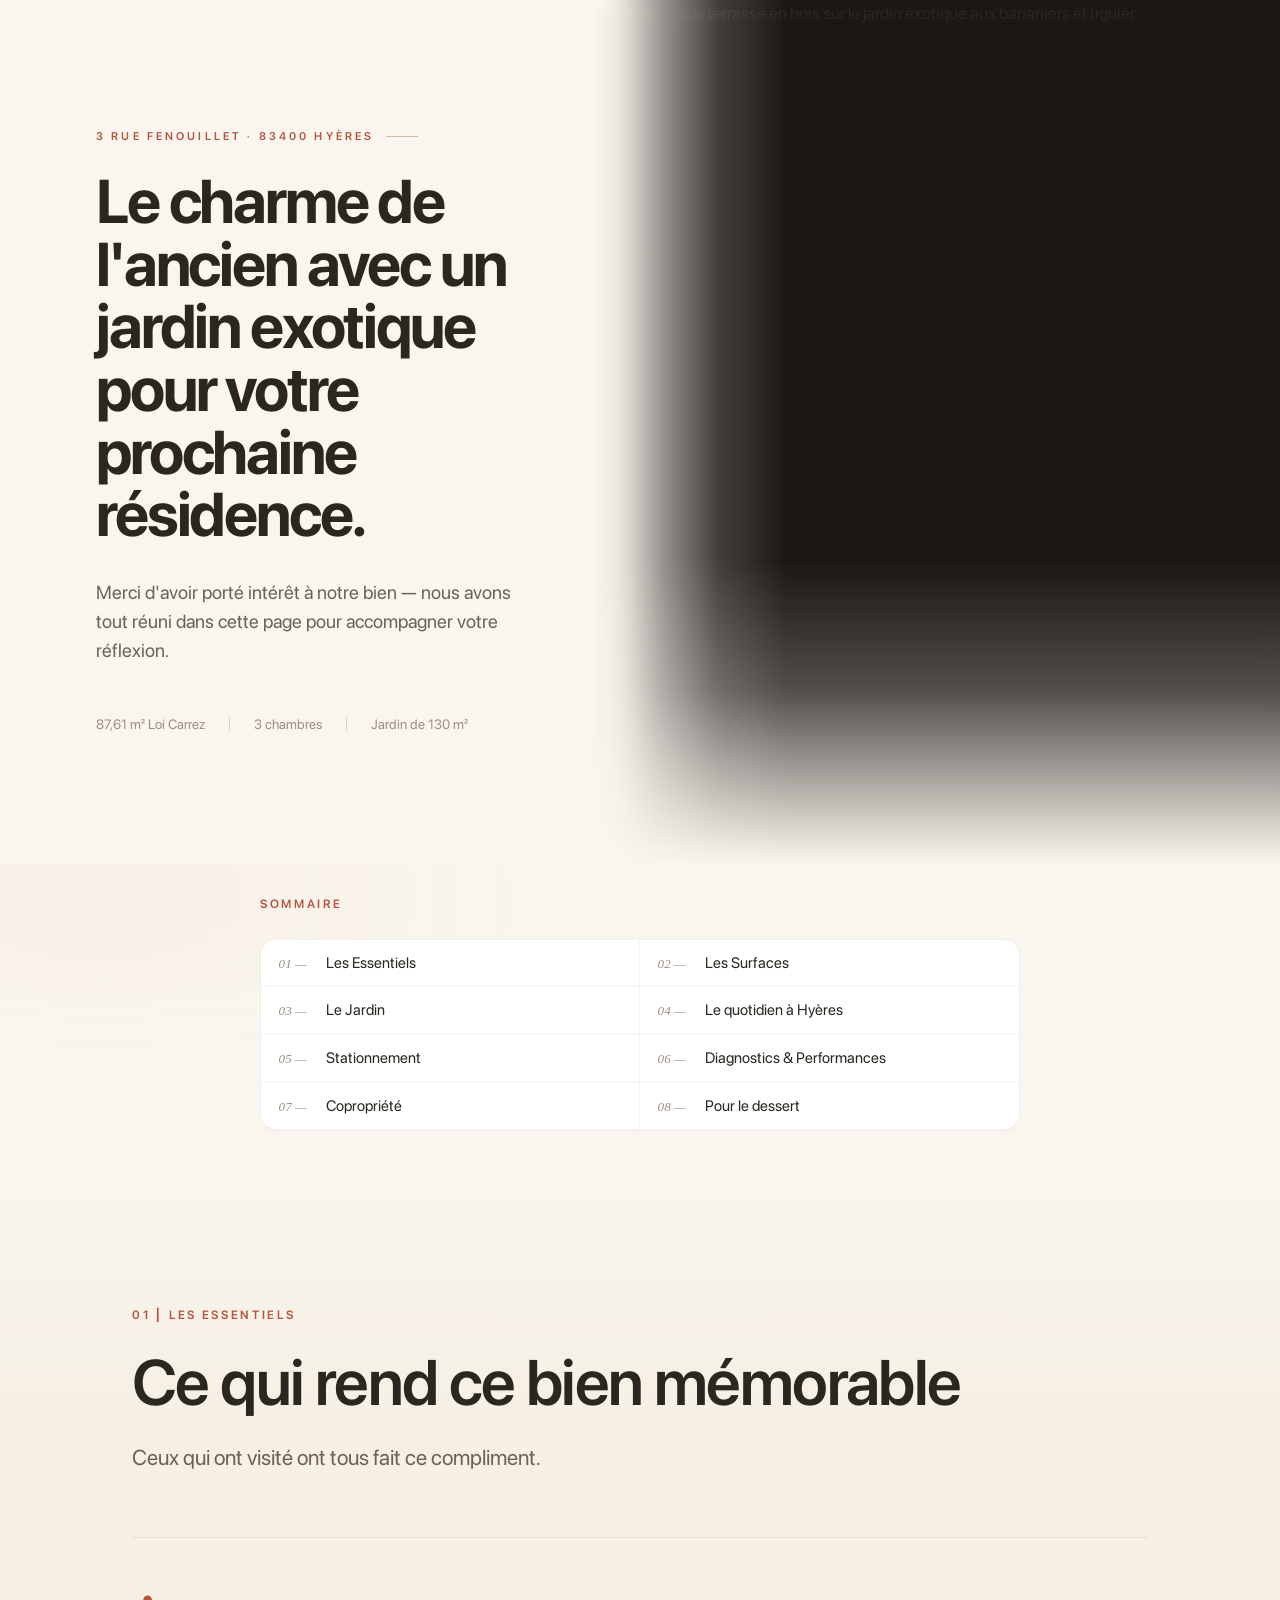
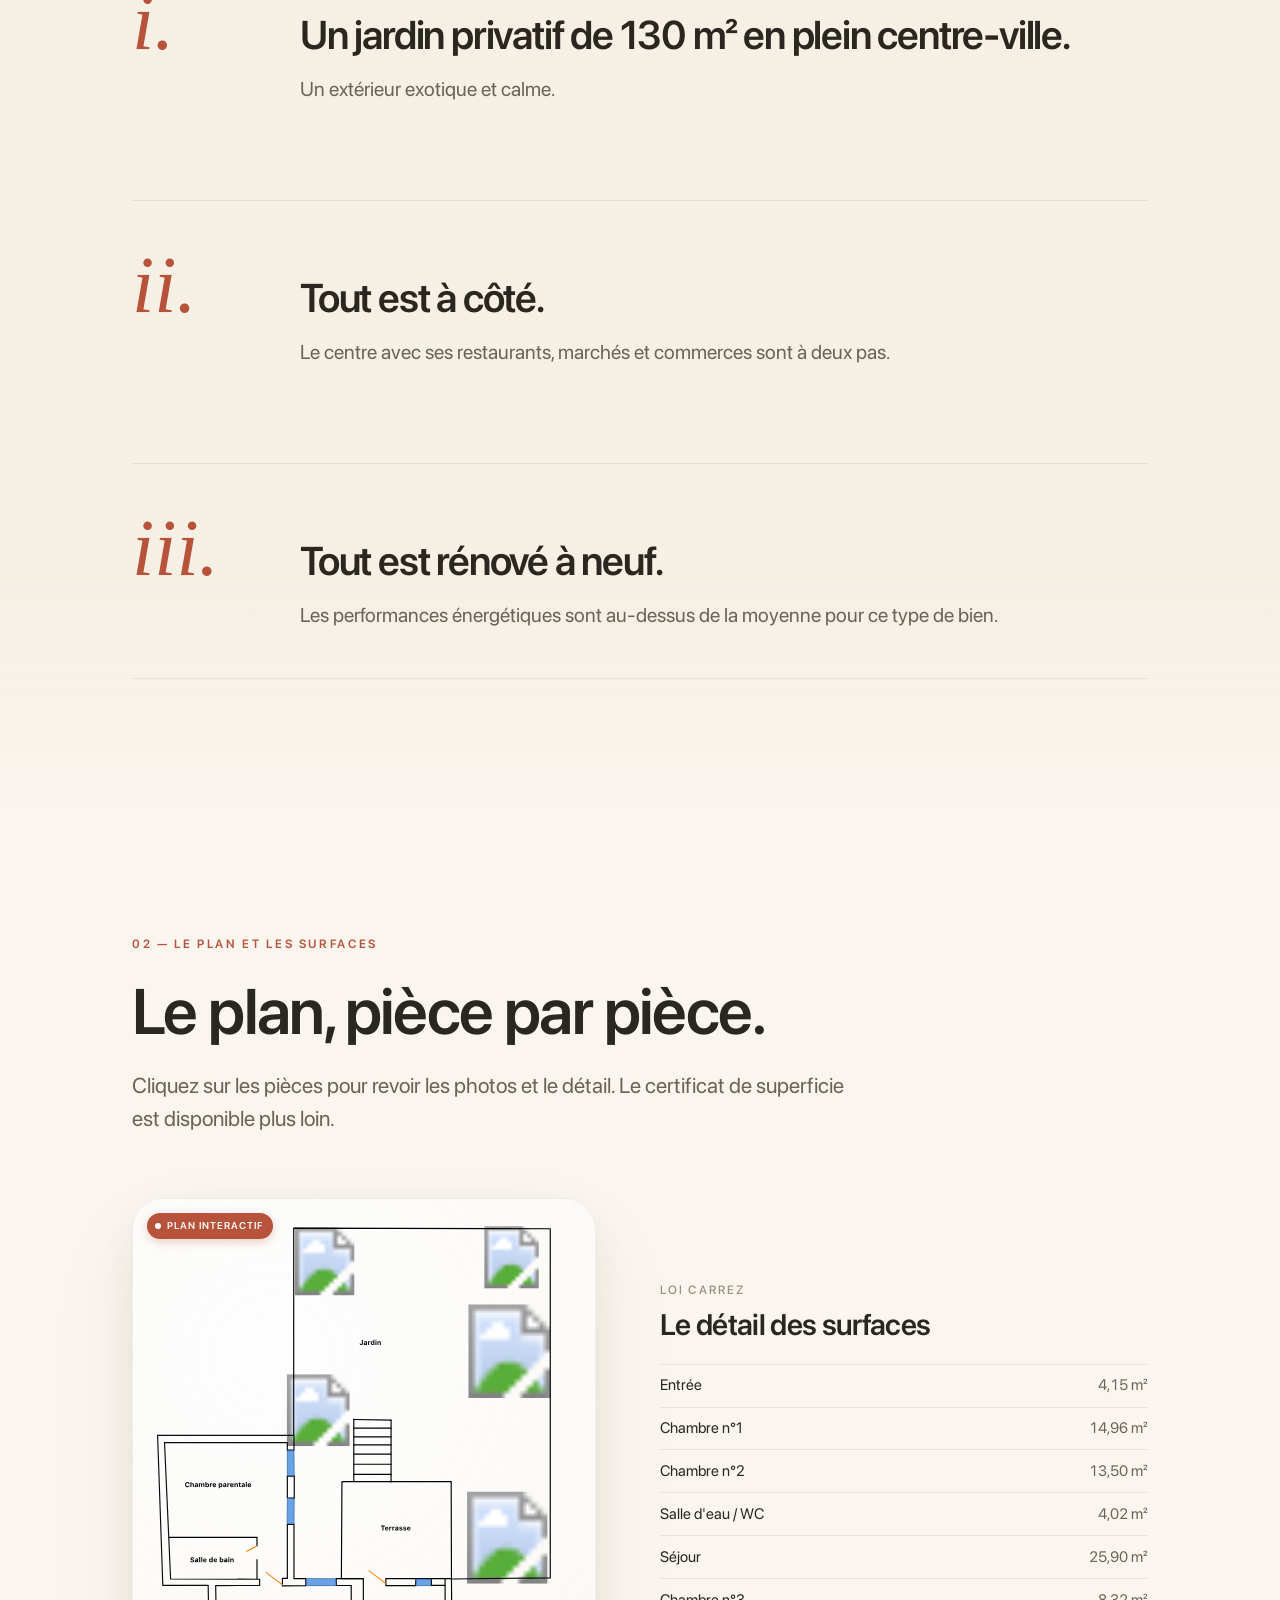
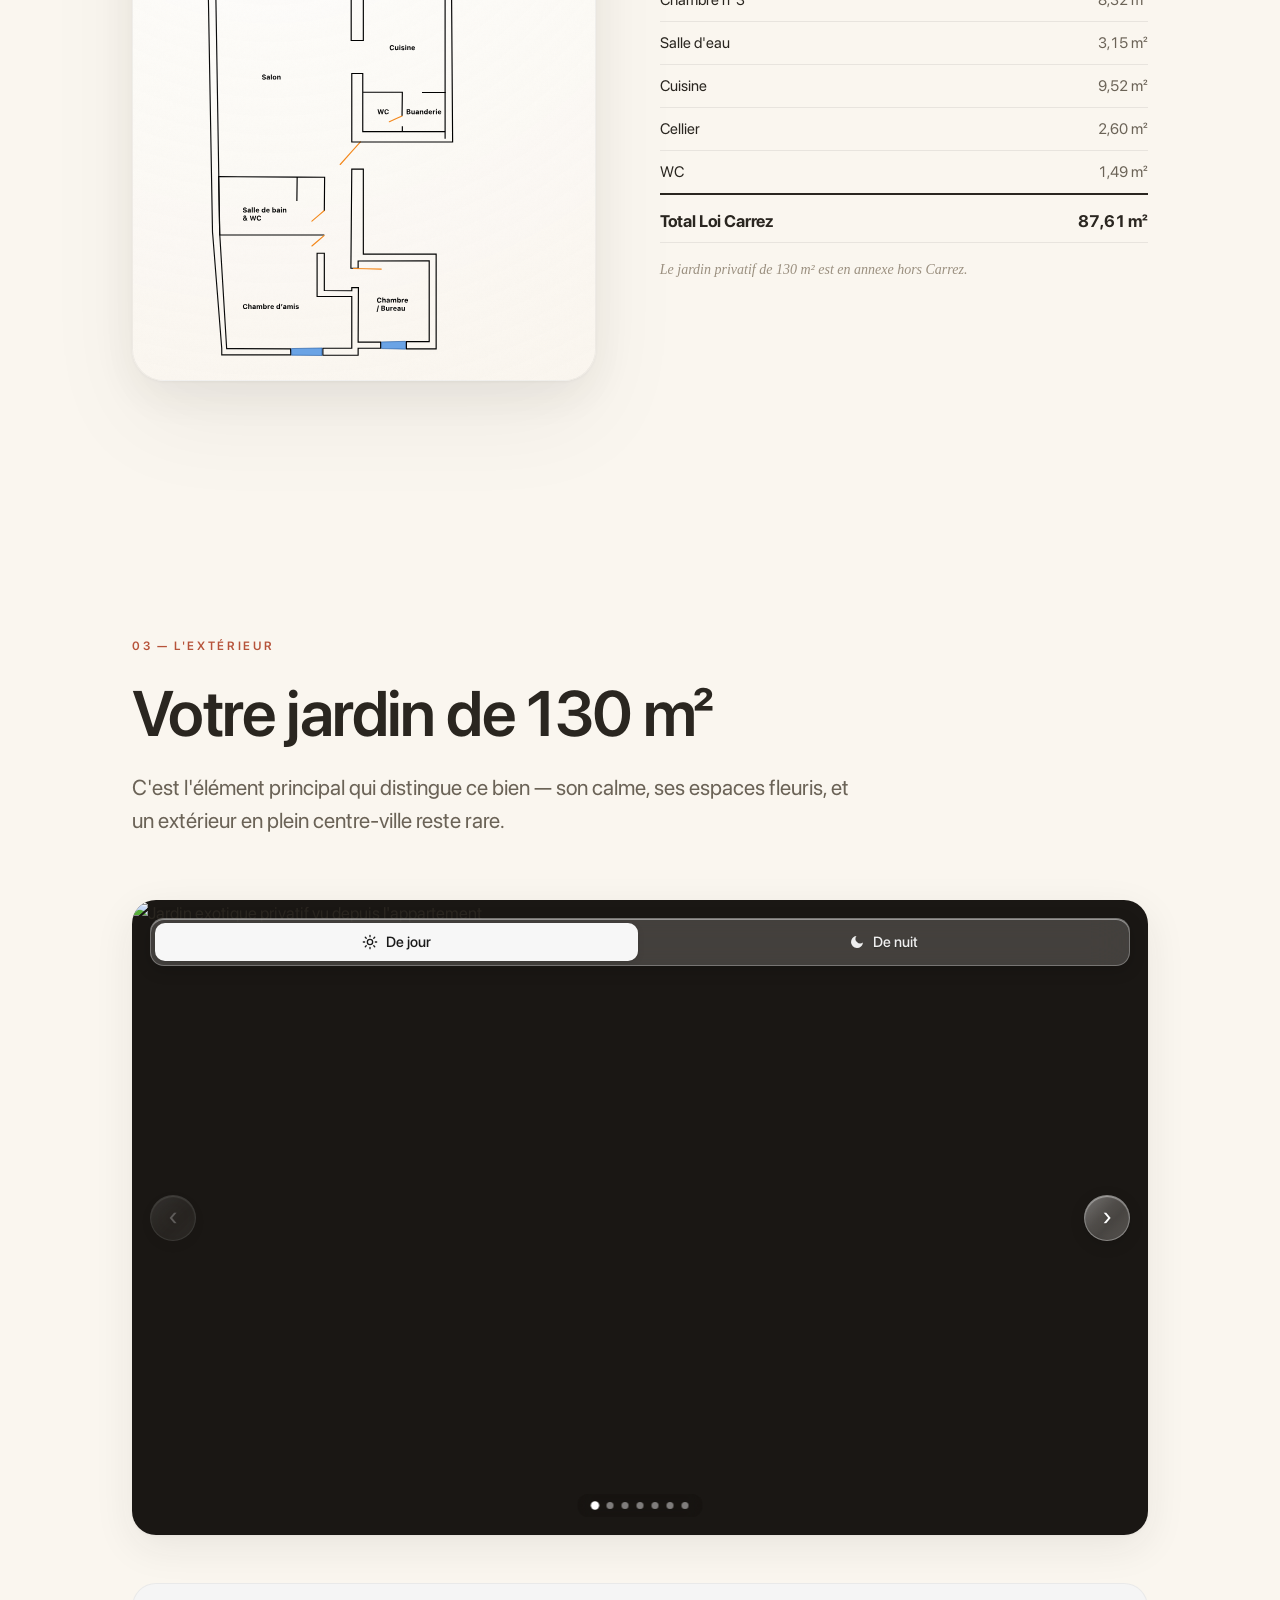
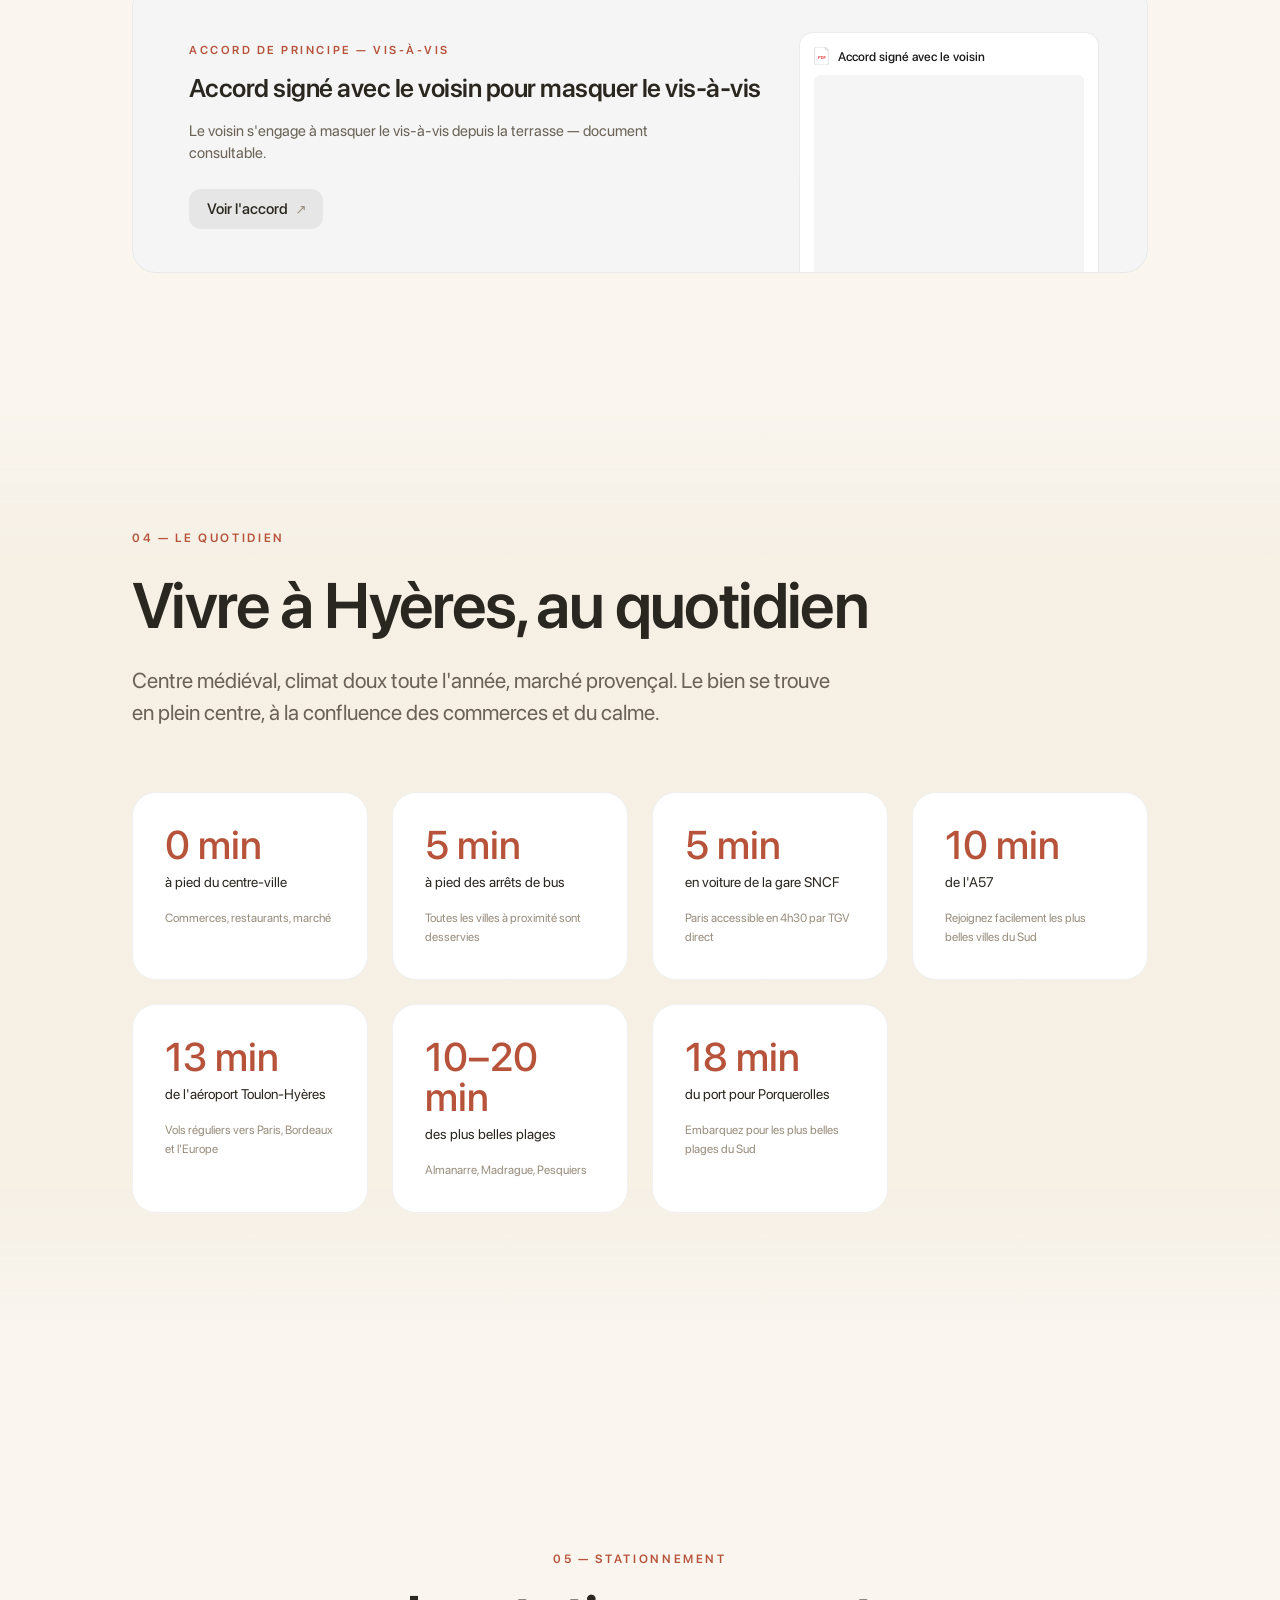
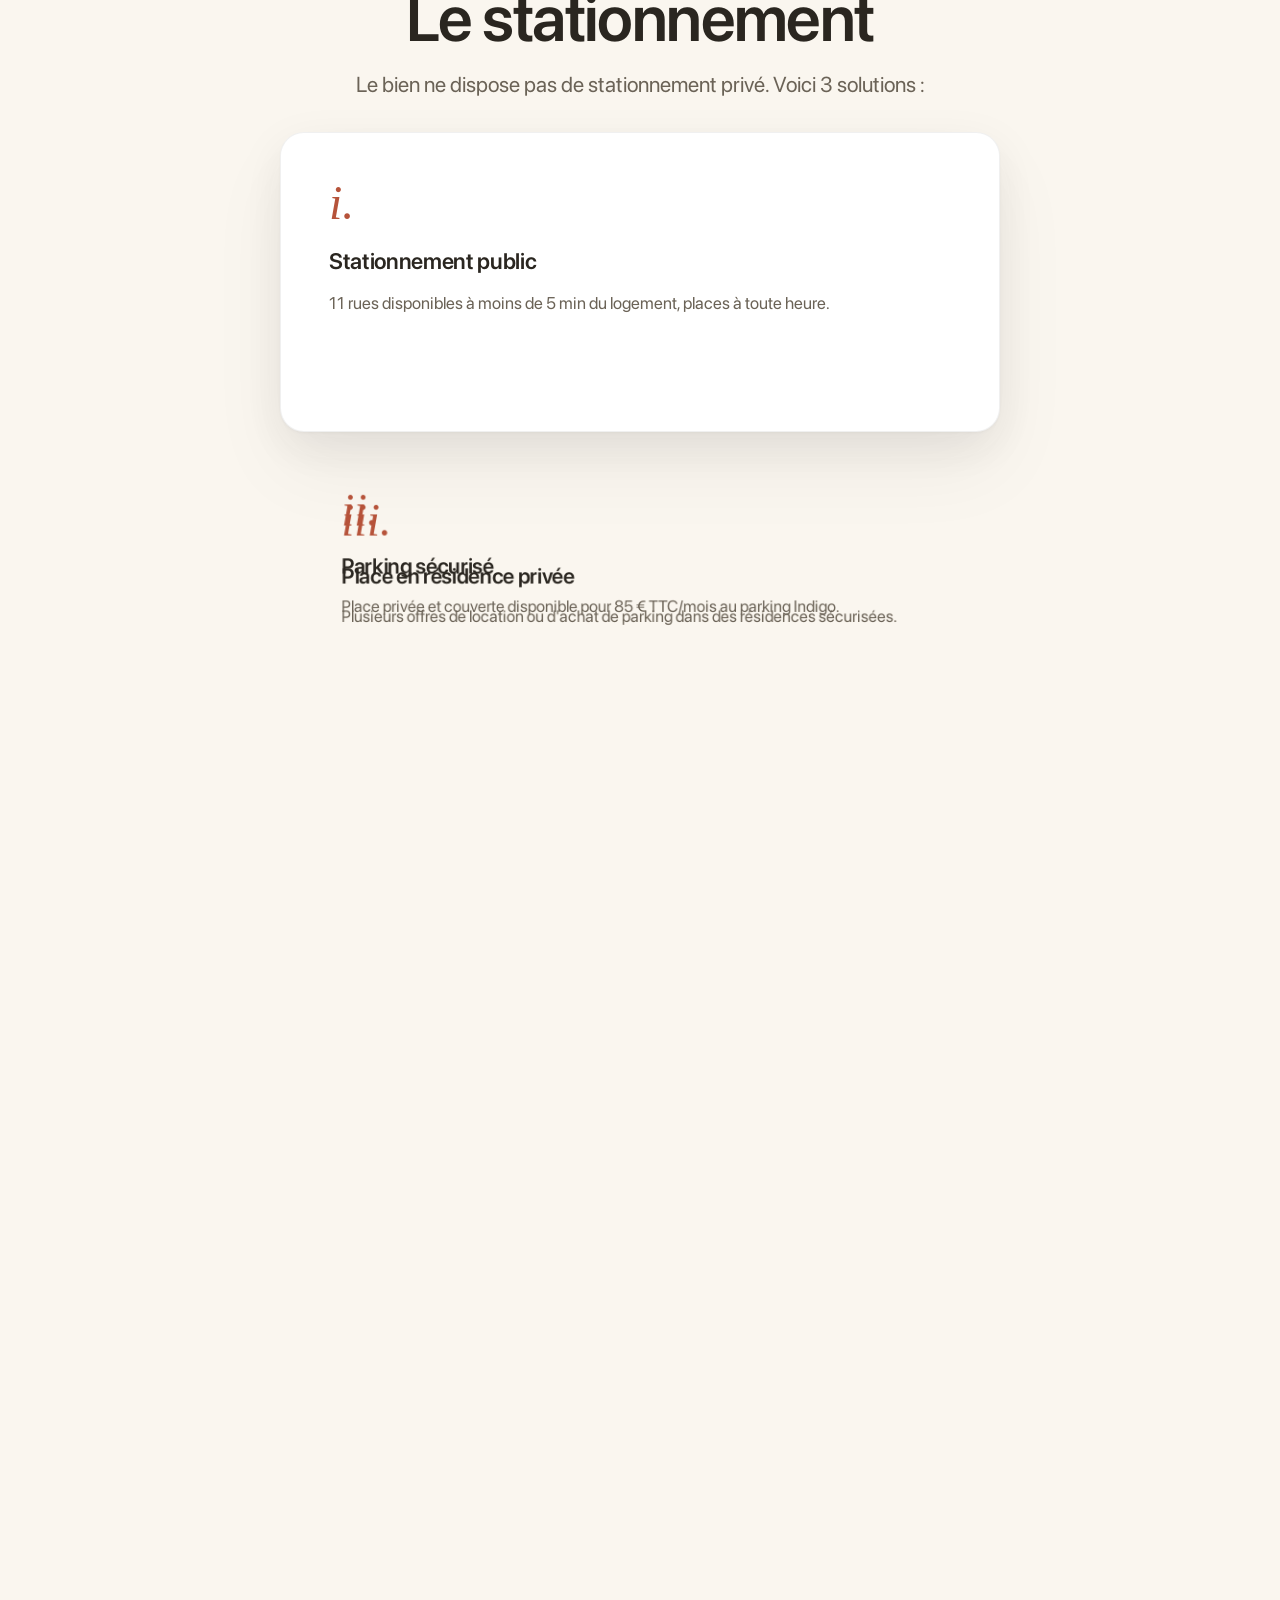
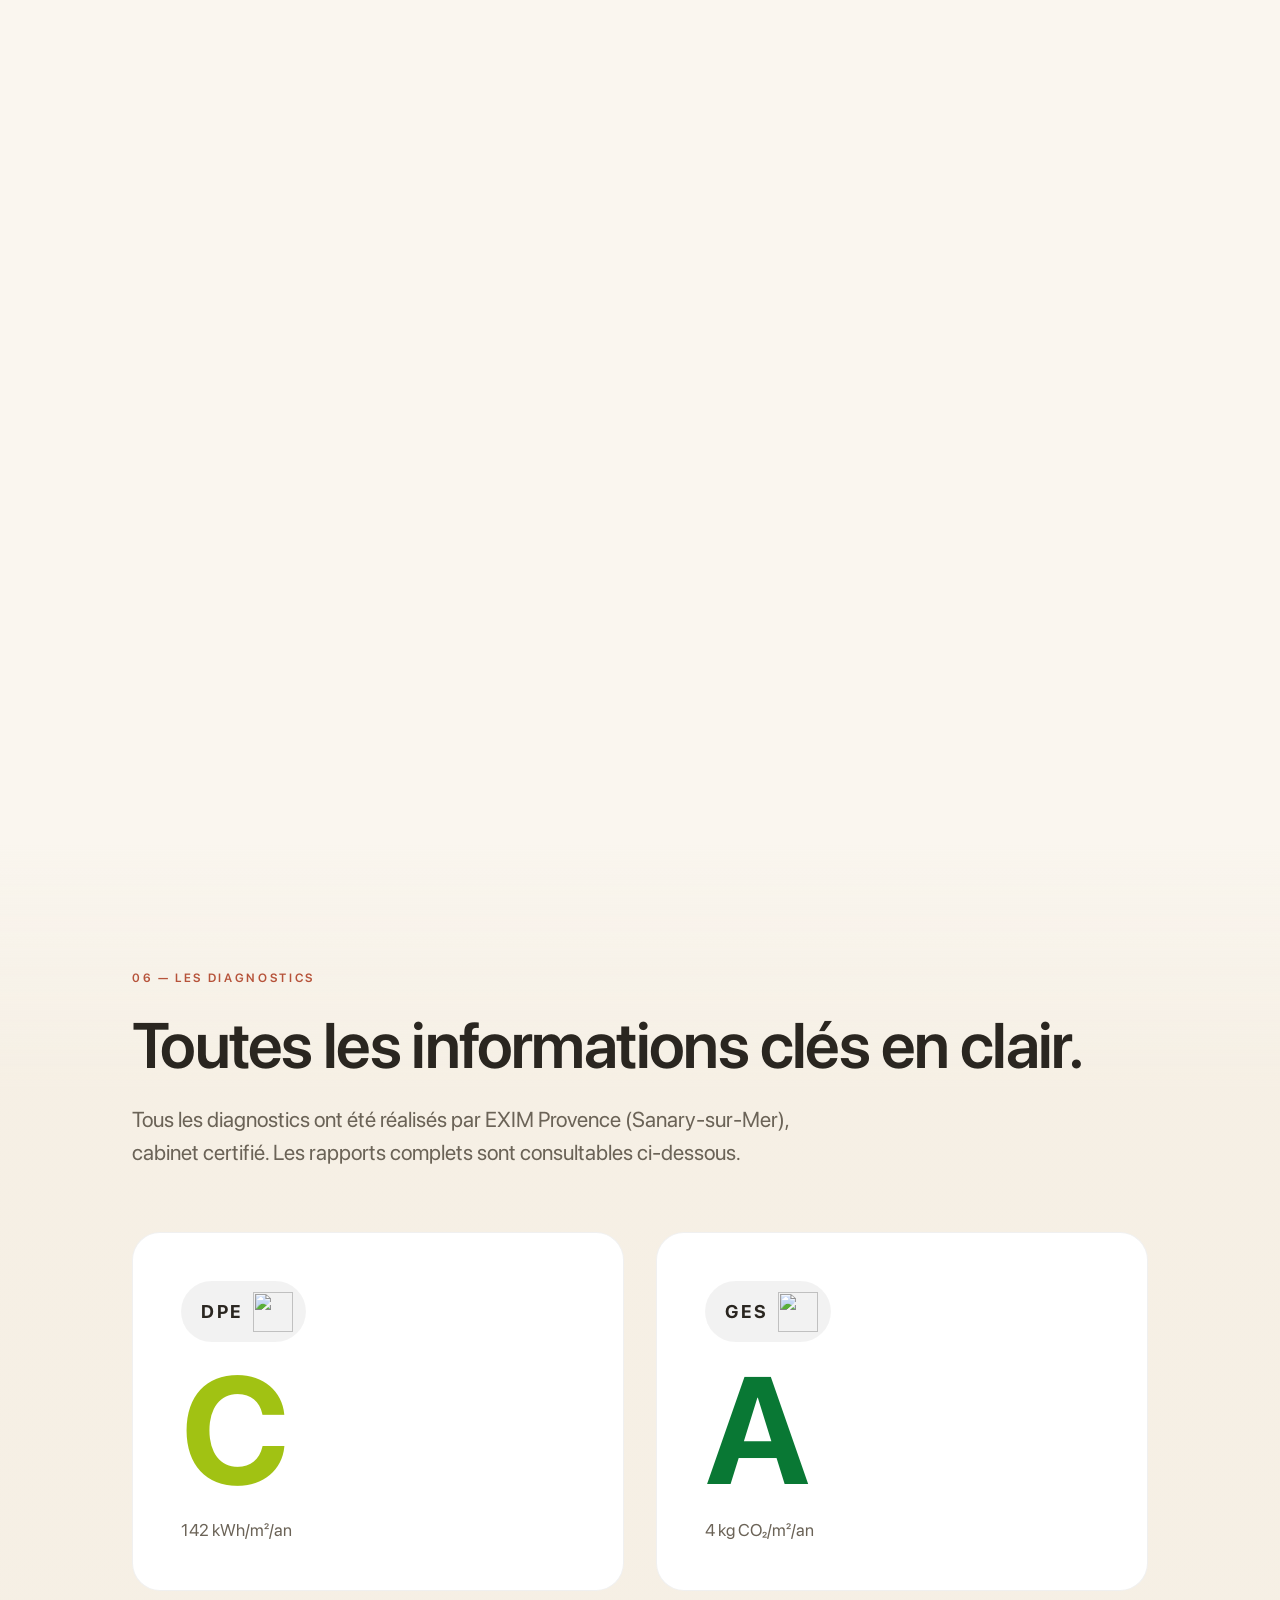
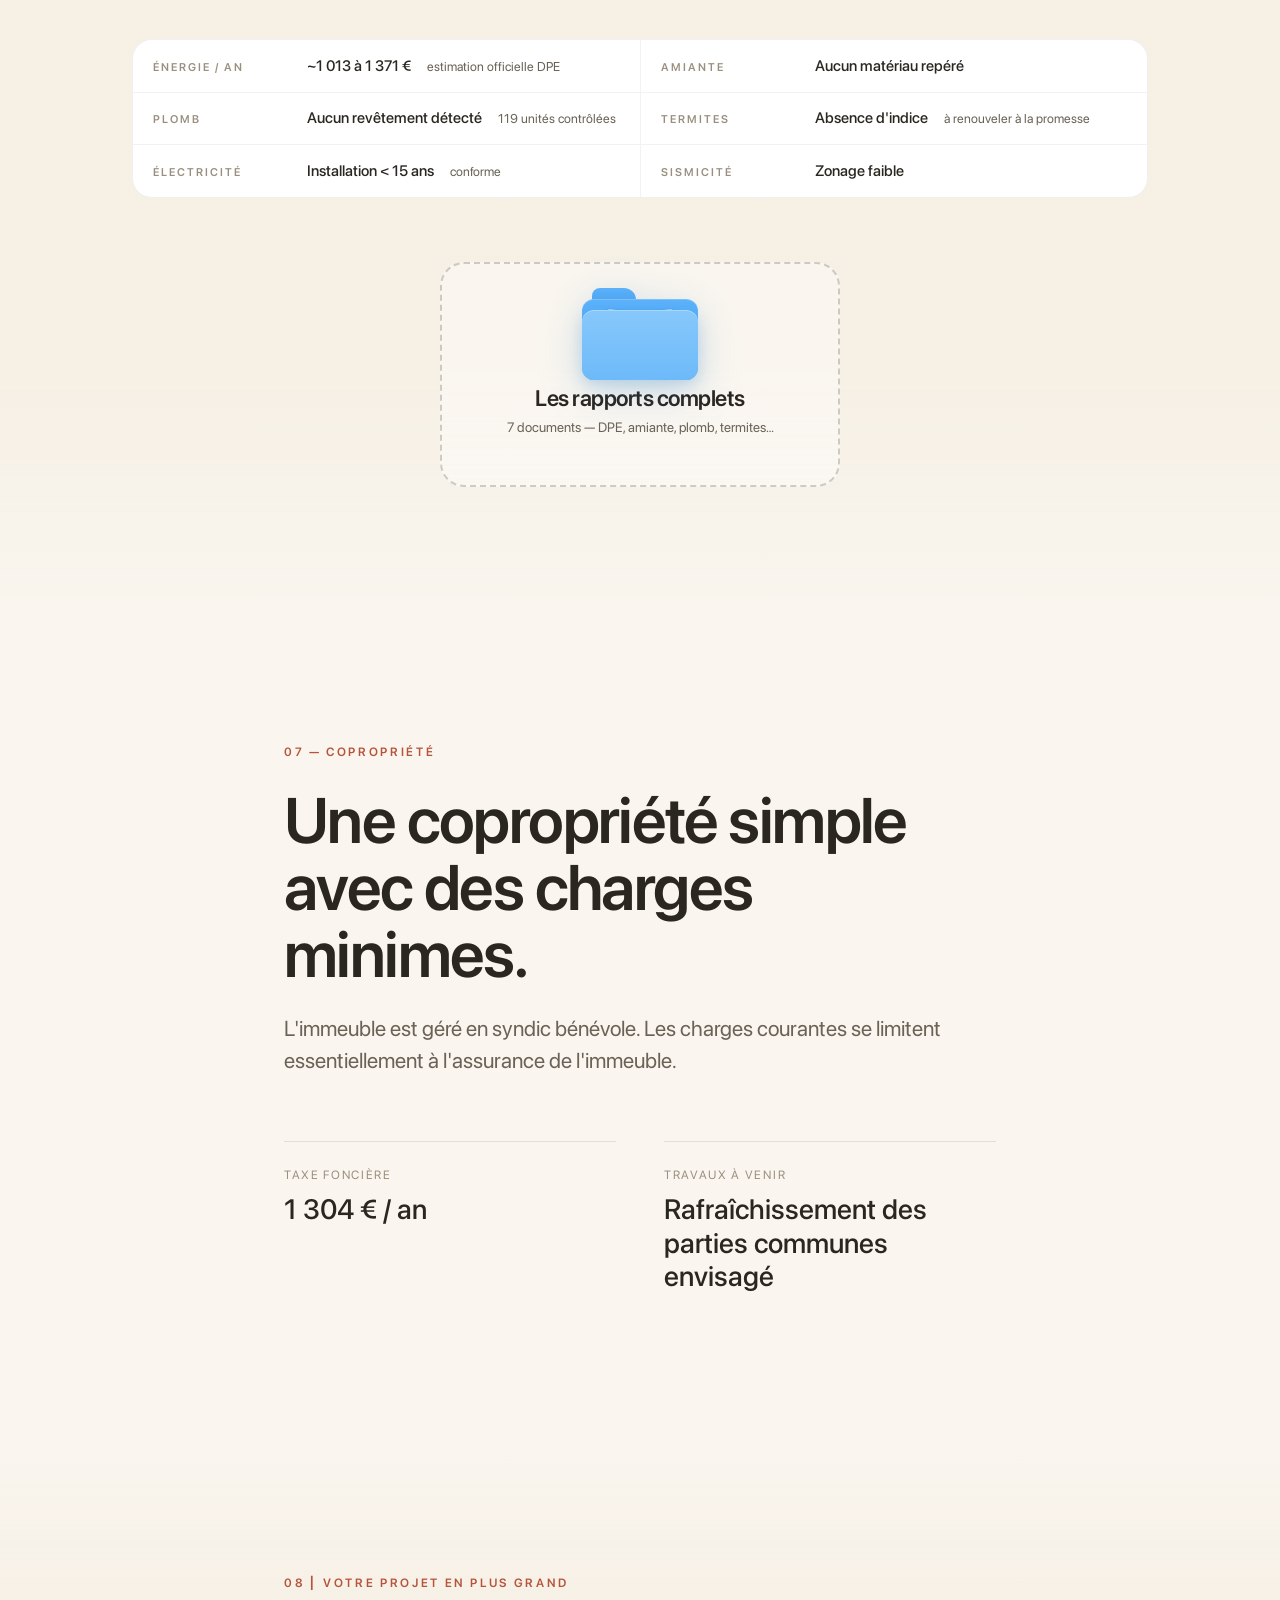
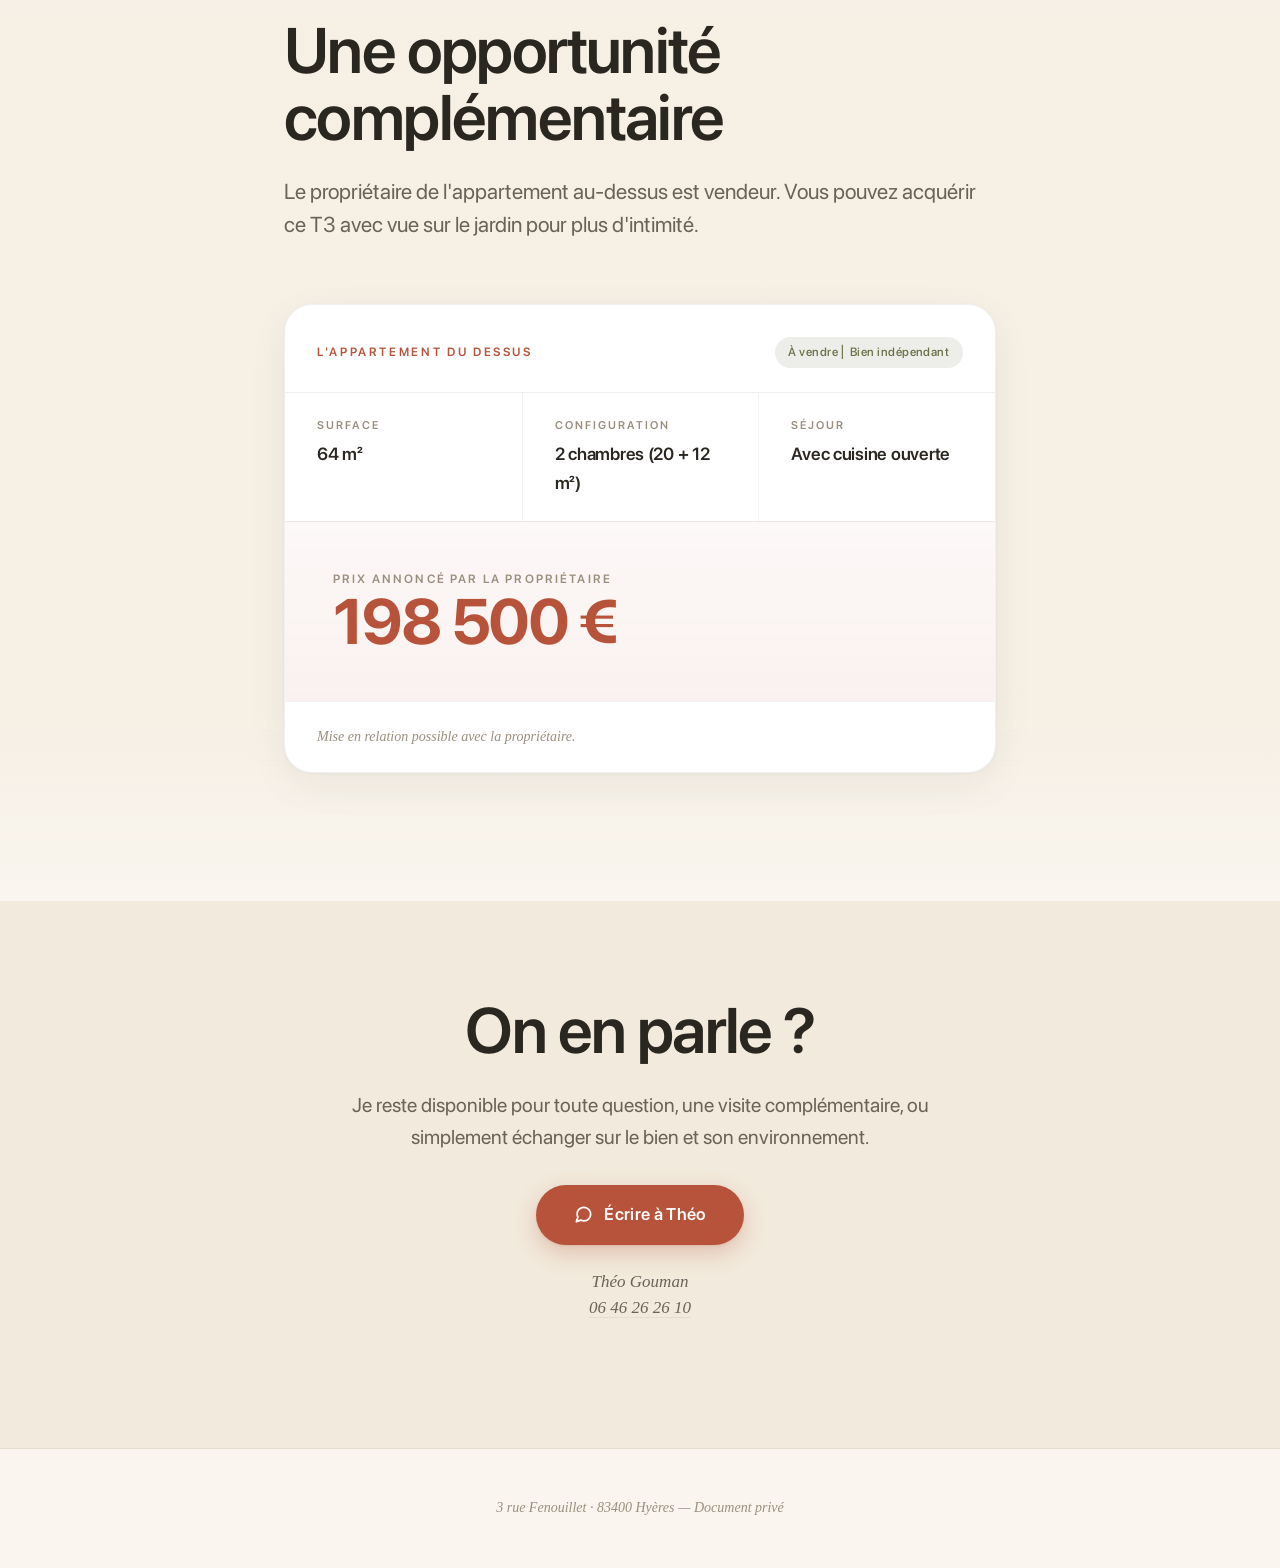
==== index.html @ 1672a87e "Fix : pastille "Plan interactif" dans le coin haut-gauche (bug position absolute écrasée) Bug - La r" ====
<!DOCTYPE html>
<html lang="fr">
<head>
  <meta charset="UTF-8">
  <meta name="viewport" content="width=device-width, initial-scale=1.0">
  <title>3 rue Fenouillet, Hyères — Appartement de pierre, jardin 130 m²</title>
  <meta name="description" content="Appartement ancien de 87,61 m² avec jardin exotique privatif de 130 m², en plein centre de Hyères. DPE C, syndic bénévole, copropriété simple.">
  <meta name="robots" content="noindex, nofollow">
  <meta name="theme-color" content="#FAF6EF">
  <meta property="og:title" content="3 rue Fenouillet, Hyères">
  <meta property="og:description" content="Appartement ancien de 87,61 m² avec jardin de 130 m², en plein centre.">
  <meta property="og:image" content="/assets/photos/og-image.jpg">
  <meta property="og:type" content="website">
  <link rel="icon" href="data:image/svg+xml,%3Csvg xmlns='http://www.w3.org/2000/svg' viewBox='0 0 100 100'%3E%3Crect width='100' height='100' fill='%23B6533A'/%3E%3Ctext x='50' y='68' font-family='Georgia,serif' font-size='60' fill='white' text-anchor='middle'%3EH%3C/text%3E%3C/svg%3E">

  <!-- Preload 1ère image jour (hero) + 1ère image nuit (galerie jardin)
       pour éviter l'écran noir au switch jour ↔ nuit -->
  <link rel="preload" as="image" href="https://res.cloudinary.com/dceobxyts/image/upload/f_auto,q_auto,w_1800/v1778839411/IMG_5867_wazkca.jpg" fetchpriority="high">
  <link rel="preload" as="image" href="https://res.cloudinary.com/dceobxyts/image/upload/f_auto,q_auto,w_1600/v1778869721/IMG_5441_umkqeq.jpg" fetchpriority="low">

  <style>
    /* =========================================================
       FONTS (locales — déposer les .woff2 dans /assets/fonts/)
       Fallback Georgia / system sinon.
       ========================================================= */
    @font-face {
      font-family: 'SF Pro Display';
      src: url('/assets/fonts/sf-pro-display-regular.woff2') format('woff2');
      font-weight: 400;
      font-style: normal;
      font-display: swap;
    }
    @font-face {
      font-family: 'SF Pro Display';
      src: url('/assets/fonts/sf-pro-display-medium.woff2') format('woff2');
      font-weight: 500;
      font-style: normal;
      font-display: swap;
    }
    @font-face {
      font-family: 'SF Pro Display';
      src: url('/assets/fonts/sf-pro-display-semibold.woff2') format('woff2');
      font-weight: 600;
      font-style: normal;
      font-display: swap;
    }
    @font-face {
      font-family: 'SF Pro Display';
      src: url('/assets/fonts/sf-pro-display-bold.woff2') format('woff2');
      font-weight: 700;
      font-style: normal;
      font-display: swap;
    }
    @font-face {
      font-family: 'Playfair Display';
      src: url('/assets/fonts/playfair-display-italic.woff2') format('woff2');
      font-weight: 400;
      font-style: italic;
      font-display: swap;
    }
    @font-face {
      font-family: 'Playfair Display';
      src: url('/assets/fonts/playfair-display-regular.woff2') format('woff2');
      font-weight: 400;
      font-style: normal;
      font-display: swap;
    }

    /* =========================================================
       TOKENS
       ========================================================= */
    :root {
      /* Fonds */
      --bg-canvas: #FAF6EF;
      --bg-card: #FFFFFF;
      --bg-soft: #F2EADC;

      /* Textes */
      --text-primary: #2A2620;
      --text-secondary: #6B6357;
      --text-muted: #9A8F7F;
      --text-inverse: #FAF6EF;

      /* Accents */
      --accent-terra: #B6533A;
      --accent-terra-dark: #9A3F28;
      --accent-olive: #6B7048;
      --accent-ocre: #C8A05B;

      /* Structures */
      --border-fine: #E4DDD0;
      --border-strong: #2A2620;

      /* États */
      --focus-ring: #B6533A;

      /* Typo */
      /* SF Pro Display via stack système (charge la vraie SF Pro sur Apple OS) ;
         si tu déposes les .woff2 dans /assets/fonts/, ils sont chargés en priorité. */
      --font-display: 'SF Pro Display', -apple-system, BlinkMacSystemFont, 'Helvetica Neue', system-ui, Helvetica, Arial, sans-serif;
      --font-body: 'SF Pro Display', -apple-system, BlinkMacSystemFont, 'Helvetica Neue', system-ui, Helvetica, Arial, sans-serif;
      /* Police d'accent — italique manuscrite (Playfair Display via Google Fonts) */
      --font-accent: 'Playfair Display', Georgia, 'Times New Roman', serif;

      --text-xs: 0.75rem;
      --text-sm: 0.875rem;
      --text-base: 1.0625rem;     /* 17px - corps Apple-like */
      --text-lg: 1.25rem;         /* 20px */
      --text-xl: 1.75rem;         /* 28px - H3 */
      --text-2xl: 2.5rem;         /* 40px - H2 mobile */
      --text-3xl: 4rem;           /* 64px - H2 desktop / H1 mobile */
      --text-hero: 5.5rem;        /* 88px - Hero desktop */
      --text-mega: 8rem;          /* 128px - numbers display */

      /* Espacements */
      --space-1: 0.5rem;
      --space-2: 1rem;
      --space-3: 1.5rem;
      --space-4: 2rem;
      --space-6: 3rem;
      --space-8: 4rem;
      --space-12: 6rem;
      --space-16: 8rem;

      --container: 1080px;
      --container-narrow: 760px;
    }

    /* =========================================================
       RESET
       ========================================================= */
    *, *::before, *::after { box-sizing: border-box; }
    html { scroll-behavior: smooth; }
    @media (prefers-reduced-motion: reduce) {
      html { scroll-behavior: auto; }
      *, *::before, *::after { animation: none !important; transition: none !important; }
    }
    body {
      margin: 0;
      font-family: var(--font-body);
      font-size: var(--text-base);
      line-height: 1.6;
      color: var(--text-primary);
      background: var(--bg-canvas);
      -webkit-font-smoothing: antialiased;
      -moz-osx-font-smoothing: grayscale;
      text-rendering: optimizeLegibility;
      position: relative;
      overflow-x: hidden;
    }

    /* Halos atmosphériques fixes — donnent de la profondeur à la page sans alternance brutale */
    body::before {
      content: '';
      position: fixed;
      inset: -10vh -10vw;
      pointer-events: none;
      z-index: 0;
      background:
        radial-gradient(ellipse 60vw 50vh at 85% 8%, rgba(182, 83, 58, 0.07), transparent 60%),
        radial-gradient(ellipse 70vw 60vh at 5% 35%, rgba(107, 112, 72, 0.05), transparent 65%),
        radial-gradient(ellipse 50vw 40vh at 90% 65%, rgba(200, 160, 91, 0.06), transparent 60%),
        radial-gradient(ellipse 60vw 50vh at 15% 92%, rgba(182, 83, 58, 0.04), transparent 55%);
      filter: blur(40px);
      will-change: auto;
    }
    main, footer, .cta-sticky, .back-top { position: relative; z-index: 1; }

    img { max-width: 100%; height: auto; display: block; }
    button { font-family: inherit; cursor: pointer; }
    a { color: inherit; text-decoration: none; }

    :focus-visible {
      outline: 2px solid var(--focus-ring);
      outline-offset: 3px;
      border-radius: 2px;
    }

    /* =========================================================
       TYPOGRAPHIE
       ========================================================= */
    h1, h2, h3 {
      font-family: var(--font-display);
      font-weight: 700;
      line-height: 1.05;
      color: var(--text-primary);
      margin: 0 0 var(--space-3);
      letter-spacing: -0.022em;
    }
    h1 { font-size: var(--text-3xl); font-weight: 700; }
    h2 { font-size: var(--text-2xl); font-weight: 600; letter-spacing: -0.025em; }
    h3 { font-weight: 600; letter-spacing: -0.015em; }
    h3 { font-size: var(--text-xl); }
    p { margin: 0 0 var(--space-2); }
    em, i { font-family: var(--font-accent); font-style: italic; font-weight: 400; }

    .section-label {
      font-family: var(--font-body);
      font-size: var(--text-xs);
      letter-spacing: 0.22em;
      text-transform: uppercase;
      color: var(--accent-terra);
      margin: 0 0 var(--space-3);
      font-weight: 600;
    }
    .section-intro {
      font-size: var(--text-lg);
      color: var(--text-secondary);
      max-width: 640px;
      margin: 0 0 var(--space-8);
      line-height: 1.5;
    }
    @media (min-width: 900px) {
      .section-intro {
        font-size: 1.35rem;
        max-width: 720px;
        margin-bottom: var(--space-8);
      }
    }

    /* =========================================================
       LAYOUT
       ========================================================= */
    .container {
      max-width: var(--container);
      margin: 0 auto;
      padding: 0 var(--space-3);
    }
    section { padding: var(--space-8) 0; position: relative; }
    /* Alternance abrupte supprimée — remplacée par les halos subtils du body */
    section.alt {
      background: linear-gradient(180deg, transparent 0%, rgba(242, 234, 220, 0.55) 18%, rgba(242, 234, 220, 0.55) 82%, transparent 100%);
    }
    main > section + section { margin-top: 0; }
    .container-narrow {
      max-width: var(--container-narrow);
      margin: 0 auto;
      padding: 0 var(--space-3);
    }

    /* Reveal on scroll */
    .reveal {
      opacity: 0;
      transform: translateY(12px);
      transition: opacity 600ms ease, transform 600ms ease;
    }
    .reveal.is-visible {
      opacity: 1;
      transform: translateY(0);
    }

    /* =========================================================
       HERO
       ========================================================= */
    /* === HERO — split layout texte / image avec fade gradient ===
       Mobile : empilé, image en haut avec fade vers le canvas en bas.
       Desktop : 2 colonnes (texte gauche / image droite), gradient fade
       horizontal sur le bord gauche de l'image pour une transition douce. */
    .hero {
      position: relative;
      min-height: 92vh;
      padding: 0;
      display: grid;
      grid-template-columns: 1fr;
      grid-template-rows: auto auto;
      overflow: hidden;
      background: var(--bg-canvas);
      color: var(--text-primary);
    }
    .hero-image {
      position: relative;
      grid-row: 1;
      width: 100%;
      aspect-ratio: 4 / 3;
      overflow: hidden;
      background: #1a1714;
    }
    .hero-image picture,
    .hero-image img {
      width: 100%;
      height: 100%;
      object-fit: cover;
      object-position: 60% center;
    }
    /* Fade vertical mobile : transition vers bg-canvas en bas */
    .hero-image::after {
      content: '';
      position: absolute;
      inset: 0;
      background: linear-gradient(180deg,
        transparent 0%,
        transparent 60%,
        rgba(250, 246, 239, 0.35) 80%,
        var(--bg-canvas) 100%);
      pointer-events: none;
    }
    .hero-content {
      position: relative;
      grid-row: 2;
      width: 100%;
      padding: var(--space-6) var(--space-3) var(--space-8);
      display: flex;
      flex-direction: column;
      justify-content: center;
      max-width: var(--container);
      margin: 0 auto;
    }
    .hero-eyebrow {
      font-family: var(--font-body);
      font-size: 0.7rem;
      letter-spacing: 0.28em;
      text-transform: uppercase;
      color: var(--accent-terra);
      margin: 0 0 var(--space-3);
      font-weight: 600;
      display: inline-flex;
      align-items: center;
      gap: 12px;
    }
    .hero-eyebrow::after {
      content: '';
      width: 32px;
      height: 1px;
      background: var(--accent-terra);
      opacity: 0.4;
    }
    .hero h1 {
      font-size: clamp(2.25rem, 5.4vw, 4rem);
      color: var(--text-primary);
      max-width: 17ch;
      margin: 0 0 var(--space-4);
      letter-spacing: -0.035em;
      font-weight: 700;
      line-height: 1.02;
    }
    .hero-subtitle {
      font-size: 1.05rem;
      max-width: 50ch;
      color: var(--text-secondary);
      margin: 0;
      line-height: 1.55;
      font-weight: 400;
    }
    .hero-meta {
      margin-top: var(--space-6);
      display: flex;
      align-items: center;
      gap: var(--space-3);
      flex-wrap: wrap;
      font-family: var(--font-body);
      font-size: 0.85rem;
      color: var(--text-muted);
    }
    .hero-meta-divider {
      width: 1px;
      height: 14px;
      background: rgba(0, 0, 0, 0.14);
    }

    /* === Desktop : layout 2 colonnes === */
    @media (min-width: 900px) {
      .hero {
        grid-template-columns: minmax(0, 1fr) minmax(0, 1.15fr);
        grid-template-rows: 1fr;
        align-items: stretch;
        min-height: 88vh;
      }
      .hero-image {
        grid-column: 2;
        grid-row: 1;
        aspect-ratio: auto;
        height: 100%;
      }
      .hero-image img {
        object-position: 65% center;
      }
      /* Fade horizontal (bord gauche) + fade vertical (bord bas) → l'image
         se fond progressivement vers le bg-canvas, continuité parfaite avec
         le reste de la landing */
      .hero-image::after {
        background:
          linear-gradient(180deg,
            transparent 0%,
            transparent 65%,
            rgba(250, 246, 239, 0.25) 80%,
            rgba(250, 246, 239, 0.7) 92%,
            var(--bg-canvas) 100%),
          linear-gradient(90deg,
            var(--bg-canvas) 0%,
            rgba(250, 246, 239, 0.92) 4%,
            rgba(250, 246, 239, 0.55) 10%,
            rgba(250, 246, 239, 0.18) 18%,
            transparent 28%);
      }
      .hero-image::before {
        content: '';
        position: absolute;
        inset: 0;
        backdrop-filter: blur(8px);
        -webkit-backdrop-filter: blur(8px);
        mask:
          linear-gradient(90deg, black 0%, black 6%, transparent 16%),
          linear-gradient(180deg, transparent 70%, black 88%, black 100%);
        -webkit-mask:
          linear-gradient(90deg, black 0%, black 6%, transparent 16%),
          linear-gradient(180deg, transparent 70%, black 88%, black 100%);
        pointer-events: none;
        z-index: 1;
      }
      .hero-content {
        grid-column: 1;
        grid-row: 1;
        margin: 0;
        padding: var(--space-12) var(--space-6) var(--space-12) var(--space-8);
        max-width: 640px;
        justify-self: end;
      }
      .hero h1 {
        font-size: clamp(2.75rem, 4.8vw, 4.25rem);
        max-width: 14ch;
      }
      .hero-subtitle {
        font-size: 1.18rem;
        max-width: 48ch;
      }
    }
    @media (min-width: 1200px) {
      .hero-content {
        padding: var(--space-16) var(--space-8) var(--space-16) var(--space-12);
      }
    }

    /* =========================================================
       SOMMAIRE
       ========================================================= */
    #sommaire {
      padding: var(--space-4) 0 var(--space-6);
    }
    #sommaire .container > .section-label {
      max-width: 760px;
      margin: 0 auto var(--space-3);
      text-align: left;
    }
    .sommaire-grid {
      display: grid;
      grid-template-columns: 1fr;
      gap: 0;
      background: var(--bg-card);
      border: 1px solid rgba(0, 0, 0, 0.06);
      border-radius: 16px;
      overflow: hidden;
      max-width: 760px;
      margin: 0 auto;
      box-shadow: 0 1px 3px rgba(0, 0, 0, 0.03);
    }
    .sommaire-grid a {
      display: flex;
      align-items: baseline;
      gap: var(--space-2);
      padding: 0.7rem 1.1rem;
      font-family: var(--font-body);
      font-size: 0.95rem;
      color: var(--text-primary);
      border-top: 1px solid rgba(0, 0, 0, 0.05);
      transition: background 150ms ease, color 150ms ease;
      width: 100%;
    }
    .sommaire-grid a:first-child { border-top: 0; }
    .sommaire-grid a:hover {
      background: rgba(0, 0, 0, 0.03);
      color: var(--accent-terra);
    }
    .sommaire-grid a .num {
      font-family: var(--font-accent);
      font-style: italic;
      color: var(--text-muted);
      font-size: 0.82rem;
      min-width: 2.4em;
    }
    @media (min-width: 768px) {
      .sommaire-grid {
        grid-template-columns: 1fr 1fr;
      }
      .sommaire-grid a:nth-child(-n+2) { border-top: 0; }
      .sommaire-grid a:nth-child(odd) { border-right: 1px solid rgba(0, 0, 0, 0.05); }
    }

    /* =========================================================
       CALLOUT (L'essentiel, vis-à-vis)
       ========================================================= */
    .callout {
      background: var(--bg-card);
      border: 1px solid var(--border-fine);
      border-left: 3px solid var(--accent-terra);
      padding: var(--space-4) var(--space-4);
      border-radius: 2px;
    }
    .callout-list {
      list-style: none;
      padding: 0;
      margin: 0;
      display: grid;
      gap: var(--space-2);
    }
    .callout-list li {
      font-size: var(--text-lg);
      color: var(--text-primary);
      padding-left: 0;
    }
    .callout-list li strong { font-weight: 600; }

    /* =========================================================
       "Ce qui rend ce bien rare"
       ========================================================= */
    .rare-grid {
      display: grid;
      grid-template-columns: 1fr;
      gap: var(--space-6);
      margin-top: var(--space-6);
    }
    .rare-item {
      display: grid;
      grid-template-columns: auto 1fr;
      gap: var(--space-4);
      align-items: baseline;
      padding: var(--space-4) 0;
      border-top: 1px solid rgba(0, 0, 0, 0.07);
    }
    .rare-item:last-child {
      border-bottom: 1px solid rgba(0, 0, 0, 0.07);
    }
    .rare-item .marker {
      font-family: var(--font-accent);
      font-style: italic;
      color: var(--accent-terra);
      font-size: 3rem;
      line-height: 0.9;
      min-width: 2ch;
      font-weight: 400;
    }
    .rare-item h3 {
      font-family: var(--font-display);
      font-size: 1.75rem;
      margin: 0 0 var(--space-2);
      font-weight: 600;
      letter-spacing: -0.02em;
      line-height: 1.15;
    }
    .rare-item p {
      color: var(--text-secondary);
      margin: 0;
      max-width: 56ch;
      font-size: var(--text-base);
      line-height: 1.55;
    }
    @media (min-width: 900px) {
      .rare-item {
        grid-template-columns: 120px 1fr;
        gap: var(--space-6);
        padding: var(--space-6) 0;
      }
      .rare-item .marker {
        font-size: 5rem;
      }
      .rare-item h3 {
        font-size: 2.5rem;
        letter-spacing: -0.03em;
      }
      .rare-item p {
        font-size: 1.25rem;
        line-height: 1.5;
        max-width: 60ch;
      }
    }

    /* =========================================================
       PLAN INTERACTIF — wrapper + SVG + zones + highlight séquentiel
       ========================================================= */
    /* === Pastille "Plan interactif" — point clignotant style "live"
       Position coin haut-gauche du plan-container, discrète === */
    .plan-badge {
      position: absolute;
      top: 14px;
      left: 14px;
      z-index: 5;
      display: inline-flex;
      align-items: center;
      gap: 6px;
      padding: 0.32rem 0.65rem 0.32rem 0.5rem;
      background: var(--accent-terra);
      color: #fff;
      font-family: var(--font-body);
      font-size: 0.62rem;
      font-weight: 600;
      letter-spacing: 0.1em;
      text-transform: uppercase;
      border-radius: 999px;
      box-shadow: 0 3px 10px rgba(182, 83, 58, 0.28);
      pointer-events: none;
    }
    .plan-badge-dot {
      width: 6px;
      height: 6px;
      border-radius: 50%;
      background: #ffffff;
      animation: plan-badge-pulse 1.8s cubic-bezier(0.4, 0, 0.6, 1) infinite;
      box-shadow: 0 0 0 0 rgba(255, 255, 255, 0.85);
    }
    @keyframes plan-badge-pulse {
      0%   { box-shadow: 0 0 0 0 rgba(255, 255, 255, 0.85); }
      70%  { box-shadow: 0 0 0 8px rgba(255, 255, 255, 0); }
      100% { box-shadow: 0 0 0 0 rgba(255, 255, 255, 0); }
    }
    @media (prefers-reduced-motion: reduce) {
      .plan-badge-dot { animation: none; }
    }

    .plan-container {
      background:
        radial-gradient(circle at 30% 20%, rgba(255, 255, 255, 1) 0%, rgba(250, 246, 239, 0.85) 100%);
      border: 1px solid rgba(0, 0, 0, 0.05);
      padding: var(--space-3);
      border-radius: 28px;
      display: flex;
      align-items: center;
      justify-content: center;
      position: relative;
      overflow: hidden;
      box-shadow:
        0 1px 3px rgba(0, 0, 0, 0.04),
        0 16px 48px rgba(42, 38, 32, 0.07),
        0 40px 100px rgba(42, 38, 32, 0.05);
      transition: transform 400ms cubic-bezier(0.16, 1, 0.3, 1), box-shadow 400ms ease;
    }
    /* Texture grain ultra-subtile pour casser le côté plat */
    .plan-container::before {
      content: '';
      position: absolute;
      inset: 0;
      pointer-events: none;
      background-image: url("data:image/svg+xml;utf8,<svg xmlns='http://www.w3.org/2000/svg' viewBox='0 0 200 200'><filter id='n'><feTurbulence type='fractalNoise' baseFrequency='0.85' numOctaves='2' stitchTiles='stitch'/><feColorMatrix type='matrix' values='0 0 0 0 0.16  0 0 0 0 0.15  0 0 0 0 0.13  0 0 0 0.55 0'/></filter><rect width='100%' height='100%' filter='url(%23n)' opacity='0.5'/></svg>");
      opacity: 0.06;
      mix-blend-mode: multiply;
      border-radius: inherit;
    }
    .plan-container:hover {
      box-shadow:
        0 1px 3px rgba(0, 0, 0, 0.04),
        0 20px 56px rgba(42, 38, 32, 0.09),
        0 48px 120px rgba(42, 38, 32, 0.06);
    }
    .plan-container > *:not(.plan-badge) { position: relative; z-index: 1; }
    @media (min-width: 900px) {
      .plan-container { padding: var(--space-5); border-radius: 32px; }
    }
    .plan-svg-wrap {
      display: block;
      width: 100%;
      max-width: 716px;
      margin: 0 auto;
      position: relative;
    }
    #plan-svg {
      display: block;
      width: 100%;
      height: auto;
      max-width: 716px;
      overflow: visible;
    }
    .garden-img { pointer-events: none; }

    /* Dots cachés (gardés pour le calcul d'origine de la modal) */
    .room-dot {
      fill: var(--accent-terra);
      pointer-events: none;
      opacity: 0;
    }

    /* Couche cliquable transparente (toujours présente, jamais animée) */
    .room-zone {
      fill: transparent;
      stroke: transparent;
      cursor: pointer;
      outline: none;
    }
    .room-zone:focus-visible {
      outline: 2px solid var(--accent-terra);
      outline-offset: 2px;
    }

    /* Couche "highlight" séparée — invisible par défaut, anime UNIQUEMENT son opacity */
    .room-highlight {
      fill: rgba(182, 83, 58, 0.20);
      stroke: rgba(182, 83, 58, 0.95);
      stroke-width: 2;
      pointer-events: none;
      opacity: 0;
    }
    .room-highlight.ignite { will-change: opacity; }

    /* Hover effect via la zone parente : visible via highlight contrôlé */
    .room-zone:hover + .room-highlight,
    .room-zone:focus + .room-highlight {
      opacity: 0.55;
      transition: opacity 200ms ease;
    }

    /* Animation d'illumination séquentielle (déclenchée par JS au scroll) */
    .room-highlight.ignite {
      animation: highlight-pulse 1200ms cubic-bezier(0.16, 1, 0.3, 1) 1 forwards;
    }
    @keyframes highlight-pulse {
      0%   { opacity: 0; }
      35%  { opacity: 1; }
      100% { opacity: 0; }
    }
    @media (prefers-reduced-motion: reduce) {
      .room-highlight.ignite { animation: none; }
    }

    /* =========================================================
       MODAL (plan interactif) — animation flip depuis le point cliqué
       ========================================================= */
    .modal-backdrop {
      position: fixed;
      inset: 0;
      background: rgba(20, 18, 14, 0);
      display: none;
      z-index: 100;
      transition: background 250ms ease-out;
    }
    .modal-backdrop.visible { display: block; }
    .modal-backdrop.open {
      background: rgba(20, 18, 14, 0.62);
      backdrop-filter: blur(3px);
      -webkit-backdrop-filter: blur(3px);
    }
    .modal {
      position: fixed;
      top: 50%;
      left: 50%;
      width: min(640px, calc(100vw - 40px));
      height: auto;
      max-height: min(720px, calc(100vh - 40px));
      background: var(--bg-canvas);
      border-radius: 12px;
      overflow: hidden;
      box-shadow: 0 20px 60px rgba(0, 0, 0, 0);
      opacity: 0;
      transform:
        translate(-50%, -50%)
        translate(var(--origin-x, 0px), var(--origin-y, 0px))
        scale(var(--origin-scale, 0.05));
      transform-origin: center center;
      will-change: transform, opacity;
      backface-visibility: hidden;
      -webkit-backface-visibility: hidden;
    }
    .modal.open {
      opacity: 1;
      transform: translate(-50%, -50%) scale(1);
      box-shadow: 0 20px 60px rgba(0, 0, 0, 0.28);
      transition:
        transform 420ms cubic-bezier(0.34, 1.42, 0.50, 1),
        opacity 220ms ease-out,
        box-shadow 420ms ease-out;
    }
    .modal.closing {
      opacity: 0;
      transform:
        translate(-50%, -50%)
        translate(var(--origin-x, 0px), var(--origin-y, 0px))
        scale(var(--origin-scale, 0.05));
      transition:
        transform 280ms cubic-bezier(0.4, 0, 1, 1),
        opacity 220ms ease-in;
    }
    .modal-content {
      height: auto;
      max-height: 100%;
      overflow-y: auto;
      opacity: 0;
      transition: opacity 180ms ease-out;
    }
    .modal.open .modal-content {
      opacity: 1;
      transition: opacity 240ms ease-out 140ms;
    }

    /* Bouton fermer — liquid glass (sans translateY car positionné fixe) */
    .modal-close {
      position: absolute;
      top: 16px;
      right: 16px;
      width: 38px;
      height: 38px;
      border-radius: 50%;
      cursor: pointer;
      font-size: 1.3rem;
      font-weight: 300;
      display: flex;
      align-items: center;
      justify-content: center;
      z-index: 3;
      line-height: 1;
      padding: 0;
      background: rgba(255, 255, 255, 0.20);
      backdrop-filter: blur(12px) saturate(1.4);
      -webkit-backdrop-filter: blur(12px) saturate(1.4);
      border: 1px solid rgba(255, 255, 255, 0.35);
      box-shadow:
        0 4px 16px rgba(0, 0, 0, 0.12),
        0 1px 3px rgba(0, 0, 0, 0.08),
        inset 0 1px 1px rgba(255, 255, 255, 0.45),
        inset 0 -1px 2px rgba(0, 0, 0, 0.04);
      color: #fff;
      text-shadow: 0 1px 2px rgba(0, 0, 0, 0.18);
      transition:
        background 220ms cubic-bezier(0.16, 1, 0.3, 1),
        transform 220ms cubic-bezier(0.16, 1, 0.3, 1),
        box-shadow 220ms cubic-bezier(0.16, 1, 0.3, 1);
      isolation: isolate;
      overflow: hidden;
    }
    .modal-close::before {
      content: "";
      position: absolute;
      inset: 0;
      border-radius: inherit;
      background:
        linear-gradient(135deg,
          rgba(255, 255, 255, 0.25) 0%,
          rgba(255, 255, 255, 0.05) 40%,
          rgba(255, 255, 255, 0) 60%,
          rgba(255, 255, 255, 0.08) 100%);
      pointer-events: none;
      z-index: -1;
    }
    .modal-close:hover {
      background: rgba(255, 255, 255, 0.28);
      transform: scale(1.06);
      box-shadow:
        0 6px 24px rgba(0, 0, 0, 0.18),
        0 2px 6px rgba(0, 0, 0, 0.10),
        inset 0 1px 1px rgba(255, 255, 255, 0.55),
        inset 0 -1px 2px rgba(0, 0, 0, 0.04);
    }
    .modal-close:active {
      transform: scale(0.94);
      transition-duration: 100ms;
    }

    /* === CARROUSEL style Airbnb (track + slides) === */
    .modal-photos {
      position: relative;
      width: 100%;
      height: 420px;
      background: #1a1a1a;
      overflow: hidden;
    }
    .carousel-track {
      display: flex;
      height: 100%;
      width: 100%;
      transition: transform 450ms cubic-bezier(0.16, 1, 0.3, 1);
      will-change: transform;
    }
    .carousel-slide {
      flex: 0 0 100%;
      width: 100%;
      height: 100%;
      display: block;
      object-fit: cover;
    }
    .modal-photos .placeholder {
      display: flex;
      align-items: center;
      justify-content: center;
      width: 100%;
      height: 100%;
      background: var(--bg-soft);
      color: var(--text-muted);
      font-family: var(--font-accent);
      font-size: 1.1rem;
      font-style: italic;
    }

    /* === Base liquid-glass (carousel-nav, modal-close partagent les bases) === */
    .liquid-glass {
      background: rgba(255, 255, 255, 0.20);
      backdrop-filter: blur(12px) saturate(1.4);
      -webkit-backdrop-filter: blur(12px) saturate(1.4);
      border: 1px solid rgba(255, 255, 255, 0.35);
      box-shadow:
        0 4px 16px rgba(0, 0, 0, 0.12),
        0 1px 3px rgba(0, 0, 0, 0.08),
        inset 0 1px 1px rgba(255, 255, 255, 0.45),
        inset 0 -1px 2px rgba(0, 0, 0, 0.04);
      color: #fff;
      text-shadow: 0 1px 2px rgba(0, 0, 0, 0.18);
      transition:
        background 220ms cubic-bezier(0.16, 1, 0.3, 1),
        transform 220ms cubic-bezier(0.16, 1, 0.3, 1),
        box-shadow 220ms cubic-bezier(0.16, 1, 0.3, 1);
      position: relative;
      isolation: isolate;
    }
    .liquid-glass::before {
      content: "";
      position: absolute;
      inset: 0;
      border-radius: inherit;
      background:
        linear-gradient(135deg,
          rgba(255, 255, 255, 0.25) 0%,
          rgba(255, 255, 255, 0.05) 40%,
          rgba(255, 255, 255, 0) 60%,
          rgba(255, 255, 255, 0.08) 100%);
      pointer-events: none;
      z-index: -1;
    }
    .liquid-glass:hover {
      background: rgba(255, 255, 255, 0.28);
      transform: translateY(-50%) scale(1.06);
      box-shadow:
        0 6px 24px rgba(0, 0, 0, 0.18),
        0 2px 6px rgba(0, 0, 0, 0.10),
        inset 0 1px 1px rgba(255, 255, 255, 0.55),
        inset 0 -1px 2px rgba(0, 0, 0, 0.04);
    }
    .liquid-glass:active {
      transform: translateY(-50%) scale(0.96);
      transition-duration: 100ms;
    }

    /* === Flèches navigation carousel === */
    .carousel-nav {
      position: absolute;
      top: 50%;
      transform: translateY(-50%);
      width: 42px;
      height: 42px;
      border-radius: 50%;
      cursor: pointer;
      font-size: 1.5rem;
      font-weight: 300;
      display: flex;
      align-items: center;
      justify-content: center;
      z-index: 2;
      line-height: 1;
      padding-bottom: 2px;
    }
    .carousel-nav.prev { left: 16px; }
    .carousel-nav.next { right: 16px; }
    .carousel-nav[disabled] {
      opacity: 0.35;
      cursor: not-allowed;
      pointer-events: none;
    }

    /* === THUMBNAILS sous le carousel === */
    .thumbnails {
      display: flex;
      gap: 8px;
      padding: 14px 20px;
      background: var(--bg-canvas);
      border-bottom: 1px solid var(--border-fine);
      overflow-x: auto;
      scroll-behavior: smooth;
      -webkit-overflow-scrolling: touch;
    }
    .thumbnails::-webkit-scrollbar { height: 4px; }
    .thumbnails::-webkit-scrollbar-track { background: transparent; }
    .thumbnails::-webkit-scrollbar-thumb { background: var(--border-fine); border-radius: 2px; }
    .thumbnails.compact {
      justify-content: center;
      overflow-x: visible;
    }
    .thumb {
      flex: 0 0 auto;
      width: 76px;
      height: 56px;
      border-radius: 4px;
      overflow: hidden;
      cursor: pointer;
      position: relative;
      border: 2px solid transparent;
      transition: border-color 150ms ease, transform 150ms ease;
      background: var(--bg-soft);
    }
    .thumb:hover { transform: translateY(-1px); }
    .thumb.active { border-color: var(--accent-terra); }
    .thumb img {
      width: 100%;
      height: 100%;
      object-fit: cover;
      display: block;
    }
    .thumb:not(.active)::after {
      content: "";
      position: absolute;
      inset: 0;
      background: rgba(255, 255, 255, 0.35);
      transition: background 150ms ease;
    }
    .thumb:hover:not(.active)::after { background: rgba(255, 255, 255, 0.15); }

    /* === Corps de la modal === */
    .modal-body { padding: 28px 32px 32px; }
    .modal-body h3 {
      font-family: var(--font-display);
      font-weight: 500;
      font-size: 1.8rem;
      margin: 0 0 6px;
      letter-spacing: -0.01em;
    }
    .modal-surface {
      color: var(--accent-terra);
      font-family: var(--font-accent);
      font-style: italic;
      font-size: 1.15rem;
      margin: 0 0 18px;
    }
    .modal-description {
      color: var(--text-secondary);
      font-size: 0.95rem;
      margin: 0;
    }
    @media (max-width: 600px) {
      .modal-photos { height: 240px; }
      .modal-body { padding: 22px 22px 26px; }
      .modal-body h3 { font-size: 1.5rem; }
    }
    @media (prefers-reduced-motion: reduce) {
      .modal, .modal.open, .modal.closing {
        transition: opacity 200ms ease;
        transform: translate(-50%, -50%) scale(1);
      }
      .carousel-track { transition: none; }
    }

    /* =========================================================
       PLAN + SURFACES (deux colonnes desktop)
       ========================================================= */
    .plan-surfaces-grid {
      display: grid;
      grid-template-columns: 1fr;
      gap: var(--space-6);
      align-items: start;
    }
    .plan-container-compact {
      max-width: 520px;
      margin: 0 auto;
      width: 100%;
      padding: var(--space-3);
    }
    .surfaces-card {
      width: 100%;
    }
    .surfaces-eyebrow {
      font-family: var(--font-body);
      font-size: var(--text-xs);
      letter-spacing: 0.18em;
      text-transform: uppercase;
      color: var(--text-muted);
      margin: 0 0 var(--space-1);
      font-weight: 500;
    }
    .surfaces-heading {
      font-family: var(--font-display);
      font-size: 1.5rem;
      font-weight: 600;
      letter-spacing: -0.022em;
      margin: 0 0 var(--space-3);
      color: var(--text-primary);
    }
    @media (min-width: 960px) {
      .plan-surfaces-grid {
        grid-template-columns: minmax(0, 0.95fr) minmax(0, 1fr);
        gap: var(--space-8);
        align-items: center;
      }
      .plan-container-compact { margin: 0; max-width: none; }
      .surfaces-heading { font-size: 1.85rem; }
    }

    /* =========================================================
       TABLEAU CARREZ — design Apple-like, lignes ultra fines
       ========================================================= */
    .table-carrez {
      width: 100%;
      border-collapse: collapse;
      font-family: var(--font-body);
      font-size: 0.95rem;
    }
    .table-carrez th, .table-carrez td {
      padding: 0.55rem 0;
      border: 0;
      text-align: left;
      vertical-align: baseline;
    }
    .table-carrez tbody tr {
      border-top: 1px solid rgba(0, 0, 0, 0.07);
    }
    .table-carrez tbody tr:last-child {
      border-bottom: 1px solid rgba(0, 0, 0, 0.07);
    }
    .table-carrez td:first-child {
      color: var(--text-primary);
      font-weight: 400;
    }
    .table-carrez td:last-child {
      text-align: right;
      font-variant-numeric: tabular-nums;
      color: var(--text-secondary);
      font-weight: 400;
    }
    .table-carrez tr.total {
      border-top: 2px solid var(--text-primary) !important;
    }
    .table-carrez tr.total td {
      padding-top: 0.85rem;
      padding-bottom: 0.45rem;
      font-weight: 700;
      font-size: 1.05rem;
      letter-spacing: -0.01em;
    }
    .table-carrez tr.total td:first-child { color: var(--text-primary); }
    .table-carrez tr.total td:last-child { color: var(--text-primary); }
    .table-note {
      font-size: var(--text-sm);
      color: var(--text-muted);
      margin-top: var(--space-2);
      font-style: italic;
      font-family: var(--font-accent);
    }

    /* =========================================================
       JARDIN — galerie + PDF
       ========================================================= */
    /* === GALERIE JARDIN — carousel + switcher overlay liquid-glass intégré === */
    .jardin-carousel {
      position: relative;
      margin: var(--space-6) 0;
      border-radius: 24px;
      overflow: hidden;
      background: #1a1714;        /* fond sombre pour faire ressortir l'image et le switcher */
      box-shadow: 0 1px 3px rgba(0,0,0,0.04), 0 12px 40px rgba(42, 38, 32, 0.08);
    }

    /* Switcher fondu en haut, sur toute la largeur de l'image (avec marge interne) */
    .jardin-switcher {
      position: absolute;
      top: 14px;
      left: 14px;
      right: 14px;
      z-index: 10;
      display: flex;
      align-items: stretch;
      gap: 4px;
      padding: 4px;
      background: rgba(255, 255, 255, 0.18);
      backdrop-filter: blur(20px) saturate(1.4);
      -webkit-backdrop-filter: blur(20px) saturate(1.4);
      border: 1px solid rgba(255, 255, 255, 0.28);
      border-radius: 14px;
      box-shadow:
        0 4px 16px rgba(0, 0, 0, 0.18),
        inset 0 1px 0 rgba(255, 255, 255, 0.45);
      pointer-events: auto;
    }
    .jardin-switch-btn {
      flex: 1;
      display: inline-flex;
      align-items: center;
      justify-content: center;
      gap: 8px;
      padding: 9px 14px;
      background: transparent;
      border: none;
      border-radius: 10px;
      font-family: var(--font-body);
      font-size: 0.88rem;
      font-weight: 500;
      color: rgba(255, 255, 255, 0.92);
      cursor: pointer;
      text-shadow: 0 1px 2px rgba(0, 0, 0, 0.35);
      transition: background 220ms cubic-bezier(0.16, 1, 0.3, 1),
                  color 220ms ease,
                  box-shadow 220ms ease;
      white-space: nowrap;
    }
    .jardin-switch-btn:hover { color: #ffffff; }
    .jardin-switch-btn.is-active {
      background: rgba(255, 255, 255, 0.96);
      color: #1a1a1a;
      text-shadow: none;
      box-shadow:
        0 1px 2px rgba(0, 0, 0, 0.08),
        0 2px 8px rgba(0, 0, 0, 0.06);
    }
    .jardin-switch-icon {
      width: 15px;
      height: 15px;
      flex: 0 0 auto;
    }
    @media (min-width: 700px) {
      .jardin-switcher { top: 18px; left: 18px; right: 18px; }
      .jardin-switch-btn { font-size: 0.92rem; padding: 10px 18px; }
      .jardin-switch-icon { width: 16px; height: 16px; }
    }

    .jardin-track {
      display: flex;
      overflow-x: auto;
      scroll-snap-type: x mandatory;
      scrollbar-width: none;
      -ms-overflow-style: none;
      -webkit-overflow-scrolling: touch;
      align-items: stretch;
    }
    .jardin-track::-webkit-scrollbar { display: none; }
    /* Slide en aspect-ratio fixe — toutes les images sont en cover sans
       marges latérales. Aspect 3:2 (~photo iPhone landscape) fit au
       mieux les jours et les nuits avec un minimum de crop */
    .jardin-slide {
      flex: 0 0 100%;
      scroll-snap-align: start;
      cursor: zoom-in;
      position: relative;
      aspect-ratio: 3 / 2;
      overflow: hidden;
    }
    .jardin-slide img {
      width: 100%;
      height: 100%;
      display: block;
      object-fit: cover;
      object-position: center;
    }
    @media (min-width: 700px) {
      .jardin-slide { aspect-ratio: 16 / 10; }
    }
    .jardin-nav {
      position: absolute;
      top: 50%;
      transform: translateY(-50%);
      width: 46px;
      height: 46px;
      border-radius: 50%;
      cursor: pointer;
      font-size: 1.6rem;
      font-weight: 300;
      display: flex;
      align-items: center;
      justify-content: center;
      z-index: 2;
      line-height: 1;
      padding-bottom: 3px;
    }
    .jardin-nav.prev { left: 18px; }
    .jardin-nav.next { right: 18px; }
    .jardin-nav[disabled] { opacity: 0.3; cursor: not-allowed; pointer-events: none; }

    .jardin-dots {
      position: absolute;
      bottom: 18px;
      left: 50%;
      transform: translateX(-50%);
      display: flex;
      gap: 8px;
      z-index: 2;
      padding: 8px 14px;
      border-radius: 20px;
      background: rgba(20, 18, 14, 0.32);
      backdrop-filter: blur(8px);
      -webkit-backdrop-filter: blur(8px);
    }
    .jardin-dot {
      width: 7px;
      height: 7px;
      border-radius: 50%;
      background: rgba(255,255,255,0.45);
      cursor: pointer;
      transition: background 200ms, transform 200ms;
      border: none;
      padding: 0;
    }
    .jardin-dot.active { background: #fff; transform: scale(1.2); }
    .photo-placeholder {
      background: var(--bg-soft);
      display: flex;
      align-items: center;
      justify-content: center;
      color: var(--text-muted);
      font-family: var(--font-accent);
      font-style: italic;
      font-size: var(--text-sm);
      aspect-ratio: 4 / 3;
      border: 1px dashed var(--border-fine);
      text-align: center;
      padding: var(--space-2);
    }

    /* === VIS-À-VIS CARD — SaaS horizontal avec preview PDF qui émerge du bas === */
    .vis-card {
      display: grid;
      grid-template-columns: 1fr 165px;   /* 2 cols même sur mobile, preview élargi */
      gap: var(--space-3);
      padding: var(--space-3) var(--space-3) 0 var(--space-3);
      background: #f5f5f5;
      border: 1px solid rgba(0, 0, 0, 0.05);
      border-radius: 24px;
      width: 100%;
      text-align: left;
      cursor: pointer;
      font-family: var(--font-display);
      margin-top: var(--space-6);
      overflow: hidden;
      align-items: stretch;
      transition: transform 300ms cubic-bezier(0.16, 1, 0.3, 1), box-shadow 300ms ease, background 200ms ease;
      color: inherit;
    }
    .vis-card:hover {
      transform: translateY(-2px);
      box-shadow: 0 12px 36px rgba(0, 0, 0, 0.06);
      background: #f0f0f0;
    }
    .vis-card:focus-visible {
      outline: 2px solid var(--accent-terra);
      outline-offset: 4px;
    }
    @media (min-width: 800px) {
      .vis-card {
        grid-template-columns: 1.05fr 260px;
        gap: var(--space-5);
        padding: var(--space-5) var(--space-5) 0 var(--space-5);
      }
    }
    @media (min-width: 1100px) {
      .vis-card {
        grid-template-columns: 1.05fr 300px;
        padding: var(--space-6) var(--space-6) 0 3.5rem;
      }
    }
    /* Contenu texte : centré verticalement dans la cell */
    .vis-card-content {
      display: flex;
      flex-direction: column;
      align-items: flex-start;
      justify-content: center;
      padding-bottom: var(--space-4);
      align-self: stretch;
    }
    /* Preview : stretch sur mobile (frame remplit la cell) → pas de marge haut
       Sur desktop : collée au bas via align-self: end pour l'effet "qui émerge" */
    .vis-card-preview {
      align-self: stretch;
      width: 100%;
      display: flex;
      flex-direction: column;
    }
    @media (min-width: 800px) {
      .vis-card-preview { align-self: end; display: block; }
    }
    /* (.vis-card-content déclaré plus haut avec flex column + justify-content: center) */
    .vis-card-eyebrow {
      display: none;       /* masqué sur mobile pour aérer la card */
      font-size: 0.72rem;
      letter-spacing: 0.22em;
      text-transform: uppercase;
      color: var(--accent-terra);
      font-weight: 600;
      margin-bottom: var(--space-2);
      font-family: var(--font-body);
    }
    @media (min-width: 800px) {
      .vis-card-eyebrow { display: inline-flex; }
    }
    .vis-card-title {
      font-family: var(--font-display);
      font-size: 0.92rem;
      font-weight: 600;
      letter-spacing: -0.028em;
      margin: 0 0 6px;
      color: var(--text-primary);
      line-height: 1.18;
      hyphens: auto;
      -webkit-hyphens: auto;
    }
    @media (min-width: 800px) {
      .vis-card-title { font-size: 1.6rem; margin: 0 0 var(--space-2); letter-spacing: -0.02em; line-height: 1.2; hyphens: manual; }
    }
    .vis-card-desc {
      display: none;       /* masqué sur mobile pour aérer la card */
      font-family: var(--font-body);
      font-size: 0.95rem;
      color: var(--text-secondary);
      margin: 0 0 var(--space-3);
      line-height: 1.5;
      max-width: 56ch;
    }
    @media (min-width: 800px) {
      .vis-card-desc { display: block; }
    }
    .vis-card-cta {
      display: inline-flex;
      align-items: center;
      gap: 6px;
      background: #e6e6e6;
      padding: 0.45rem 0.7rem 0.45rem 0.85rem;
      border-radius: 10px;
      font-family: var(--font-body);
      font-size: 0.78rem;
      font-weight: 500;
      color: var(--text-primary);
      transition: background 200ms;
    }
    @media (min-width: 800px) {
      .vis-card-cta { padding: 0.7rem 1rem 0.7rem 1.1rem; border-radius: 12px; font-size: 0.95rem; gap: 8px; }
    }
    .vis-card:hover .vis-card-cta { background: #dcdcdc; }
    .vis-card-arrow {
      color: var(--text-muted);
      font-size: 0.85rem;
      line-height: 1;
    }
    .vis-card-preview-frame {
      background: #ffffff;
      border: 1px solid rgba(0, 0, 0, 0.08);
      border-bottom: none;
      border-radius: 12px 12px 0 0;
      padding: 8px 8px 0 8px;
      display: flex;
      flex-direction: column;
      gap: 8px;
      height: 100%;
      min-height: 165px;
      overflow: hidden;
      transition: box-shadow 300ms ease, transform 300ms ease;
    }
    @media (min-width: 800px) {
      .vis-card-preview-frame {
        height: 240px;
        min-height: 0;
        padding: 14px 14px 0 14px;
        border-radius: 14px 14px 0 0;
        gap: 10px;
      }
    }
    .vis-card:hover .vis-card-preview-frame {
      box-shadow: 0 -4px 18px rgba(0, 0, 0, 0.04);
      transform: translateY(-3px);
    }
    .vis-card-preview-header {
      display: flex;
      align-items: center;
      gap: 8px;
      font-family: var(--font-body);
      font-size: 0.78rem;
      flex: 0 0 auto;
    }
    .vis-card-preview-icon {
      width: 16px;
      height: 18px;
      flex: 0 0 auto;
    }
    .vis-card-preview-title {
      white-space: nowrap;
      overflow: hidden;
      text-overflow: ellipsis;
      font-weight: 500;
      color: #1a1a1a;
      min-width: 0;
    }
    .vis-card-preview-img {
      flex: 1;
      width: 100%;
      background-size: cover;
      background-position: top center;
      background-repeat: no-repeat;
      background-color: #f5f5f5;
      border-radius: 6px 6px 0 0;
      min-height: 0;
    }

    /* =========================================================
       HYÈRES — distances
       ========================================================= */
    .distances {
      display: grid;
      grid-template-columns: repeat(2, 1fr);
      gap: var(--space-2);
      margin-top: var(--space-4);
    }
    @media (min-width: 720px) {
      .distances { grid-template-columns: repeat(3, 1fr); gap: var(--space-3); }
    }
    @media (min-width: 1000px) {
      .distances { grid-template-columns: repeat(4, 1fr); }
    }
    .distance-card {
      background: var(--bg-card);
      border: 1px solid rgba(0, 0, 0, 0.06);
      padding: var(--space-4);
      display: flex;
      flex-direction: column;
      gap: var(--space-1);
      border-radius: 20px;
      transition: transform 300ms cubic-bezier(0.16, 1, 0.3, 1), box-shadow 300ms ease;
    }
    .distance-card:hover {
      transform: translateY(-2px);
      box-shadow: 0 12px 32px rgba(42, 38, 32, 0.07);
    }
    @media (min-width: 900px) {
      .distance-card { border-radius: 24px; padding: var(--space-4) var(--space-4); }
    }
    .distance-card .value {
      font-family: var(--font-display);
      font-size: var(--text-2xl);
      font-weight: 500;
      color: var(--accent-terra);
      line-height: 1;
    }
    .distance-card .label {
      font-size: var(--text-sm);
      color: var(--text-primary);
      line-height: 1.4;
    }
    .distance-card .detail {
      font-size: var(--text-xs);
      color: var(--text-muted);
      margin-top: var(--space-1);
    }

    /* =========================================================
       STATIONNEMENT — 3 cards arrondies modernes
       ========================================================= */
    .park-grid {
      display: grid;
      grid-template-columns: 1fr;
      gap: var(--space-3);
      margin-top: var(--space-6);
    }
    @media (min-width: 800px) {
      .park-grid {
        grid-template-columns: repeat(3, 1fr);
        gap: var(--space-3);
      }
    }
    .park-card {
      background: var(--bg-card);
      border: 1px solid rgba(0, 0, 0, 0.06);
      border-radius: 20px;
      padding: var(--space-4);
      display: flex;
      flex-direction: column;
      gap: var(--space-2);
      transition: transform 300ms cubic-bezier(0.16, 1, 0.3, 1), box-shadow 300ms ease;
    }
    .park-card:hover {
      transform: translateY(-3px);
      box-shadow: 0 12px 36px rgba(42, 38, 32, 0.08);
    }
    .park-card .num {
      font-family: var(--font-accent);
      font-style: italic;
      color: var(--accent-terra);
      font-size: 2.5rem;
      line-height: 0.9;
      font-weight: 400;
      margin-bottom: var(--space-1);
    }
    .park-card h3 {
      font-family: var(--font-display);
      font-size: 1.25rem;
      margin: 0;
      font-weight: 600;
      letter-spacing: -0.015em;
      line-height: 1.2;
    }
    .park-card p {
      color: var(--text-secondary);
      margin: 0;
      font-size: var(--text-base);
      line-height: 1.5;
    }
    @media (min-width: 900px) {
      .park-card { padding: var(--space-6); border-radius: 24px; }
      .park-card .num { font-size: 3rem; }
      .park-card h3 { font-size: 1.4rem; }
    }

    /* =========================================================
       DIAGNOSTICS — badges + PDFs
       ========================================================= */
    /* Hero DPE + GES — pilule label+icon en haut, lettre énorme aux couleurs du barème */
    .diag-hero {
      display: grid;
      grid-template-columns: 1fr 1fr;       /* 2 colonnes même sur mobile */
      gap: var(--space-2);
      margin: var(--space-6) 0;
    }
    @media (min-width: 700px) {
      .diag-hero { gap: var(--space-4); }
    }
    .diag-hero-card {
      background: var(--bg-card);
      border: 1px solid rgba(0, 0, 0, 0.06);
      padding: var(--space-3);
      display: flex;
      flex-direction: column;
      gap: var(--space-2);
      border-radius: 20px;
      transition: transform 300ms cubic-bezier(0.16, 1, 0.3, 1), box-shadow 300ms ease;
      position: relative;
      overflow: hidden;
    }
    .diag-hero-card:hover {
      transform: translateY(-3px);
      box-shadow: 0 12px 40px rgba(42, 38, 32, 0.08);
    }
    /* Pilule label + icon — taille mobile compacte */
    .diag-pill {
      display: inline-flex;
      align-items: center;
      gap: 0.45rem;
      padding: 0.4rem 0.45rem 0.4rem 0.75rem;
      border-radius: 999px;
      background: rgba(0, 0, 0, 0.05);
      font-family: var(--font-display);
      font-size: 0.72rem;
      font-weight: 700;
      letter-spacing: 0.14em;
      text-transform: uppercase;
      color: var(--text-primary);
      align-self: flex-start;
      line-height: 1;
    }
    .diag-pill img {
      width: 22px;
      height: 22px;
      object-fit: contain;
      flex: 0 0 auto;
    }
    /* Lettre — taille mobile réduite */
    .diag-letter {
      font-family: var(--font-display);
      font-weight: 700;
      font-size: 4.5rem;
      line-height: 0.85;
      letter-spacing: -0.05em;
      margin: 0;
    }
    .diag-letter[data-grade="dpe-c"] { color: #a1c213; }
    .diag-letter[data-grade="ges-a"] { color: #097834; }
    .diag-hero-detail {
      font-size: 0.72rem;
      color: var(--text-secondary);
      margin-top: auto;
      line-height: 1.35;
    }
    @media (min-width: 500px) {
      .diag-hero-card { padding: var(--space-4); border-radius: 22px; gap: var(--space-3); }
      .diag-pill { font-size: 0.9rem; padding: 0.5rem 0.6rem 0.5rem 1rem; gap: 0.6rem; }
      .diag-pill img { width: 28px; height: 28px; }
      .diag-letter { font-size: 6rem; }
      .diag-hero-detail { font-size: 0.85rem; }
    }
    @media (min-width: 700px) {
      .diag-hero-card { padding: var(--space-6); border-radius: 28px; }
      .diag-pill { font-size: 1.15rem; padding: 0.65rem 0.8rem 0.65rem 1.25rem; }
      .diag-pill img { width: 40px; height: 40px; }
      .diag-letter { font-size: 9.5rem; }
      .diag-hero-detail { font-size: var(--text-base); }
    }

    /* Liste minimaliste pour les autres diagnostics */
    .diag-list {
      margin: var(--space-4) 0 0;
      padding: 0;
      display: grid;
      gap: 0;
      background: var(--bg-card);
      border: 1px solid rgba(0, 0, 0, 0.06);
      border-radius: 20px;
      overflow: hidden;
    }
    .diag-row {
      display: grid;
      grid-template-columns: 1fr;
      gap: 4px;
      padding: 0.75rem 1rem;
      border-top: 1px solid rgba(0, 0, 0, 0.05);
    }
    .diag-row:first-child { border-top: 0; }
    .diag-row dt {
      font-size: 0.7rem;
      letter-spacing: 0.18em;
      text-transform: uppercase;
      color: var(--text-muted);
      font-weight: 600;
      margin: 0;
    }
    .diag-row dd {
      margin: 0;
      font-size: 0.95rem;
      color: var(--text-primary);
      font-weight: 500;
      display: flex;
      flex-direction: column;
      gap: 2px;
    }
    .diag-row .diag-meta {
      font-size: 0.78rem;
      color: var(--text-secondary);
      font-weight: 400;
    }
    @media (min-width: 700px) {
      .diag-list {
        grid-template-columns: 1fr 1fr;
      }
      .diag-row {
        grid-template-columns: 130px 1fr;
        gap: var(--space-3);
        padding: 0.85rem 1.25rem;
        align-items: baseline;
        border-left: 1px solid rgba(0, 0, 0, 0.05);
      }
      .diag-row:nth-child(odd) { border-left: 0; }
      .diag-row:nth-child(-n+2) { border-top: 0; }
      .diag-row dd {
        flex-direction: row;
        align-items: baseline;
        gap: var(--space-2);
        font-size: 0.95rem;
      }
      .diag-row .diag-meta { font-size: 0.8rem; }
    }

    .pdf-list {
      list-style: none;
      padding: 0;
      margin: var(--space-3) 0 0;
      display: grid;
      gap: var(--space-1);
      grid-template-columns: 1fr;
    }
    @media (min-width: 700px) {
      .pdf-list { grid-template-columns: 1fr 1fr; gap: var(--space-1) var(--space-3); }
    }
    .pdf-list a {
      display: flex;
      align-items: center;
      gap: var(--space-2);
      padding: var(--space-2) 0;
      border-bottom: 1px solid var(--border-fine);
      color: var(--text-primary);
      font-size: var(--text-base);
      transition: color 200ms ease;
    }
    .pdf-list a:hover { color: var(--accent-terra); }
    .pdf-list a::before {
      content: '';
      flex: 0 0 18px;
      height: 22px;
      background: var(--accent-terra);
      mask: url("data:image/svg+xml;utf8,<svg xmlns='http://www.w3.org/2000/svg' viewBox='0 0 24 24' fill='currentColor'><path d='M14 2H6a2 2 0 0 0-2 2v16a2 2 0 0 0 2 2h12a2 2 0 0 0 2-2V8l-6-6Zm-1 7V3.5L18.5 9H13Z'/></svg>") no-repeat center / contain;
      -webkit-mask: url("data:image/svg+xml;utf8,<svg xmlns='http://www.w3.org/2000/svg' viewBox='0 0 24 24' fill='currentColor'><path d='M14 2H6a2 2 0 0 0-2 2v16a2 2 0 0 0 2 2h12a2 2 0 0 0 2-2V8l-6-6Zm-1 7V3.5L18.5 9H13Z'/></svg>") no-repeat center / contain;
    }
    .pdf-list a span.meta {
      margin-left: auto;
      font-size: var(--text-xs);
      color: var(--text-muted);
      text-transform: uppercase;
      letter-spacing: 0.1em;
    }

    /* =========================================================
       COPROPRIÉTÉ
       ========================================================= */
    .copro-grid {
      display: grid;
      grid-template-columns: 1fr;
      gap: var(--space-3);
      margin-top: var(--space-4);
    }
    @media (min-width: 720px) {
      .copro-grid { grid-template-columns: 1fr 1fr; gap: var(--space-6); }
    }
    .copro-item {
      padding: var(--space-3) 0;
      border-top: 1px solid var(--border-fine);
    }
    .copro-item .label {
      font-size: var(--text-xs);
      text-transform: uppercase;
      letter-spacing: 0.14em;
      color: var(--text-muted);
      margin-bottom: var(--space-1);
    }
    .copro-item .value {
      font-family: var(--font-display);
      font-size: var(--text-xl);
      color: var(--text-primary);
      font-weight: 500;
      line-height: 1.2;
    }
    .copro-item .detail {
      font-size: var(--text-sm);
      color: var(--text-secondary);
      margin-top: var(--space-1);
    }

    /* =========================================================
       ÉTAGE — appart du dessus
       ========================================================= */
    .etage-block {
      background: var(--bg-card);
      border: 1px solid rgba(0, 0, 0, 0.06);
      border-radius: 28px;
      overflow: hidden;
      box-shadow: 0 1px 3px rgba(0,0,0,0.04), 0 12px 40px rgba(42, 38, 32, 0.06);
    }
    .etage-header {
      padding: var(--space-4) var(--space-4) var(--space-3);
      display: flex;
      align-items: center;
      justify-content: space-between;
      gap: var(--space-3);
      border-bottom: 1px solid rgba(0, 0, 0, 0.06);
    }
    .etage-header-label {
      font-size: var(--text-xs);
      letter-spacing: 0.22em;
      text-transform: uppercase;
      color: var(--accent-terra);
      font-weight: 600;
    }
    .etage-tag {
      font-family: var(--font-body);
      font-size: 0.75rem;
      font-weight: 500;
      padding: 0.35rem 0.85rem;
      border-radius: 999px;
      background: rgba(107, 112, 72, 0.12);
      color: var(--accent-olive);
      letter-spacing: 0.04em;
      text-align: center;
      display: inline-flex;
      align-items: center;
      justify-content: center;
      white-space: nowrap;
    }
    .etage-features {
      display: grid;
      grid-template-columns: 1fr;
      margin: 0;
      padding: 0;
      list-style: none;
    }
    @media (min-width: 700px) {
      .etage-features { grid-template-columns: repeat(3, 1fr); }
    }
    .etage-features li {
      padding: var(--space-3) var(--space-4);
      border-top: 1px solid rgba(0, 0, 0, 0.05);
    }
    .etage-features li:first-child { border-top: 0; }
    @media (min-width: 700px) {
      .etage-features li {
        border-top: 0;
        border-left: 1px solid rgba(0, 0, 0, 0.05);
      }
      .etage-features li:first-child { border-left: 0; }
    }
    .etage-features .label {
      font-size: 0.7rem;
      text-transform: uppercase;
      letter-spacing: 0.18em;
      color: var(--text-muted);
      font-weight: 600;
      margin-bottom: 6px;
    }
    .etage-features .value {
      font-family: var(--font-display);
      font-size: 1.1rem;
      font-weight: 600;
      letter-spacing: -0.015em;
      color: var(--text-primary);
    }
    .etage-price-block {
      padding: var(--space-4);
      background: linear-gradient(180deg, rgba(182, 83, 58, 0.04), rgba(182, 83, 58, 0.08));
      border-top: 1px solid rgba(0, 0, 0, 0.05);
      display: flex;
      flex-direction: column;
      gap: var(--space-1);
    }
    .etage-price-label {
      font-size: var(--text-xs);
      letter-spacing: 0.18em;
      text-transform: uppercase;
      color: var(--text-muted);
      font-weight: 600;
    }
    .etage-price {
      font-family: var(--font-display);
      font-size: 3rem;
      color: var(--accent-terra);
      font-weight: 700;
      margin: 0;
      line-height: 1;
      letter-spacing: -0.04em;
    }
    @media (min-width: 700px) {
      .etage-price { font-size: 4rem; }
      .etage-price-block { padding: var(--space-6); flex-direction: row; align-items: end; justify-content: space-between; gap: var(--space-4); }
    }
    .etage-footnote {
      font-size: var(--text-sm);
      color: var(--text-muted);
      font-style: italic;
      font-family: var(--font-accent);
      padding: var(--space-3) var(--space-4);
      margin: 0;
      border-top: 1px solid rgba(0, 0, 0, 0.05);
    }

    /* =========================================================
       CONTACT / CTA FINAL
       ========================================================= */
    #contact { background: var(--bg-soft); padding: var(--space-12) 0; }
    .contact-block { text-align: center; max-width: 640px; margin: 0 auto; }
    .contact-block p { color: var(--text-secondary); font-size: var(--text-lg); margin-bottom: var(--space-4); }
    .contact-block .signature {
      margin-top: var(--space-3);
      font-family: var(--font-accent);
      font-style: italic;
      color: var(--text-secondary);
      font-size: var(--text-base);
      line-height: 1.5;
    }
    .contact-block .signature a {
      color: var(--text-secondary);
      border-bottom: 1px solid var(--border-fine);
    }

    /* =========================================================
       BOUTONS
       ========================================================= */
    .btn-primary {
      display: inline-flex;
      align-items: center;
      justify-content: center;
      gap: 0.7rem;
      background: var(--accent-terra);
      color: white;
      padding: 1.05rem 2.4rem;
      border: none;
      font-family: var(--font-body);
      font-size: var(--text-base);
      font-weight: 600;
      letter-spacing: 0.02em;
      border-radius: 999px;
      cursor: pointer;
      box-shadow:
        0 1px 2px rgba(154, 63, 40, 0.12),
        0 8px 22px rgba(182, 83, 58, 0.28);
      transition:
        background 220ms cubic-bezier(0.16, 1, 0.3, 1),
        transform 220ms cubic-bezier(0.16, 1, 0.3, 1),
        box-shadow 220ms ease;
    }
    .btn-primary::before {
      content: '';
      display: inline-block;
      width: 19px;
      height: 19px;
      background-color: currentColor;
      mask: url("data:image/svg+xml;utf8,<svg xmlns='http://www.w3.org/2000/svg' viewBox='0 0 24 24' fill='none' stroke='currentColor' stroke-width='2.2' stroke-linecap='round' stroke-linejoin='round'><path d='M21 11.5a8.38 8.38 0 0 1-.9 3.8 8.5 8.5 0 0 1-7.6 4.7 8.38 8.38 0 0 1-3.8-.9L3 21l1.9-5.7a8.38 8.38 0 0 1-.9-3.8 8.5 8.5 0 0 1 4.7-7.6 8.38 8.38 0 0 1 3.8-.9h.5a8.48 8.48 0 0 1 8 8v.5z'/></svg>") no-repeat center / contain;
      -webkit-mask: url("data:image/svg+xml;utf8,<svg xmlns='http://www.w3.org/2000/svg' viewBox='0 0 24 24' fill='none' stroke='currentColor' stroke-width='2.2' stroke-linecap='round' stroke-linejoin='round'><path d='M21 11.5a8.38 8.38 0 0 1-.9 3.8 8.5 8.5 0 0 1-7.6 4.7 8.38 8.38 0 0 1-3.8-.9L3 21l1.9-5.7a8.38 8.38 0 0 1-.9-3.8 8.5 8.5 0 0 1 4.7-7.6 8.38 8.38 0 0 1 3.8-.9h.5a8.48 8.48 0 0 1 8 8v.5z'/></svg>") no-repeat center / contain;
    }
    .btn-primary:hover {
      background: var(--accent-terra-dark);
      transform: translateY(-2px);
      box-shadow:
        0 2px 4px rgba(154, 63, 40, 0.15),
        0 14px 36px rgba(182, 83, 58, 0.38);
    }
    .btn-primary:active { transform: translateY(0); }
    .btn-secondary {
      display: inline-flex;
      align-items: center;
      gap: 0.5rem;
      background: transparent;
      color: var(--text-primary);
      border: 1px solid var(--border-strong);
      padding: 0.75rem 1.5rem;
      font-family: var(--font-body);
      font-size: var(--text-sm);
      font-weight: 500;
      transition: background 200ms ease, color 200ms ease;
      border-radius: 2px;
    }
    .btn-secondary:hover { background: var(--text-primary); color: var(--bg-canvas); }

    /* =========================================================
       STICKY CTA + BACK TO TOP
       ========================================================= */
    .cta-sticky, .back-top {
      position: fixed;
      bottom: var(--space-3);
      opacity: 0;
      pointer-events: none;
      transition: opacity 240ms ease, transform 240ms ease;
      transform: translateY(8px);
      z-index: 90;
    }
    .cta-sticky.is-shown, .back-top.is-shown {
      opacity: 1;
      pointer-events: auto;
      transform: translateY(0);
    }
    .cta-sticky {
      right: var(--space-3);
      background: var(--accent-terra);
      color: white;
      padding: 0.875rem 1.6rem;
      font-family: var(--font-body);
      font-size: var(--text-sm);
      font-weight: 500;
      letter-spacing: 0.06em;
      text-transform: uppercase;
      border-radius: 999px;
      box-shadow: 0 8px 24px rgba(182, 83, 58, 0.35);
    }
    .cta-sticky:hover { background: var(--accent-terra-dark); }
    .back-top {
      left: var(--space-3);
      width: 44px;
      height: 44px;
      border-radius: 50%;
      background: var(--bg-card);
      border: 1px solid var(--border-fine);
      color: var(--text-primary);
      display: flex;
      align-items: center;
      justify-content: center;
      font-size: 1.2rem;
      box-shadow: 0 4px 14px rgba(0,0,0,0.08);
    }
    .back-top:hover { background: var(--bg-soft); }

    /* =========================================================
       LIGHTBOX
       ========================================================= */
    .lightbox {
      position: fixed;
      inset: 0;
      background: rgba(20, 18, 14, 0.92);
      display: none;
      align-items: center;
      justify-content: center;
      z-index: 200;
      padding: var(--space-3);
    }
    .lightbox.is-open { display: flex; }
    .lightbox img {
      max-width: 100%;
      max-height: 90vh;
      object-fit: contain;
    }
    .lightbox-close {
      position: absolute;
      top: var(--space-2);
      right: var(--space-2);
      background: transparent;
      border: none;
      color: white;
      font-size: 2rem;
      width: 44px;
      height: 44px;
      border-radius: 50%;
    }
    .lightbox-close:hover { background: rgba(255,255,255,0.1); }

    /* =========================================================
       FOOTER
       ========================================================= */
    footer {
      padding: var(--space-6) var(--space-3) var(--space-4);
      text-align: center;
      border-top: 1px solid var(--border-fine);
      font-size: var(--text-sm);
      color: var(--text-muted);
      font-family: var(--font-accent);
      font-style: italic;
    }

    /* =========================================================
       RESPONSIVE — section spacing
       ========================================================= */
    @media (min-width: 900px) {
      section { padding: var(--space-16) 0; }
      h1 { font-size: var(--text-3xl); }
      h2 { font-size: var(--text-3xl); }
      .container { padding: 0 var(--space-4); }
    }

    @media (min-width: 1200px) {
      section { padding: 8rem 0; }
    }

    @media (max-width: 480px) {
      .hero h1 { font-size: 2.25rem; }
      .hero-subtitle { font-size: var(--text-base); }
      h2 { font-size: var(--text-2xl); }
    }

    /* Utility */
    .visually-hidden {
      position: absolute;
      width: 1px; height: 1px; padding: 0; margin: -1px;
      overflow: hidden; clip: rect(0,0,0,0); white-space: nowrap; border: 0;
    }

    /* =========================================================
       FINDER FOLDER (rapports diagnostics)
       ========================================================= */
    .folder-section {
      margin: var(--space-8) auto 0;
      display: flex;
      justify-content: center;
    }
    .finder-folder {
      display: flex;
      flex-direction: column;
      align-items: center;
      gap: var(--space-5);
      background: rgba(255, 255, 255, 0.4);
      border: 2px dashed rgba(0, 0, 0, 0.18);
      cursor: pointer;
      padding: var(--space-3) var(--space-6) var(--space-6);
      border-radius: 24px;
      font-family: var(--font-body);
      margin: 0 auto;
      transition:
        background 250ms ease,
        border-color 250ms ease,
        border-style 0ms,
        transform 250ms cubic-bezier(0.16, 1, 0.3, 1),
        box-shadow 250ms ease;
      text-align: center;
      color: inherit;
      width: 100%;
      max-width: 400px;
      overflow: visible;
      position: relative;
    }
    .finder-folder:hover {
      background: rgba(255, 255, 255, 0.7);
      border-color: rgba(0, 0, 0, 0.28);
      transform: translateY(-2px);
      box-shadow: 0 18px 48px rgba(42, 38, 32, 0.08);
    }
    .finder-folder:active { transform: scale(0.99); }
    .folder-icon {
      position: relative;
      width: 116px;
      height: 92px;
      flex: 0 0 auto;
      filter: drop-shadow(0 10px 20px rgba(31, 120, 198, 0.22));
    }
    .folder-tab {
      position: absolute;
      top: 0;
      left: 10px;
      width: 44px;
      height: 16px;
      background: linear-gradient(180deg, #5BB1FA, #4DA1F0);
      border-radius: 8px 12px 0 0;
    }
    .folder-back {
      position: absolute;
      top: 11px;
      left: 0;
      right: 0;
      bottom: 0;
      background: linear-gradient(180deg, #5BB1FA, #4FA5F1);
      border-radius: 12px;
      box-shadow: inset 0 1px 0 rgba(255,255,255,0.2), inset 0 -1px 0 rgba(0,0,0,0.06);
    }
    .folder-docs {
      position: absolute;
      top: 20px;
      left: 0;
      right: 0;
      bottom: 18px;
      z-index: 1;
    }
    .folder-doc {
      position: absolute;
      width: 60%;
      height: 82%;
      background: #ffffff;
      border-radius: 3px;
      box-shadow: 0 2px 4px rgba(0,0,0,0.18);
      top: 4%;
      left: 50%;
      transform: translate(-50%, 0) rotate(0deg);
      transition: transform 1100ms cubic-bezier(0.16, 1, 0.3, 1);
    }
    .folder-doc::before, .folder-doc::after {
      content: '';
      position: absolute;
      left: 14%; right: 14%; height: 2px;
      background: rgba(0,0,0,0.12);
      border-radius: 1px;
    }
    .folder-doc::before { top: 22%; }
    .folder-doc::after { top: 38%; right: 50%; }
    .folder-doc:nth-child(1) { transform: translate(-50%, 4%) rotate(-4deg); z-index: 1; }
    .folder-doc:nth-child(2) { transform: translate(-50%, 0%) rotate(0deg); z-index: 2; }
    .folder-doc:nth-child(3) { transform: translate(-50%, 4%) rotate(4deg); z-index: 1; }
    /* Animation à l'arrivée — translations dosées pour déborder du folder
       sans manger les marges latérales du card pointillé */
    .finder-folder.is-open .folder-doc:nth-child(1) {
      transform: translate(-105%, -100%) rotate(-18deg);
    }
    .finder-folder.is-open .folder-doc:nth-child(2) {
      transform: translate(-50%, -125%) rotate(0deg);
    }
    .finder-folder.is-open .folder-doc:nth-child(3) {
      transform: translate(5%, -100%) rotate(18deg);
    }
    .folder-front {
      position: absolute;
      top: 22px;
      left: 0;
      right: 0;
      bottom: 0;
      background: linear-gradient(180deg, #87C8FB, #6DBAF9);
      border-radius: 12px;
      box-shadow: 0 5px 14px rgba(31, 120, 198, 0.18), inset 0 1px 0 rgba(255,255,255,0.28);
      z-index: 3;
      transition: transform 800ms cubic-bezier(0.16, 1, 0.3, 1);
    }
    .finder-folder.is-open .folder-front { transform: translateY(3px); }
    .folder-info { display: flex; flex-direction: column; align-items: center; gap: 6px; padding-top: 4px; }
    .folder-info h3 {
      font-family: var(--font-display);
      font-size: 1.2rem;
      font-weight: 600;
      letter-spacing: -0.022em;
      margin: 0;
      color: var(--text-primary);
      line-height: 1.25;
    }
    .folder-info .folder-meta {
      font-family: var(--font-body);
      font-size: 0.85rem;
      color: var(--text-secondary);
      margin: 0;
      line-height: 1.45;
    }
    @media (min-width: 700px) {
      .folder-info h3 { font-size: 1.4rem; }
    }
    @media (prefers-reduced-motion: reduce) {
      .folder-doc, .folder-front { transition: none; }
    }

    /* =========================================================
       FINDER WINDOW (modale macOS-style)
       ========================================================= */
    .finder-window-backdrop {
      position: fixed; inset: 0;
      background: rgba(20, 18, 14, 0);
      backdrop-filter: blur(0px);
      -webkit-backdrop-filter: blur(0px);
      display: none;
      z-index: 200;
      align-items: center;
      justify-content: center;
      padding: var(--space-3);
      transition: background 250ms ease, backdrop-filter 250ms ease;
    }
    .finder-window-backdrop.is-visible { display: flex; }
    .finder-window-backdrop.is-open {
      background: rgba(20, 18, 14, 0.5);
      backdrop-filter: blur(8px);
      -webkit-backdrop-filter: blur(8px);
    }
    .finder-window {
      width: min(620px, 100%);
      max-height: min(78vh, 720px);
      background: rgba(245, 245, 247, 0.96);
      backdrop-filter: blur(20px);
      -webkit-backdrop-filter: blur(20px);
      border-radius: 12px;
      box-shadow: 0 24px 80px rgba(0, 0, 0, 0.32), 0 0 0 0.5px rgba(0,0,0,0.18);
      overflow: hidden;
      display: flex;
      flex-direction: column;
      transform: scale(0.92);
      opacity: 0;
      transition: transform 360ms cubic-bezier(0.34, 1.42, 0.5, 1), opacity 240ms ease-out;
    }
    .finder-window-backdrop.is-open .finder-window {
      transform: scale(1);
      opacity: 1;
    }
    .finder-titlebar {
      display: flex;
      align-items: center;
      gap: 12px;
      padding: 11px 14px;
      background: rgba(248, 248, 250, 0.7);
      border-bottom: 1px solid rgba(0, 0, 0, 0.08);
      position: relative;
    }
    .finder-traffic { display: flex; gap: 8px; }
    .finder-tl {
      width: 12px;
      height: 12px;
      border-radius: 50%;
      border: 0.5px solid rgba(0,0,0,0.1);
    }
    .finder-tl-red { background: #FF5F57; cursor: pointer; }
    .finder-tl-yellow { background: #FFBD2E; }
    .finder-tl-green { background: #27C93F; }
    .finder-title {
      flex: 1;
      text-align: center;
      font-family: var(--font-body);
      font-size: 0.82rem;
      font-weight: 600;
      color: #3a3a3a;
      letter-spacing: -0.005em;
      pointer-events: none;
      padding-right: 60px; /* compense les traffic lights pour centrage visuel */
    }
    .finder-list {
      list-style: none;
      margin: 0;
      padding: 6px;
      overflow-y: auto;
      flex: 1;
      min-height: 0;
    }
    .finder-file {
      display: flex;
      align-items: center;
      gap: 12px;
      padding: 7px 10px;
      cursor: pointer;
      border-radius: 6px;
      background: transparent;
      border: none;
      width: 100%;
      text-align: left;
      transition: background 80ms;
      color: #1a1a1a;
      font-family: var(--font-body);
      text-decoration: none;
    }
    .finder-file:hover { background: rgba(0, 102, 204, 0.08); }
    .finder-file.selected,
    .finder-file:focus-visible {
      background: #0066CC;
      color: white;
      outline: none;
    }
    .finder-file.selected .finder-name,
    .finder-file:focus-visible .finder-name { color: white; }
    .finder-file.selected .finder-meta,
    .finder-file:focus-visible .finder-meta { color: rgba(255,255,255,0.85); }
    .finder-file-icon {
      width: 28px;
      height: 32px;
      flex: 0 0 auto;
      position: relative;
    }
    .finder-name {
      flex: 1;
      font-size: 0.88rem;
      font-weight: 400;
      color: #1a1a1a;
      white-space: nowrap;
      overflow: hidden;
      text-overflow: ellipsis;
    }
    .finder-meta {
      font-size: 0.72rem;
      color: #888;
      letter-spacing: 0.05em;
      text-transform: uppercase;
      font-weight: 500;
    }

    /* =========================================================
       PHOTO MODAL (galerie jardin → preview avec carousel)
       ========================================================= */
    .photo-modal-backdrop {
      position: fixed; inset: 0;
      background: rgba(10, 8, 6, 0);
      backdrop-filter: blur(0px);
      -webkit-backdrop-filter: blur(0px);
      display: none;
      z-index: 210;
      transition: background 320ms ease, backdrop-filter 320ms ease;
    }
    .photo-modal-backdrop.is-visible { display: block; }
    .photo-modal-backdrop.is-open {
      background: rgba(10, 8, 6, 0.94);
      backdrop-filter: blur(24px);
      -webkit-backdrop-filter: blur(24px);
    }
    .photo-modal {
      position: fixed;
      inset: 0;
      display: flex;
      align-items: center;
      justify-content: center;
      pointer-events: none;
      opacity: 0;
      transition: opacity 280ms ease;
    }
    .photo-modal-backdrop.is-open .photo-modal { opacity: 1; }
    .photo-modal-track {
      display: flex;
      width: 100%;
      height: 100%;
      align-items: center;
      overflow-x: auto;
      overflow-y: hidden;
      scroll-snap-type: x mandatory;
      scrollbar-width: none;
      -ms-overflow-style: none;
      -webkit-overflow-scrolling: touch;
      pointer-events: auto;
    }
    .photo-modal-track::-webkit-scrollbar { display: none; }
    .photo-modal-slide {
      flex: 0 0 100%;
      width: 100%;
      height: 100%;
      display: flex;
      align-items: center;
      justify-content: center;
      padding: var(--space-4);
      scroll-snap-align: center;
    }
    .photo-modal-slide-inner {
      position: relative;
      display: inline-flex;
      flex-direction: column;
      max-width: 100%;
    }
    .photo-modal-slide-inner img {
      max-width: 94vw;
      max-height: 86vh;
      width: auto;
      height: auto;
      object-fit: contain;
      border-radius: 4px;
      box-shadow: 0 20px 60px rgba(0, 0, 0, 0.5);
      display: block;
      touch-action: pinch-zoom;        /* zoom natif autorisé sur mobile */
    }
    /* Compteur dans la slide, collé au bas de l'image (suit sa width) */
    .photo-modal-slide-counter {
      position: absolute;
      bottom: 14px;
      left: 50%;
      transform: translateX(-50%);
      padding: 6px 14px;
      background: rgba(0, 0, 0, 0.55);
      backdrop-filter: blur(12px);
      -webkit-backdrop-filter: blur(12px);
      color: #fff;
      font-size: 0.78rem;
      font-family: var(--font-body);
      font-weight: 500;
      border-radius: 999px;
      border: 1px solid rgba(255, 255, 255, 0.16);
      pointer-events: none;
      white-space: nowrap;
      letter-spacing: 0.02em;
    }
    .photo-modal-nav {
      position: fixed;
      top: 50%;
      transform: translateY(-50%);
      width: 36px;
      height: 36px;
      border-radius: 50%;
      font-size: 1.15rem;
      font-weight: 300;
      display: flex;
      align-items: center;
      justify-content: center;
      cursor: pointer;
      z-index: 3;
      line-height: 1;
      padding-bottom: 2px;
      pointer-events: auto;
    }
    .photo-modal-nav.prev { left: 12px; }
    .photo-modal-nav.next { right: 12px; }
    .photo-modal-nav[disabled] { opacity: 0.3; cursor: not-allowed; pointer-events: none; }
    @media (min-width: 700px) {
      .photo-modal-nav { width: 52px; height: 52px; font-size: 1.6rem; padding-bottom: 3px; }
      .photo-modal-nav.prev { left: 24px; }
      .photo-modal-nav.next { right: 24px; }
    }
    .photo-modal-close {
      position: fixed;
      top: 14px;
      right: 14px;
      width: 36px;
      height: 36px;
      border-radius: 50%;
      font-size: 1rem;
      font-weight: 300;
      display: flex;
      align-items: center;
      justify-content: center;
      cursor: pointer;
      z-index: 4;
      line-height: 1;
      padding: 0;
      pointer-events: auto;
    }
    @media (min-width: 700px) {
      .photo-modal-close { top: 24px; right: 24px; width: 44px; height: 44px; font-size: 1.2rem; }
    }
    /* L'ancien compteur fixed est désormais inutile :
       chaque slide a son propre .photo-modal-slide-counter attaché à l'image */
    .photo-modal-counter { display: none; }
    /* override liquid-glass hover translateY pour boutons absolute */
    .photo-modal-close.liquid-glass:hover { transform: scale(1.06); }
    .photo-modal-close.liquid-glass:active { transform: scale(0.94); }

    /* =========================================================
       VIS-À-VIS MODAL EXPANSION (depuis la card)
       ========================================================= */
    .vis-modal-backdrop {
      position: fixed; inset: 0;
      background: rgba(20, 18, 14, 0);
      backdrop-filter: blur(0px);
      -webkit-backdrop-filter: blur(0px);
      display: none;
      z-index: 210;
      transition: background 320ms ease, backdrop-filter 320ms ease;
    }
    .vis-modal-backdrop.is-visible { display: block; }
    .vis-modal-backdrop.is-open {
      background: rgba(20, 18, 14, 0.62);
      backdrop-filter: blur(10px);
      -webkit-backdrop-filter: blur(10px);
    }
    .vis-modal {
      position: fixed;
      top: 50%;
      left: 50%;
      width: min(820px, calc(100vw - 32px));
      max-height: min(90vh, 1100px);
      background: #f5f5f5;
      border-radius: 24px;
      overflow: hidden;
      box-shadow: 0 24px 80px rgba(0,0,0,0.32);
      opacity: 0;
      transform:
        translate(-50%, -50%)
        translate(var(--vis-origin-x, 0px), var(--vis-origin-y, 0px))
        scale(var(--vis-origin-scale, 0.35));
      transform-origin: center center;
      will-change: transform, opacity;
      display: flex;
      flex-direction: column;
    }
    .vis-modal.is-open {
      opacity: 1;
      transform: translate(-50%, -50%) scale(1);
      transition:
        transform 460ms cubic-bezier(0.34, 1.42, 0.5, 1),
        opacity 260ms ease-out;
    }
    .vis-modal.is-closing {
      opacity: 0;
      transform:
        translate(-50%, -50%)
        translate(var(--vis-origin-x, 0px), var(--vis-origin-y, 0px))
        scale(var(--vis-origin-scale, 0.35));
      transition:
        transform 320ms cubic-bezier(0.4, 0, 1, 1),
        opacity 240ms ease-in;
    }
    .vis-modal-header {
      display: flex;
      align-items: center;
      gap: 12px;
      padding: 14px 16px;
      background: #ffffff;
      border-bottom: 1px solid rgba(0, 0, 0, 0.08);
      flex: 0 0 auto;
    }
    .vis-modal-icon {
      width: 18px;
      height: 20px;
      flex: 0 0 auto;
    }
    .vis-modal-title {
      flex: 1;
      font-family: var(--font-body);
      font-size: 0.92rem;
      font-weight: 500;
      color: var(--text-primary);
      white-space: nowrap;
      overflow: hidden;
      text-overflow: ellipsis;
      min-width: 0;
    }
    .vis-modal-close {
      background: rgba(0, 0, 0, 0.06);
      border: none;
      width: 32px;
      height: 32px;
      border-radius: 8px;
      cursor: pointer;
      display: flex;
      align-items: center;
      justify-content: center;
      font-size: 1.05rem;
      color: var(--text-primary);
      transition: background 150ms;
      flex: 0 0 auto;
    }
    .vis-modal-close:hover { background: rgba(0, 0, 0, 0.12); }
    .vis-modal-body {
      flex: 1;
      width: 100%;
      background: #ffffff;
      overflow-y: auto;
      min-height: 0;
      padding: 0;
    }
    .vis-modal-body img {
      width: 100%;
      height: auto;
      display: block;
    }

    /* =========================================================
       STATIONNEMENT — scroll-driven stacker (3 cards qui s'empilent)
       Pattern : data-nc-scroll définit la hauteur totale du scroll,
       data-nc-sticky reste à l'écran, .park-cards contient les cartes
       absolument positionnées et translatées par JS au scroll.
       ========================================================= */
    #stationnement { padding: 0; }
    .park-scroll {
      position: relative;
      /* height définie par JS = totalCards * 100vh */
    }
    .park-sticky {
      position: sticky;
      top: 0;
      height: 100vh;
      display: flex;
      align-items: stretch;
      justify-content: center;
      padding: var(--space-3) 0;
    }
    .park-sticky > .container {
      display: flex;
      flex-direction: column;
      width: 100%;
      max-width: var(--container);
      height: 100%;
      gap: var(--space-4);
      justify-content: center;   /* centre header + cards verticalement */
    }
    .nc-header {
      flex: 0 0 auto;
      text-align: center;
    }
    .nc-header .section-label,
    .nc-header h2 { margin-bottom: var(--space-2); }
    .nc-header .section-intro {
      margin: 0 auto;
      max-width: 56ch;
    }
    .park-cards {
      flex: 0 0 auto;
      position: relative;
      width: 100%;
      max-width: 720px;
      margin: 0 auto;
    }
    .park-cards .park-card {
      position: absolute;
      inset: 0;
      width: 100%;
      box-shadow:
        0 1px 3px rgba(0, 0, 0, 0.04),
        0 16px 48px rgba(42, 38, 32, 0.08),
        0 36px 80px rgba(42, 38, 32, 0.05);
      transform-origin: center top;
      will-change: transform;
    }
    /* La 1ère card (base) reste à sa place naturelle, sans transform JS */
    .park-cards .park-card.park-base {
      position: relative;
      inset: auto;
      z-index: 10;
    }
    @media (min-width: 900px) {
      .park-sticky { padding: var(--space-6) 0; }
    }
    @media (prefers-reduced-motion: reduce) {
      #stationnement { padding: var(--space-8) 0; }
      .park-scroll { height: auto !important; }
      .park-sticky { position: static; height: auto; padding: 0; }
      .park-sticky > .container { height: auto; }
      .park-cards { display: flex; flex-direction: column; gap: var(--space-3); max-width: none; flex: none; }
      .park-cards .park-card {
        position: relative !important;
        inset: auto !important;
        transform: none !important;
        visibility: visible !important;
      }
    }
  </style>
</head>
<body>
  <a href="#ce-qui-rend-rare" class="visually-hidden">Aller au contenu</a>

  <main>

    <!-- =====================================================
         01 — HERO
         ===================================================== -->
    <section id="hero" class="hero" aria-label="Présentation du bien">
      <div class="hero-image">
        <img src="https://res.cloudinary.com/dceobxyts/image/upload/f_auto,q_auto,w_1800/v1778839411/IMG_5867_wazkca.jpg"
             alt="Vue depuis la terrasse en bois sur le jardin exotique aux bananiers et figuier"
             loading="eager"
             fetchpriority="high"
             decoding="async">
      </div>
      <div class="hero-content">
        <p class="hero-eyebrow">3 rue Fenouillet · 83400 Hyères</p>
        <h1>Le charme de l'ancien avec un jardin exotique pour votre prochaine résidence.</h1>
        <p class="hero-subtitle">Merci d'avoir porté intérêt à notre bien — nous avons tout réuni dans cette page pour accompagner votre réflexion.</p>
        <div class="hero-meta">
          <span>87,61 m² Loi Carrez</span>
          <span class="hero-meta-divider" aria-hidden="true"></span>
          <span>3 chambres</span>
          <span class="hero-meta-divider" aria-hidden="true"></span>
          <span>Jardin de 130 m²</span>
        </div>
      </div>
    </section>

    <!-- =====================================================
         02 — SOMMAIRE
         ===================================================== -->
    <nav id="sommaire" aria-label="Sommaire">
      <div class="container">
        <p class="section-label">Sommaire</p>
        <div class="sommaire-grid">
          <a href="#ce-qui-rend-rare"><span class="num">01 —</span> Les Essentiels</a>
          <a href="#plan-pieces"><span class="num">02 —</span> Les Surfaces</a>
          <a href="#jardin"><span class="num">03 —</span> Le Jardin</a>
          <a href="#hyeres"><span class="num">04 —</span> Le quotidien à Hyères</a>
          <a href="#stationnement"><span class="num">05 —</span> Stationnement</a>
          <a href="#diagnostics"><span class="num">06 —</span> Diagnostics &amp; Performances</a>
          <a href="#coproprete"><span class="num">07 —</span> Copropriété</a>
          <a href="#etage"><span class="num">08 —</span> Pour le dessert</a>
        </div>
      </div>
    </nav>

    <!-- =====================================================
         03 — CE QUI REND CE BIEN RARE
         ===================================================== -->
    <section id="ce-qui-rend-rare" class="alt reveal">
      <div class="container">
        <p class="section-label">01 ⎜ Les Essentiels</p>
        <h2>Ce qui rend ce bien mémorable</h2>
        <p class="section-intro">Ceux qui ont visité ont tous fait ce compliment.</p>
        <div class="rare-grid">
          <div class="rare-item">
            <span class="marker">i.</span>
            <div>
              <h3>Un jardin privatif de 130 m² en plein centre-ville.</h3>
              <p>Un extérieur exotique et calme.</p>
            </div>
          </div>
          <div class="rare-item">
            <span class="marker">ii.</span>
            <div>
              <h3>Tout est à côté.</h3>
              <p>Le centre avec ses restaurants, marchés et commerces sont à deux pas.</p>
            </div>
          </div>
          <div class="rare-item">
            <span class="marker">iii.</span>
            <div>
              <h3>Tout est rénové à neuf.</h3>
              <p>Les performances énergétiques sont au-dessus de la moyenne pour ce type de bien.</p>
            </div>
          </div>
        </div>
      </div>
    </section>

    <!-- =====================================================
         02 — PLAN + SURFACES (deux colonnes sur desktop)
         ===================================================== -->
    <section id="plan-pieces" class="reveal">
      <div class="container">
        <p class="section-label">02 — Le plan et les surfaces</p>
        <h2>Le plan, pièce par pièce.</h2>
        <p class="section-intro">Cliquez sur les pièces pour revoir les photos et le détail. Le certificat de superficie est disponible plus loin.</p>
        <div class="plan-surfaces-grid">
          <div class="plan-container plan-container-compact">
            <div class="plan-badge" aria-hidden="true">
              <span class="plan-badge-dot"></span>
              Plan interactif
            </div>
            <div class="plan-svg-wrap">
            <svg id="plan-svg" xmlns:xlink="http://www.w3.org/1999/xlink" width="716" height="1268" viewBox="0 -25 716 1268" fill="none" xmlns="http://www.w3.org/2000/svg" role="img" aria-label="Plan interactif de l'appartement. Cliquez sur une pièce pour voir ses détails.">
              <!-- Plantes du jardin (hébergées sur Cloudinary) -->
              <image class="garden-img" href="https://res.cloudinary.com/dceobxyts/image/upload/v1778806162/9C589D06-987C-46CD-952A-AA1D6A9CB45F_oy1jg4.png" x="531.5" y="440" width="149.0" height="158.9" preserveAspectRatio="xMidYMid meet"/>
              <image class="garden-img" href="https://res.cloudinary.com/dceobxyts/image/upload/v1778806162/017B2153-1F62-4502-974C-187111EFFB91_yfmaph.png" x="217" y="237" width="124" height="124" preserveAspectRatio="xMidYMid meet"/>
              <image class="garden-img" href="https://res.cloudinary.com/dceobxyts/image/upload/v1778806162/9FC048E2-9A32-4D59-A50F-B24FA7F87AE2_cbxmz1.png" x="306.5" y="116" width="374.0" height="161.8" preserveAspectRatio="xMaxYMid meet"/>
              <image class="garden-img" href="https://res.cloudinary.com/dceobxyts/image/upload/v1778807218/FA6404E5-3BB7-4F6E-B741-21DAEFCBFF0C_fhzw2g.png" x="222.5" y="-17.5" width="135" height="117.5" preserveAspectRatio="xMidYMid meet"/>
              <image class="garden-img" href="https://res.cloudinary.com/dceobxyts/image/upload/v1778807218/FA6404E5-3BB7-4F6E-B741-21DAEFCBFF0C_fhzw2g.png" x="546.5" y="-19.5" width="134.0" height="107.5" preserveAspectRatio="xMidYMid meet"/>

              <path d="M61.0841 562.217C59.0626 562.217 57.7853 561.25 57.6857 559.75L57.6798 559.656H59.3849L59.3907 559.715C59.4552 560.348 60.1407 560.775 61.131 560.775C62.0743 560.775 62.7247 560.324 62.7247 559.674V559.668C62.7247 559.111 62.3087 558.801 61.2599 558.584L60.3693 558.402C58.6115 558.045 57.8556 557.225 57.8556 555.941V555.936C57.8556 554.365 59.2032 553.328 61.0782 553.328C63.0529 553.328 64.213 554.371 64.3243 555.783L64.3302 555.859H62.6661L62.6544 555.789C62.5548 555.186 61.9689 554.764 61.0782 554.764C60.2052 554.77 59.6251 555.168 59.6251 555.801V555.807C59.6251 556.357 60.0353 556.686 61.0314 556.891L61.9279 557.072C63.715 557.441 64.4943 558.156 64.4943 559.475V559.48C64.4943 561.156 63.1935 562.217 61.0841 562.217ZM67.6642 562.1C66.4337 562.1 65.5607 561.338 65.5607 560.166V560.154C65.5607 558.994 66.4572 558.314 68.0626 558.221L69.6212 558.127V557.594C69.6212 557.037 69.2404 556.721 68.5372 556.721C67.922 556.721 67.5294 556.938 67.3947 557.318L67.3829 557.342H65.8009L65.8068 557.289C65.9415 556.158 67.0079 555.408 68.631 555.408C70.3419 555.408 71.3087 556.217 71.3087 557.594V562H69.6212V561.145H69.5157C69.1876 561.742 68.5079 562.1 67.6642 562.1ZM67.2306 560.061C67.2306 560.553 67.6466 560.852 68.2384 560.852C69.0294 560.852 69.6212 560.33 69.6212 559.65V559.176L68.3204 559.258C67.588 559.305 67.2306 559.58 67.2306 560.049V560.061ZM73.0431 562V553.082H74.754V562H73.0431ZM76.5822 562V553.082H78.2931V562H76.5822ZM82.8986 562.135C80.9357 562.135 79.7462 560.852 79.7462 558.783V558.777C79.7462 556.727 80.9474 555.408 82.8282 555.408C84.7091 555.408 85.881 556.697 85.881 558.648V559.182H81.4396C81.4572 560.242 82.0255 560.857 82.9337 560.857C83.6837 560.857 84.0997 560.459 84.2169 560.213L84.2345 560.178H85.8282L85.8165 560.236C85.6173 561.045 84.7853 562.135 82.8986 562.135ZM82.8575 556.691C82.1134 556.691 81.5626 557.195 81.4572 558.109H84.2404C84.1349 557.172 83.6017 556.691 82.8575 556.691ZM92.6779 562.1C91.0665 562.1 90.0587 560.84 90.0587 558.777V558.766C90.0587 556.691 91.0431 555.443 92.6779 555.443C93.5626 555.443 94.2833 555.877 94.6056 556.58H94.7111V553.082H96.422V562H94.7111V560.998H94.6056C94.2716 561.695 93.5861 562.1 92.6779 562.1ZM93.2579 560.682C94.1661 560.682 94.7286 559.967 94.7286 558.783V558.771C94.7286 557.588 94.1603 556.861 93.2579 556.861C92.3556 556.861 91.799 557.588 91.799 558.766V558.777C91.799 559.967 92.3556 560.682 93.2579 560.682ZM101.027 562.135C99.0646 562.135 97.8751 560.852 97.8751 558.783V558.777C97.8751 556.727 99.0763 555.408 100.957 555.408C102.838 555.408 104.01 556.697 104.01 558.648V559.182H99.5685C99.5861 560.242 100.154 560.857 101.063 560.857C101.813 560.857 102.229 560.459 102.346 560.213L102.363 560.178H103.957L103.945 560.236C103.746 561.045 102.914 562.135 101.027 562.135ZM100.986 556.691C100.242 556.691 99.6915 557.195 99.5861 558.109H102.369C102.264 557.172 101.731 556.691 100.986 556.691ZM112.313 562.1C111.399 562.1 110.713 561.695 110.379 560.998H110.274V562H108.563V553.082H110.274V556.58H110.379C110.707 555.877 111.428 555.443 112.313 555.443C113.947 555.443 114.932 556.691 114.932 558.766V558.777C114.932 560.84 113.924 562.1 112.313 562.1ZM111.727 560.682C112.635 560.682 113.192 559.967 113.192 558.777V558.766C113.192 557.588 112.629 556.861 111.727 556.861C110.83 556.861 110.256 557.588 110.256 558.771V558.783C110.256 559.967 110.824 560.682 111.727 560.682ZM118.078 562.1C116.848 562.1 115.975 561.338 115.975 560.166V560.154C115.975 558.994 116.871 558.314 118.477 558.221L120.035 558.127V557.594C120.035 557.037 119.654 556.721 118.951 556.721C118.336 556.721 117.943 556.938 117.809 557.318L117.797 557.342H116.215L116.221 557.289C116.356 556.158 117.422 555.408 119.045 555.408C120.756 555.408 121.723 556.217 121.723 557.594V562H120.035V561.145H119.93C119.602 561.742 118.922 562.1 118.078 562.1ZM117.645 560.061C117.645 560.553 118.061 560.852 118.652 560.852C119.443 560.852 120.035 560.33 120.035 559.65V559.176L118.734 559.258C118.002 559.305 117.645 559.58 117.645 560.049V560.061ZM124.272 554.559C123.744 554.559 123.305 554.137 123.305 553.609C123.305 553.076 123.744 552.654 124.272 552.654C124.799 552.654 125.233 553.076 125.233 553.609C125.233 554.137 124.799 554.559 124.272 554.559ZM123.41 562V555.549H125.121V562H123.41ZM126.844 562V555.549H128.555V556.545H128.66C128.953 555.848 129.592 555.408 130.512 555.408C131.947 555.408 132.721 556.287 132.721 557.828V562H131.01V558.215C131.01 557.307 130.635 556.826 129.826 556.826C129.035 556.826 128.555 557.395 128.555 558.268V562H126.844Z" fill="black"/>
              <path d="M52.6525 432.217C50.2032 432.217 48.6857 430.518 48.6857 427.775V427.764C48.6857 425.021 50.1974 423.328 52.6525 423.328C54.6564 423.328 56.1564 424.605 56.3204 426.393V426.463H54.5978V426.422C54.4161 425.473 53.6603 424.828 52.6525 424.828C51.3224 424.828 50.4962 425.947 50.4962 427.764V427.775C50.4962 429.592 51.3224 430.717 52.6583 430.717C53.672 430.717 54.4044 430.125 54.5919 429.223L54.6036 429.176H56.3263L56.3204 429.24C56.1388 431.01 54.6915 432.217 52.6525 432.217ZM57.8439 432V423.082H59.5548V426.545H59.6603C59.9532 425.848 60.5919 425.408 61.5118 425.408C62.9474 425.408 63.7208 426.287 63.7208 427.828V432H62.0099V428.215C62.0099 427.307 61.6349 426.826 60.8263 426.826C60.0353 426.826 59.5548 427.395 59.5548 428.268V432H57.8439ZM67.1368 432.1C65.9064 432.1 65.0333 431.338 65.0333 430.166V430.154C65.0333 428.994 65.9298 428.314 67.5353 428.221L69.0939 428.127V427.594C69.0939 427.037 68.713 426.721 68.0099 426.721C67.3947 426.721 67.0021 426.938 66.8673 427.318L66.8556 427.342H65.2736L65.2794 427.289C65.4142 426.158 66.4806 425.408 68.1036 425.408C69.8146 425.408 70.7814 426.217 70.7814 427.594V432H69.0939V431.145H68.9884C68.6603 431.742 67.9806 432.1 67.1368 432.1ZM66.7032 430.061C66.7032 430.553 67.1193 430.852 67.7111 430.852C68.5021 430.852 69.0939 430.33 69.0939 429.65V429.176L67.7931 429.258C67.0607 429.305 66.7032 429.58 66.7032 430.049V430.061ZM72.4572 432V425.549H74.1681V426.557H74.2736C74.549 425.83 75.2169 425.408 76.0607 425.408C76.9396 425.408 77.59 425.854 77.8536 426.598H77.9591C78.2521 425.883 79.0021 425.408 79.9044 425.408C81.1876 425.408 81.9904 426.24 81.9904 427.57V432H80.2794V427.998C80.2794 427.219 79.9279 426.826 79.213 426.826C78.5216 426.826 78.0763 427.336 78.0763 428.033V432H76.3654V427.922C76.3654 427.23 75.9728 426.826 75.3048 426.826C74.6368 426.826 74.1681 427.371 74.1681 428.109V432H72.4572ZM87.4572 432.1C86.5431 432.1 85.8575 431.695 85.5236 430.998H85.4181V432H83.7072V423.082H85.4181V426.58H85.5236C85.8517 425.877 86.5724 425.443 87.4572 425.443C89.0919 425.443 90.0763 426.691 90.0763 428.766V428.777C90.0763 430.84 89.0685 432.1 87.4572 432.1ZM86.8712 430.682C87.7794 430.682 88.3361 429.967 88.3361 428.777V428.766C88.3361 427.588 87.7736 426.861 86.8712 426.861C85.9747 426.861 85.4005 427.588 85.4005 428.771V428.783C85.4005 429.967 85.9689 430.682 86.8712 430.682ZM91.465 432V425.549H93.1759V426.551H93.2814C93.4865 425.854 94.0724 425.443 94.9103 425.443C95.1388 425.443 95.379 425.479 95.549 425.525V427.02C95.2911 426.961 95.0275 426.92 94.7638 426.92C93.7911 426.92 93.1759 427.477 93.1759 428.391V432H91.465ZM99.3751 432.135C97.4122 432.135 96.2228 430.852 96.2228 428.783V428.777C96.2228 426.727 97.424 425.408 99.3048 425.408C101.186 425.408 102.358 426.697 102.358 428.648V429.182H97.9161C97.9337 430.242 98.5021 430.857 99.4103 430.857C100.16 430.857 100.576 430.459 100.693 430.213L100.711 430.178H102.305L102.293 430.236C102.094 431.045 101.262 432.135 99.3751 432.135ZM99.3341 426.691C98.59 426.691 98.0392 427.195 97.9337 428.109H100.717C100.611 427.172 100.078 426.691 99.3341 426.691ZM106.852 434.139V425.549H108.563V426.545H108.668C109.002 425.854 109.688 425.443 110.602 425.443C112.213 425.443 113.221 426.709 113.221 428.766V428.777C113.221 430.852 112.236 432.1 110.602 432.1C109.717 432.1 108.996 431.672 108.668 430.969H108.563V434.139H106.852ZM110.016 430.682C110.918 430.682 111.481 429.961 111.481 428.777V428.766C111.481 427.582 110.924 426.861 110.016 426.861C109.113 426.861 108.545 427.582 108.545 428.766V428.777C108.545 429.961 109.119 430.682 110.016 430.682ZM116.379 432.1C115.149 432.1 114.276 431.338 114.276 430.166V430.154C114.276 428.994 115.172 428.314 116.777 428.221L118.336 428.127V427.594C118.336 427.037 117.955 426.721 117.252 426.721C116.637 426.721 116.244 426.938 116.109 427.318L116.098 427.342H114.516L114.522 427.289C114.656 426.158 115.723 425.408 117.346 425.408C119.057 425.408 120.024 426.217 120.024 427.594V432H118.336V431.145H118.231C117.902 431.742 117.223 432.1 116.379 432.1ZM115.945 430.061C115.945 430.553 116.361 430.852 116.953 430.852C117.744 430.852 118.336 430.33 118.336 429.65V429.176L117.035 429.258C116.303 429.305 115.945 429.58 115.945 430.049V430.061ZM121.699 432V425.549H123.41V426.551H123.516C123.721 425.854 124.307 425.443 125.145 425.443C125.373 425.443 125.613 425.479 125.783 425.525V427.02C125.526 426.961 125.262 426.92 124.998 426.92C124.026 426.92 123.41 427.477 123.41 428.391V432H121.699ZM129.609 432.135C127.647 432.135 126.457 430.852 126.457 428.783V428.777C126.457 426.727 127.658 425.408 129.539 425.408C131.42 425.408 132.592 426.697 132.592 428.648V429.182H128.151C128.168 430.242 128.736 430.857 129.645 430.857C130.395 430.857 130.811 430.459 130.928 430.213L130.945 430.178H132.539L132.527 430.236C132.328 431.045 131.496 432.135 129.609 432.135ZM129.568 426.691C128.824 426.691 128.274 427.195 128.168 428.109H130.951C130.846 427.172 130.313 426.691 129.568 426.691ZM133.992 432V425.549H135.703V426.545H135.809C136.102 425.848 136.74 425.408 137.66 425.408C139.096 425.408 139.869 426.287 139.869 427.828V432H138.158V428.215C138.158 427.307 137.783 426.826 136.975 426.826C136.184 426.826 135.703 427.395 135.703 428.268V432H133.992ZM144.205 432.023C142.635 432.023 142.002 431.514 142.002 430.26V426.838H141.006V425.549H142.002V424.008H143.731V425.549H145.061V426.838H143.731V429.867C143.731 430.447 143.977 430.705 144.557 430.705C144.779 430.705 144.897 430.693 145.061 430.676V431.947C144.85 431.988 144.533 432.023 144.205 432.023ZM148.242 432.1C147.012 432.1 146.139 431.338 146.139 430.166V430.154C146.139 428.994 147.035 428.314 148.641 428.221L150.199 428.127V427.594C150.199 427.037 149.818 426.721 149.115 426.721C148.5 426.721 148.108 426.938 147.973 427.318L147.961 427.342H146.379L146.385 427.289C146.52 426.158 147.586 425.408 149.209 425.408C150.92 425.408 151.887 426.217 151.887 427.594V432H150.199V431.145H150.094C149.766 431.742 149.086 432.1 148.242 432.1ZM147.809 430.061C147.809 430.553 148.225 430.852 148.817 430.852C149.608 430.852 150.199 430.33 150.199 429.65V429.176L148.899 429.258C148.166 429.305 147.809 429.58 147.809 430.049V430.061ZM153.621 432V423.082H155.332V432H153.621ZM159.938 432.135C157.975 432.135 156.785 430.852 156.785 428.783V428.777C156.785 426.727 157.986 425.408 159.867 425.408C161.748 425.408 162.92 426.697 162.92 428.648V429.182H158.479C158.496 430.242 159.065 430.857 159.973 430.857C160.723 430.857 161.139 430.459 161.256 430.213L161.274 430.178H162.867L162.856 430.236C162.656 431.045 161.824 432.135 159.938 432.135ZM159.897 426.691C159.152 426.691 158.602 427.195 158.496 428.109H161.279C161.174 427.172 160.641 426.691 159.897 426.691Z" fill="black"/>
              <path d="M390.111 507V500.004H387.574V498.545H394.418V500.004H391.881V507H390.111ZM397.535 507.135C395.572 507.135 394.383 505.852 394.383 503.783V503.777C394.383 501.727 395.584 500.408 397.465 500.408C399.346 500.408 400.518 501.697 400.518 503.648V504.182H396.076C396.094 505.242 396.662 505.857 397.57 505.857C398.32 505.857 398.736 505.459 398.854 505.213L398.871 505.178H400.465L400.453 505.236C400.254 506.045 399.422 507.135 397.535 507.135ZM397.494 501.691C396.75 501.691 396.199 502.195 396.094 503.109H398.877C398.772 502.172 398.238 501.691 397.494 501.691ZM401.918 507V500.549H403.629V501.551H403.734C403.94 500.854 404.526 500.443 405.363 500.443C405.592 500.443 405.832 500.479 406.002 500.525V502.02C405.744 501.961 405.481 501.92 405.217 501.92C404.244 501.92 403.629 502.477 403.629 503.391V507H401.918ZM407.203 507V500.549H408.914V501.551H409.02C409.225 500.854 409.811 500.443 410.649 500.443C410.877 500.443 411.117 500.479 411.287 500.525V502.02C411.029 501.961 410.766 501.92 410.502 501.92C409.529 501.92 408.914 502.477 408.914 503.391V507H407.203ZM414.07 507.1C412.84 507.1 411.967 506.338 411.967 505.166V505.154C411.967 503.994 412.863 503.314 414.469 503.221L416.027 503.127V502.594C416.027 502.037 415.647 501.721 414.943 501.721C414.328 501.721 413.936 501.938 413.801 502.318L413.789 502.342H412.207L412.213 502.289C412.348 501.158 413.414 500.408 415.037 500.408C416.748 500.408 417.715 501.217 417.715 502.594V507H416.027V506.145H415.922C415.594 506.742 414.914 507.1 414.07 507.1ZM413.637 505.061C413.637 505.553 414.053 505.852 414.645 505.852C415.436 505.852 416.027 505.33 416.027 504.65V504.176L414.727 504.258C413.994 504.305 413.637 504.58 413.637 505.049V505.061ZM421.957 507.135C420.205 507.135 419.209 506.35 419.086 505.242L419.08 505.219H420.762L420.774 505.242C420.908 505.641 421.301 505.928 421.975 505.928C422.631 505.928 423.076 505.646 423.076 505.219V505.207C423.076 504.861 422.818 504.645 422.162 504.498L421.084 504.27C419.854 504.006 419.244 503.402 419.244 502.436V502.43C419.244 501.217 420.322 500.408 421.934 500.408C423.627 500.408 424.565 501.252 424.635 502.289V502.312H423.047L423.041 502.283C422.947 501.938 422.567 501.615 421.928 501.615C421.336 501.615 420.914 501.891 420.914 502.324V502.33C420.914 502.676 421.154 502.875 421.822 503.021L422.895 503.25C424.184 503.525 424.787 504.064 424.787 505.02V505.025C424.787 506.303 423.609 507.135 421.957 507.135ZM428.637 507.135C426.885 507.135 425.889 506.35 425.766 505.242L425.76 505.219H427.442L427.453 505.242C427.588 505.641 427.981 505.928 428.654 505.928C429.311 505.928 429.756 505.646 429.756 505.219V505.207C429.756 504.861 429.498 504.645 428.842 504.498L427.764 504.27C426.533 504.006 425.924 503.402 425.924 502.436V502.43C425.924 501.217 427.002 500.408 428.613 500.408C430.307 500.408 431.244 501.252 431.315 502.289V502.312H429.727L429.721 502.283C429.627 501.938 429.246 501.615 428.608 501.615C428.016 501.615 427.594 501.891 427.594 502.324V502.33C427.594 502.676 427.834 502.875 428.502 503.021L429.574 503.25C430.863 503.525 431.467 504.064 431.467 505.02V505.025C431.467 506.303 430.289 507.135 428.637 507.135ZM435.703 507.135C433.74 507.135 432.551 505.852 432.551 503.783V503.777C432.551 501.727 433.752 500.408 435.633 500.408C437.514 500.408 438.686 501.697 438.686 503.648V504.182H434.244C434.262 505.242 434.83 505.857 435.738 505.857C436.488 505.857 436.904 505.459 437.022 505.213L437.039 505.178H438.633L438.621 505.236C438.422 506.045 437.59 507.135 435.703 507.135ZM435.662 501.691C434.918 501.691 434.367 502.195 434.262 503.109H437.045C436.94 502.172 436.406 501.691 435.662 501.691Z" fill="black"/>
              <path d="M353.334 186.217C351.588 186.217 350.527 185.18 350.481 183.592V183.545H352.197V183.58C352.233 184.23 352.619 184.688 353.311 184.688C354.061 184.688 354.453 184.236 354.453 183.387V177.545H356.223V183.398C356.223 185.18 355.162 186.217 353.334 186.217ZM359.774 186.1C358.543 186.1 357.67 185.338 357.67 184.166V184.154C357.67 182.994 358.567 182.314 360.172 182.221L361.731 182.127V181.594C361.731 181.037 361.35 180.721 360.647 180.721C360.031 180.721 359.639 180.938 359.504 181.318L359.492 181.342H357.91L357.916 181.289C358.051 180.158 359.117 179.408 360.74 179.408C362.451 179.408 363.418 180.217 363.418 181.594V186H361.731V185.145H361.625C361.297 185.742 360.617 186.1 359.774 186.1ZM359.34 184.061C359.34 184.553 359.756 184.852 360.348 184.852C361.139 184.852 361.731 184.33 361.731 183.65V183.176L360.43 183.258C359.697 183.305 359.34 183.58 359.34 184.049V184.061ZM365.094 186V179.549H366.805V180.551H366.91C367.115 179.854 367.701 179.443 368.539 179.443C368.768 179.443 369.008 179.479 369.178 179.525V181.02C368.92 180.961 368.656 180.92 368.393 180.92C367.42 180.92 366.805 181.477 366.805 182.391V186H365.094ZM372.471 186.1C370.859 186.1 369.852 184.84 369.852 182.777V182.766C369.852 180.691 370.836 179.443 372.471 179.443C373.356 179.443 374.076 179.877 374.399 180.58H374.504V177.082H376.215V186H374.504V184.998H374.399C374.065 185.695 373.379 186.1 372.471 186.1ZM373.051 184.682C373.959 184.682 374.522 183.967 374.522 182.783V182.771C374.522 181.588 373.953 180.861 373.051 180.861C372.149 180.861 371.592 181.588 371.592 182.766V182.777C371.592 183.967 372.149 184.682 373.051 184.682ZM378.858 178.559C378.33 178.559 377.891 178.137 377.891 177.609C377.891 177.076 378.33 176.654 378.858 176.654C379.385 176.654 379.818 177.076 379.818 177.609C379.818 178.137 379.385 178.559 378.858 178.559ZM377.996 186V179.549H379.707V186H377.996ZM381.43 186V179.549H383.141V180.545H383.246C383.539 179.848 384.178 179.408 385.098 179.408C386.533 179.408 387.307 180.287 387.307 181.828V186H385.596V182.215C385.596 181.307 385.221 180.826 384.412 180.826C383.621 180.826 383.141 181.395 383.141 182.268V186H381.43Z" fill="black"/>
              <path d="M406.652 714.217C404.203 714.217 402.686 712.518 402.686 709.775V709.764C402.686 707.021 404.197 705.328 406.652 705.328C408.656 705.328 410.156 706.605 410.32 708.393V708.463H408.598V708.422C408.416 707.473 407.66 706.828 406.652 706.828C405.322 706.828 404.496 707.947 404.496 709.764V709.775C404.496 711.592 405.322 712.717 406.658 712.717C407.672 712.717 408.404 712.125 408.592 711.223L408.604 711.176H410.326L410.32 711.24C410.139 713.01 408.692 714.217 406.652 714.217ZM413.918 714.135C412.471 714.135 411.727 713.256 411.727 711.721V707.549H413.438V711.328C413.438 712.242 413.783 712.717 414.592 712.717C415.436 712.717 415.893 712.148 415.893 711.275V707.549H417.604V714H415.893V713.004H415.787C415.494 713.707 414.838 714.135 413.918 714.135ZM420.193 706.559C419.666 706.559 419.227 706.137 419.227 705.609C419.227 705.076 419.666 704.654 420.193 704.654C420.721 704.654 421.154 705.076 421.154 705.609C421.154 706.137 420.721 706.559 420.193 706.559ZM419.332 714V707.549H421.043V714H419.332ZM425.332 714.135C423.58 714.135 422.584 713.35 422.461 712.242L422.455 712.219H424.137L424.149 712.242C424.283 712.641 424.676 712.928 425.35 712.928C426.006 712.928 426.451 712.646 426.451 712.219V712.207C426.451 711.861 426.193 711.645 425.537 711.498L424.459 711.27C423.229 711.006 422.619 710.402 422.619 709.436V709.43C422.619 708.217 423.697 707.408 425.309 707.408C427.002 707.408 427.94 708.252 428.01 709.289V709.312H426.422L426.416 709.283C426.322 708.938 425.942 708.615 425.303 708.615C424.711 708.615 424.289 708.891 424.289 709.324V709.33C424.289 709.676 424.529 709.875 425.197 710.021L426.27 710.25C427.559 710.525 428.162 711.064 428.162 712.02V712.025C428.162 713.303 426.984 714.135 425.332 714.135ZM430.436 706.559C429.908 706.559 429.469 706.137 429.469 705.609C429.469 705.076 429.908 704.654 430.436 704.654C430.963 704.654 431.397 705.076 431.397 705.609C431.397 706.137 430.963 706.559 430.436 706.559ZM429.574 714V707.549H431.285V714H429.574ZM433.008 714V707.549H434.719V708.545H434.824C435.117 707.848 435.756 707.408 436.676 707.408C438.111 707.408 438.885 708.287 438.885 709.828V714H437.174V710.215C437.174 709.307 436.799 708.826 435.99 708.826C435.199 708.826 434.719 709.395 434.719 710.268V714H433.008ZM443.379 714.135C441.416 714.135 440.227 712.852 440.227 710.783V710.777C440.227 708.727 441.428 707.408 443.309 707.408C445.19 707.408 446.361 708.697 446.361 710.648V711.182H441.92C441.938 712.242 442.506 712.857 443.414 712.857C444.164 712.857 444.58 712.459 444.697 712.213L444.715 712.178H446.309L446.297 712.236C446.098 713.045 445.266 714.135 443.379 714.135ZM443.338 708.691C442.594 708.691 442.043 709.195 441.938 710.109H444.721C444.615 709.172 444.082 708.691 443.338 708.691Z" fill="black"/>
              <path d="M383.789 825L381.551 816.545H383.391L384.709 822.586H384.803L386.344 816.545H387.838L389.408 822.586H389.502L390.809 816.545H392.637L390.393 825H388.734L387.135 819.305H387.041L385.459 825H383.789ZM397.477 825.217C395.027 825.217 393.51 823.518 393.51 820.775V820.764C393.51 818.021 395.022 816.328 397.477 816.328C399.481 816.328 400.981 817.605 401.145 819.393V819.463H399.422V819.422C399.24 818.473 398.484 817.828 397.477 817.828C396.147 817.828 395.32 818.947 395.32 820.764V820.775C395.32 822.592 396.147 823.717 397.483 823.717C398.496 823.717 399.229 823.125 399.416 822.223L399.428 822.176H401.151L401.145 822.24C400.963 824.01 399.516 825.217 397.477 825.217Z" fill="black"/>
              <path d="M432.061 825V816.545H435.758C437.399 816.545 438.377 817.348 438.377 818.648V818.66C438.377 819.551 437.715 820.33 436.848 820.459V820.564C437.967 820.652 438.781 821.49 438.781 822.574V822.586C438.781 824.068 437.662 825 435.858 825H432.061ZM435.307 817.857H433.83V820.061H435.16C436.115 820.061 436.637 819.662 436.637 818.965V818.953C436.637 818.268 436.151 817.857 435.307 817.857ZM435.365 821.227H433.83V823.682H435.406C436.426 823.682 436.977 823.248 436.977 822.445V822.434C436.977 821.648 436.408 821.227 435.365 821.227ZM442.344 825.135C440.897 825.135 440.152 824.256 440.152 822.721V818.549H441.863V822.328C441.863 823.242 442.209 823.717 443.018 823.717C443.861 823.717 444.318 823.148 444.318 822.275V818.549H446.029V825H444.318V824.004H444.213C443.92 824.707 443.264 825.135 442.344 825.135ZM449.504 825.1C448.274 825.1 447.401 824.338 447.401 823.166V823.154C447.401 821.994 448.297 821.314 449.902 821.221L451.461 821.127V820.594C451.461 820.037 451.08 819.721 450.377 819.721C449.762 819.721 449.369 819.938 449.234 820.318L449.223 820.342H447.641L447.647 820.289C447.781 819.158 448.848 818.408 450.471 818.408C452.182 818.408 453.149 819.217 453.149 820.594V825H451.461V824.145H451.356C451.027 824.742 450.348 825.1 449.504 825.1ZM449.07 823.061C449.07 823.553 449.486 823.852 450.078 823.852C450.869 823.852 451.461 823.33 451.461 822.65V822.176L450.16 822.258C449.428 822.305 449.07 822.58 449.07 823.049V823.061ZM454.824 825V818.549H456.535V819.545H456.641C456.934 818.848 457.572 818.408 458.492 818.408C459.928 818.408 460.701 819.287 460.701 820.828V825H458.99V821.215C458.99 820.307 458.615 819.826 457.807 819.826C457.016 819.826 456.535 820.395 456.535 821.268V825H454.824ZM464.662 825.1C463.051 825.1 462.043 823.84 462.043 821.777V821.766C462.043 819.691 463.027 818.443 464.662 818.443C465.547 818.443 466.268 818.877 466.59 819.58H466.695V816.082H468.406V825H466.695V823.998H466.59C466.256 824.695 465.57 825.1 464.662 825.1ZM465.242 823.682C466.151 823.682 466.713 822.967 466.713 821.783V821.771C466.713 820.588 466.145 819.861 465.242 819.861C464.34 819.861 463.783 820.588 463.783 821.766V821.777C463.783 822.967 464.34 823.682 465.242 823.682ZM473.012 825.135C471.049 825.135 469.859 823.852 469.859 821.783V821.777C469.859 819.727 471.061 818.408 472.942 818.408C474.822 818.408 475.994 819.697 475.994 821.648V822.182H471.553C471.57 823.242 472.139 823.857 473.047 823.857C473.797 823.857 474.213 823.459 474.33 823.213L474.348 823.178H475.942L475.93 823.236C475.731 824.045 474.899 825.135 473.012 825.135ZM472.971 819.691C472.227 819.691 471.676 820.195 471.57 821.109H474.354C474.248 820.172 473.715 819.691 472.971 819.691ZM477.395 825V818.549H479.106V819.551H479.211C479.416 818.854 480.002 818.443 480.84 818.443C481.068 818.443 481.309 818.479 481.479 818.525V820.02C481.221 819.961 480.957 819.92 480.693 819.92C479.721 819.92 479.106 820.477 479.106 821.391V825H477.395ZM483.494 817.559C482.967 817.559 482.527 817.137 482.527 816.609C482.527 816.076 482.967 815.654 483.494 815.654C484.022 815.654 484.455 816.076 484.455 816.609C484.455 817.137 484.022 817.559 483.494 817.559ZM482.633 825V818.549H484.344V825H482.633ZM488.902 825.135C486.94 825.135 485.75 823.852 485.75 821.783V821.777C485.75 819.727 486.951 818.408 488.832 818.408C490.713 818.408 491.885 819.697 491.885 821.648V822.182H487.443C487.461 823.242 488.029 823.857 488.938 823.857C489.688 823.857 490.104 823.459 490.221 823.213L490.238 823.178H491.832L491.82 823.236C491.621 824.045 490.789 825.135 488.902 825.135ZM488.861 819.691C488.117 819.691 487.567 820.195 487.461 821.109H490.244C490.139 820.172 489.606 819.691 488.861 819.691Z" fill="black"/>
              <path d="M185.084 765.217C183.063 765.217 181.785 764.25 181.686 762.75L181.68 762.656H183.385L183.391 762.715C183.455 763.348 184.141 763.775 185.131 763.775C186.074 763.775 186.725 763.324 186.725 762.674V762.668C186.725 762.111 186.309 761.801 185.26 761.584L184.369 761.402C182.611 761.045 181.856 760.225 181.856 758.941V758.936C181.856 757.365 183.203 756.328 185.078 756.328C187.053 756.328 188.213 757.371 188.324 758.783L188.33 758.859H186.666L186.654 758.789C186.555 758.186 185.969 757.764 185.078 757.764C184.205 757.77 183.625 758.168 183.625 758.801V758.807C183.625 759.357 184.035 759.686 185.031 759.891L185.928 760.072C187.715 760.441 188.494 761.156 188.494 762.475V762.48C188.494 764.156 187.193 765.217 185.084 765.217ZM191.664 765.1C190.434 765.1 189.561 764.338 189.561 763.166V763.154C189.561 761.994 190.457 761.314 192.063 761.221L193.621 761.127V760.594C193.621 760.037 193.24 759.721 192.537 759.721C191.922 759.721 191.529 759.938 191.395 760.318L191.383 760.342H189.801L189.807 760.289C189.942 759.158 191.008 758.408 192.631 758.408C194.342 758.408 195.309 759.217 195.309 760.594V765H193.621V764.145H193.516C193.188 764.742 192.508 765.1 191.664 765.1ZM191.231 763.061C191.231 763.553 191.647 763.852 192.238 763.852C193.029 763.852 193.621 763.33 193.621 762.65V762.176L192.32 762.258C191.588 762.305 191.231 762.58 191.231 763.049V763.061ZM197.043 765V756.082H198.754V765H197.043ZM203.389 765.135C201.402 765.135 200.207 763.875 200.207 761.777V761.766C200.207 759.686 201.42 758.408 203.389 758.408C205.358 758.408 206.57 759.68 206.57 761.766V761.777C206.57 763.881 205.375 765.135 203.389 765.135ZM203.389 763.793C204.297 763.793 204.818 763.049 204.818 761.777V761.766C204.818 760.506 204.291 759.75 203.389 759.75C202.481 759.75 201.959 760.506 201.959 761.766V761.777C201.959 763.049 202.475 763.793 203.389 763.793ZM207.965 765V758.549H209.676V759.545H209.781C210.074 758.848 210.713 758.408 211.633 758.408C213.068 758.408 213.842 759.287 213.842 760.828V765H212.131V761.215C212.131 760.307 211.756 759.826 210.947 759.826C210.156 759.826 209.676 760.395 209.676 761.268V765H207.965Z" fill="black"/>
              <path d="M152.084 995.217C150.063 995.217 148.785 994.25 148.686 992.75L148.68 992.656H150.385L150.391 992.715C150.455 993.348 151.141 993.775 152.131 993.775C153.074 993.775 153.725 993.324 153.725 992.674V992.668C153.725 992.111 153.309 991.801 152.26 991.584L151.369 991.402C149.611 991.045 148.856 990.225 148.856 988.941V988.936C148.856 987.365 150.203 986.328 152.078 986.328C154.053 986.328 155.213 987.371 155.324 988.783L155.33 988.859H153.666L153.654 988.789C153.555 988.186 152.969 987.764 152.078 987.764C151.205 987.77 150.625 988.168 150.625 988.801V988.807C150.625 989.357 151.035 989.686 152.031 989.891L152.928 990.072C154.715 990.441 155.494 991.156 155.494 992.475V992.48C155.494 994.156 154.193 995.217 152.084 995.217ZM158.664 995.1C157.434 995.1 156.561 994.338 156.561 993.166V993.154C156.561 991.994 157.457 991.314 159.063 991.221L160.621 991.127V990.594C160.621 990.037 160.24 989.721 159.537 989.721C158.922 989.721 158.529 989.938 158.395 990.318L158.383 990.342H156.801L156.807 990.289C156.942 989.158 158.008 988.408 159.631 988.408C161.342 988.408 162.309 989.217 162.309 990.594V995H160.621V994.145H160.516C160.188 994.742 159.508 995.1 158.664 995.1ZM158.231 993.061C158.231 993.553 158.647 993.852 159.238 993.852C160.029 993.852 160.621 993.33 160.621 992.65V992.176L159.32 992.258C158.588 992.305 158.231 992.58 158.231 993.049V993.061ZM164.043 995V986.082H165.754V995H164.043ZM167.582 995V986.082H169.293V995H167.582ZM173.899 995.135C171.936 995.135 170.746 993.852 170.746 991.783V991.777C170.746 989.727 171.947 988.408 173.828 988.408C175.709 988.408 176.881 989.697 176.881 991.648V992.182H172.44C172.457 993.242 173.026 993.857 173.934 993.857C174.684 993.857 175.1 993.459 175.217 993.213L175.234 993.178H176.828L176.817 993.236C176.617 994.045 175.785 995.135 173.899 995.135ZM173.858 989.691C173.113 989.691 172.563 990.195 172.457 991.109H175.24C175.135 990.172 174.602 989.691 173.858 989.691ZM183.678 995.1C182.067 995.1 181.059 993.84 181.059 991.777V991.766C181.059 989.691 182.043 988.443 183.678 988.443C184.563 988.443 185.283 988.877 185.606 989.58H185.711V986.082H187.422V995H185.711V993.998H185.606C185.272 994.695 184.586 995.1 183.678 995.1ZM184.258 993.682C185.166 993.682 185.729 992.967 185.729 991.783V991.771C185.729 990.588 185.16 989.861 184.258 989.861C183.356 989.861 182.799 990.588 182.799 991.766V991.777C182.799 992.967 183.356 993.682 184.258 993.682ZM192.027 995.135C190.065 995.135 188.875 993.852 188.875 991.783V991.777C188.875 989.727 190.076 988.408 191.957 988.408C193.838 988.408 195.01 989.697 195.01 991.648V992.182H190.568C190.586 993.242 191.154 993.857 192.063 993.857C192.813 993.857 193.229 993.459 193.346 993.213L193.363 993.178H194.957L194.945 993.236C194.746 994.045 193.914 995.135 192.027 995.135ZM191.986 989.691C191.242 989.691 190.692 990.195 190.586 991.109H193.369C193.264 990.172 192.731 989.691 191.986 989.691ZM203.313 995.1C202.399 995.1 201.713 994.695 201.379 993.998H201.274V995H199.563V986.082H201.274V989.58H201.379C201.707 988.877 202.428 988.443 203.313 988.443C204.947 988.443 205.932 989.691 205.932 991.766V991.777C205.932 993.84 204.924 995.1 203.313 995.1ZM202.727 993.682C203.635 993.682 204.192 992.967 204.192 991.777V991.766C204.192 990.588 203.629 989.861 202.727 989.861C201.83 989.861 201.256 990.588 201.256 991.771V991.783C201.256 992.967 201.824 993.682 202.727 993.682ZM209.078 995.1C207.848 995.1 206.975 994.338 206.975 993.166V993.154C206.975 991.994 207.871 991.314 209.477 991.221L211.035 991.127V990.594C211.035 990.037 210.654 989.721 209.951 989.721C209.336 989.721 208.943 989.938 208.809 990.318L208.797 990.342H207.215L207.221 990.289C207.356 989.158 208.422 988.408 210.045 988.408C211.756 988.408 212.723 989.217 212.723 990.594V995H211.035V994.145H210.93C210.602 994.742 209.922 995.1 209.078 995.1ZM208.645 993.061C208.645 993.553 209.061 993.852 209.652 993.852C210.443 993.852 211.035 993.33 211.035 992.65V992.176L209.734 992.258C209.002 992.305 208.645 992.58 208.645 993.049V993.061ZM215.272 987.559C214.744 987.559 214.305 987.137 214.305 986.609C214.305 986.076 214.744 985.654 215.272 985.654C215.799 985.654 216.233 986.076 216.233 986.609C216.233 987.137 215.799 987.559 215.272 987.559ZM214.41 995V988.549H216.121V995H214.41ZM217.844 995V988.549H219.555V989.545H219.66C219.953 988.848 220.592 988.408 221.512 988.408C222.947 988.408 223.721 989.287 223.721 990.828V995H222.01V991.215C222.01 990.307 221.635 989.826 220.826 989.826C220.035 989.826 219.555 990.395 219.555 991.268V995H217.844ZM151.621 1009.16C149.822 1009.16 148.662 1008.23 148.662 1006.79V1006.78C148.662 1005.8 149.154 1005.09 150.25 1004.52L150.619 1004.32C149.817 1003.42 149.565 1002.95 149.565 1002.38V1002.37C149.565 1001.21 150.584 1000.4 151.967 1000.4C153.35 1000.4 154.334 1001.2 154.334 1002.34V1002.35C154.334 1003.19 153.836 1003.87 152.6 1004.56L154.217 1006.26C154.428 1005.77 154.533 1005.2 154.533 1004.56V1004.29H155.969L155.963 1004.68C155.969 1005.71 155.729 1006.6 155.242 1007.34L156.818 1008.99V1009H154.902L154.299 1008.34C153.602 1008.85 152.705 1009.16 151.621 1009.16ZM151.035 1002.44C151.035 1002.81 151.205 1003.09 151.826 1003.75C152.629 1003.31 152.91 1002.94 152.91 1002.45V1002.44C152.91 1001.93 152.535 1001.55 151.979 1001.55C151.434 1001.55 151.035 1001.92 151.035 1002.43V1002.44ZM150.262 1006.65C150.262 1007.41 150.883 1007.92 151.797 1007.92C152.453 1007.92 152.992 1007.71 153.408 1007.37L151.434 1005.21L151.182 1005.34C150.572 1005.65 150.262 1006.09 150.262 1006.64V1006.65ZM162.824 1009L160.586 1000.54H162.426L163.744 1006.59H163.838L165.379 1000.54H166.873L168.443 1006.59H168.537L169.844 1000.54H171.672L169.428 1009H167.77L166.17 1003.3H166.076L164.494 1009H162.824ZM176.512 1009.22C174.063 1009.22 172.545 1007.52 172.545 1004.78V1004.76C172.545 1002.02 174.057 1000.33 176.512 1000.33C178.516 1000.33 180.016 1001.61 180.18 1003.39V1003.46H178.457V1003.42C178.276 1002.47 177.52 1001.83 176.512 1001.83C175.182 1001.83 174.356 1002.95 174.356 1004.76V1004.78C174.356 1006.59 175.182 1007.72 176.518 1007.72C177.531 1007.72 178.264 1007.12 178.451 1006.22L178.463 1006.18H180.186L180.18 1006.24C179.998 1008.01 178.551 1009.22 176.512 1009.22Z" fill="black"/>
              <path d="M152.652 1162.22C150.203 1162.22 148.686 1160.52 148.686 1157.78V1157.76C148.686 1155.02 150.197 1153.33 152.652 1153.33C154.656 1153.33 156.156 1154.61 156.32 1156.39V1156.46H154.598V1156.42C154.416 1155.47 153.66 1154.83 152.652 1154.83C151.322 1154.83 150.496 1155.95 150.496 1157.76V1157.78C150.496 1159.59 151.322 1160.72 152.658 1160.72C153.672 1160.72 154.404 1160.12 154.592 1159.22L154.604 1159.18H156.326L156.32 1159.24C156.139 1161.01 154.692 1162.22 152.652 1162.22ZM157.844 1162V1153.08H159.555V1156.54H159.66C159.953 1155.85 160.592 1155.41 161.512 1155.41C162.947 1155.41 163.721 1156.29 163.721 1157.83V1162H162.01V1158.21C162.01 1157.31 161.635 1156.83 160.826 1156.83C160.035 1156.83 159.555 1157.39 159.555 1158.27V1162H157.844ZM167.137 1162.1C165.906 1162.1 165.033 1161.34 165.033 1160.17V1160.15C165.033 1158.99 165.93 1158.31 167.535 1158.22L169.094 1158.13V1157.59C169.094 1157.04 168.713 1156.72 168.01 1156.72C167.395 1156.72 167.002 1156.94 166.867 1157.32L166.856 1157.34H165.274L165.279 1157.29C165.414 1156.16 166.481 1155.41 168.104 1155.41C169.815 1155.41 170.781 1156.22 170.781 1157.59V1162H169.094V1161.14H168.988C168.66 1161.74 167.981 1162.1 167.137 1162.1ZM166.703 1160.06C166.703 1160.55 167.119 1160.85 167.711 1160.85C168.502 1160.85 169.094 1160.33 169.094 1159.65V1159.18L167.793 1159.26C167.061 1159.3 166.703 1159.58 166.703 1160.05V1160.06ZM172.457 1162V1155.55H174.168V1156.56H174.274C174.549 1155.83 175.217 1155.41 176.061 1155.41C176.94 1155.41 177.59 1155.85 177.854 1156.6H177.959C178.252 1155.88 179.002 1155.41 179.904 1155.41C181.188 1155.41 181.99 1156.24 181.99 1157.57V1162H180.279V1158C180.279 1157.22 179.928 1156.83 179.213 1156.83C178.522 1156.83 178.076 1157.34 178.076 1158.03V1162H176.365V1157.92C176.365 1157.23 175.973 1156.83 175.305 1156.83C174.637 1156.83 174.168 1157.37 174.168 1158.11V1162H172.457ZM187.457 1162.1C186.543 1162.1 185.858 1161.7 185.524 1161H185.418V1162H183.707V1153.08H185.418V1156.58H185.524C185.852 1155.88 186.572 1155.44 187.457 1155.44C189.092 1155.44 190.076 1156.69 190.076 1158.77V1158.78C190.076 1160.84 189.068 1162.1 187.457 1162.1ZM186.871 1160.68C187.779 1160.68 188.336 1159.97 188.336 1158.78V1158.77C188.336 1157.59 187.774 1156.86 186.871 1156.86C185.975 1156.86 185.401 1157.59 185.401 1158.77V1158.78C185.401 1159.97 185.969 1160.68 186.871 1160.68ZM191.465 1162V1155.55H193.176V1156.55H193.281C193.486 1155.85 194.072 1155.44 194.91 1155.44C195.139 1155.44 195.379 1155.48 195.549 1155.53V1157.02C195.291 1156.96 195.027 1156.92 194.764 1156.92C193.791 1156.92 193.176 1157.48 193.176 1158.39V1162H191.465ZM199.375 1162.13C197.412 1162.13 196.223 1160.85 196.223 1158.78V1158.78C196.223 1156.73 197.424 1155.41 199.305 1155.41C201.186 1155.41 202.358 1156.7 202.358 1158.65V1159.18H197.916C197.934 1160.24 198.502 1160.86 199.41 1160.86C200.16 1160.86 200.576 1160.46 200.693 1160.21L200.711 1160.18H202.305L202.293 1160.24C202.094 1161.04 201.262 1162.13 199.375 1162.13ZM199.334 1156.69C198.59 1156.69 198.039 1157.2 197.934 1158.11H200.717C200.611 1157.17 200.078 1156.69 199.334 1156.69ZM209.154 1162.1C207.543 1162.1 206.535 1160.84 206.535 1158.78V1158.77C206.535 1156.69 207.52 1155.44 209.154 1155.44C210.039 1155.44 210.76 1155.88 211.082 1156.58H211.188V1153.08H212.899V1162H211.188V1161H211.082C210.748 1161.7 210.063 1162.1 209.154 1162.1ZM209.734 1160.68C210.643 1160.68 211.205 1159.97 211.205 1158.78V1158.77C211.205 1157.59 210.637 1156.86 209.734 1156.86C208.832 1156.86 208.276 1157.59 208.276 1158.77V1158.78C208.276 1159.97 208.832 1160.68 209.734 1160.68ZM214.797 1157.17L215.307 1153.54H217.006L215.934 1157.17H214.797ZM220.129 1162.1C218.899 1162.1 218.026 1161.34 218.026 1160.17V1160.15C218.026 1158.99 218.922 1158.31 220.527 1158.22L222.086 1158.13V1157.59C222.086 1157.04 221.705 1156.72 221.002 1156.72C220.387 1156.72 219.994 1156.94 219.859 1157.32L219.848 1157.34H218.266L218.272 1157.29C218.406 1156.16 219.473 1155.41 221.096 1155.41C222.807 1155.41 223.774 1156.22 223.774 1157.59V1162H222.086V1161.14H221.981C221.652 1161.74 220.973 1162.1 220.129 1162.1ZM219.695 1160.06C219.695 1160.55 220.111 1160.85 220.703 1160.85C221.494 1160.85 222.086 1160.33 222.086 1159.65V1159.18L220.785 1159.26C220.053 1159.3 219.695 1159.58 219.695 1160.05V1160.06ZM225.449 1162V1155.55H227.16V1156.56H227.266C227.541 1155.83 228.209 1155.41 229.053 1155.41C229.932 1155.41 230.582 1155.85 230.846 1156.6H230.951C231.244 1155.88 231.994 1155.41 232.897 1155.41C234.18 1155.41 234.983 1156.24 234.983 1157.57V1162H233.272V1158C233.272 1157.22 232.92 1156.83 232.205 1156.83C231.514 1156.83 231.068 1157.34 231.068 1158.03V1162H229.358V1157.92C229.358 1157.23 228.965 1156.83 228.297 1156.83C227.629 1156.83 227.16 1157.37 227.16 1158.11V1162H225.449ZM237.514 1154.56C236.986 1154.56 236.547 1154.14 236.547 1153.61C236.547 1153.08 236.986 1152.65 237.514 1152.65C238.041 1152.65 238.475 1153.08 238.475 1153.61C238.475 1154.14 238.041 1154.56 237.514 1154.56ZM236.652 1162V1155.55H238.363V1162H236.652ZM242.652 1162.13C240.901 1162.13 239.904 1161.35 239.781 1160.24L239.776 1160.22H241.457L241.469 1160.24C241.604 1160.64 241.996 1160.93 242.67 1160.93C243.326 1160.93 243.772 1160.65 243.772 1160.22V1160.21C243.772 1159.86 243.514 1159.64 242.858 1159.5L241.779 1159.27C240.549 1159.01 239.94 1158.4 239.94 1157.44V1157.43C239.94 1156.22 241.018 1155.41 242.629 1155.41C244.322 1155.41 245.26 1156.25 245.33 1157.29V1157.31H243.742L243.736 1157.28C243.643 1156.94 243.262 1156.62 242.623 1156.62C242.031 1156.62 241.609 1156.89 241.609 1157.32V1157.33C241.609 1157.68 241.85 1157.88 242.518 1158.02L243.59 1158.25C244.879 1158.53 245.483 1159.06 245.483 1160.02V1160.03C245.483 1161.3 244.305 1162.13 242.652 1162.13Z" fill="black"/>
              <path d="M384.652 1151.22C382.203 1151.22 380.686 1149.52 380.686 1146.78V1146.76C380.686 1144.02 382.197 1142.33 384.652 1142.33C386.656 1142.33 388.156 1143.61 388.32 1145.39V1145.46H386.598V1145.42C386.416 1144.47 385.66 1143.83 384.652 1143.83C383.322 1143.83 382.496 1144.95 382.496 1146.76V1146.78C382.496 1148.59 383.322 1149.72 384.658 1149.72C385.672 1149.72 386.404 1149.12 386.592 1148.22L386.604 1148.18H388.326L388.32 1148.24C388.139 1150.01 386.692 1151.22 384.652 1151.22ZM389.844 1151V1142.08H391.555V1145.54H391.66C391.953 1144.85 392.592 1144.41 393.512 1144.41C394.947 1144.41 395.721 1145.29 395.721 1146.83V1151H394.01V1147.21C394.01 1146.31 393.635 1145.83 392.826 1145.83C392.035 1145.83 391.555 1146.39 391.555 1147.27V1151H389.844ZM399.137 1151.1C397.906 1151.1 397.033 1150.34 397.033 1149.17V1149.15C397.033 1147.99 397.93 1147.31 399.535 1147.22L401.094 1147.13V1146.59C401.094 1146.04 400.713 1145.72 400.01 1145.72C399.395 1145.72 399.002 1145.94 398.867 1146.32L398.856 1146.34H397.274L397.279 1146.29C397.414 1145.16 398.481 1144.41 400.104 1144.41C401.815 1144.41 402.781 1145.22 402.781 1146.59V1151H401.094V1150.14H400.988C400.66 1150.74 399.981 1151.1 399.137 1151.1ZM398.703 1149.06C398.703 1149.55 399.119 1149.85 399.711 1149.85C400.502 1149.85 401.094 1149.33 401.094 1148.65V1148.18L399.793 1148.26C399.061 1148.3 398.703 1148.58 398.703 1149.05V1149.06ZM404.457 1151V1144.55H406.168V1145.56H406.274C406.549 1144.83 407.217 1144.41 408.061 1144.41C408.94 1144.41 409.59 1144.85 409.854 1145.6H409.959C410.252 1144.88 411.002 1144.41 411.904 1144.41C413.188 1144.41 413.99 1145.24 413.99 1146.57V1151H412.279V1147C412.279 1146.22 411.928 1145.83 411.213 1145.83C410.522 1145.83 410.076 1146.34 410.076 1147.03V1151H408.365V1146.92C408.365 1146.23 407.973 1145.83 407.305 1145.83C406.637 1145.83 406.168 1146.37 406.168 1147.11V1151H404.457ZM419.457 1151.1C418.543 1151.1 417.858 1150.7 417.524 1150H417.418V1151H415.707V1142.08H417.418V1145.58H417.524C417.852 1144.88 418.572 1144.44 419.457 1144.44C421.092 1144.44 422.076 1145.69 422.076 1147.77V1147.78C422.076 1149.84 421.068 1151.1 419.457 1151.1ZM418.871 1149.68C419.779 1149.68 420.336 1148.97 420.336 1147.78V1147.77C420.336 1146.59 419.774 1145.86 418.871 1145.86C417.975 1145.86 417.401 1146.59 417.401 1147.77V1147.78C417.401 1148.97 417.969 1149.68 418.871 1149.68ZM423.465 1151V1144.55H425.176V1145.55H425.281C425.486 1144.85 426.072 1144.44 426.91 1144.44C427.139 1144.44 427.379 1144.48 427.549 1144.53V1146.02C427.291 1145.96 427.027 1145.92 426.764 1145.92C425.791 1145.92 425.176 1146.48 425.176 1147.39V1151H423.465ZM431.375 1151.13C429.412 1151.13 428.223 1149.85 428.223 1147.78V1147.78C428.223 1145.73 429.424 1144.41 431.305 1144.41C433.186 1144.41 434.358 1145.7 434.358 1147.65V1148.18H429.916C429.934 1149.24 430.502 1149.86 431.41 1149.86C432.16 1149.86 432.576 1149.46 432.693 1149.21L432.711 1149.18H434.305L434.293 1149.24C434.094 1150.04 433.262 1151.13 431.375 1151.13ZM431.334 1145.69C430.59 1145.69 430.039 1146.2 429.934 1147.11H432.717C432.611 1146.17 432.078 1145.69 431.334 1145.69ZM384.049 1156.08L381.611 1167.14H380.035L382.473 1156.08H384.049ZM388.174 1165V1156.54H391.871C393.512 1156.54 394.49 1157.35 394.49 1158.65V1158.66C394.49 1159.55 393.828 1160.33 392.961 1160.46V1160.56C394.08 1160.65 394.895 1161.49 394.895 1162.57V1162.59C394.895 1164.07 393.776 1165 391.971 1165H388.174ZM391.42 1157.86H389.943V1160.06H391.274C392.229 1160.06 392.75 1159.66 392.75 1158.96V1158.95C392.75 1158.27 392.264 1157.86 391.42 1157.86ZM391.479 1161.23H389.943V1163.68H391.52C392.539 1163.68 393.09 1163.25 393.09 1162.45V1162.43C393.09 1161.65 392.522 1161.23 391.479 1161.23ZM398.457 1165.13C397.01 1165.13 396.266 1164.26 396.266 1162.72V1158.55H397.977V1162.33C397.977 1163.24 398.322 1163.72 399.131 1163.72C399.975 1163.72 400.432 1163.15 400.432 1162.28V1158.55H402.143V1165H400.432V1164H400.326C400.033 1164.71 399.377 1165.13 398.457 1165.13ZM403.859 1165V1158.55H405.57V1159.55H405.676C405.881 1158.85 406.467 1158.44 407.305 1158.44C407.533 1158.44 407.774 1158.48 407.943 1158.53V1160.02C407.686 1159.96 407.422 1159.92 407.158 1159.92C406.186 1159.92 405.57 1160.48 405.57 1161.39V1165H403.859ZM411.77 1165.13C409.807 1165.13 408.617 1163.85 408.617 1161.78V1161.78C408.617 1159.73 409.818 1158.41 411.699 1158.41C413.58 1158.41 414.752 1159.7 414.752 1161.65V1162.18H410.311C410.328 1163.24 410.897 1163.86 411.805 1163.86C412.555 1163.86 412.971 1163.46 413.088 1163.21L413.106 1163.18H414.699L414.688 1163.24C414.488 1164.04 413.656 1165.13 411.77 1165.13ZM411.729 1159.69C410.984 1159.69 410.434 1160.2 410.328 1161.11H413.111C413.006 1160.17 412.473 1159.69 411.729 1159.69ZM417.91 1165.1C416.68 1165.1 415.807 1164.34 415.807 1163.17V1163.15C415.807 1161.99 416.703 1161.31 418.309 1161.22L419.867 1161.13V1160.59C419.867 1160.04 419.486 1159.72 418.783 1159.72C418.168 1159.72 417.776 1159.94 417.641 1160.32L417.629 1160.34H416.047L416.053 1160.29C416.188 1159.16 417.254 1158.41 418.877 1158.41C420.588 1158.41 421.555 1159.22 421.555 1160.59V1165H419.867V1164.14H419.762C419.434 1164.74 418.754 1165.1 417.91 1165.1ZM417.477 1163.06C417.477 1163.55 417.893 1163.85 418.484 1163.85C419.276 1163.85 419.867 1163.33 419.867 1162.65V1162.18L418.567 1162.26C417.834 1162.3 417.477 1162.58 417.477 1163.05V1163.06ZM425.363 1165.13C423.916 1165.13 423.172 1164.26 423.172 1162.72V1158.55H424.883V1162.33C424.883 1163.24 425.229 1163.72 426.037 1163.72C426.881 1163.72 427.338 1163.15 427.338 1162.28V1158.55H429.049V1165H427.338V1164H427.233C426.94 1164.71 426.283 1165.13 425.363 1165.13Z" fill="black"/>
              <path d="M317.035 912L336.48 890.333L352.035 873" stroke="#F4881C" stroke-width="2" stroke-linecap="round"/>
              <path d="M402.035 838L414.258 832.444L424.035 828" stroke="#F4881C" stroke-width="2" stroke-linecap="round"/>
              <path d="M20.5353 519H173.035V534M173.035 591V557" stroke="black" stroke-width="2"/>
              <path d="M289.535 1034H108.535L106.535 933L242.535 933.743M242.535 933.743L290.035 934L289.535 992.5M290.035 934H289.535L242.535 933.743M242.535 933.743L242.035 975.035" stroke="black" stroke-width="2"/>
              <path d="M225.535 413H232.84H237.535V451L225.535 450.506V413Z" stroke="black" stroke-width="2"/>
              <path d="M424.035 827.5L424.535 787H356.535M310.035 590.5L310.301 602.293H336.035V697.5H357.035V590.5H310.035Z" stroke="black" stroke-width="2"/>
              <path d="M498.535 867.5V602.5" stroke="black" stroke-width="2"/>
              <path d="M509.535 590L511.535 873H337.035V754.5H356.035V855H424.535M424.535 855V846M424.535 855H498.535M499.535 787.5H458.535" stroke="black" stroke-width="2"/>
              <path d="M471.035 1218.5H432.535H431.535V1231H483.035V1067H357.035V920H347.035H337.035L335.535 1091.5H348.035V1079L471.035 1078.5V1218.5Z" stroke="black" stroke-width="2"/>
              <path d="M287.035 1230V1242H348.035V1230H387.035V1219.5H348.035L348.535 1125H337.035V1130.5L289.535 1130V1065.5H277.035V1140.5H337.035V1230H287.035Z" stroke="black" stroke-width="2"/>
              <path d="M217.035 590V603L257.535 602.5V590.248H237.035V496.5H225.535V590H217.035Z" stroke="black" stroke-width="2"/>
              <path d="M320.535 422.5H509.035L509.535 590.5H498.535M356.535 590.5H319.035L320.035 422M448.035 590.5H396.035V602.5H447.535L448.035 590.5ZM448.035 590.5H474.535M474.535 590.5L475.035 602H498.535V596.25V590.5M474.535 590.5H498.535" stroke="black" stroke-width="2"/>
              <path d="M340.535 314.5V422.5" stroke="black" stroke-width="2" stroke-linecap="round"/>
              <path d="M405.035 316L341.035 315" stroke="black" stroke-width="2" stroke-linecap="round"/>
              <path d="M341.035 330H405.035" stroke="black" stroke-width="2" stroke-linecap="round"/>
              <path d="M405.035 345L341.035 345" stroke="black" stroke-width="2" stroke-linecap="round"/>
              <path d="M341.035 359L405.035 359" stroke="black" stroke-width="2" stroke-linecap="round"/>
              <path d="M341.035 374.999L405.035 375M341.035 392.5L405.035 392.5M341.035 410L405.035 410" stroke="black" stroke-width="2" stroke-linecap="round"/>
              <path d="M405.035 316V423" stroke="black" stroke-width="2" stroke-linecap="round"/>
              <path d="M1.03528 342.5L10.0353 602H88.5353L96.0353 1029L96.5353 1034.5L112.035 1230.5V1241.5H231.535L231.035 1231L120.535 1230.5L108.535 1032L101.535 602.5L177.535 602V591.5L23.5353 591L13.0353 355H225.535V368H237.035V342.5H1.03528Z" stroke="#0B0B0B" stroke-width="2"/>
              <path d="M225.535 412V369.489V369H237.035V369.489L237.535 412H225.535Z" fill="#6AA3E5" stroke="#164F99"/>
              <path d="M237.535 452L225.535 451.5L225.035 495.5H225.535H237.035L237.535 452Z" fill="#6AA3E5"/>
              <path d="M473.535 591.5H448.991L448.535 602.5H474.035L473.535 591.5Z" fill="#6AA3E5"/>
              <path d="M237.535 452L225.535 451.5L225.035 495.5H225.535H237.035L237.535 452Z" stroke="#164F99"/>
              <path d="M473.535 591.5H448.991L448.535 602.5H474.035L473.535 591.5Z" stroke="#164F99"/>
              <path d="M233.035 1242L232.535 1230.5L285.535 1229.5V1242.5L233.035 1242Z" fill="#6AA3E5" stroke="#164F99"/>
              <path d="M430.035 1218L388.535 1219V1230.5L430.035 1231.5V1218Z" fill="#6AA3E5" stroke="#164F99"/>
              <path d="M309.035 590.5L258.535 590.243V602.5L309.535 602.5L309.035 590.5Z" fill="#6AA3E5" stroke="#164F99"/>
              <path d="M155.035 543L165.035 538L173.035 534" stroke="#F4881C" stroke-width="2" stroke-linecap="round"/>
              <path d="M268.035 1053L279.702 1043L289.035 1035" stroke="#F4881C" stroke-width="2" stroke-linecap="round"/>
              <path d="M388.035 1093L361.369 1092.44L340.035 1092" stroke="#F4881C" stroke-width="2" stroke-linecap="round"/>
              <path d="M268.035 1010L279.702 1000L289.035 992" stroke="#F4881C" stroke-width="2" stroke-linecap="round"/>
              <path d="M367.035 577L382.591 588.667L395.035 598" stroke="#F4881C" stroke-width="2" stroke-linecap="round"/>
              <path d="M189.035 580L204.591 591.667L217.035 601" stroke="#F4881C" stroke-width="2" stroke-linecap="round"/>
              <path d="M236.535 341L236.535 -16L680.5 -15L680.5 589L510.035 591" stroke="black" stroke-width="2" stroke-linecap="round"/>

              <polygon class="room-zone" data-room="jardin" points="237,-15 680,-15 680,589 511,589 511,423 404,422 407,317 340,315 342,321 337,374 240,374 241,372 237,341" tabindex="0" role="button" aria-label="Jardin – ≈ 130 m²"/>
              <polygon class="room-highlight" data-highlight-for="jardin" points="237,-15 680,-15 680,589 511,589 511,423 404,422 407,317 340,315 342,321 337,374 240,374 241,372 237,341"/>
              <circle class="room-dot" data-dot-for="jardin" cx="397.46" cy="339.00" r="3.5"/>

              <polygon class="room-zone" data-room="terrasse" points="321,424 345,425 343,317 409,318 408,422 508,424 508,589 475,589 475,602 449,602 449,591 397,591 397,602 357,602 357,591 321,591" tabindex="0" role="button" aria-label="Terrasse – 8,60 m² (hors Carrez)"/>
              <polygon class="room-highlight" data-highlight-for="terrasse" points="321,424 345,425 343,317 409,318 408,422 508,424 508,589 475,589 475,602 449,602 449,591 397,591 397,602 357,602 357,591 321,591"/>
              <circle class="room-dot" data-dot-for="terrasse" cx="407.44" cy="517.50" r="3.5"/>

              <polygon class="room-zone" data-room="chambre-parentale" points="22,519 13,358 224,357 223,508 223,589 219,601 180,599 175,518" tabindex="0" role="button" aria-label="Chambre parentale – 14,96 m²"/>
              <polygon class="room-highlight" data-highlight-for="chambre-parentale" points="22,519 13,358 224,357 223,508 223,589 219,601 180,599 175,518"/>
              <circle class="room-dot" data-dot-for="chambre-parentale" cx="159.88" cy="506.12" r="3.5"/>

              <polygon class="room-zone" data-room="sdb-privee" points="17,519 170,519 172,591 22,591" tabindex="0" role="button" aria-label="Salle de bain privée – 4,02 m²"/>
              <polygon class="room-highlight" data-highlight-for="sdb-privee" points="17,519 170,519 172,591 22,591"/>
              <circle class="room-dot" data-dot-for="sdb-privee" cx="95.25" cy="555.00" r="3.5"/>

              <polygon class="room-zone" data-room="sejour" points="113,605 218,604 218,591 257,591 257,604 336,604 336,933 333,1129 289,1132 289,934 106,933 106,932 103,605" tabindex="0" role="button" aria-label="Séjour & Entrée – 30,05 m²"/>
              <polygon class="room-highlight" data-highlight-for="sejour" points="113,605 218,604 218,591 257,591 257,604 336,604 336,933 333,1129 289,1132 289,934 106,933 106,932 103,605"/>
              <circle class="room-dot" data-dot-for="sejour" cx="227.77" cy="784.38" r="3.5"/>

              <polygon class="room-zone" data-room="cuisine" points="413,607 495,605 498,755 357,755 357,591 363,605" tabindex="0" role="button" aria-label="Cuisine – 9,52 m²"/>
              <polygon class="room-highlight" data-highlight-for="cuisine" points="413,607 495,605 498,755 357,755 357,591 363,605"/>
              <circle class="room-dot" data-dot-for="cuisine" cx="413.83" cy="653.00" r="3.5"/>

              <polygon class="room-zone" data-room="wc" points="357,789 424,789 424,855 357,855" tabindex="0" role="button" aria-label="WC – 1,49 m²"/>
              <polygon class="room-highlight" data-highlight-for="wc" points="357,789 424,789 424,855 357,855"/>
              <circle class="room-dot" data-dot-for="wc" cx="390.50" cy="822.00" r="3.5"/>

              <polygon class="room-zone" data-room="cellier" points="424,789 498,789 495,853 426,854" tabindex="0" role="button" aria-label="Buanderie – 2,60 m²"/>
              <polygon class="room-highlight" data-highlight-for="cellier" points="424,789 498,789 495,853 426,854"/>
              <circle class="room-dot" data-dot-for="cellier" cx="460.75" cy="821.25" r="3.5"/>

              <polygon class="room-zone" data-room="sdb-wc" points="108,935 287,935 287,1033 108,1033" tabindex="0" role="button" aria-label="Salle de bain & WC – 3,15 m²"/>
              <polygon class="room-highlight" data-highlight-for="sdb-wc" points="108,935 287,935 287,1033 108,1033"/>
              <circle class="room-dot" data-dot-for="sdb-wc" cx="197.50" cy="984.00" r="3.5"/>

              <polygon class="room-zone" data-room="chambre-amis" points="111,1038 272,1036 277,1142 335,1145 337,1229 235,1228 123,1230 120,1113" tabindex="0" role="button" aria-label="Chambre d'amis – 13,50 m²"/>
              <polygon class="room-highlight" data-highlight-for="chambre-amis" points="111,1038 272,1036 277,1142 335,1145 337,1229 235,1228 123,1230 120,1113"/>
              <circle class="room-dot" data-dot-for="chambre-amis" cx="226.25" cy="1145.12" r="3.5"/>

              <polygon class="room-zone" data-room="bureau-chambre" points="365,1082 469,1080 468,1214 432,1218 461,1216 393,1216 388,1219 349,1219 351,1132 353,1086" tabindex="0" role="button" aria-label="Bureau / Chambre – 8,32 m²"/>
              <polygon class="room-highlight" data-highlight-for="bureau-chambre" points="365,1082 469,1080 468,1214 432,1218 461,1216 393,1216 388,1219 349,1219 351,1132 353,1086"/>
              <circle class="room-dot" data-dot-for="bureau-chambre" cx="402.90" cy="1168.20" r="3.5"/>
            </svg>
          </div>
        </div>

        <aside class="surfaces-card">
          <p class="surfaces-eyebrow">Loi Carrez</p>
          <h3 class="surfaces-heading">Le détail des surfaces</h3>
          <table class="table-carrez">
            <thead class="visually-hidden">
              <tr><th scope="col">Pièce</th><th scope="col">Surface Loi Carrez</th></tr>
            </thead>
            <tbody>
              <tr><td>Entrée</td><td>4,15 m²</td></tr>
              <tr><td>Chambre n°1</td><td>14,96 m²</td></tr>
              <tr><td>Chambre n°2</td><td>13,50 m²</td></tr>
              <tr><td>Salle d'eau / WC</td><td>4,02 m²</td></tr>
              <tr><td>Séjour</td><td>25,90 m²</td></tr>
              <tr><td>Chambre n°3</td><td>8,32 m²</td></tr>
              <tr><td>Salle d'eau</td><td>3,15 m²</td></tr>
              <tr><td>Cuisine</td><td>9,52 m²</td></tr>
              <tr><td>Cellier</td><td>2,60 m²</td></tr>
              <tr><td>WC</td><td>1,49 m²</td></tr>
              <tr class="total"><td>Total Loi Carrez</td><td>87,61 m²</td></tr>
            </tbody>
          </table>
          <p class="table-note">Le jardin privatif de 130 m² est en annexe hors Carrez.</p>
        </aside>
      </div>
    </div>
  </section>

    <!-- =====================================================
         07 — LE JARDIN
         ===================================================== -->
    <section id="jardin" class="reveal">
      <div class="container">
        <p class="section-label">03 — L'extérieur</p>
        <h2>Votre jardin de 130 m²</h2>
        <p class="section-intro">C'est l'élément principal qui distingue ce bien — son calme, ses espaces fleuris, et un extérieur en plein centre-ville reste rare.</p>

        <div class="jardin-carousel" id="jardin-carousel">
          <div class="jardin-switcher" role="tablist" aria-label="Mode d'affichage du jardin">
            <button type="button" class="jardin-switch-btn is-active" data-mode="day" role="tab" aria-selected="true">
              <svg class="jardin-switch-icon" viewBox="0 0 24 24" fill="none" stroke="currentColor" stroke-width="2" stroke-linecap="round" stroke-linejoin="round" aria-hidden="true">
                <circle cx="12" cy="12" r="4"/>
                <path d="M12 2v2M12 20v2M4.93 4.93l1.41 1.41M17.66 17.66l1.41 1.41M2 12h2M20 12h2M4.93 19.07l1.41-1.41M17.66 6.34l1.41-1.41"/>
              </svg>
              De jour
            </button>
            <button type="button" class="jardin-switch-btn" data-mode="night" role="tab" aria-selected="false">
              <svg class="jardin-switch-icon" viewBox="0 0 24 24" fill="currentColor" aria-hidden="true">
                <path d="M21 12.79A9 9 0 1 1 11.21 3 7 7 0 0 0 21 12.79z"/>
              </svg>
              De nuit
            </button>
          </div>
          <div class="jardin-track" id="jardin-track" tabindex="0" aria-label="Galerie photos du jardin"></div>
          <button class="jardin-nav liquid-glass prev" id="jardin-prev" aria-label="Photo précédente">‹</button>
          <button class="jardin-nav liquid-glass next" id="jardin-next" aria-label="Photo suivante">›</button>
          <div class="jardin-dots" id="jardin-dots" role="tablist" aria-label="Photos"></div>
        </div>

        <button type="button" class="vis-card" id="vis-card" aria-label="Ouvrir l'aperçu de l'accord signé avec le voisin">
          <div class="vis-card-content">
            <span class="vis-card-eyebrow">Accord de principe — vis-à-vis</span>
            <h3 class="vis-card-title">Accord signé avec le voisin pour masquer le vis-à-vis</h3>
            <p class="vis-card-desc">Le voisin s'engage à masquer le vis-à-vis depuis la terrasse — document consultable.</p>
            <span class="vis-card-cta">
              <span>Voir l'accord</span>
              <span class="vis-card-arrow" aria-hidden="true">↗</span>
            </span>
          </div>
          <div class="vis-card-preview">
            <div class="vis-card-preview-frame">
              <div class="vis-card-preview-header">
                <svg class="vis-card-preview-icon" viewBox="0 0 28 32" aria-hidden="true">
                  <path d="M3 0h17l5 5v25a2 2 0 0 1-2 2H3a2 2 0 0 1-2-2V2a2 2 0 0 1 2-2z" fill="#fff" stroke="rgba(0,0,0,0.22)" stroke-width="1"/>
                  <path d="M20 0v5h5" fill="rgba(0,0,0,0.06)" stroke="rgba(0,0,0,0.18)" stroke-width="1"/>
                  <text x="14" y="22" text-anchor="middle" font-family="-apple-system,Helvetica" font-size="7" font-weight="700" fill="#D33">PDF</text>
                </svg>
                <span class="vis-card-preview-title">Accord signé avec le voisin</span>
              </div>
              <div class="vis-card-preview-img" style="background-image: url('https://res.cloudinary.com/dceobxyts/image/upload/f_auto,q_auto,w_600/v1778862892/Accord_de_principe_-_ame%CC%81nagement_pre%CC%81servant_l_intimite%CC%81_entre_jardin_page-0001_mxspra.jpg');"></div>
            </div>
          </div>
        </button>
      </div>
    </section>

    <!-- =====================================================
         08 — VIVRE À HYÈRES
         ===================================================== -->
    <section id="hyeres" class="alt reveal">
      <div class="container">
        <p class="section-label">04 — Le quotidien</p>
        <h2>Vivre à Hyères, au quotidien</h2>
        <p class="section-intro">Centre médiéval, climat doux toute l'année, marché provençal. Le bien se trouve en plein centre, à la confluence des commerces et du calme.</p>

        <div class="distances">
          <div class="distance-card">
            <span class="value">0 min</span>
            <span class="label">à pied du centre-ville</span>
            <span class="detail">Commerces, restaurants, marché</span>
          </div>
          <div class="distance-card">
            <span class="value">5 min</span>
            <span class="label">à pied des arrêts de bus</span>
            <span class="detail">Toutes les villes à proximité sont desservies</span>
          </div>
          <div class="distance-card">
            <span class="value">5 min</span>
            <span class="label">en voiture de la gare SNCF</span>
            <span class="detail">Paris accessible en 4h30 par TGV direct</span>
          </div>
          <div class="distance-card">
            <span class="value">10 min</span>
            <span class="label">de l'A57</span>
            <span class="detail">Rejoignez facilement les plus belles villes du Sud</span>
          </div>
          <div class="distance-card">
            <span class="value">13 min</span>
            <span class="label">de l'aéroport Toulon-Hyères</span>
            <span class="detail">Vols réguliers vers Paris, Bordeaux et l'Europe</span>
          </div>
          <div class="distance-card">
            <span class="value">10–20 min</span>
            <span class="label">des plus belles plages</span>
            <span class="detail">Almanarre, Madrague, Pesquiers</span>
          </div>
          <div class="distance-card">
            <span class="value">18 min</span>
            <span class="label">du port pour Porquerolles</span>
            <span class="detail">Embarquez pour les plus belles plages du Sud</span>
          </div>
        </div>
      </div>
    </section>

    <!-- =====================================================
         09 — STATIONNEMENT
         ===================================================== -->
    <section id="stationnement" class="reveal">
      <div class="park-scroll" data-nc-scroll>
        <div class="park-sticky" data-nc-sticky>
          <div class="container">
            <div class="nc-header">
              <p class="section-label">05 — Stationnement</p>
              <h2>Le stationnement</h2>
              <p class="section-intro">Le bien ne dispose pas de stationnement privé. Voici 3 solutions :</p>
            </div>
            <div class="park-cards">
              <div class="park-card park-base">
                <span class="num">i.</span>
                <h3>Stationnement public</h3>
                <p>11 rues disponibles à moins de 5 min du logement, places à toute heure.</p>
              </div>
              <div class="park-card">
                <span class="num">ii.</span>
                <h3>Parking sécurisé</h3>
                <p>Place privée et couverte disponible pour 85 € TTC/mois au parking Indigo.</p>
              </div>
              <div class="park-card">
                <span class="num">iii.</span>
                <h3>Place en résidence privée</h3>
                <p>Plusieurs offres de location ou d'achat de parking dans des résidences sécurisées.</p>
              </div>
            </div>
          </div>
        </div>
      </div>
    </section>

    <!-- =====================================================
         10 — DIAGNOSTICS & PERFORMANCE
         ===================================================== -->
    <section id="diagnostics" class="alt reveal">
      <div class="container">
        <p class="section-label">06 — Les diagnostics</p>
        <h2>Toutes les informations clés en clair.</h2>
        <p class="section-intro">Tous les diagnostics ont été réalisés par EXIM Provence (Sanary-sur-Mer), cabinet certifié. Les rapports complets sont consultables ci-dessous.</p>

        <div class="diag-hero">
          <div class="diag-hero-card">
            <div class="diag-pill">
              <span>DPE</span>
              <img src="https://res.cloudinary.com/dceobxyts/image/upload/f_auto,q_auto/v1778861527/DPE_ICON_fvdp28.png" alt="" loading="lazy" decoding="async">
            </div>
            <div class="diag-letter" data-grade="dpe-c">C</div>
            <div class="diag-hero-detail">142&nbsp;kWh/m²/an</div>
          </div>
          <div class="diag-hero-card">
            <div class="diag-pill">
              <span>GES</span>
              <img src="https://res.cloudinary.com/dceobxyts/image/upload/f_auto,q_auto/v1778861527/GES_Icon_qs9b8d.png" alt="" loading="lazy" decoding="async">
            </div>
            <div class="diag-letter" data-grade="ges-a">A</div>
            <div class="diag-hero-detail">4&nbsp;kg CO₂/m²/an</div>
          </div>
        </div>

        <dl class="diag-list">
          <div class="diag-row">
            <dt>Énergie / an</dt>
            <dd>~1&nbsp;013 à 1&nbsp;371&nbsp;€<span class="diag-meta">estimation officielle DPE</span></dd>
          </div>
          <div class="diag-row">
            <dt>Amiante</dt>
            <dd>Aucun matériau repéré</dd>
          </div>
          <div class="diag-row">
            <dt>Plomb</dt>
            <dd>Aucun revêtement détecté<span class="diag-meta">119 unités contrôlées</span></dd>
          </div>
          <div class="diag-row">
            <dt>Termites</dt>
            <dd>Absence d'indice<span class="diag-meta">à renouveler à la promesse</span></dd>
          </div>
          <div class="diag-row">
            <dt>Électricité</dt>
            <dd>Installation &lt; 15 ans<span class="diag-meta">conforme</span></dd>
          </div>
          <div class="diag-row">
            <dt>Sismicité</dt>
            <dd>Zonage faible</dd>
          </div>
        </dl>

        <div class="folder-section">
          <button type="button" class="finder-folder" id="finder-folder" aria-label="Ouvrir le dossier des diagnostics — 7 documents">
            <div class="folder-icon" aria-hidden="true">
              <div class="folder-tab"></div>
              <div class="folder-back"></div>
              <div class="folder-docs">
                <div class="folder-doc"></div>
                <div class="folder-doc"></div>
                <div class="folder-doc"></div>
              </div>
              <div class="folder-front"></div>
            </div>
            <div class="folder-info">
              <h3>Les rapports complets</h3>
              <p class="folder-meta">7 documents — DPE, amiante, plomb, termites…</p>
            </div>
          </button>
        </div>
      </div>
    </section>

    <!-- =====================================================
         11 — COPROPRIÉTÉ & CHARGES
         ===================================================== -->
    <section id="coproprete" class="reveal">
      <div class="container-narrow">
        <p class="section-label">07 — Copropriété</p>
        <h2>Une copropriété simple avec des charges minimes.</h2>
        <p class="section-intro">L'immeuble est géré en syndic bénévole. Les charges courantes se limitent essentiellement à l'assurance de l'immeuble.</p>

        <div class="copro-grid">
          <div class="copro-item">
            <div class="label">Taxe foncière</div>
            <div class="value">1 304 € / an</div>
          </div>
          <div class="copro-item">
            <div class="label">Travaux à venir</div>
            <div class="value">Rafraîchissement des parties communes envisagé</div>
          </div>
        </div>
      </div>
    </section>

    <!-- =====================================================
         12 — OPPORTUNITÉ COMPLÉMENTAIRE
         ===================================================== -->
    <section id="etage" class="alt reveal">
      <div class="container-narrow">
        <p class="section-label">08 ⎜ Votre projet en plus grand</p>
        <h2>Une opportunité complémentaire</h2>
        <p class="section-intro">Le propriétaire de l'appartement au-dessus est vendeur. Vous pouvez acquérir ce T3 avec vue sur le jardin pour plus d'intimité.</p>

        <div class="etage-block">
          <div class="etage-header">
            <span class="etage-header-label">L'appartement du dessus</span>
            <span class="etage-tag">À vendre ⎜ Bien indépendant</span>
          </div>
          <ul class="etage-features">
            <li>
              <div class="label">Surface</div>
              <div class="value">64 m²</div>
            </li>
            <li>
              <div class="label">Configuration</div>
              <div class="value">2 chambres (20 + 12 m²)</div>
            </li>
            <li>
              <div class="label">Séjour</div>
              <div class="value">Avec cuisine ouverte</div>
            </li>
          </ul>
          <div class="etage-price-block">
            <div>
              <div class="etage-price-label">Prix annoncé par la propriétaire</div>
              <div class="etage-price">198&nbsp;500&nbsp;€</div>
            </div>
          </div>
          <p class="etage-footnote">Mise en relation possible avec la propriétaire.</p>
        </div>
      </div>
    </section>

    <!-- =====================================================
         13 — CTA FINAL
         ===================================================== -->
    <section id="contact">
      <div class="container">
        <div class="contact-block">
          <h2>On en parle ?</h2>
          <p>Je reste disponible pour toute question, une visite complémentaire, ou simplement échanger sur le bien et son environnement.</p>
          <a href="https://wa.me/33646262610" target="_blank" rel="noopener" class="btn-primary" aria-label="Écrire à Théo sur WhatsApp">Écrire à Théo</a>
          <p class="signature">
            Théo Gouman<br>
            <a href="tel:+33646262610">06 46 26 26 10</a>
          </p>
        </div>
      </div>
    </section>

  </main>

  <footer>
    <p>3 rue Fenouillet · 83400 Hyères — Document privé</p>
  </footer>

  <!-- =====================================================
       MODAL (pour le plan interactif)
       ===================================================== -->
  <div class="modal-backdrop" id="modal-backdrop" role="dialog" aria-modal="true" aria-labelledby="modal-title">
    <div class="modal" id="modal">
      <div class="modal-content">
        <button class="modal-close" id="modal-close" aria-label="Fermer">×</button>
        <div class="modal-photos" id="modal-photos">
          <div class="placeholder">Photos à venir</div>
        </div>
        <div class="modal-body">
          <h3 id="modal-title">Nom de la pièce</h3>
          <p class="modal-surface" id="modal-surface">— m²</p>
          <p class="modal-description" id="modal-description"></p>
        </div>
      </div>
    </div>
  </div>

  <!-- Back to top (le sticky CTA "Appeler Théo" a été retiré) -->
  <button class="back-top" id="back-top" aria-label="Revenir en haut de la page">↑</button>

  <!-- Lightbox simple (single image) -->
  <div class="lightbox" id="lightbox" role="dialog" aria-modal="true" aria-label="Photo agrandie">
    <button class="lightbox-close" id="lightbox-close" aria-label="Fermer">×</button>
    <img id="lightbox-img" alt="">
  </div>

  <!-- Photo modal (galerie jardin → carousel plein écran) -->
  <div class="photo-modal-backdrop" id="photo-modal-backdrop" role="dialog" aria-modal="true" aria-label="Galerie du jardin">
    <div class="photo-modal" id="photo-modal">
      <button class="photo-modal-close liquid-glass" id="photo-modal-close" aria-label="Fermer">×</button>
      <div class="photo-modal-track" id="photo-modal-track"></div>
      <button class="photo-modal-nav liquid-glass prev" id="photo-modal-prev" aria-label="Photo précédente">‹</button>
      <button class="photo-modal-nav liquid-glass next" id="photo-modal-next" aria-label="Photo suivante">›</button>
      <div class="photo-modal-counter" id="photo-modal-counter">1 / 7</div>
    </div>
  </div>

  <!-- Vis-à-vis modal (PDF accord) -->
  <div class="vis-modal-backdrop" id="vis-modal-backdrop" role="dialog" aria-modal="true" aria-labelledby="vis-modal-title">
    <div class="vis-modal" id="vis-modal">
      <div class="vis-modal-header">
        <svg class="vis-modal-icon" viewBox="0 0 28 32" aria-hidden="true">
          <path d="M3 0h17l5 5v25a2 2 0 0 1-2 2H3a2 2 0 0 1-2-2V2a2 2 0 0 1 2-2z" fill="#fff" stroke="rgba(0,0,0,0.22)" stroke-width="1"/>
          <path d="M20 0v5h5" fill="rgba(0,0,0,0.06)" stroke="rgba(0,0,0,0.18)" stroke-width="1"/>
          <text x="14" y="22" text-anchor="middle" font-family="-apple-system,Helvetica" font-size="7" font-weight="700" fill="#D33">PDF</text>
        </svg>
        <span class="vis-modal-title" id="vis-modal-title">Accord signé avec le voisin</span>
        <button class="vis-modal-close" id="vis-modal-close" aria-label="Fermer">←</button>
      </div>
      <div class="vis-modal-body">
        <img src="https://res.cloudinary.com/dceobxyts/image/upload/f_auto,q_auto,w_1600/v1778862892/Accord_de_principe_-_ame%CC%81nagement_pre%CC%81servant_l_intimite%CC%81_entre_jardin_page-0001_mxspra.jpg" alt="Accord de principe entre jardins" loading="lazy">
      </div>
    </div>
  </div>

  <!-- Finder window (liste des rapports diagnostics) -->
  <div class="finder-window-backdrop" id="finder-window-backdrop" role="dialog" aria-modal="true" aria-label="Dossier Documents">
    <div class="finder-window" id="finder-window">
      <div class="finder-titlebar">
        <div class="finder-traffic">
          <span class="finder-tl finder-tl-red" id="finder-close-btn" role="button" aria-label="Fermer"></span>
          <span class="finder-tl finder-tl-yellow" aria-hidden="true"></span>
          <span class="finder-tl finder-tl-green" aria-hidden="true"></span>
        </div>
        <span class="finder-title">Documents</span>
      </div>
      <ul class="finder-list">
        <li><a class="finder-file" href="/assets/pdfs/dpe.pdf" target="_blank" rel="noopener">
          <svg class="finder-file-icon" viewBox="0 0 28 32" aria-hidden="true"><path d="M3 0h17l5 5v25a2 2 0 0 1-2 2H3a2 2 0 0 1-2-2V2a2 2 0 0 1 2-2z" fill="#fff" stroke="rgba(0,0,0,0.18)"/><path d="M20 0v5h5" fill="rgba(0,0,0,0.06)" stroke="rgba(0,0,0,0.14)"/><text x="14" y="22" text-anchor="middle" font-family="-apple-system,Helvetica" font-size="6.5" font-weight="700" fill="#D33">PDF</text></svg>
          <span class="finder-name">Diagnostic de Performance Énergétique</span><span class="finder-meta">PDF</span>
        </a></li>
        <li><a class="finder-file" href="/assets/pdfs/note_synthese.pdf" target="_blank" rel="noopener">
          <svg class="finder-file-icon" viewBox="0 0 28 32" aria-hidden="true"><path d="M3 0h17l5 5v25a2 2 0 0 1-2 2H3a2 2 0 0 1-2-2V2a2 2 0 0 1 2-2z" fill="#fff" stroke="rgba(0,0,0,0.18)"/><path d="M20 0v5h5" fill="rgba(0,0,0,0.06)" stroke="rgba(0,0,0,0.14)"/><text x="14" y="22" text-anchor="middle" font-family="-apple-system,Helvetica" font-size="6.5" font-weight="700" fill="#D33">PDF</text></svg>
          <span class="finder-name">Note de synthèse des conclusions</span><span class="finder-meta">PDF</span>
        </a></li>
        <li><a class="finder-file" href="/assets/pdfs/amiante.pdf" target="_blank" rel="noopener">
          <svg class="finder-file-icon" viewBox="0 0 28 32" aria-hidden="true"><path d="M3 0h17l5 5v25a2 2 0 0 1-2 2H3a2 2 0 0 1-2-2V2a2 2 0 0 1 2-2z" fill="#fff" stroke="rgba(0,0,0,0.18)"/><path d="M20 0v5h5" fill="rgba(0,0,0,0.06)" stroke="rgba(0,0,0,0.14)"/><text x="14" y="22" text-anchor="middle" font-family="-apple-system,Helvetica" font-size="6.5" font-weight="700" fill="#D33">PDF</text></svg>
          <span class="finder-name">Rapport amiante</span><span class="finder-meta">PDF</span>
        </a></li>
        <li><a class="finder-file" href="/assets/pdfs/plomb.pdf" target="_blank" rel="noopener">
          <svg class="finder-file-icon" viewBox="0 0 28 32" aria-hidden="true"><path d="M3 0h17l5 5v25a2 2 0 0 1-2 2H3a2 2 0 0 1-2-2V2a2 2 0 0 1 2-2z" fill="#fff" stroke="rgba(0,0,0,0.18)"/><path d="M20 0v5h5" fill="rgba(0,0,0,0.06)" stroke="rgba(0,0,0,0.14)"/><text x="14" y="22" text-anchor="middle" font-family="-apple-system,Helvetica" font-size="6.5" font-weight="700" fill="#D33">PDF</text></svg>
          <span class="finder-name">Rapport plomb (CREP)</span><span class="finder-meta">PDF</span>
        </a></li>
        <li><a class="finder-file" href="/assets/pdfs/termites.pdf" target="_blank" rel="noopener">
          <svg class="finder-file-icon" viewBox="0 0 28 32" aria-hidden="true"><path d="M3 0h17l5 5v25a2 2 0 0 1-2 2H3a2 2 0 0 1-2-2V2a2 2 0 0 1 2-2z" fill="#fff" stroke="rgba(0,0,0,0.18)"/><path d="M20 0v5h5" fill="rgba(0,0,0,0.06)" stroke="rgba(0,0,0,0.14)"/><text x="14" y="22" text-anchor="middle" font-family="-apple-system,Helvetica" font-size="6.5" font-weight="700" fill="#D33">PDF</text></svg>
          <span class="finder-name">Rapport termites</span><span class="finder-meta">PDF</span>
        </a></li>
        <li><a class="finder-file" href="/assets/pdfs/electricite.pdf" target="_blank" rel="noopener">
          <svg class="finder-file-icon" viewBox="0 0 28 32" aria-hidden="true"><path d="M3 0h17l5 5v25a2 2 0 0 1-2 2H3a2 2 0 0 1-2-2V2a2 2 0 0 1 2-2z" fill="#fff" stroke="rgba(0,0,0,0.18)"/><path d="M20 0v5h5" fill="rgba(0,0,0,0.06)" stroke="rgba(0,0,0,0.14)"/><text x="14" y="22" text-anchor="middle" font-family="-apple-system,Helvetica" font-size="6.5" font-weight="700" fill="#D33">PDF</text></svg>
          <span class="finder-name">Diagnostic électricité</span><span class="finder-meta">PDF</span>
        </a></li>
        <li><a class="finder-file" href="/assets/pdfs/superficie_carrez.pdf" target="_blank" rel="noopener">
          <svg class="finder-file-icon" viewBox="0 0 28 32" aria-hidden="true"><path d="M3 0h17l5 5v25a2 2 0 0 1-2 2H3a2 2 0 0 1-2-2V2a2 2 0 0 1 2-2z" fill="#fff" stroke="rgba(0,0,0,0.18)"/><path d="M20 0v5h5" fill="rgba(0,0,0,0.06)" stroke="rgba(0,0,0,0.14)"/><text x="14" y="22" text-anchor="middle" font-family="-apple-system,Helvetica" font-size="6.5" font-weight="700" fill="#D33">PDF</text></svg>
          <span class="finder-name">Certificat de superficie Loi Carrez</span><span class="finder-meta">PDF</span>
        </a></li>
      </ul>
    </div>
  </div>

  <script>
    (function () {
      'use strict';

      // ========= REVEAL ON SCROLL =========
      const reveals = document.querySelectorAll('.reveal');
      if ('IntersectionObserver' in window && reveals.length) {
        const io = new IntersectionObserver((entries) => {
          entries.forEach((e) => {
            if (e.isIntersecting) {
              e.target.classList.add('is-visible');
              io.unobserve(e.target);
            }
          });
        }, { threshold: 0.12, rootMargin: '0px 0px -40px 0px' });
        reveals.forEach((el) => io.observe(el));
      } else {
        reveals.forEach((el) => el.classList.add('is-visible'));
      }

      // ========= STICKY CTA + BACK TO TOP =========
      const backTop = document.getElementById('back-top');
      const SCROLL_THRESHOLD = 800;

      function onScroll() {
        const show = window.scrollY > SCROLL_THRESHOLD;
        backTop.classList.toggle('is-shown', show);
      }
      window.addEventListener('scroll', onScroll, { passive: true });
      onScroll();

      backTop.addEventListener('click', () => {
        window.scrollTo({ top: 0, behavior: 'smooth' });
      });

      // ========= MODAL FLIP (plan interactif) =========
      // 11 pièces du plan. Wording "humain" volontairement différent du tableau Carrez
      // (qui garde les noms officiels du certificat de superficie).
      const ROOMS = {
        'jardin': {
          name: 'Jardin',
          surface: '≈ 130 m²',
          description: "Un coin de paradis au calme, arboré de bananiers, citronniers et figuiers — orientation Ouest pour profiter du soleil dès midi."
        },
        'terrasse': {
          name: 'Terrasse',
          surface: '8,60 m² (hors Carrez)',
          description: 'Parfaite pour prendre le petit déjeuner avec vue arborée.'
        },
        'chambre-parentale': {
          name: 'Chambre parentale',
          surface: '14,96 m²',
          description: 'Avec sa salle de bain privée côté jardin.'
        },
        'sdb-privee': {
          name: 'Salle de bain privée',
          surface: '4,02 m²',
          description: "Douche à l'italienne avec verrière sablée."
        },
        'sejour': {
          name: 'Séjour & Entrée',
          surface: '30,05 m²',
          description: 'Pièce de vie principale chaleureuse avec salle à manger.'
        },
        'cuisine': {
          name: 'Cuisine équipée',
          surface: '9,52 m²',
          description: 'Neuve, réalisée sur mesure.'
        },
        'wc': {
          name: 'WC invité',
          surface: '1,49 m²',
          description: 'Accessible depuis la buanderie dans la cuisine.'
        },
        'cellier': {
          name: 'Buanderie',
          surface: '2,60 m²',
          description: 'Espace de rangement.'
        },
        'sdb-wc': {
          name: 'Salle de bain principale & WC',
          surface: '3,15 m²',
          description: "Douche à l'italienne avec WC suspendu."
        },
        'chambre-amis': {
          name: "Chambre d'amis",
          surface: '13,50 m²',
          description: 'Réveillez-vous avec le soleil grâce à son exposition Est.'
        },
        'bureau-chambre': {
          name: 'Bureau / Chambre',
          surface: '8,32 m²',
          description: 'À vous de choisir entre un dressing, un bureau ou une 3ᵉ chambre.'
        }
      };

      // Photos hébergées sur Cloudinary (transformations à la volée : w_1280 / w_400 / w_200)
      const PLACEHOLDER_PHOTOS = {
        'jardin': [
          'https://res.cloudinary.com/dceobxyts/image/upload/f_auto,q_auto,w_1280/v1778839411/IMG_5870_viccwx.jpg',
          'https://res.cloudinary.com/dceobxyts/image/upload/f_auto,q_auto,w_1280/v1778839411/IMG_5872_mxhsjd.jpg',
          'https://res.cloudinary.com/dceobxyts/image/upload/f_auto,q_auto,w_1280/v1778839411/IMG_5866_awrq55.jpg',
          'https://res.cloudinary.com/dceobxyts/image/upload/f_auto,q_auto,w_1280/v1778839411/IMG_5869_qz1xd6.jpg',
          'https://res.cloudinary.com/dceobxyts/image/upload/f_auto,q_auto,w_1280/v1778839412/IMG_5874_owm450.jpg',
          'https://res.cloudinary.com/dceobxyts/image/upload/f_auto,q_auto,w_1280/v1778839412/IMG_5873_unsraf.jpg',
          'https://res.cloudinary.com/dceobxyts/image/upload/f_auto,q_auto,w_1280/v1778839412/IMG_5868_rci7be.jpg'
        ],
        'terrasse': [
          'https://res.cloudinary.com/dceobxyts/image/upload/f_auto,q_auto,w_1280/v1778839411/IMG_5866_awrq55.jpg',
          'https://res.cloudinary.com/dceobxyts/image/upload/f_auto,q_auto,w_1280/v1778839411/IMG_5867_wazkca.jpg'
        ],
        'chambre-parentale': [
          'https://res.cloudinary.com/dceobxyts/image/upload/f_auto,q_auto,w_1280/v1778839692/IMG_5859_fosank.jpg',
          'https://res.cloudinary.com/dceobxyts/image/upload/f_auto,q_auto,w_1280/v1778839691/IMG_5862_ei78v5.jpg',
          'https://res.cloudinary.com/dceobxyts/image/upload/f_auto,q_auto,w_1280/v1778839700/IMG_5880_fxxhfk.jpg',
          'https://res.cloudinary.com/dceobxyts/image/upload/f_auto,q_auto,w_1280/v1778839692/IMG_5860_muohka.jpg',
          'https://res.cloudinary.com/dceobxyts/image/upload/f_auto,q_auto,w_1280/v1778839693/IMG_5861_oghkgb.jpg'
        ],
        'sdb-privee': [
          'https://res.cloudinary.com/dceobxyts/image/upload/f_auto,q_auto,w_1280/v1778839702/IMG_5878_zgz5mp.jpg',
          'https://res.cloudinary.com/dceobxyts/image/upload/f_auto,q_auto,w_1280/v1778839703/IMG_5877_sl4ikx.jpg'
        ],
        'sejour': [
          'https://res.cloudinary.com/dceobxyts/image/upload/f_auto,q_auto,w_1280/v1778839925/IMG_5856_emugay.jpg',
          'https://res.cloudinary.com/dceobxyts/image/upload/f_auto,q_auto,w_1280/v1778839922/IMG_5854_sfjrxi.jpg',
          'https://res.cloudinary.com/dceobxyts/image/upload/f_auto,q_auto,w_1280/v1778839924/IMG_5855_s78fb5.jpg',
          'https://res.cloudinary.com/dceobxyts/image/upload/f_auto,q_auto,w_1280/v1778839926/IMG_5857_pivjdu.jpg',
          'https://res.cloudinary.com/dceobxyts/image/upload/f_auto,q_auto,w_1280/v1778839961/IMG_5858_tun7c2.jpg'
        ],
        'cuisine': [
          'https://res.cloudinary.com/dceobxyts/image/upload/f_auto,q_auto,w_1280/v1778839762/IMG_5865_yfyouk.jpg',
          'https://res.cloudinary.com/dceobxyts/image/upload/f_auto,q_auto,w_1280/v1778839761/IMG_5864_r7tmls.jpg',
          'https://res.cloudinary.com/dceobxyts/image/upload/f_auto,q_auto,w_1280/v1778839760/IMG_5863_ozcduv.jpg'
        ],
        'wc': [
          // Photos à refaire (qualité / éclairage)
        ],
        'cellier': [
          // Photos buanderie à fournir
        ],
        'sdb-wc': [
          'https://res.cloudinary.com/dceobxyts/image/upload/f_auto,q_auto,w_1280/v1778839826/IMG_5875_erizva.jpg',
          'https://res.cloudinary.com/dceobxyts/image/upload/f_auto,q_auto,w_1280/v1778839825/IMG_5876_sbrhlc.jpg'
        ],
        'chambre-amis': [
          'https://res.cloudinary.com/dceobxyts/image/upload/f_auto,q_auto,w_1280/v1778839569/IMG_5850_wz4qqk.jpg',
          'https://res.cloudinary.com/dceobxyts/image/upload/f_auto,q_auto,w_1280/v1778839568/IMG_5848_psinhm.jpg',
          'https://res.cloudinary.com/dceobxyts/image/upload/f_auto,q_auto,w_1280/v1778839570/IMG_5851_dondgb.jpg'
        ],
        'bureau-chambre': [
          'https://res.cloudinary.com/dceobxyts/image/upload/f_auto,q_auto,w_1280/v1778839971/IMG_5884_myvxro.jpg',
          'https://res.cloudinary.com/dceobxyts/image/upload/f_auto,q_auto,w_1280/v1778839970/IMG_5847_ietj0k.jpg'
        ]
      };
      Object.keys(ROOMS).forEach((key) => { ROOMS[key].photos = PLACEHOLDER_PHOTOS[key] || []; });

      // ----- Preload (basse-rés au DOMContentLoaded, haute-rés au hover) -----
      function toLowRes(url) { return url.replace('/w_1280/', '/w_400/'); }
      function preloadLowResHero() {
        const head = document.head;
        Object.keys(ROOMS).forEach((roomId) => {
          const photos = ROOMS[roomId].photos;
          if (!photos || photos.length === 0) return;
          const link = document.createElement('link');
          link.rel = 'preload';
          link.as = 'image';
          link.href = toLowRes(photos[0]);
          link.setAttribute('fetchpriority', 'low');
          head.appendChild(link);
        });
      }
      const preloadedHighRes = new Set();
      function preloadHighResOnHover(roomId) {
        const photos = ROOMS[roomId] && ROOMS[roomId].photos;
        if (!photos) return;
        [0, 1].forEach((i) => {
          const url = photos[i];
          if (!url || preloadedHighRes.has(url)) return;
          preloadedHighRes.add(url);
          const img = new Image();
          img.decoding = 'async';
          img.src = url;
        });
      }
      if (document.readyState === 'loading') {
        document.addEventListener('DOMContentLoaded', preloadLowResHero);
      } else {
        preloadLowResHero();
      }

      // ----- Modal state & DOM -----
      let currentRoom = null;
      let currentPhotoIndex = 0;
      let isAnimating = false;
      const backdrop = document.getElementById('modal-backdrop');
      const modal = document.getElementById('modal');
      const modalClose = document.getElementById('modal-close');
      const titleEl = document.getElementById('modal-title');
      const surfaceEl = document.getElementById('modal-surface');
      const descEl = document.getElementById('modal-description');
      const photosEl = document.getElementById('modal-photos');

      function setOriginFromRoom(roomId) {
        const dot = document.querySelector(`.room-dot[data-dot-for="${roomId}"]`);
        if (!dot) return;
        const dotRect = dot.getBoundingClientRect();
        const originX = dotRect.left + dotRect.width / 2;
        const originY = dotRect.top + dotRect.height / 2;
        const targetX = window.innerWidth / 2;
        const targetY = window.innerHeight / 2;
        modal.style.setProperty('--origin-x', (originX - targetX) + 'px');
        modal.style.setProperty('--origin-y', (originY - targetY) + 'px');
        modal.style.setProperty('--origin-scale', 0.04);
      }

      function openModal(roomId) {
        if (isAnimating) return;
        const room = ROOMS[roomId];
        if (!room) return;
        isAnimating = true;
        currentRoom = roomId;
        currentPhotoIndex = 0;
        titleEl.textContent = room.name;
        surfaceEl.textContent = room.surface;
        descEl.textContent = room.description;
        renderPhotos();
        setOriginFromRoom(roomId);
        backdrop.classList.add('visible');
        modal.classList.remove('closing');
        /* force reflow to ensure transition fires */
        // eslint-disable-next-line no-unused-expressions
        modal.offsetHeight;
        requestAnimationFrame(() => {
          backdrop.classList.add('open');
          modal.classList.add('open');
        });
        document.body.style.overflow = 'hidden';
        setTimeout(() => { isAnimating = false; modalClose.focus(); }, 420);
      }

      function closeModal() {
        if (isAnimating || !currentRoom) return;
        isAnimating = true;
        setOriginFromRoom(currentRoom);
        modal.classList.remove('open');
        modal.classList.add('closing');
        backdrop.classList.remove('open');
        setTimeout(() => {
          backdrop.classList.remove('visible');
          modal.classList.remove('closing');
          if (!lightbox.classList.contains('is-open')) document.body.style.overflow = '';
          currentRoom = null;
          isAnimating = false;
        }, 280);
      }

      function renderPhotos() {
        const room = ROOMS[currentRoom];
        if (!room.photos || room.photos.length === 0) {
          photosEl.innerHTML = '<div class="placeholder">Photos à venir</div>';
          photosEl.style.backgroundImage = '';
          const old = document.getElementById('thumbnails-strip');
          if (old) old.remove();
          return;
        }

        // Affiche basse-rés en background AVANT que la haute-rés ne charge
        const lowResUrl = room.photos[currentPhotoIndex].replace('/w_1280/', '/w_400/');
        photosEl.style.backgroundImage = `url("${lowResUrl}")`;
        photosEl.style.backgroundSize = 'cover';
        photosEl.style.backgroundPosition = 'center';

        function loadingAttrFor(i) {
          return Math.abs(i - currentPhotoIndex) <= 1 ? 'eager' : 'lazy';
        }
        function thumbUrl(src) { return src.replace('/w_1280/', '/w_200/'); }

        const slidesHtml = room.photos.map((src, i) =>
          `<img class="carousel-slide" src="${src}" alt="${room.name} — photo ${i+1}" loading="${loadingAttrFor(i)}" decoding="async" />`
        ).join('');
        const showNav = room.photos.length > 1;

        photosEl.innerHTML = `
          <div class="carousel-track" id="carousel-track" style="transform: translateX(-${currentPhotoIndex * 100}%)">
            ${slidesHtml}
          </div>
          ${showNav ? `
            <button class="carousel-nav liquid-glass prev" aria-label="Précédente" ${currentPhotoIndex === 0 ? 'disabled' : ''}>‹</button>
            <button class="carousel-nav liquid-glass next" aria-label="Suivante" ${currentPhotoIndex === room.photos.length - 1 ? 'disabled' : ''}>›</button>
          ` : ''}
        `;

        const prev = photosEl.querySelector('.prev');
        const next = photosEl.querySelector('.next');
        if (prev) prev.addEventListener('click', () => {
          if (currentPhotoIndex > 0) { currentPhotoIndex--; updateCarouselPosition(); }
        });
        if (next) next.addEventListener('click', () => {
          if (currentPhotoIndex < room.photos.length - 1) { currentPhotoIndex++; updateCarouselPosition(); }
        });

        // Retire le background placeholder quand la slide courante est chargée
        const currentSlide = photosEl.querySelectorAll('.carousel-slide')[currentPhotoIndex];
        if (currentSlide) {
          if (currentSlide.complete && currentSlide.naturalWidth > 0) {
            photosEl.style.backgroundImage = '';
          } else {
            currentSlide.addEventListener('load', () => { photosEl.style.backgroundImage = ''; }, { once: true });
          }
        }

        // Thumbnails
        const oldStrip = document.getElementById('thumbnails-strip');
        if (oldStrip) oldStrip.remove();
        if (showNav) {
          const strip = document.createElement('div');
          strip.id = 'thumbnails-strip';
          strip.className = 'thumbnails' + (room.photos.length <= 5 ? ' compact' : '');
          strip.innerHTML = room.photos.map((src, i) =>
            `<div class="thumb ${i === currentPhotoIndex ? 'active' : ''}" data-idx="${i}">
               <img src="${thumbUrl(src)}" alt="" loading="lazy" decoding="async" />
             </div>`
          ).join('');
          photosEl.insertAdjacentElement('afterend', strip);
          strip.querySelectorAll('.thumb').forEach((t) => {
            t.addEventListener('click', () => {
              currentPhotoIndex = parseInt(t.dataset.idx, 10);
              updateCarouselPosition();
            });
          });
        }
      }

      function updateCarouselPosition() {
        const track = document.getElementById('carousel-track');
        if (track) track.style.transform = `translateX(-${currentPhotoIndex * 100}%)`;
        const room = ROOMS[currentRoom];

        // Placeholder basse-rés pour la nouvelle slide si pas encore chargée
        const slides = photosEl.querySelectorAll('.carousel-slide');
        const current = slides[currentPhotoIndex];
        if (current && !(current.complete && current.naturalWidth > 0)) {
          const lowResUrl = room.photos[currentPhotoIndex].replace('/w_1280/', '/w_400/');
          photosEl.style.backgroundImage = `url("${lowResUrl}")`;
          current.addEventListener('load', () => { photosEl.style.backgroundImage = ''; }, { once: true });
        } else {
          photosEl.style.backgroundImage = '';
        }

        const prev = photosEl.querySelector('.prev');
        const next = photosEl.querySelector('.next');
        if (prev) prev.disabled = (currentPhotoIndex === 0);
        if (next) next.disabled = (currentPhotoIndex === room.photos.length - 1);

        // Promouvoir voisines en eager
        slides.forEach((img, i) => {
          if (Math.abs(i - currentPhotoIndex) <= 1 && img.loading === 'lazy') {
            img.loading = 'eager';
          }
        });

        // Maj thumbnails
        const strip = document.getElementById('thumbnails-strip');
        if (strip) {
          strip.querySelectorAll('.thumb').forEach((t, i) => {
            t.classList.toggle('active', i === currentPhotoIndex);
          });
          const activeThumb = strip.querySelector('.thumb.active');
          if (activeThumb && !strip.classList.contains('compact')) {
            const stripRect = strip.getBoundingClientRect();
            const thumbRect = activeThumb.getBoundingClientRect();
            if (thumbRect.left < stripRect.left || thumbRect.right > stripRect.right) {
              activeThumb.scrollIntoView({ behavior: 'instant', inline: 'center', block: 'nearest' });
            }
          }
        }
      }

      // Click + clavier sur les zones + preload haute-rés au hover
      document.querySelectorAll('.room-zone').forEach((zone) => {
        let preloadTimer = null;
        zone.addEventListener('click', () => openModal(zone.dataset.room));
        zone.addEventListener('keydown', (e) => {
          if (e.key === 'Enter' || e.key === ' ') { e.preventDefault(); openModal(zone.dataset.room); }
        });
        zone.addEventListener('mouseenter', () => {
          preloadTimer = setTimeout(() => preloadHighResOnHover(zone.dataset.room), 80);
        });
        zone.addEventListener('mouseleave', () => {
          if (preloadTimer) { clearTimeout(preloadTimer); preloadTimer = null; }
        });
        zone.addEventListener('focus', () => preloadHighResOnHover(zone.dataset.room));
      });

      modalClose.addEventListener('click', closeModal);
      backdrop.addEventListener('click', (e) => { if (e.target === backdrop) closeModal(); });

      // ========= LIGHTBOX (galerie jardin section #jardin) =========
      const lightbox = document.getElementById('lightbox');
      const lightboxImg = document.getElementById('lightbox-img');
      const lightboxClose = document.getElementById('lightbox-close');

      function openLightbox(src, alt) {
        lightboxImg.src = src;
        lightboxImg.alt = alt || '';
        lightbox.classList.add('is-open');
        document.body.style.overflow = 'hidden';
        lightboxClose.focus();
      }
      function closeLightbox() {
        lightbox.classList.remove('is-open');
        lightboxImg.src = '';
        if (!currentRoom) document.body.style.overflow = '';
      }
      lightboxClose.addEventListener('click', closeLightbox);
      lightbox.addEventListener('click', (e) => { if (e.target === lightbox) closeLightbox(); });

      // ========= CAROUSEL JARDIN avec switch jour / nuit =========
      (function () {
        const track = document.getElementById('jardin-track');
        const prev = document.getElementById('jardin-prev');
        const next = document.getElementById('jardin-next');
        const dotsWrap = document.getElementById('jardin-dots');
        const switchBtns = document.querySelectorAll('.jardin-switch-btn');
        if (!track) return;

        const JARDIN_PHOTOS = {
          day: [
            { src: 'https://res.cloudinary.com/dceobxyts/image/upload/f_auto,q_auto,w_1600/v1778839411/IMG_5870_viccwx.jpg', alt: "Jardin exotique privatif vu depuis l'appartement" },
            { src: 'https://res.cloudinary.com/dceobxyts/image/upload/f_auto,q_auto,w_1600/v1778839411/IMG_5872_mxhsjd.jpg', alt: 'Détail du jardin et de la végétation' },
            { src: 'https://res.cloudinary.com/dceobxyts/image/upload/f_auto,q_auto,w_1600/v1778839411/IMG_5866_awrq55.jpg', alt: 'Coin terrasse ouvert sur le jardin' },
            { src: 'https://res.cloudinary.com/dceobxyts/image/upload/f_auto,q_auto,w_1600/v1778839411/IMG_5869_qz1xd6.jpg', alt: 'Végétation luxuriante du jardin' },
            { src: 'https://res.cloudinary.com/dceobxyts/image/upload/f_auto,q_auto,w_1600/v1778839412/IMG_5874_owm450.jpg', alt: 'Jardin en pleine lumière' },
            { src: 'https://res.cloudinary.com/dceobxyts/image/upload/f_auto,q_auto,w_1600/v1778839412/IMG_5873_unsraf.jpg', alt: "Vue d'ensemble du jardin de 130 m²" },
            { src: 'https://res.cloudinary.com/dceobxyts/image/upload/f_auto,q_auto,w_1600/v1778839412/IMG_5868_rci7be.jpg', alt: 'Coin lecture dans le jardin' }
          ],
          night: [
            { src: 'https://res.cloudinary.com/dceobxyts/image/upload/f_auto,q_auto,w_1600/v1778869721/IMG_5441_umkqeq.jpg', alt: 'Jardin éclairé à la tombée du jour' },
            { src: 'https://res.cloudinary.com/dceobxyts/image/upload/f_auto,q_auto,w_1600/v1778869721/IMG_7249_bnemct.jpg', alt: 'Jardin la nuit vu depuis la terrasse' },
            { src: 'https://res.cloudinary.com/dceobxyts/image/upload/f_auto,q_auto,w_1600/v1778869719/IMG_4400_laaw7n.jpg', alt: 'Végétation sous éclairage nocturne' }
          ]
        };

        let currentMode = 'day';
        let currentIdx = 0;
        let dots = [];
        let slides = [];

        function renderSlides(mode) {
          const photos = JARDIN_PHOTOS[mode] || [];
          // Track : nouvelles slides
          track.innerHTML = photos.map((p) =>
            `<div class="jardin-slide"><img src="${p.src}" alt="${p.alt.replace(/"/g, '&quot;')}" loading="lazy" decoding="async"></div>`
          ).join('');
          slides = Array.from(track.querySelectorAll('.jardin-slide'));

          // Dots : reset
          dotsWrap.innerHTML = '';
          slides.forEach((_, i) => {
            const b = document.createElement('button');
            b.className = 'jardin-dot' + (i === 0 ? ' active' : '');
            b.setAttribute('role', 'tab');
            b.setAttribute('aria-label', `Photo ${i + 1} sur ${slides.length}`);
            b.addEventListener('click', () => goTo(i));
            dotsWrap.appendChild(b);
          });
          dots = Array.from(dotsWrap.querySelectorAll('.jardin-dot'));

          // Click sur slide → photo-modal avec le set du mode courant
          slides.forEach((slide, idx) => {
            slide.addEventListener('click', () => {
              const all = slides.map((s) => {
                const img = s.querySelector('img');
                return { src: img.currentSrc || img.src, alt: img.alt || '' };
              });
              openPhotoModal(all, idx);
            });
          });

          // Reset position
          currentIdx = 0;
          track.scrollLeft = 0;
          updateNavState(0);
        }

        function updateNavState(idx) {
          prev.disabled = idx <= 0;
          next.disabled = idx >= slides.length - 1;
          dots.forEach((d, i) => d.classList.toggle('active', i === idx));
        }
        function goTo(idx) {
          idx = Math.max(0, Math.min(slides.length - 1, idx));
          currentIdx = idx;
          if (slides[idx]) track.scrollTo({ left: slides[idx].offsetLeft, behavior: 'smooth' });
          updateNavState(idx);
        }
        prev.addEventListener('click', () => goTo(currentIdx - 1));
        next.addEventListener('click', () => goTo(currentIdx + 1));

        // Sync dot/nav avec swipe natif
        let scrollTimer = null;
        track.addEventListener('scroll', () => {
          if (scrollTimer) clearTimeout(scrollTimer);
          scrollTimer = setTimeout(() => {
            const idx = Math.round(track.scrollLeft / track.clientWidth);
            if (idx !== currentIdx && slides.length) {
              currentIdx = idx;
              updateNavState(idx);
            }
          }, 60);
        }, { passive: true });

        // Switch jour / nuit
        // Switch jour ↔ nuit avec animation slide horizontale fluide
        let switching = false;
        function switchMode(newMode) {
          if (switching || newMode === currentMode) return;
          switching = true;
          // Direction du slide : nuit arrive de la droite, jour de la gauche
          const exitDir = newMode === 'night' ? -1 : 1;   // current sort vers la gauche (-) ou droite (+)
          const enterDir = -exitDir;                       // new arrive depuis l'opposé

          // Phase 1 : fade-out + slide du contenu actuel
          track.style.transition =
            'opacity 220ms ease, transform 320ms cubic-bezier(0.4, 0, 0.6, 1)';
          track.style.opacity = '0';
          track.style.transform = `translateX(${exitDir * 40}px)`;

          setTimeout(() => {
            // Phase 2 : swap content + reset position côté opposé
            currentMode = newMode;
            switchBtns.forEach((b) => {
              const active = b.dataset.mode === newMode;
              b.classList.toggle('is-active', active);
              b.setAttribute('aria-selected', active ? 'true' : 'false');
            });
            renderSlides(newMode);
            track.style.transition = 'none';
            track.style.transform = `translateX(${enterDir * 40}px)`;
            track.style.opacity = '0';

            // Phase 3 : entrée smooth depuis l'opposé
            requestAnimationFrame(() => {
              track.style.transition =
                'opacity 280ms ease, transform 380ms cubic-bezier(0.16, 1, 0.3, 1)';
              track.style.transform = 'translateX(0)';
              track.style.opacity = '1';
              setTimeout(() => { switching = false; }, 380);
            });
          }, 260);
        }
        switchBtns.forEach((btn) => {
          btn.addEventListener('click', () => switchMode(btn.dataset.mode));
        });

        // Init
        renderSlides('day');
      })();

      // ========= PHOTO MODAL (galerie jardin → preview carousel) =========
      const photoBackdrop = document.getElementById('photo-modal-backdrop');
      const photoTrack = document.getElementById('photo-modal-track');
      const photoPrev = document.getElementById('photo-modal-prev');
      const photoNext = document.getElementById('photo-modal-next');
      const photoCloseBtn = document.getElementById('photo-modal-close');
      const photoCounter = document.getElementById('photo-modal-counter');
      let photoImgs = [];
      let photoIdx = 0;
      let photoOpen = false;

      function openPhotoModal(imgs, idx) {
        photoImgs = imgs;
        photoIdx = Math.max(0, Math.min(imgs.length - 1, idx));
        const multi = imgs.length > 1;
        // Slide HTML : wrapper inner + image + counter intégré (collé au bas de l'image)
        photoTrack.innerHTML = imgs.map((im, i) =>
          `<div class="photo-modal-slide">
             <div class="photo-modal-slide-inner">
               <img src="${im.src}" alt="${(im.alt || '').replace(/"/g, '&quot;')}">
               ${multi ? `<span class="photo-modal-slide-counter">${i + 1} / ${imgs.length}</span>` : ''}
             </div>
           </div>`
        ).join('');
        photoPrev.style.display = multi ? 'flex' : 'none';
        photoNext.style.display = multi ? 'flex' : 'none';
        photoBackdrop.classList.add('is-visible');
        // Scroll natif : positionne directement sur la slide active sans animation
        requestAnimationFrame(() => {
          const slides = photoTrack.querySelectorAll('.photo-modal-slide');
          if (slides[photoIdx]) photoTrack.scrollLeft = slides[photoIdx].offsetLeft;
          photoBackdrop.classList.add('is-open');
        });
        photoOpen = true;
        document.body.style.overflow = 'hidden';
        setTimeout(() => photoCloseBtn.focus(), 100);
        updatePhotoNav();
      }
      function closePhotoModal() {
        photoBackdrop.classList.remove('is-open');
        setTimeout(() => {
          photoBackdrop.classList.remove('is-visible');
          photoOpen = false;
          if (!anyModalOpen()) document.body.style.overflow = '';
        }, 320);
      }
      function gotoPhoto(idx) {
        if (idx < 0 || idx >= photoImgs.length) return;
        photoIdx = idx;
        const slides = photoTrack.querySelectorAll('.photo-modal-slide');
        if (slides[idx]) photoTrack.scrollTo({ left: slides[idx].offsetLeft, behavior: 'smooth' });
        updatePhotoNav();
      }
      function updatePhotoNav() {
        photoPrev.disabled = photoIdx === 0;
        photoNext.disabled = photoIdx === photoImgs.length - 1;
      }
      // Sync index avec swipe natif horizontal
      let photoScrollSyncTimer = null;
      photoTrack.addEventListener('scroll', () => {
        if (photoScrollSyncTimer) clearTimeout(photoScrollSyncTimer);
        photoScrollSyncTimer = setTimeout(() => {
          const w = photoTrack.clientWidth;
          if (!w) return;
          const idx = Math.round(photoTrack.scrollLeft / w);
          if (idx !== photoIdx && idx >= 0 && idx < photoImgs.length) {
            photoIdx = idx;
            updatePhotoNav();
          }
        }, 70);
      }, { passive: true });
      photoPrev.addEventListener('click', () => gotoPhoto(photoIdx - 1));
      photoNext.addEventListener('click', () => gotoPhoto(photoIdx + 1));
      photoCloseBtn.addEventListener('click', closePhotoModal);
      // Tout click ferme la modal sauf sur les boutons de nav et sur l'image
      // (pour permettre le pinch-zoom mobile sur l'image sans fermer)
      photoBackdrop.addEventListener('click', (e) => {
        if (e.target.closest('.photo-modal-nav, .photo-modal-close, .photo-modal-slide-inner img')) return;
        closePhotoModal();
      });

      // ========= VIS-À-VIS MODAL EXPANSION =========
      const visBackdrop = document.getElementById('vis-modal-backdrop');
      const visModal = document.getElementById('vis-modal');
      const visClose = document.getElementById('vis-modal-close');
      let visOpen = false;
      let visAnimating = false;

      function setVisOrigin() {
        const card = document.getElementById('vis-card');
        if (!card) return;
        const rect = card.getBoundingClientRect();
        const cardCx = rect.left + rect.width / 2;
        const cardCy = rect.top + rect.height / 2;
        const targetCx = window.innerWidth / 2;
        const targetCy = window.innerHeight / 2;
        const targetW = Math.min(820, window.innerWidth - 32);
        const scale = Math.max(0.2, Math.min(0.95, rect.width / targetW));
        visModal.style.setProperty('--vis-origin-x', (cardCx - targetCx) + 'px');
        visModal.style.setProperty('--vis-origin-y', (cardCy - targetCy) + 'px');
        visModal.style.setProperty('--vis-origin-scale', scale.toFixed(3));
      }
      function openVisModal() {
        if (visAnimating || visOpen) return;
        visAnimating = true;
        setVisOrigin();
        visBackdrop.classList.add('is-visible');
        visModal.classList.remove('is-closing');
        /* reflow */
        visModal.offsetHeight;
        requestAnimationFrame(() => {
          visBackdrop.classList.add('is-open');
          visModal.classList.add('is-open');
        });
        document.body.style.overflow = 'hidden';
        visOpen = true;
        setTimeout(() => { visAnimating = false; visClose.focus(); }, 460);
      }
      function closeVisModal() {
        if (visAnimating || !visOpen) return;
        visAnimating = true;
        setVisOrigin();
        visModal.classList.remove('is-open');
        visModal.classList.add('is-closing');
        visBackdrop.classList.remove('is-open');
        setTimeout(() => {
          visBackdrop.classList.remove('is-visible');
          visModal.classList.remove('is-closing');
          visOpen = false;
          visAnimating = false;
          if (!anyModalOpen()) document.body.style.overflow = '';
        }, 320);
      }
      const visCard = document.getElementById('vis-card');
      if (visCard) visCard.addEventListener('click', openVisModal);
      visClose.addEventListener('click', closeVisModal);
      visBackdrop.addEventListener('click', (e) => { if (e.target === visBackdrop) closeVisModal(); });

      // ========= FINDER FOLDER + FINDER WINDOW =========
      const finderFolder = document.getElementById('finder-folder');
      const finderWindowBackdrop = document.getElementById('finder-window-backdrop');
      const finderCloseBtn = document.getElementById('finder-close-btn');
      let finderOpen = false;

      // Animation : folder s'ouvre quand il est bien centré dans le viewport
      // (threshold 0.85 → le folder doit être quasi-entièrement visible)
      // + un délai de 250ms pour laisser le scroll s'apaiser avant le déclenchement
      if (finderFolder) {
        let folderTimer = null;
        const folderObs = new IntersectionObserver((entries) => {
          entries.forEach((e) => {
            if (folderTimer) clearTimeout(folderTimer);
            if (e.isIntersecting) {
              folderTimer = setTimeout(() => finderFolder.classList.add('is-open'), 250);
            } else {
              finderFolder.classList.remove('is-open');
            }
          });
        }, { threshold: 0.85, rootMargin: '-15% 0px -15% 0px' });
        folderObs.observe(finderFolder);

        // Click → ouvre la Finder window
        finderFolder.addEventListener('click', () => {
          finderWindowBackdrop.classList.add('is-visible');
          requestAnimationFrame(() => finderWindowBackdrop.classList.add('is-open'));
          finderOpen = true;
          document.body.style.overflow = 'hidden';
        });
      }
      function closeFinderWindow() {
        finderWindowBackdrop.classList.remove('is-open');
        setTimeout(() => {
          finderWindowBackdrop.classList.remove('is-visible');
          finderOpen = false;
          if (!anyModalOpen()) document.body.style.overflow = '';
        }, 280);
      }
      if (finderCloseBtn) finderCloseBtn.addEventListener('click', closeFinderWindow);
      finderWindowBackdrop.addEventListener('click', (e) => {
        if (e.target === finderWindowBackdrop) closeFinderWindow();
      });

      // anyModalOpen : verrouille le scroll body tant qu'au moins une modal est ouverte
      function anyModalOpen() {
        return (typeof currentRoom !== 'undefined' && currentRoom)
          || lightbox.classList.contains('is-open')
          || photoOpen
          || visOpen
          || finderOpen;
      }

      // ========= CLAVIER GLOBAL =========
      // Ordre de priorité de fermeture : photo-modal > vis-modal > finder > lightbox > plan modal
      document.addEventListener('keydown', (e) => {
        if (e.key === 'Escape') {
          if (photoOpen)     { closePhotoModal();   return; }
          if (visOpen)       { closeVisModal();     return; }
          if (finderOpen)    { closeFinderWindow(); return; }
          if (lightbox.classList.contains('is-open')) { closeLightbox(); return; }
          if (currentRoom)   { closeModal();        return; }
        }
        if (photoOpen && photoImgs.length > 1) {
          if (e.key === 'ArrowLeft')  gotoPhoto(photoIdx - 1);
          if (e.key === 'ArrowRight') gotoPhoto(photoIdx + 1);
          return;
        }
        if (currentRoom && ROOMS[currentRoom].photos.length > 1) {
          if (e.key === 'ArrowLeft' && currentPhotoIndex > 0) { currentPhotoIndex--; updateCarouselPosition(); }
          if (e.key === 'ArrowRight' && currentPhotoIndex < ROOMS[currentRoom].photos.length - 1) { currentPhotoIndex++; updateCarouselPosition(); }
        }
      });

      // ========= ANIMATION SÉQUENTIELLE HAUT→BAS (1 seule fois au scroll) =========
      (function () {
        const wrap = document.querySelector('.plan-svg-wrap');
        if (!wrap) return;
        const PULSE_DURATION = 1200;
        const STEP = 600;
        const zones = Array.from(document.querySelectorAll('.room-zone'));
        const zonesWithY = zones.map((zone) => {
          const dot = document.querySelector(`.room-dot[data-dot-for="${zone.dataset.room}"]`);
          const cy = dot ? parseFloat(dot.getAttribute('cy')) : 0;
          return { zone, cy };
        });
        zonesWithY.sort((a, b) => a.cy - b.cy);
        let hasPlayed = false;
        function igniteSequence() {
          if (hasPlayed) return;
          hasPlayed = true;
          zonesWithY.forEach((item, idx) => {
            setTimeout(() => {
              const highlight = document.querySelector(`.room-highlight[data-highlight-for="${item.zone.dataset.room}"]`);
              if (!highlight) return;
              highlight.classList.add('ignite');
              setTimeout(() => {
                highlight.classList.remove('ignite');
                highlight.style.willChange = 'auto';
              }, PULSE_DURATION);
            }, idx * STEP);
          });
        }
        const observer = new IntersectionObserver((entries) => {
          entries.forEach((entry) => {
            if (entry.isIntersecting && !hasPlayed) {
              igniteSequence();
              observer.disconnect();
            }
          });
        }, { threshold: 0.3 });
        observer.observe(wrap);
        setTimeout(() => {
          const rect = wrap.getBoundingClientRect();
          const visible = rect.top < window.innerHeight * 0.7 && rect.bottom > 0;
          if (visible && !hasPlayed) { igniteSequence(); observer.disconnect(); }
        }, 500);
      })();

      // ========= STACKING SCROLL-DRIVEN (stationnement) =========
      // Pattern : data-nc-scroll = grand wrapper (height = N*100vh) ;
      // data-nc-sticky reste sticky à l'écran ; les cards .park-cards > .park-card
      // sont animées par transform JS au scroll. La 1ère card (.park-base)
      // reste dans le flow ; les autres viennent par-dessus avec un offset wallet.
      function prefersReducedMotion() {
        return window.matchMedia('(prefers-reduced-motion: reduce)').matches;
      }

      function createStacker(section, keptCards) {
        const callbacks = [];
        let activeCard = 0;
        let prevActiveCard = -1;
        const api = { onCardChange: (cb) => callbacks.push(cb) };

        if (prefersReducedMotion()) return api;

        const scroll = section.querySelector('[data-nc-scroll]');
        const sticky = section.querySelector('[data-nc-sticky]');
        if (!scroll || !sticky) return api;

        const baseCard = keptCards[0];
        const stackCards = keptCards.slice(1);
        const totalCards = keptCards.length;
        const segments = totalCards - 1;
        if (segments <= 0) return api;

        function layout() {
          scroll.style.height = (totalCards * 100) + 'vh';
          const header = section.querySelector('.nc-header');
          const headerH = header ? header.offsetHeight : 0;
          const vh = window.innerHeight;
          let cardH = vh - headerH - 20;
          const isDesktop = window.innerWidth >= 768;
          cardH = Math.min(cardH, isDesktop ? 300 : 340);
          baseCard.style.height = cardH + 'px';
          stackCards.forEach((c) => (c.style.height = cardH + 'px'));
        }
        layout();
        let resizeT;
        window.addEventListener('resize', () => {
          clearTimeout(resizeT);
          resizeT = setTimeout(layout, 150);
        });

        stackCards.forEach((card, i) => {
          card.style.zIndex = String(20 + i * 10);
          card.style.transform = 'translateY(100%) scale(0.96)';
          card.style.opacity = '1';
          card.style.visibility = 'hidden';
        });

        const easeOut = (t) => 1 - Math.pow(1 - t, 3);
        let ticking = false;

        function onScroll() {
          if (ticking) return;
          ticking = true;
          requestAnimationFrame(() => {
            ticking = false;
            const rect = scroll.getBoundingClientRect();
            const scrolled = -rect.top;
            const totalDist = scroll.offsetHeight - window.innerHeight;
            if (totalDist <= 0) return;
            const progress = Math.max(0, Math.min(1, scrolled / totalDist));
            const walletOffset = 10;

            let topCard = 0;
            for (let i = 0; i < segments; i++) {
              const segStart = i / segments;
              const segEnd = (i + 1) / segments;
              const local = Math.max(0, Math.min(1, (progress - segStart) / (segEnd - segStart)));
              if (local > 0) topCard = i + 1;
            }
            activeCard = topCard;

            if (activeCard !== prevActiveCard) {
              for (const cb of callbacks) cb(activeCard, prevActiveCard);
              prevActiveCard = activeCard;
            }

            for (let i = 0; i < segments; i++) {
              const card = stackCards[i];
              if (!card) continue;
              const segStart = i / segments;
              const segEnd = (i + 1) / segments;
              const local = Math.max(0, Math.min(1, (progress - segStart) / (segEnd - segStart)));
              const e = easeOut(local);
              card.style.visibility = local > 0 ? 'visible' : 'hidden';
              const landY = (i + 1) * walletOffset;
              const tyPercent = 100 * (1 - e);
              const sc = 0.96 + 0.04 * e;
              card.style.transform =
                'translate3d(0,calc(' + tyPercent.toFixed(1) + '% + ' + landY + 'px),0) scale(' + sc.toFixed(4) + ')';
            }
          });
        }
        window.addEventListener('scroll', onScroll, { passive: true });
        onScroll();
        return api;
      }

      // Init stacker pour la section stationnement
      (function () {
        const section = document.getElementById('stationnement');
        if (!section) return;
        const cards = Array.from(section.querySelectorAll('.park-card'));
        if (cards.length < 2) return;
        createStacker(section, cards);
      })();

    })();
  </script>
</body>
</html>
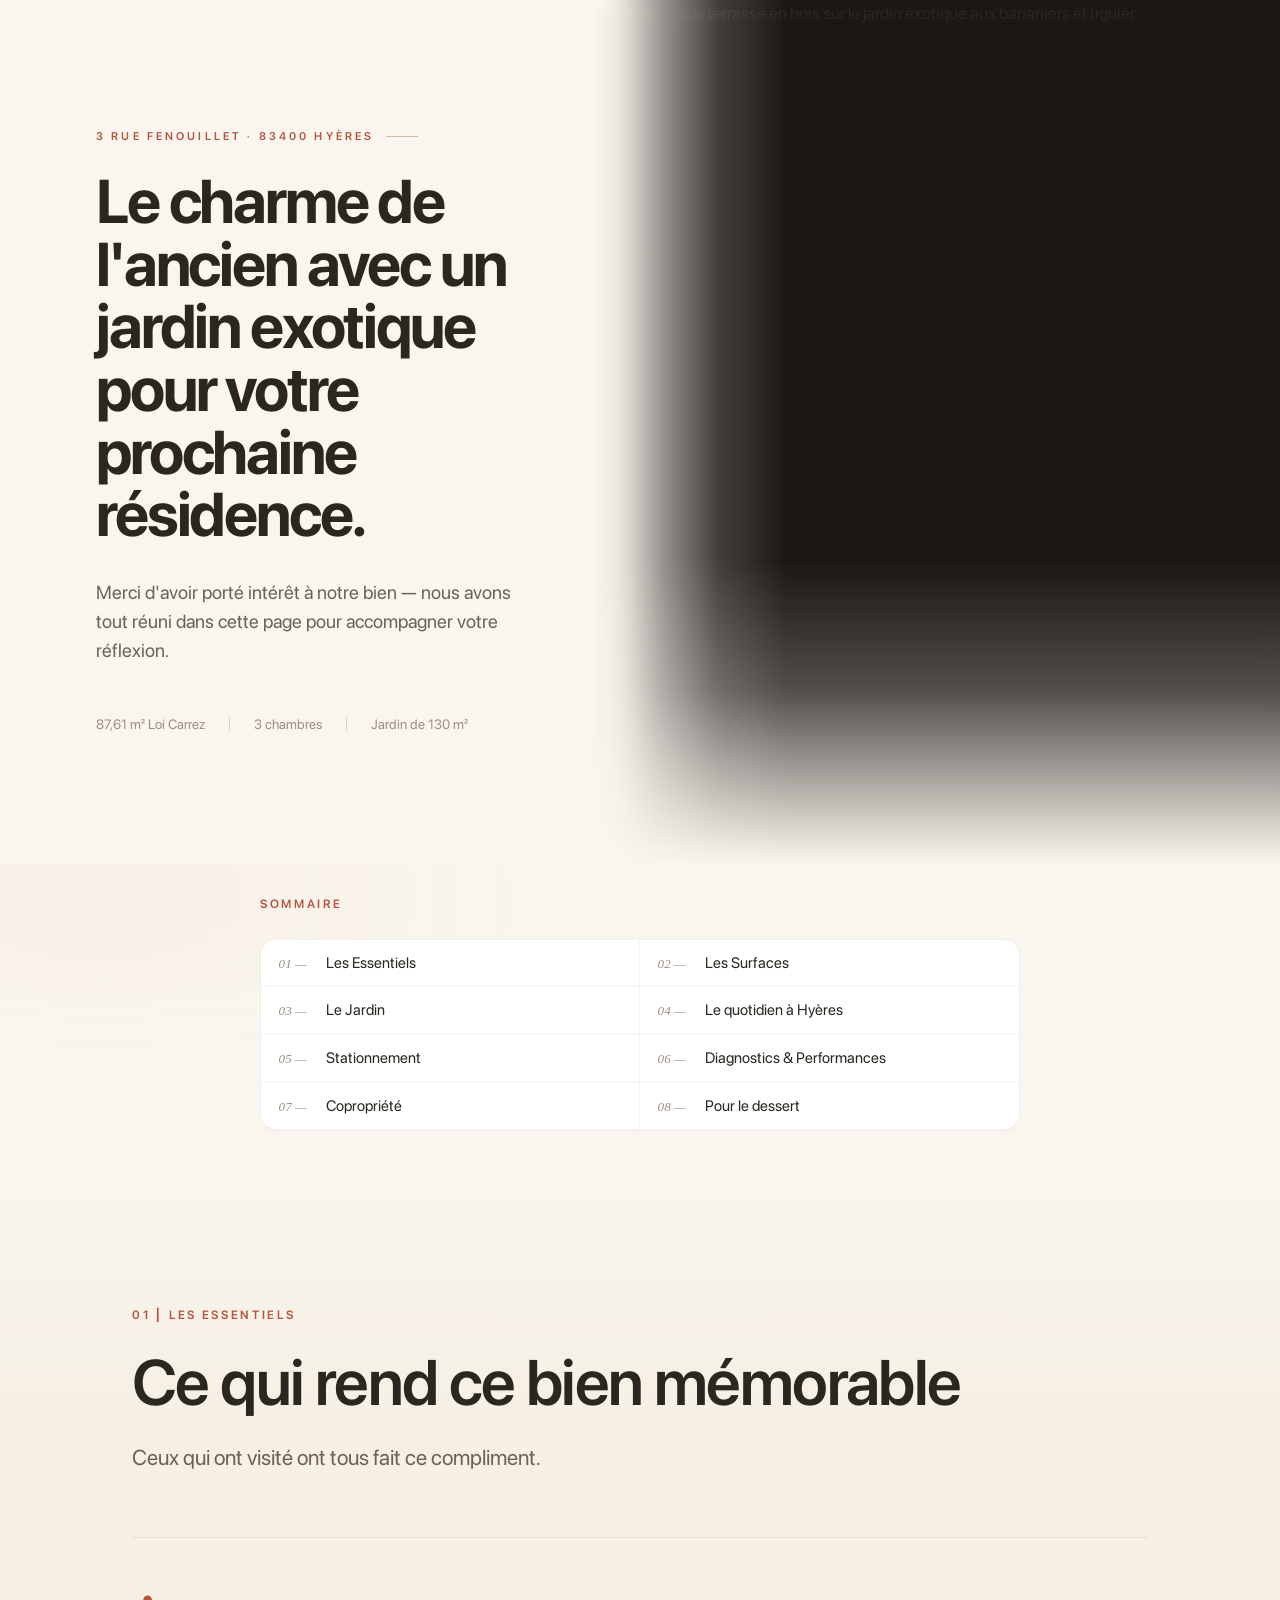
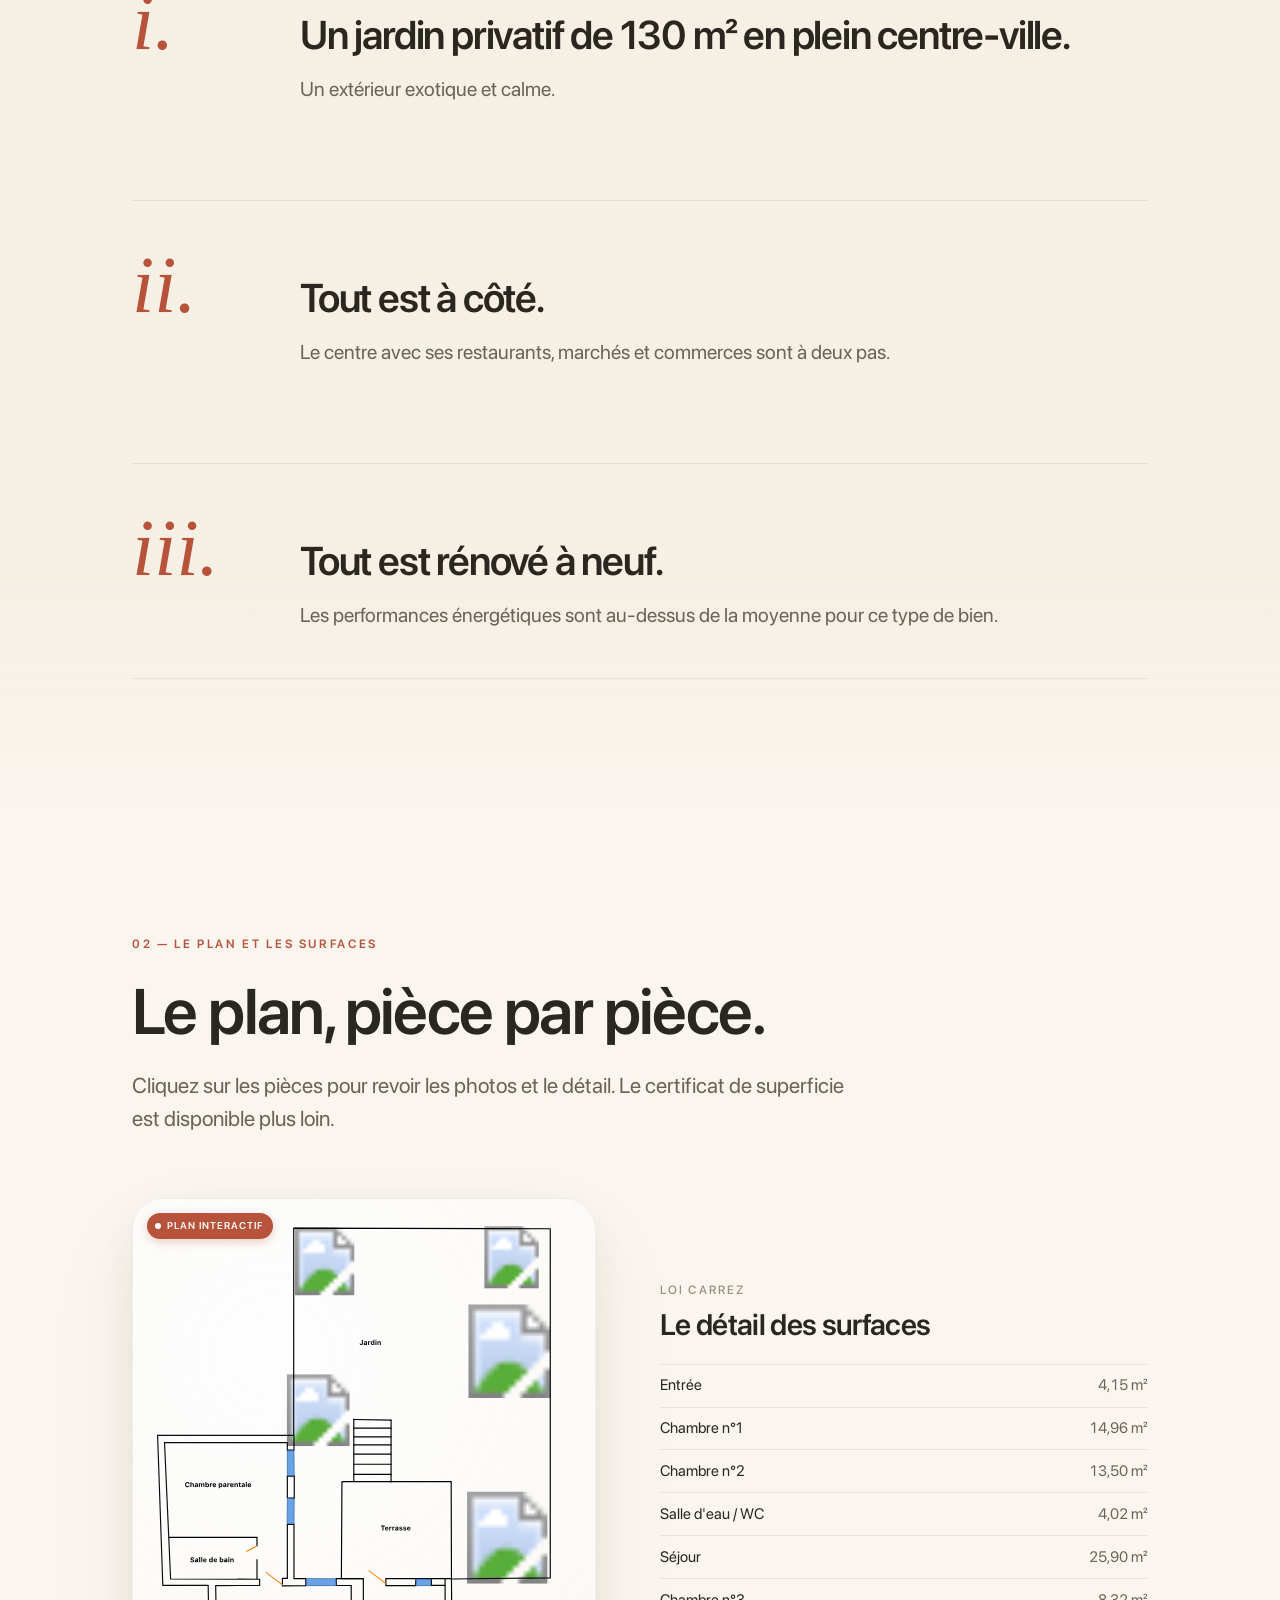
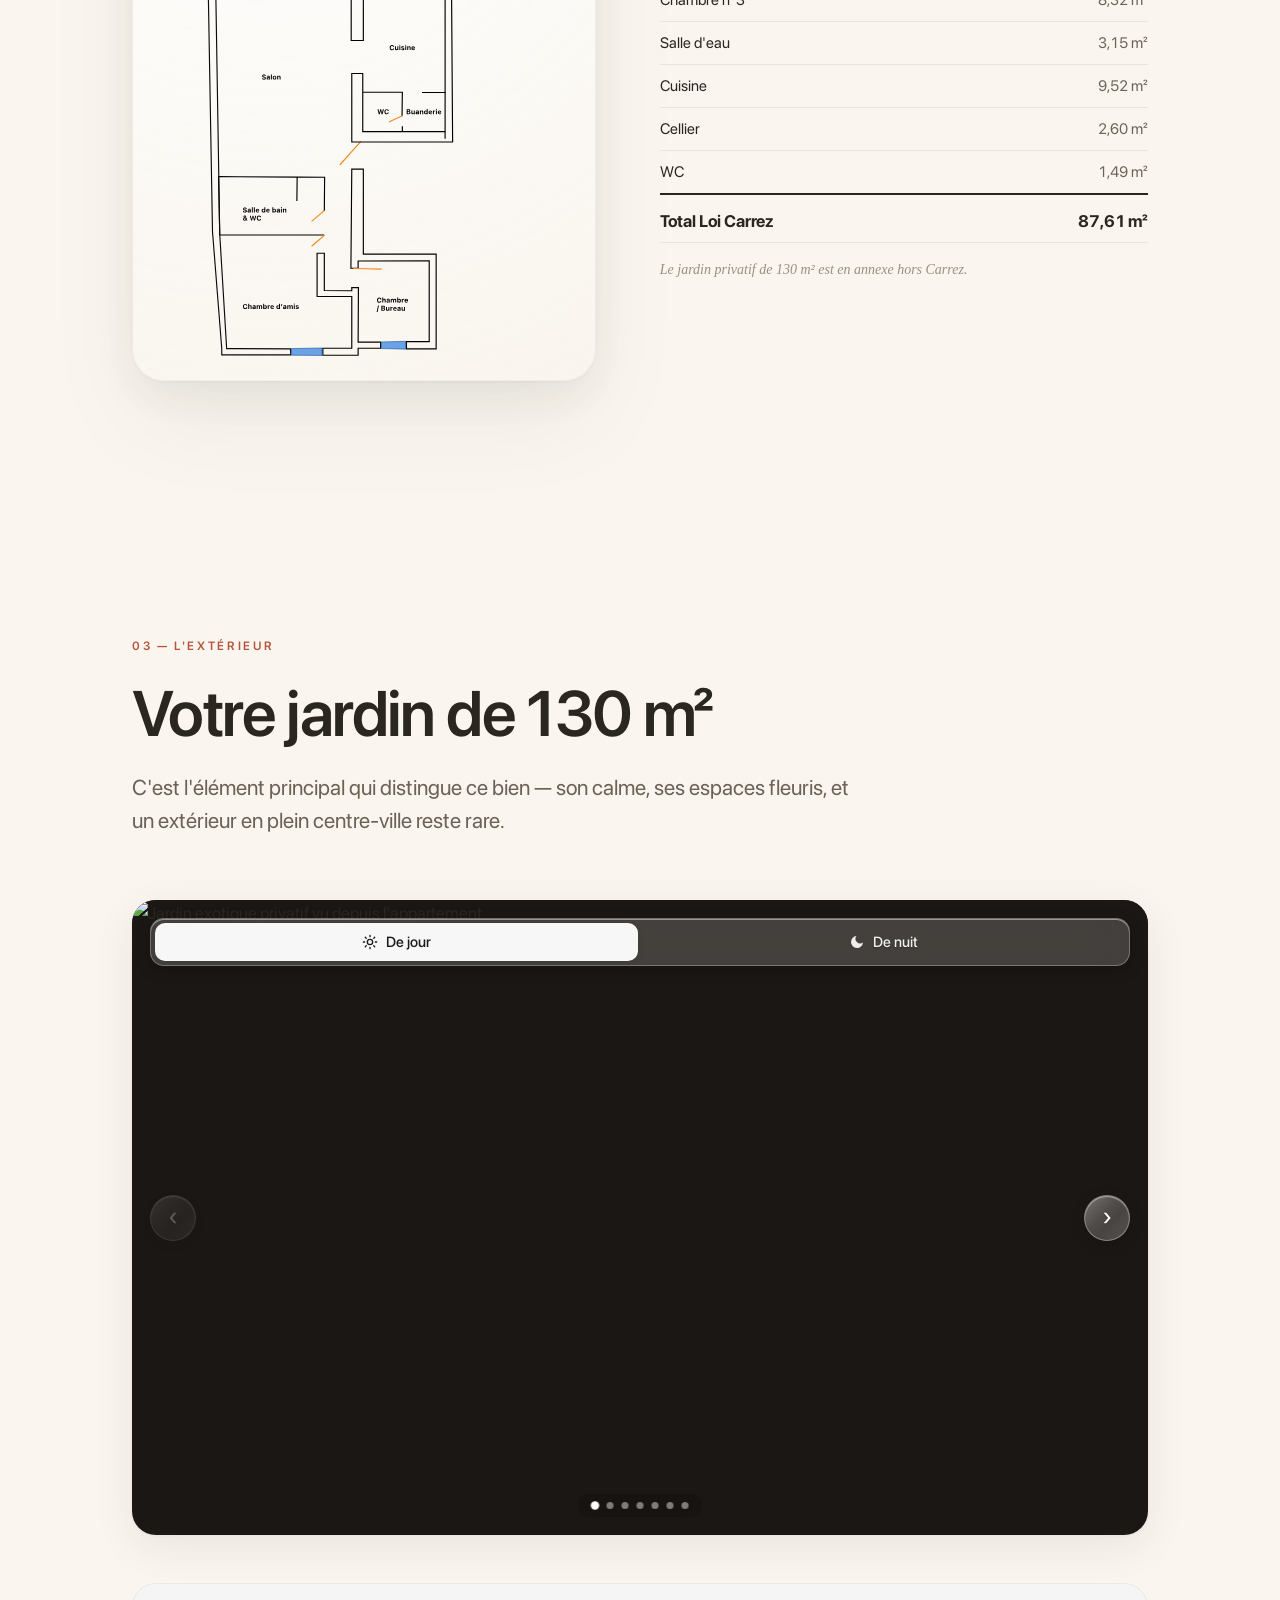
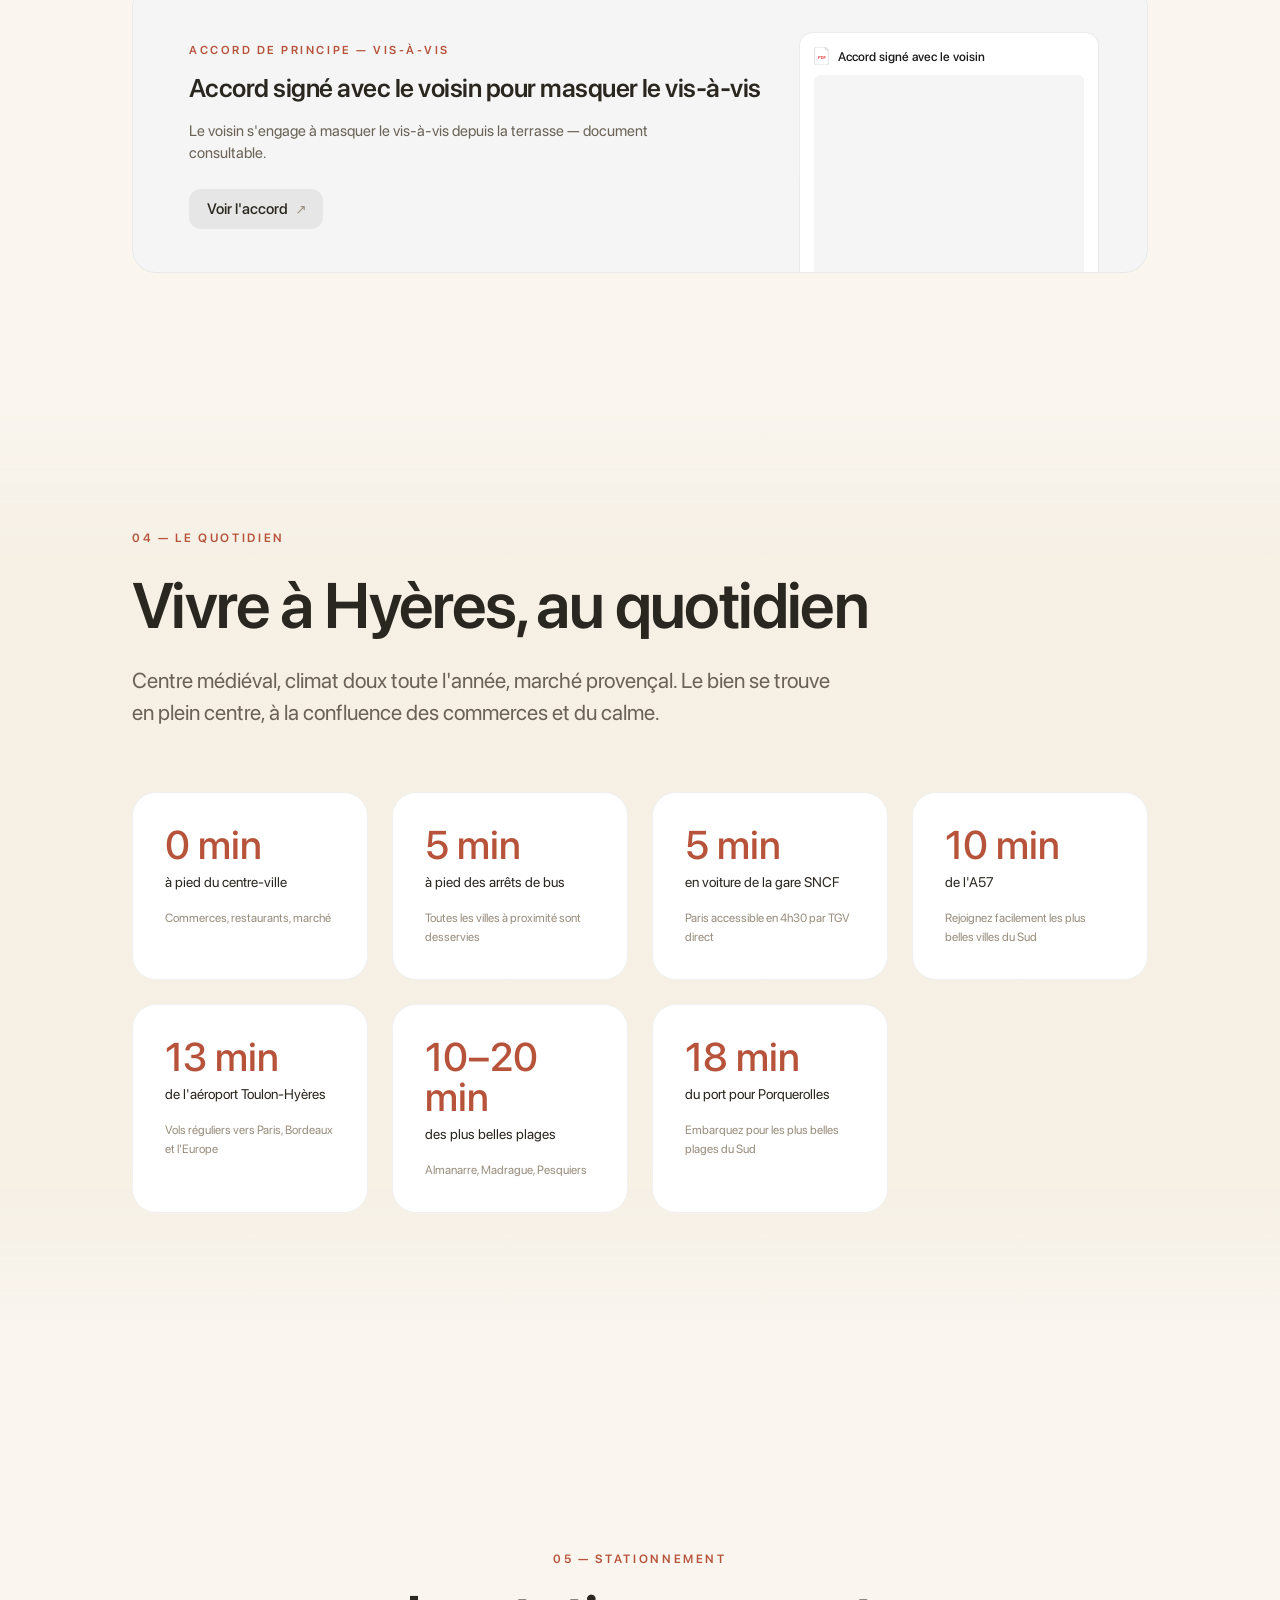
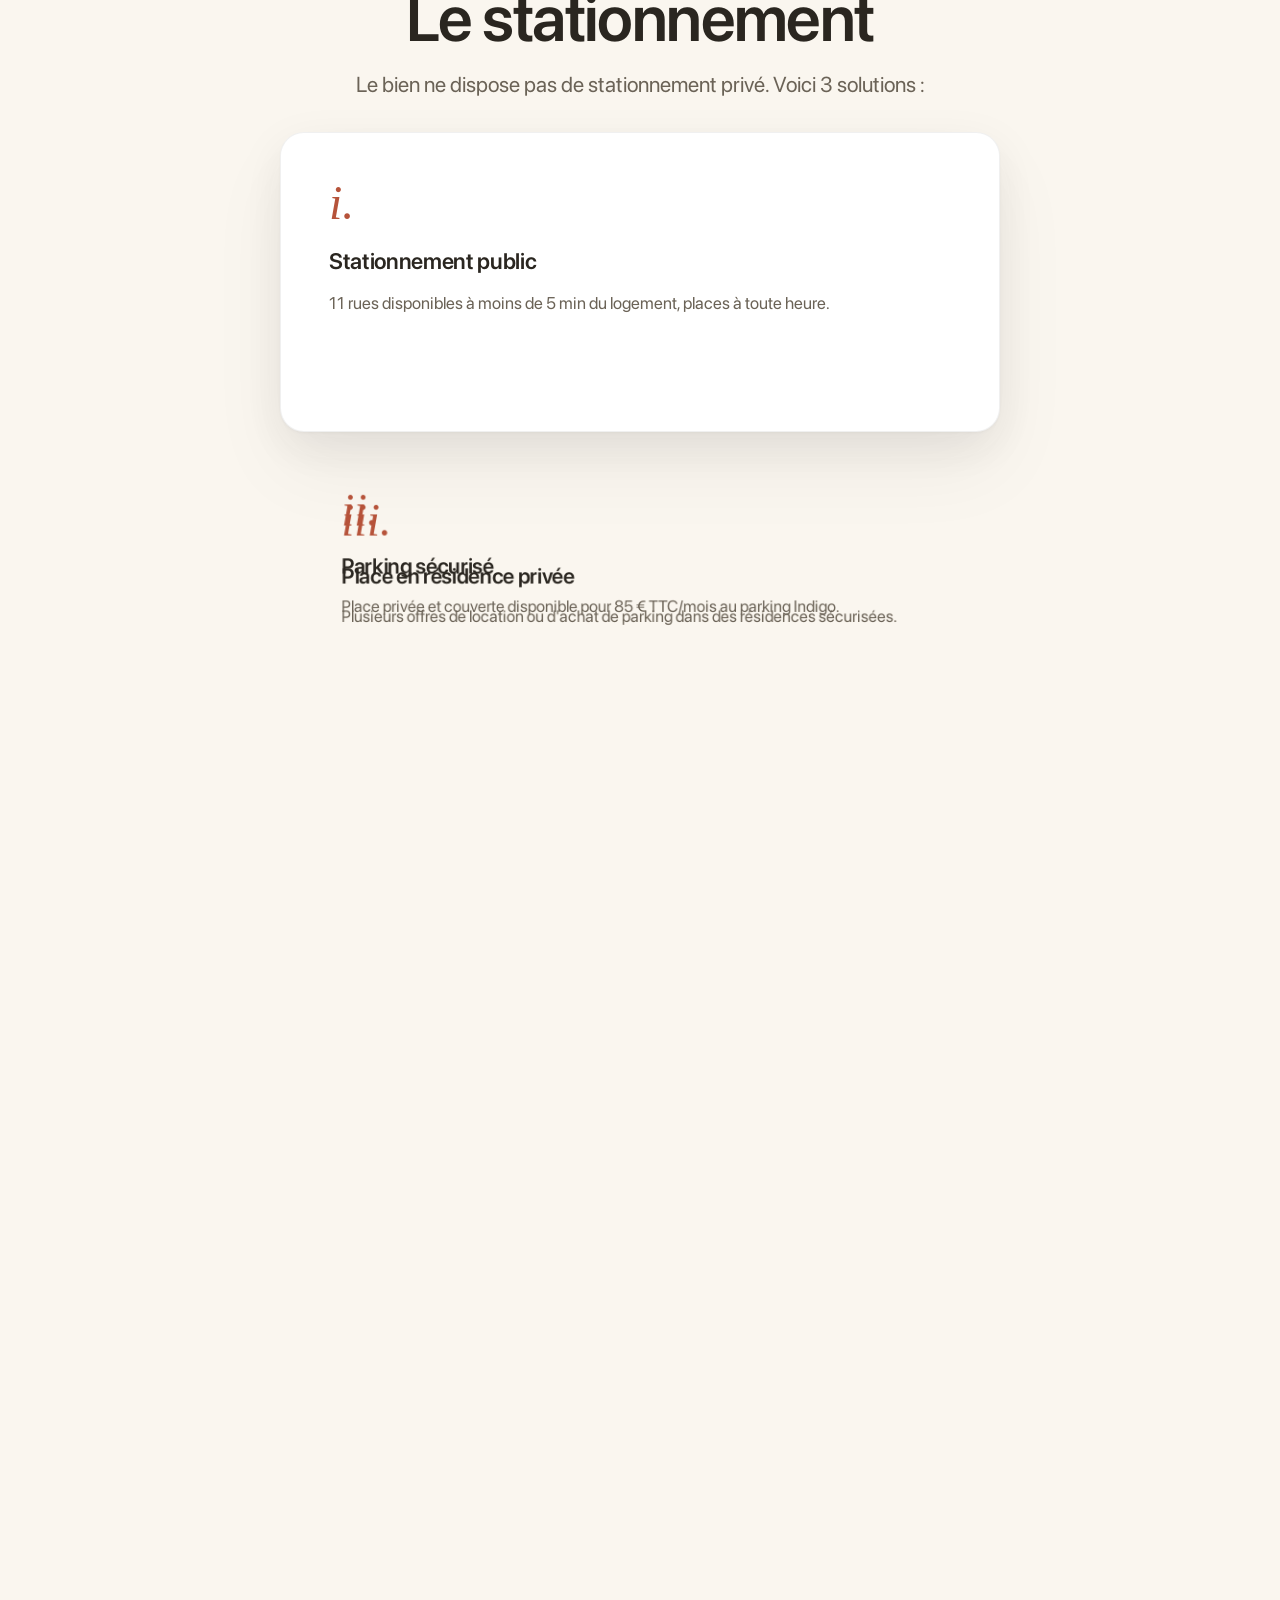
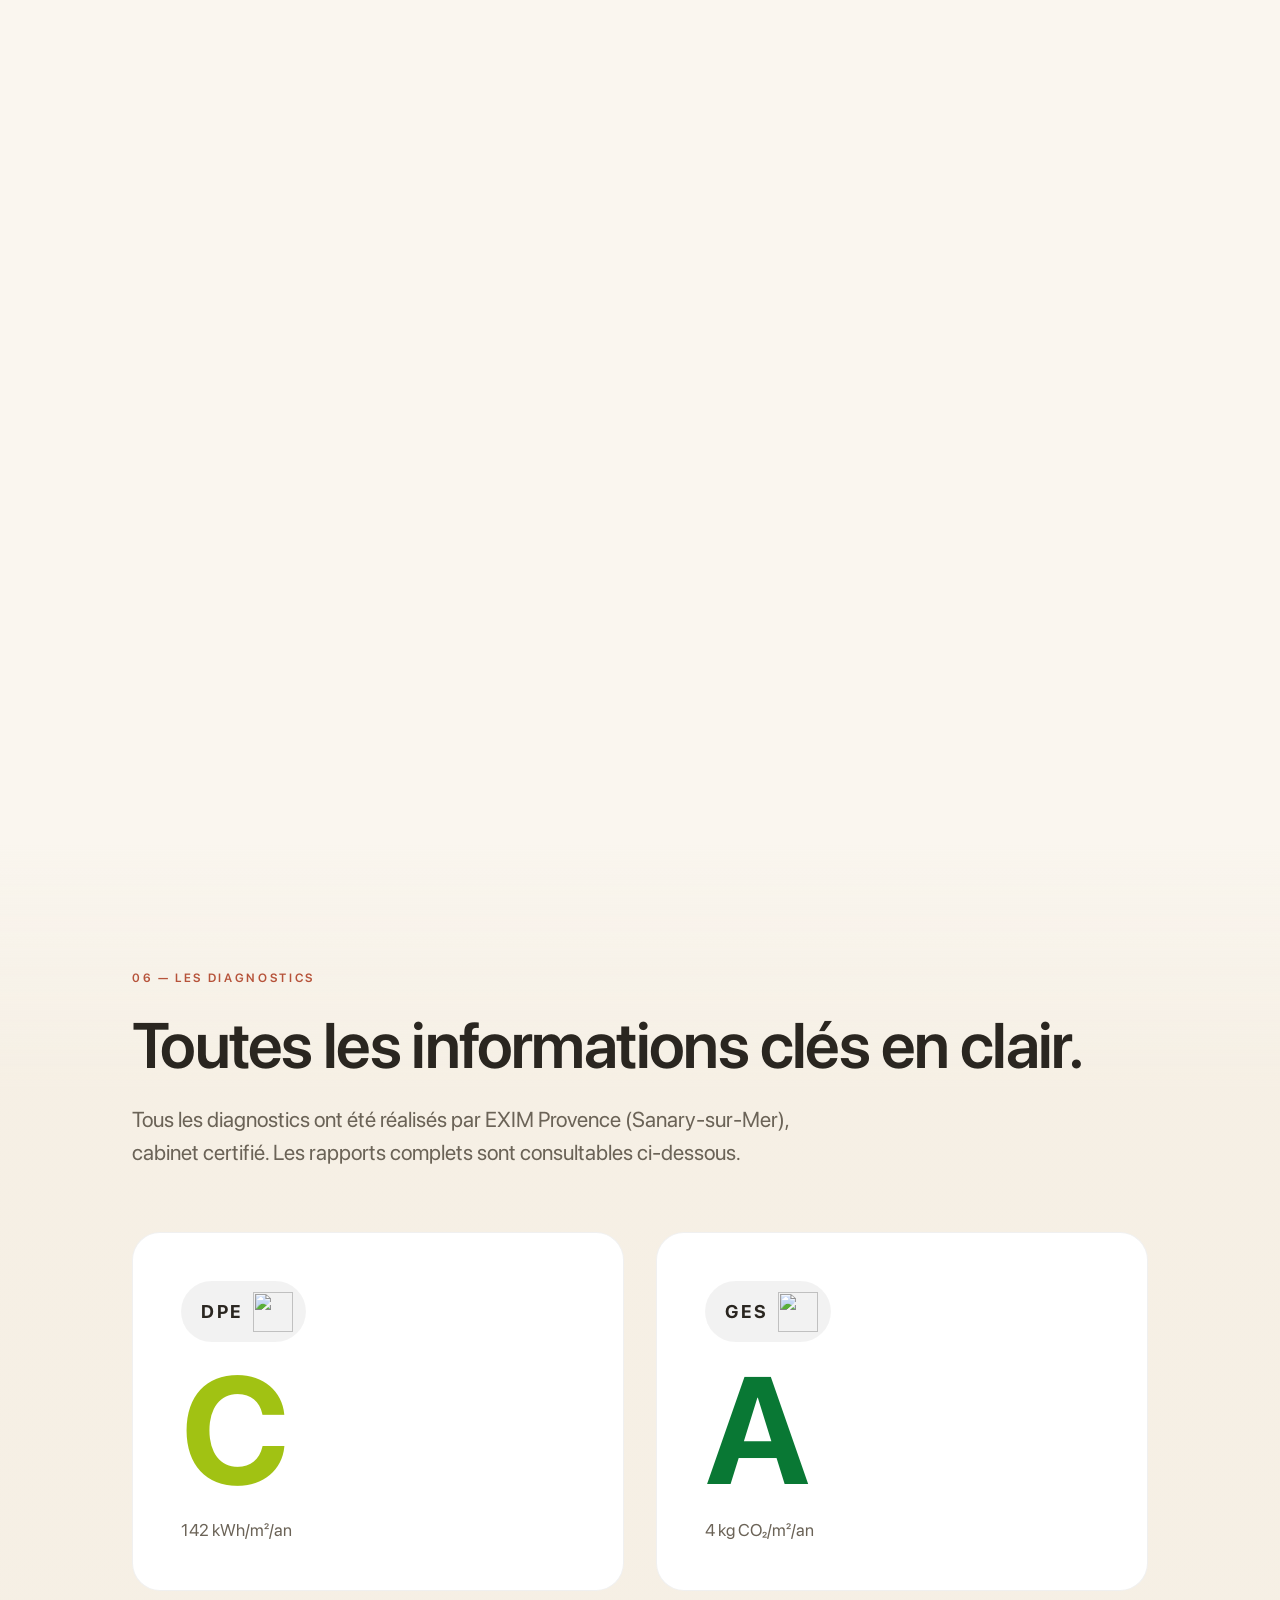
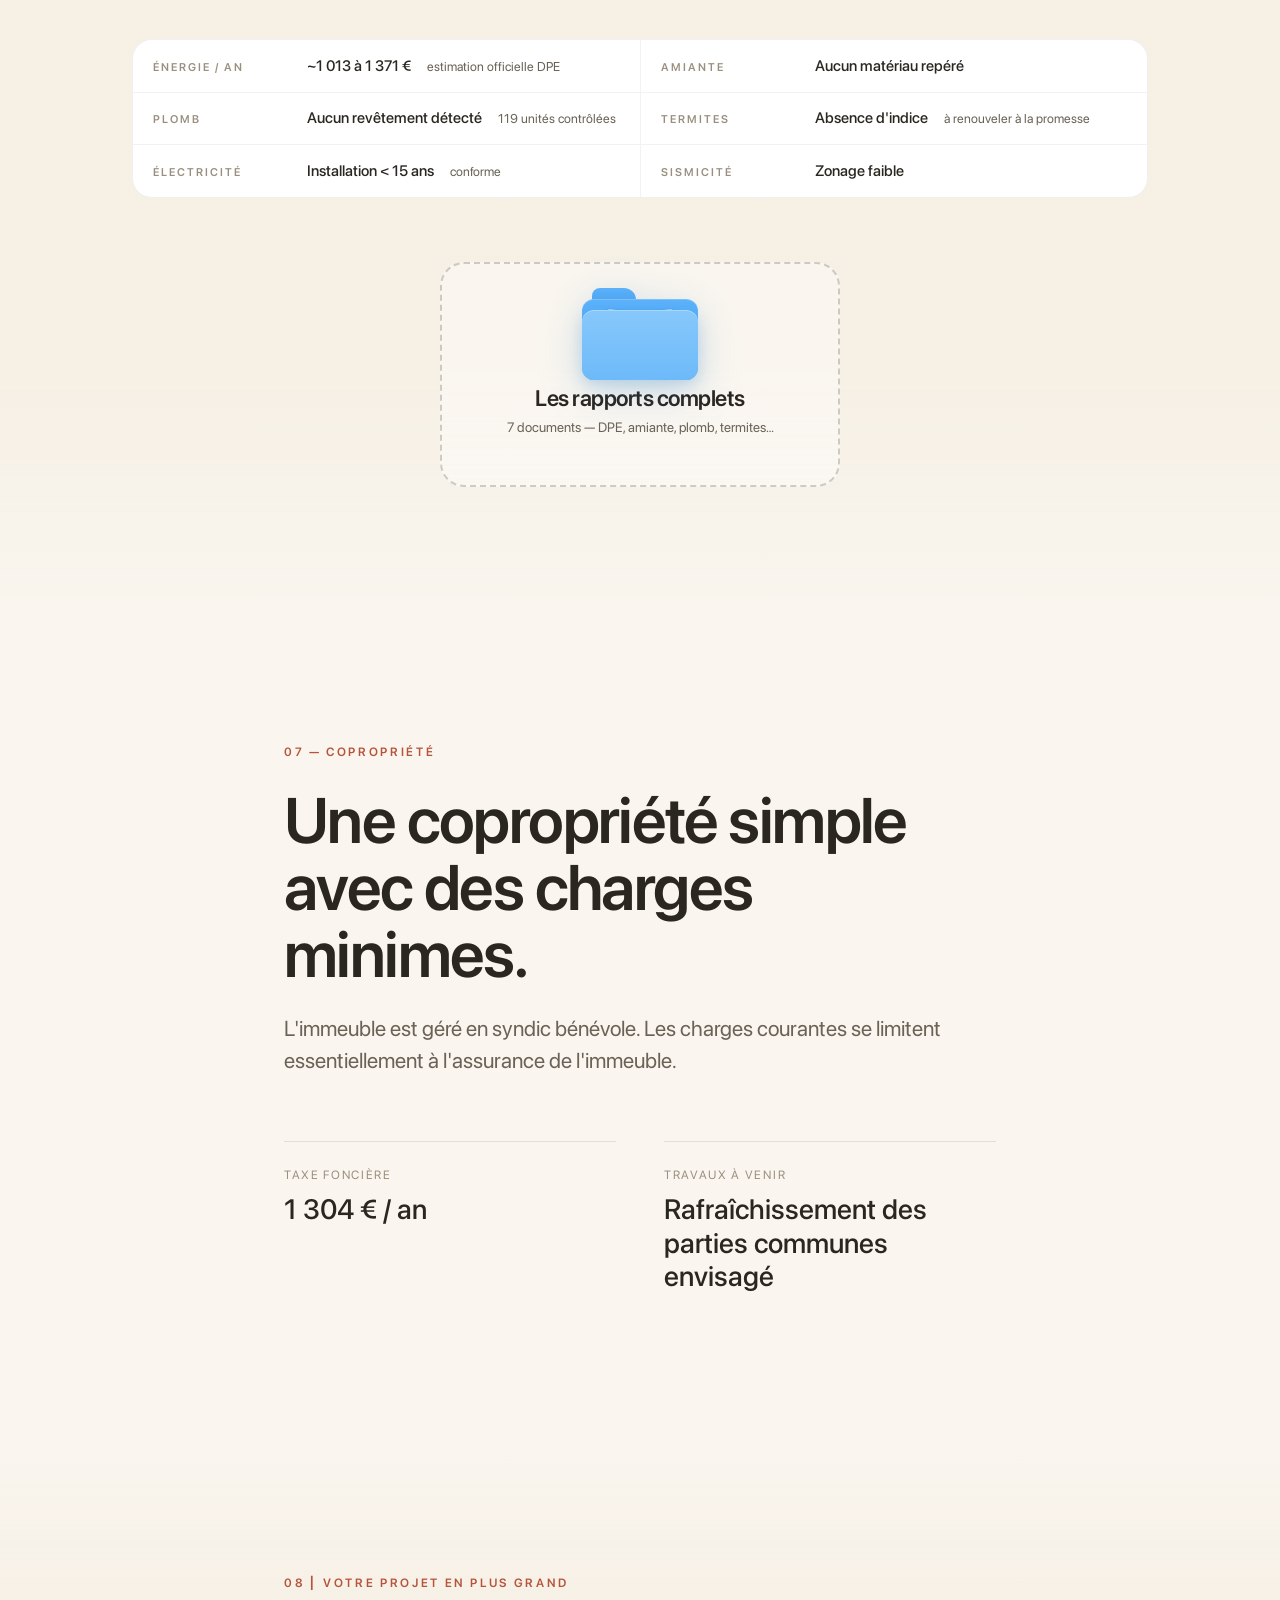
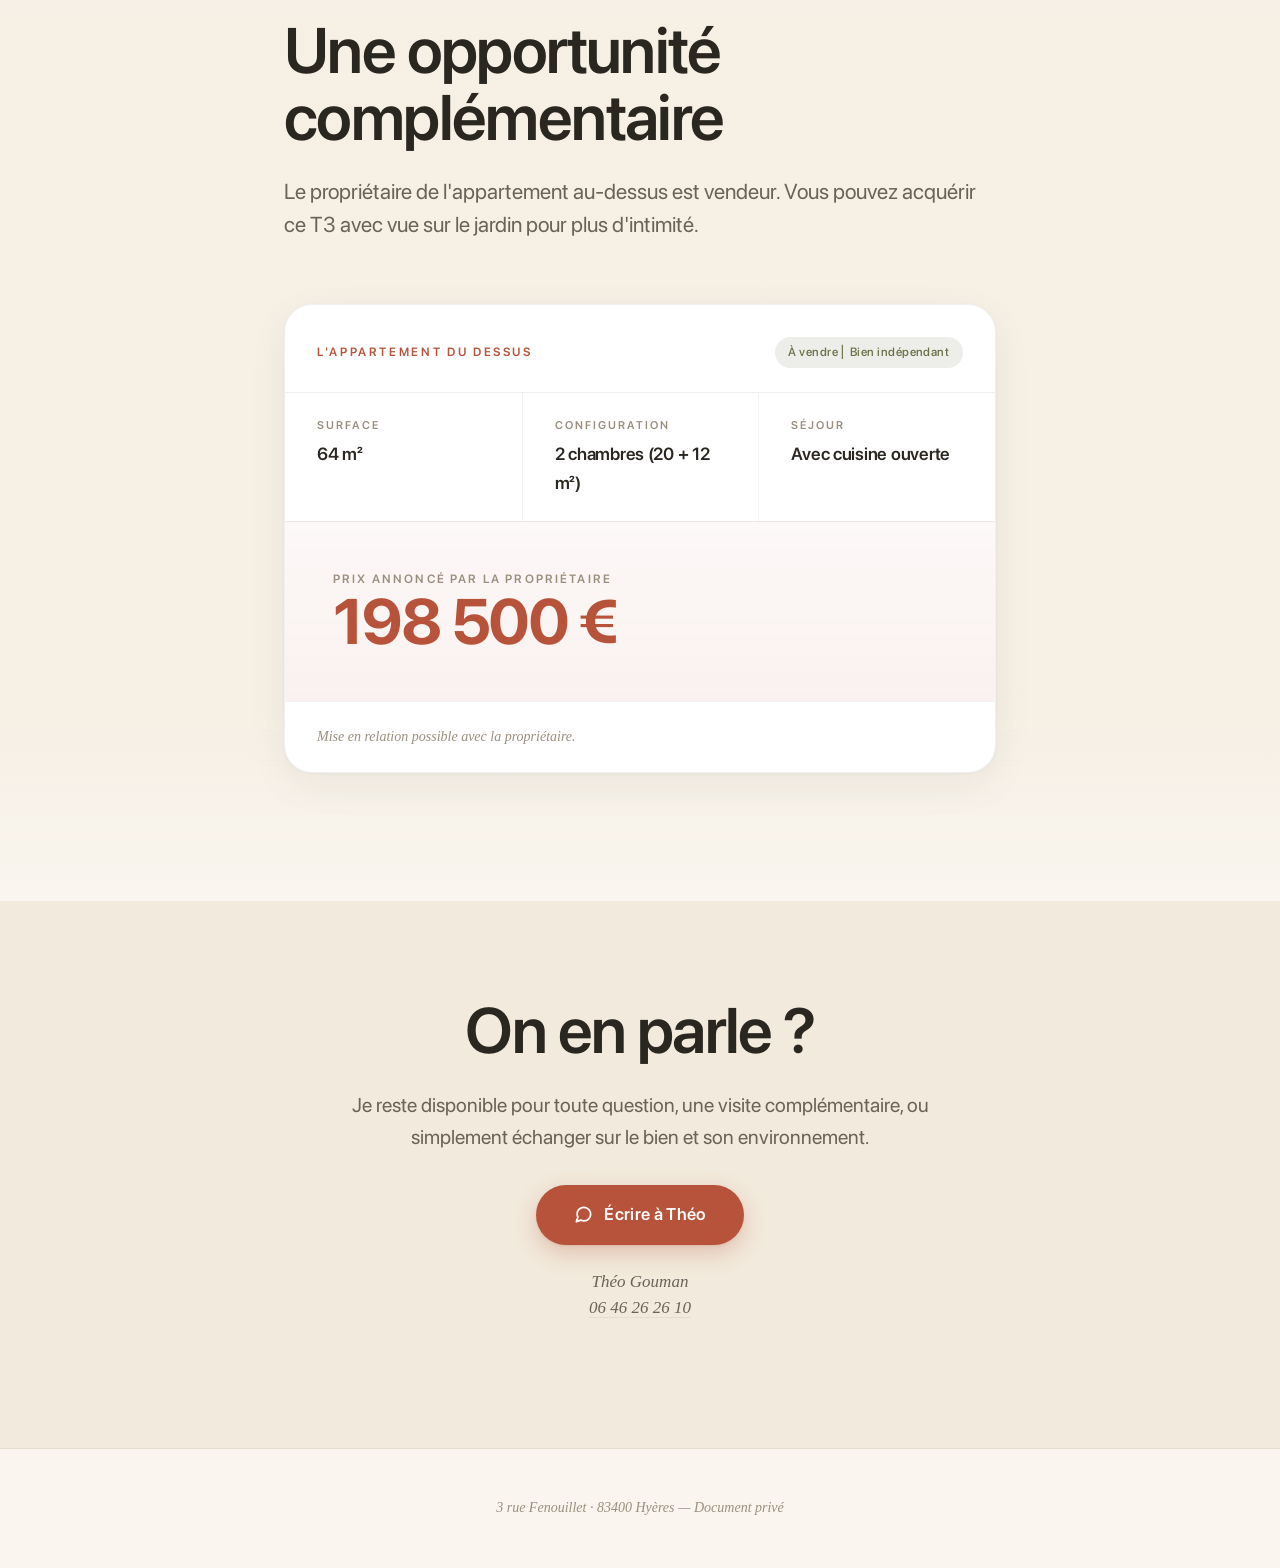
==== commit f3c1d7cf: "Carousel jardin : aspect-ratio dynamique par image + switcher hors carousel sur mobile Switcher hors" ====
--- a/index.html
+++ b/index.html
@@ -1149,56 +1149,58 @@
       box-shadow: 0 1px 3px rgba(0,0,0,0.04), 0 12px 40px rgba(42, 38, 32, 0.08);
     }
 
-    /* Switcher fondu en haut, sur toute la largeur de l'image (avec marge interne) */
+    /* Wrap : positionne le switcher au-dessus + collé au carousel */
+    .jardin-wrap {
+      position: relative;
+      margin: var(--space-6) 0;
+    }
+
+    /* Switcher — mobile : segmented control en flow, collé/encastré
+       au-dessus du carousel.  Desktop : remonte en overlay liquid-glass
+       sur la photo */
     .jardin-switcher {
-      position: absolute;
-      top: 14px;
-      left: 14px;
-      right: 14px;
+      position: relative;
       z-index: 10;
-      display: flex;
+      display: inline-flex;
       align-items: stretch;
       gap: 4px;
       padding: 4px;
-      background: rgba(255, 255, 255, 0.18);
-      backdrop-filter: blur(20px) saturate(1.4);
-      -webkit-backdrop-filter: blur(20px) saturate(1.4);
-      border: 1px solid rgba(255, 255, 255, 0.28);
+      background: rgba(0, 0, 0, 0.06);
       border-radius: 14px;
-      box-shadow:
-        0 4px 16px rgba(0, 0, 0, 0.18),
-        inset 0 1px 0 rgba(255, 255, 255, 0.45);
-      pointer-events: auto;
-    }
+      margin: 0 auto -10px;
+      width: fit-content;
+      max-width: calc(100% - 24px);
+    }
+    /* Wrapper pour centrer le switcher en flow */
+    .jardin-wrap { display: flex; flex-direction: column; align-items: center; }
+    .jardin-carousel { width: 100%; }
     .jardin-switch-btn {
       flex: 1;
       display: inline-flex;
       align-items: center;
       justify-content: center;
       gap: 8px;
-      padding: 9px 14px;
+      padding: 9px 16px;
       background: transparent;
       border: none;
       border-radius: 10px;
       font-family: var(--font-body);
       font-size: 0.88rem;
       font-weight: 500;
-      color: rgba(255, 255, 255, 0.92);
+      color: var(--text-secondary);
       cursor: pointer;
-      text-shadow: 0 1px 2px rgba(0, 0, 0, 0.35);
       transition: background 220ms cubic-bezier(0.16, 1, 0.3, 1),
                   color 220ms ease,
                   box-shadow 220ms ease;
       white-space: nowrap;
     }
-    .jardin-switch-btn:hover { color: #ffffff; }
+    .jardin-switch-btn:hover { color: var(--text-primary); }
     .jardin-switch-btn.is-active {
-      background: rgba(255, 255, 255, 0.96);
-      color: #1a1a1a;
-      text-shadow: none;
+      background: var(--bg-card);
+      color: var(--text-primary);
       box-shadow:
-        0 1px 2px rgba(0, 0, 0, 0.08),
-        0 2px 8px rgba(0, 0, 0, 0.06);
+        0 1px 2px rgba(0, 0, 0, 0.06),
+        0 2px 8px rgba(0, 0, 0, 0.04);
     }
     .jardin-switch-icon {
       width: 15px;
@@ -1206,8 +1208,36 @@
       flex: 0 0 auto;
     }
     @media (min-width: 700px) {
-      .jardin-switcher { top: 18px; left: 18px; right: 18px; }
-      .jardin-switch-btn { font-size: 0.92rem; padding: 10px 18px; }
+      .jardin-wrap { display: block; }
+      .jardin-switcher {
+        position: absolute;
+        top: 18px;
+        left: 18px;
+        right: 18px;
+        margin: 0;
+        max-width: none;
+        width: auto;
+        display: flex;
+        background: rgba(255, 255, 255, 0.18);
+        backdrop-filter: blur(20px) saturate(1.4);
+        -webkit-backdrop-filter: blur(20px) saturate(1.4);
+        border: 1px solid rgba(255, 255, 255, 0.28);
+        box-shadow:
+          0 4px 16px rgba(0, 0, 0, 0.18),
+          inset 0 1px 0 rgba(255, 255, 255, 0.45);
+      }
+      .jardin-switch-btn {
+        font-size: 0.92rem;
+        padding: 10px 18px;
+        color: rgba(255, 255, 255, 0.92);
+        text-shadow: 0 1px 2px rgba(0, 0, 0, 0.35);
+      }
+      .jardin-switch-btn:hover { color: #ffffff; }
+      .jardin-switch-btn.is-active {
+        background: rgba(255, 255, 255, 0.96);
+        color: #1a1a1a;
+        text-shadow: none;
+      }
       .jardin-switch-icon { width: 16px; height: 16px; }
     }
 
@@ -1221,16 +1251,15 @@
       align-items: stretch;
     }
     .jardin-track::-webkit-scrollbar { display: none; }
-    /* Slide en aspect-ratio fixe — toutes les images sont en cover sans
-       marges latérales. Aspect 3:2 (~photo iPhone landscape) fit au
-       mieux les jours et les nuits avec un minimum de crop */
+    /* Slide : hauteur dynamique — la slide active applique son aspect-ratio
+       au carousel via JS pour que l'image soit visible en entier */
     .jardin-slide {
       flex: 0 0 100%;
       scroll-snap-align: start;
       cursor: zoom-in;
       position: relative;
-      aspect-ratio: 3 / 2;
       overflow: hidden;
+      background: #1a1714;
     }
     .jardin-slide img {
       width: 100%;
@@ -1239,8 +1268,10 @@
       object-fit: cover;
       object-position: center;
     }
+    /* Aspect-ratio par défaut (avant la mesure JS de la 1ʳᵉ image) */
+    .jardin-carousel { aspect-ratio: 3 / 2; transition: aspect-ratio 380ms cubic-bezier(0.16, 1, 0.3, 1); }
     @media (min-width: 700px) {
-      .jardin-slide { aspect-ratio: 16 / 10; }
+      .jardin-carousel { aspect-ratio: 16 / 10; }
     }
     .jardin-nav {
       position: absolute;
@@ -2972,7 +3003,7 @@
         <h2>Votre jardin de 130 m²</h2>
         <p class="section-intro">C'est l'élément principal qui distingue ce bien — son calme, ses espaces fleuris, et un extérieur en plein centre-ville reste rare.</p>
 
-        <div class="jardin-carousel" id="jardin-carousel">
+        <div class="jardin-wrap">
           <div class="jardin-switcher" role="tablist" aria-label="Mode d'affichage du jardin">
             <button type="button" class="jardin-switch-btn is-active" data-mode="day" role="tab" aria-selected="true">
               <svg class="jardin-switch-icon" viewBox="0 0 24 24" fill="none" stroke="currentColor" stroke-width="2" stroke-linecap="round" stroke-linejoin="round" aria-hidden="true">
@@ -2988,10 +3019,12 @@
               De nuit
             </button>
           </div>
-          <div class="jardin-track" id="jardin-track" tabindex="0" aria-label="Galerie photos du jardin"></div>
-          <button class="jardin-nav liquid-glass prev" id="jardin-prev" aria-label="Photo précédente">‹</button>
-          <button class="jardin-nav liquid-glass next" id="jardin-next" aria-label="Photo suivante">›</button>
-          <div class="jardin-dots" id="jardin-dots" role="tablist" aria-label="Photos"></div>
+          <div class="jardin-carousel" id="jardin-carousel">
+            <div class="jardin-track" id="jardin-track" tabindex="0" aria-label="Galerie photos du jardin"></div>
+            <button class="jardin-nav liquid-glass prev" id="jardin-prev" aria-label="Photo précédente">‹</button>
+            <button class="jardin-nav liquid-glass next" id="jardin-next" aria-label="Photo suivante">›</button>
+            <div class="jardin-dots" id="jardin-dots" role="tablist" aria-label="Photos"></div>
+          </div>
         </div>
 
         <button type="button" class="vis-card" id="vis-card" aria-label="Ouvrir l'aperçu de l'accord signé avec le voisin">
@@ -3813,6 +3846,19 @@
         let dots = [];
         let slides = [];
 
+        const carousel = document.getElementById('jardin-carousel');
+        function applyCarouselAspect(imgEl) {
+          if (!imgEl) return;
+          const apply = () => {
+            if (imgEl.naturalWidth && imgEl.naturalHeight) {
+              const aspect = imgEl.naturalWidth / imgEl.naturalHeight;
+              carousel.style.aspectRatio = `${aspect.toFixed(4)}`;
+            }
+          };
+          if (imgEl.complete) apply();
+          else imgEl.addEventListener('load', apply, { once: true });
+        }
+
         function renderSlides(mode) {
           const photos = JARDIN_PHOTOS[mode] || [];
           // Track : nouvelles slides
@@ -3848,6 +3894,9 @@
           currentIdx = 0;
           track.scrollLeft = 0;
           updateNavState(0);
+
+          // Adapt carousel aspect-ratio à la 1ère image du set
+          if (slides[0]) applyCarouselAspect(slides[0].querySelector('img'));
         }
 
         function updateNavState(idx) {
@@ -3858,13 +3907,16 @@
         function goTo(idx) {
           idx = Math.max(0, Math.min(slides.length - 1, idx));
           currentIdx = idx;
-          if (slides[idx]) track.scrollTo({ left: slides[idx].offsetLeft, behavior: 'smooth' });
+          if (slides[idx]) {
+            track.scrollTo({ left: slides[idx].offsetLeft, behavior: 'smooth' });
+            applyCarouselAspect(slides[idx].querySelector('img'));
+          }
           updateNavState(idx);
         }
         prev.addEventListener('click', () => goTo(currentIdx - 1));
         next.addEventListener('click', () => goTo(currentIdx + 1));
 
-        // Sync dot/nav avec swipe natif
+        // Sync dot/nav + aspect-ratio avec swipe natif
         let scrollTimer = null;
         track.addEventListener('scroll', () => {
           if (scrollTimer) clearTimeout(scrollTimer);
@@ -3873,8 +3925,9 @@
             if (idx !== currentIdx && slides.length) {
               currentIdx = idx;
               updateNavState(idx);
+              if (slides[idx]) applyCarouselAspect(slides[idx].querySelector('img'));
             }
-          }, 60);
+          }, 80);
         }, { passive: true });
 
         // Switch jour / nuit
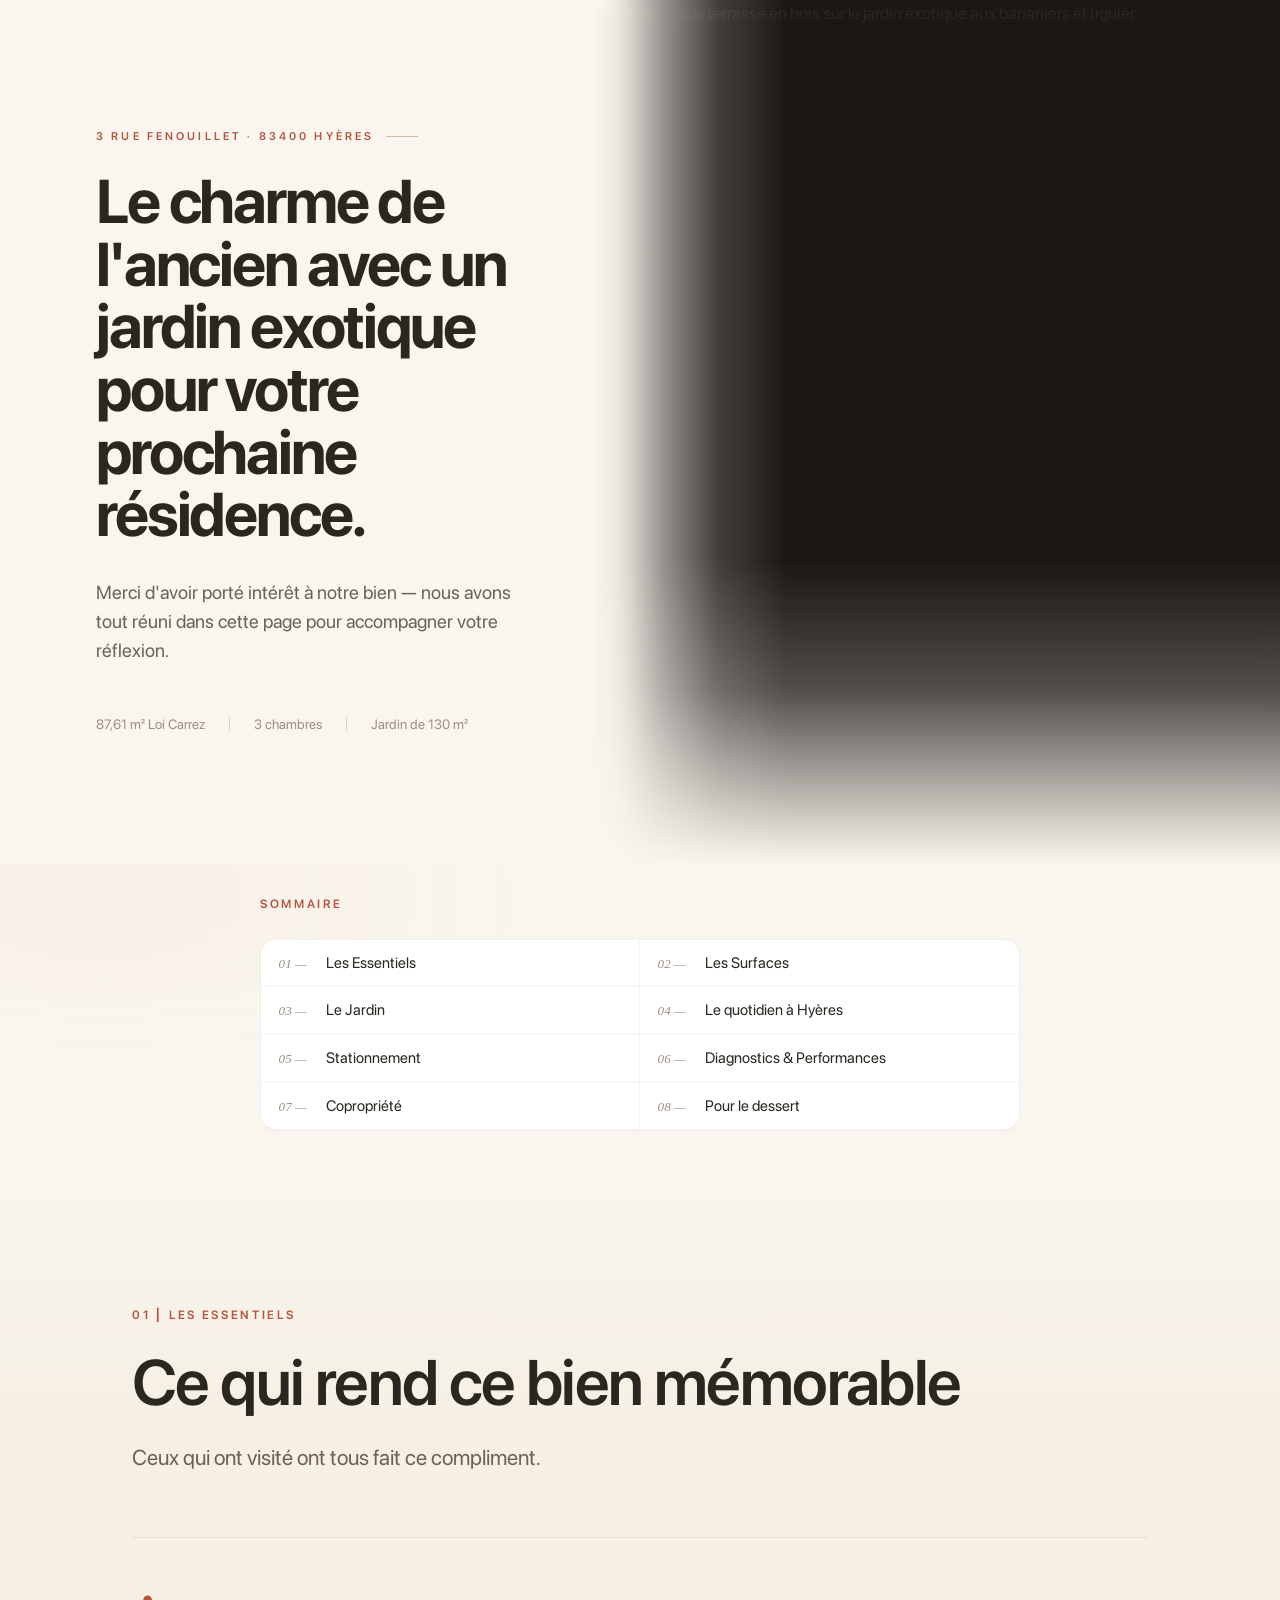
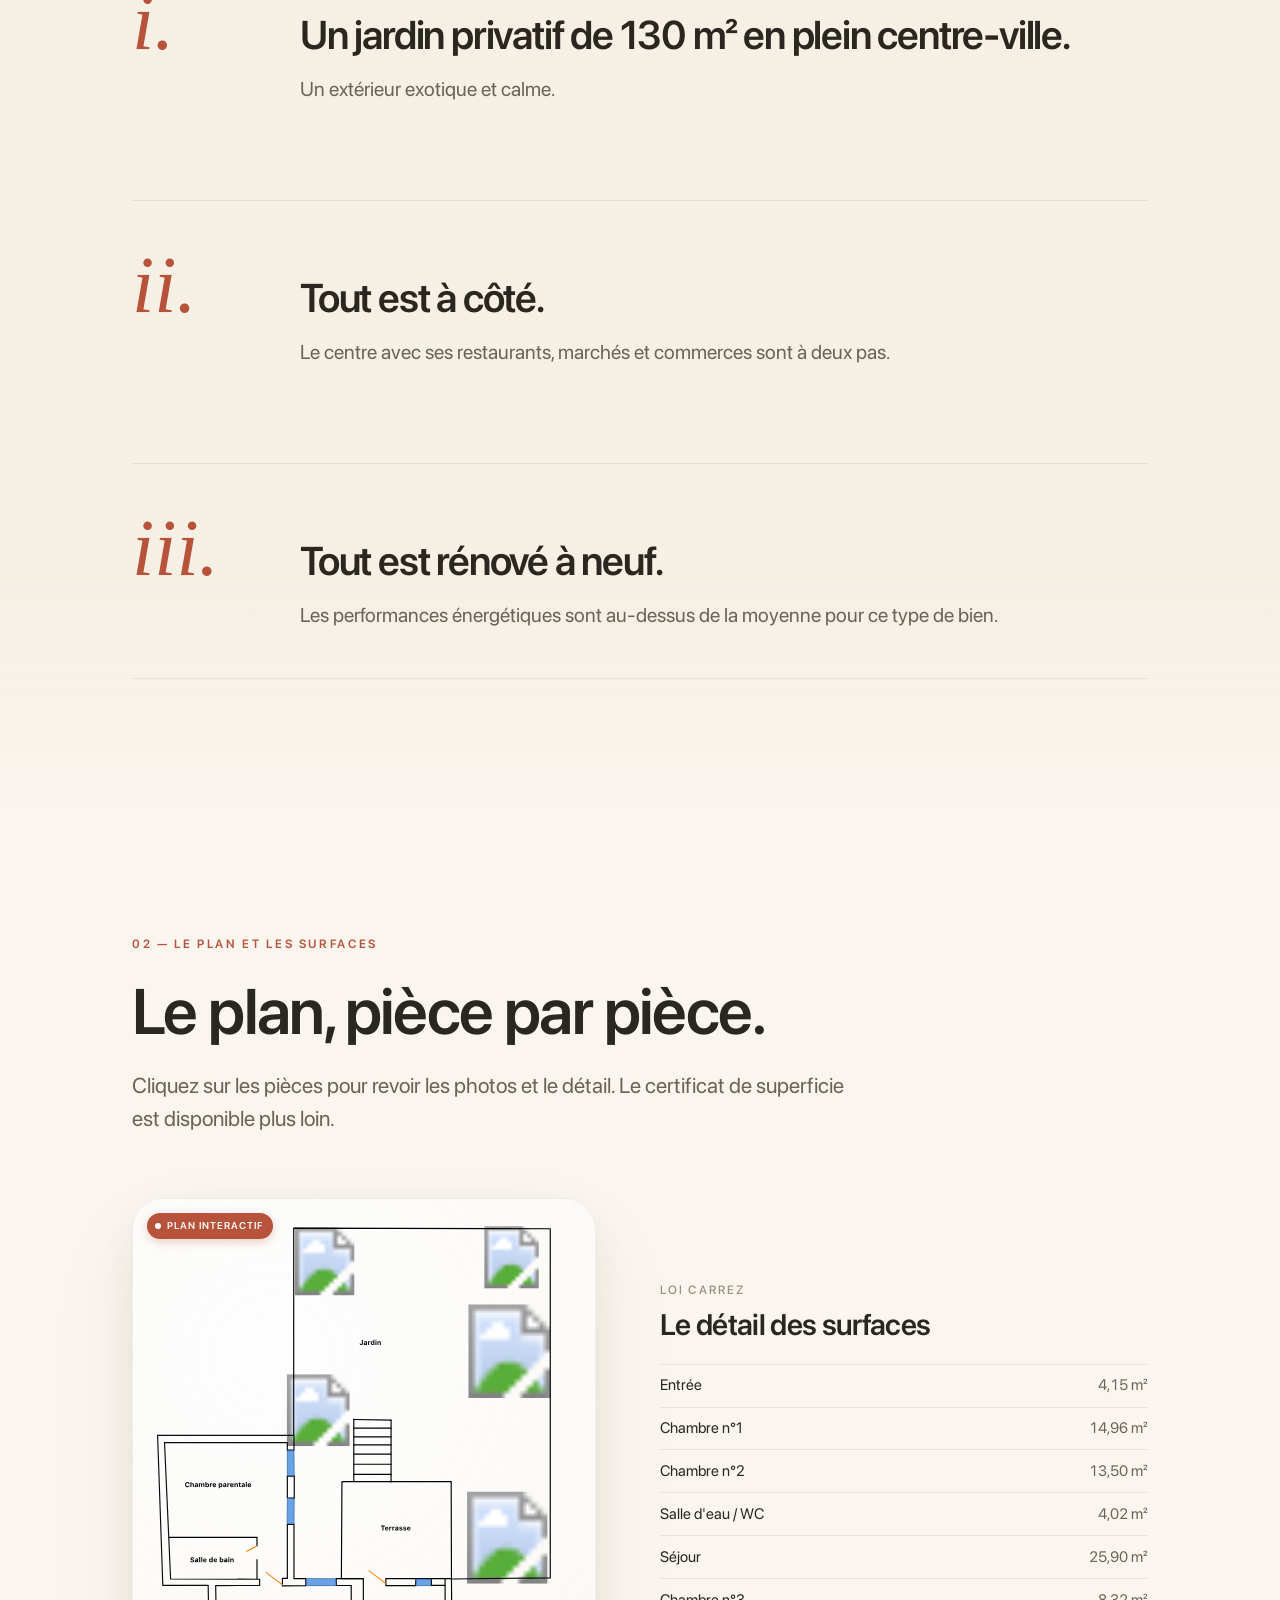
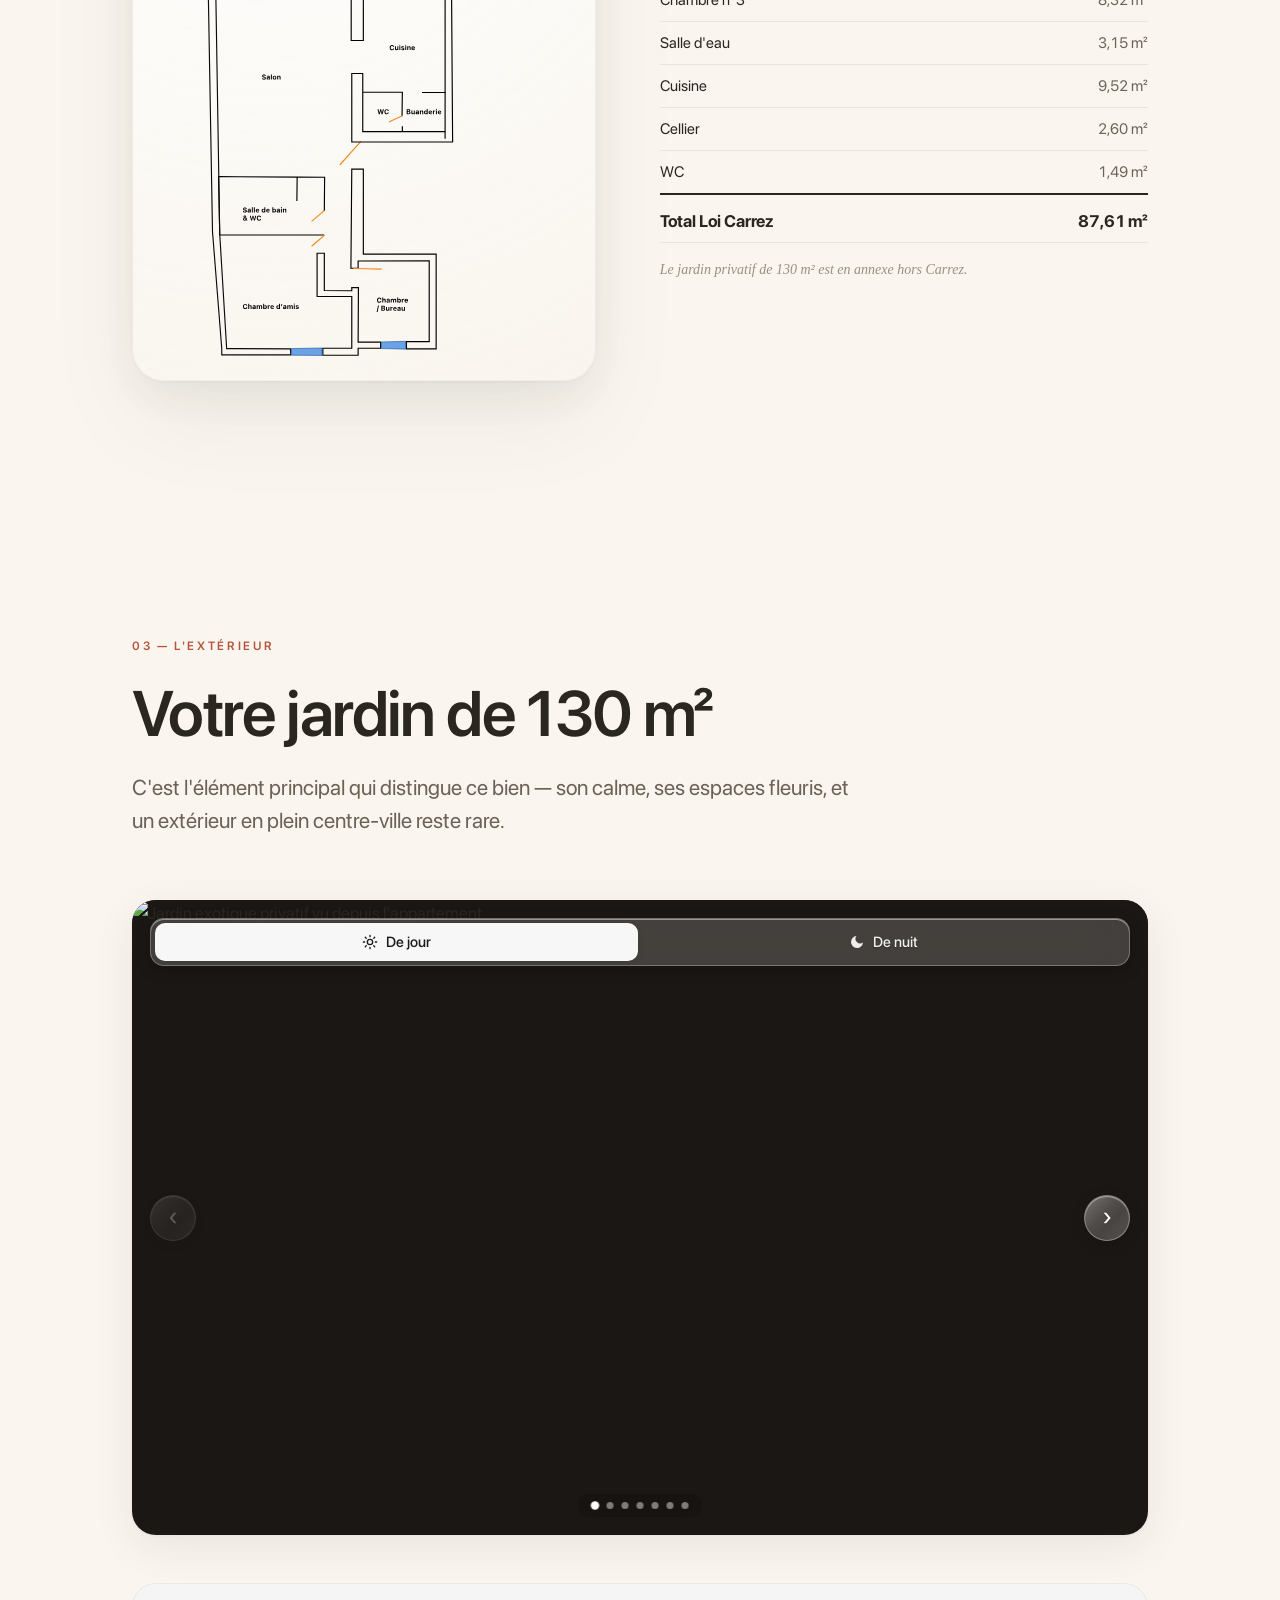
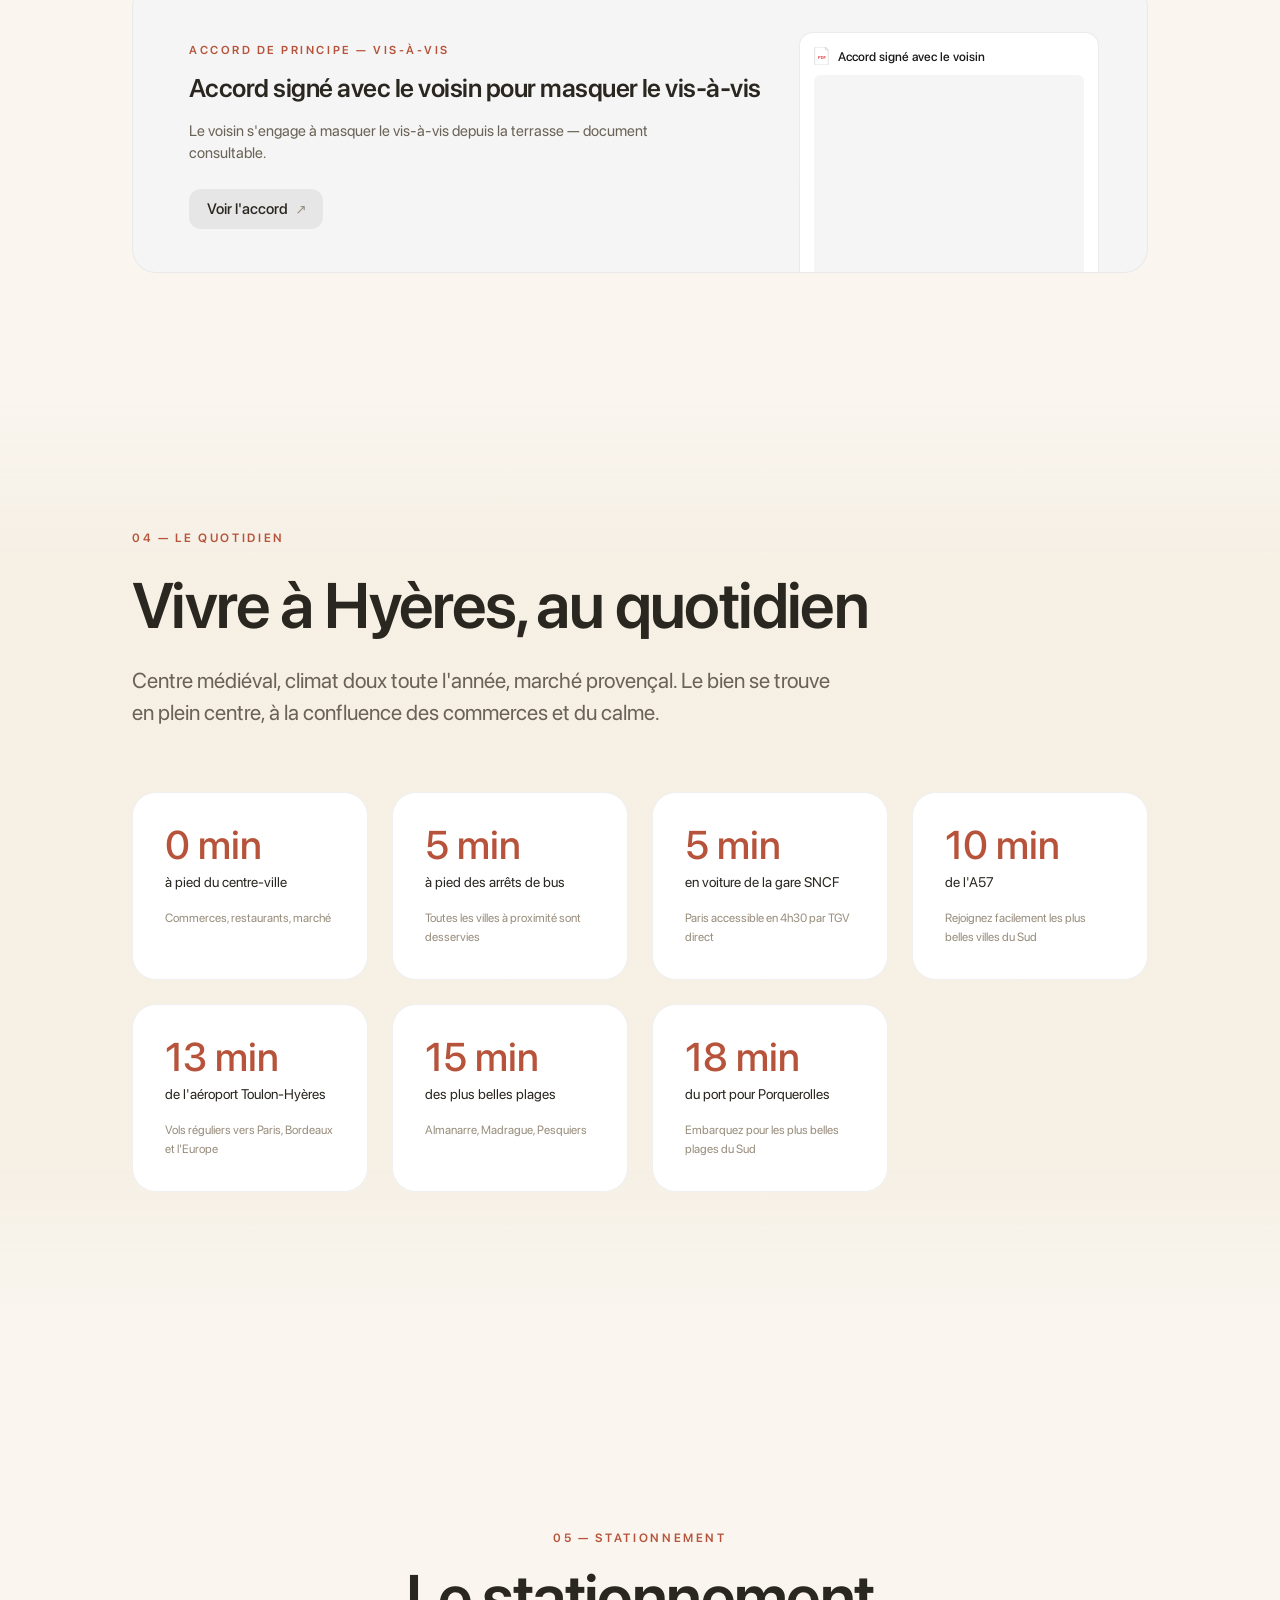
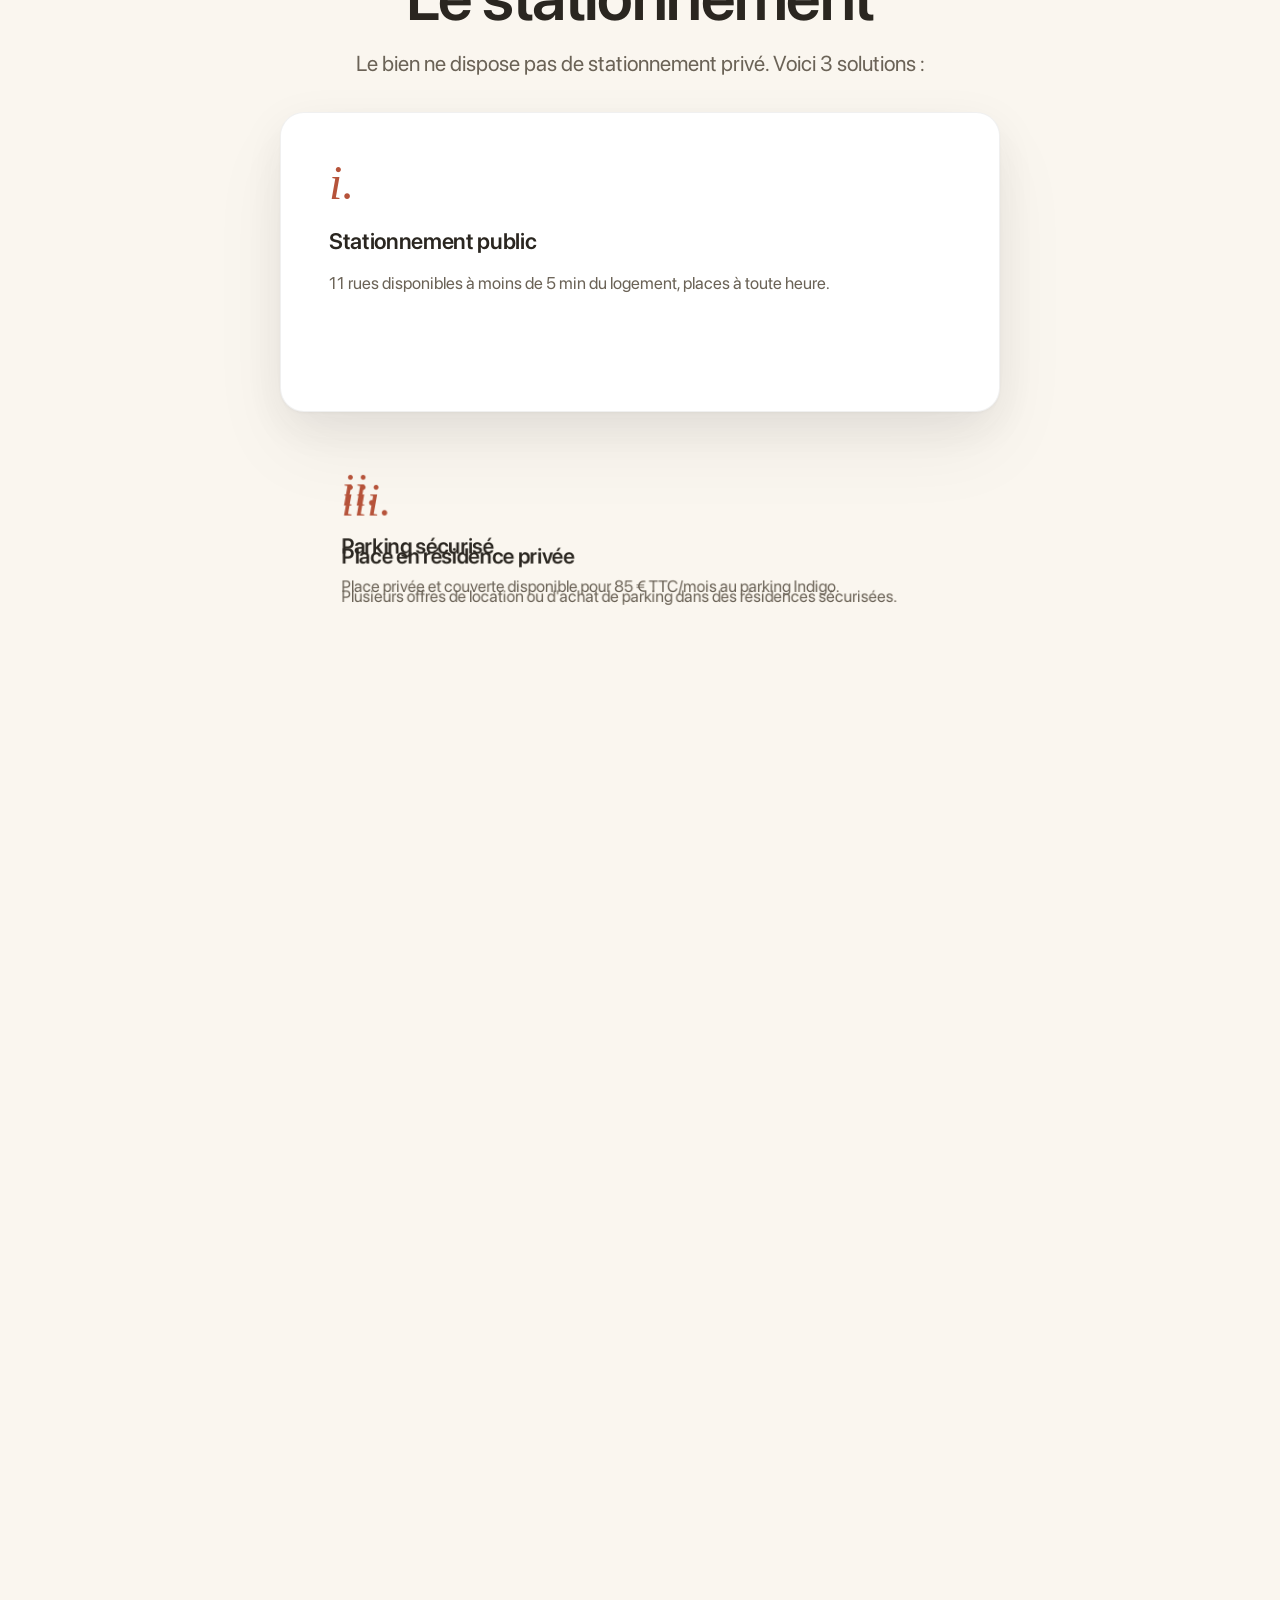
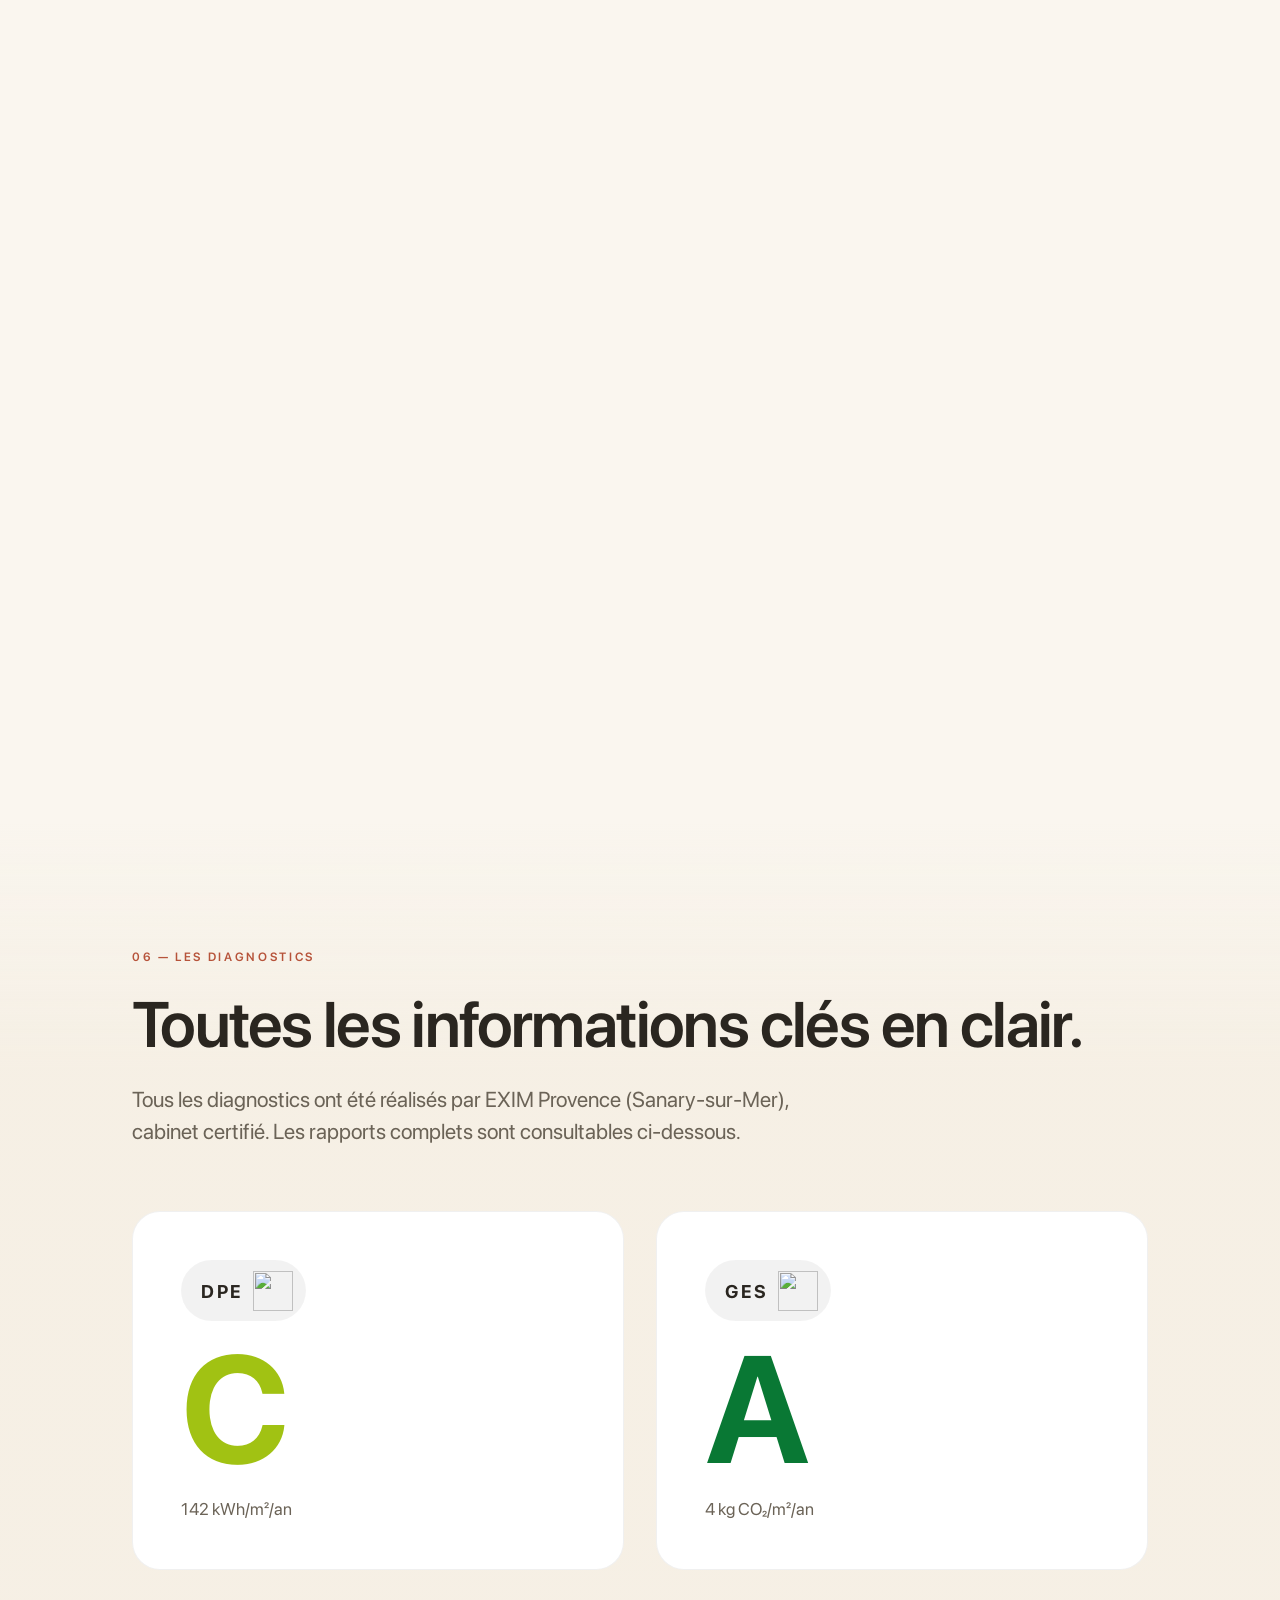
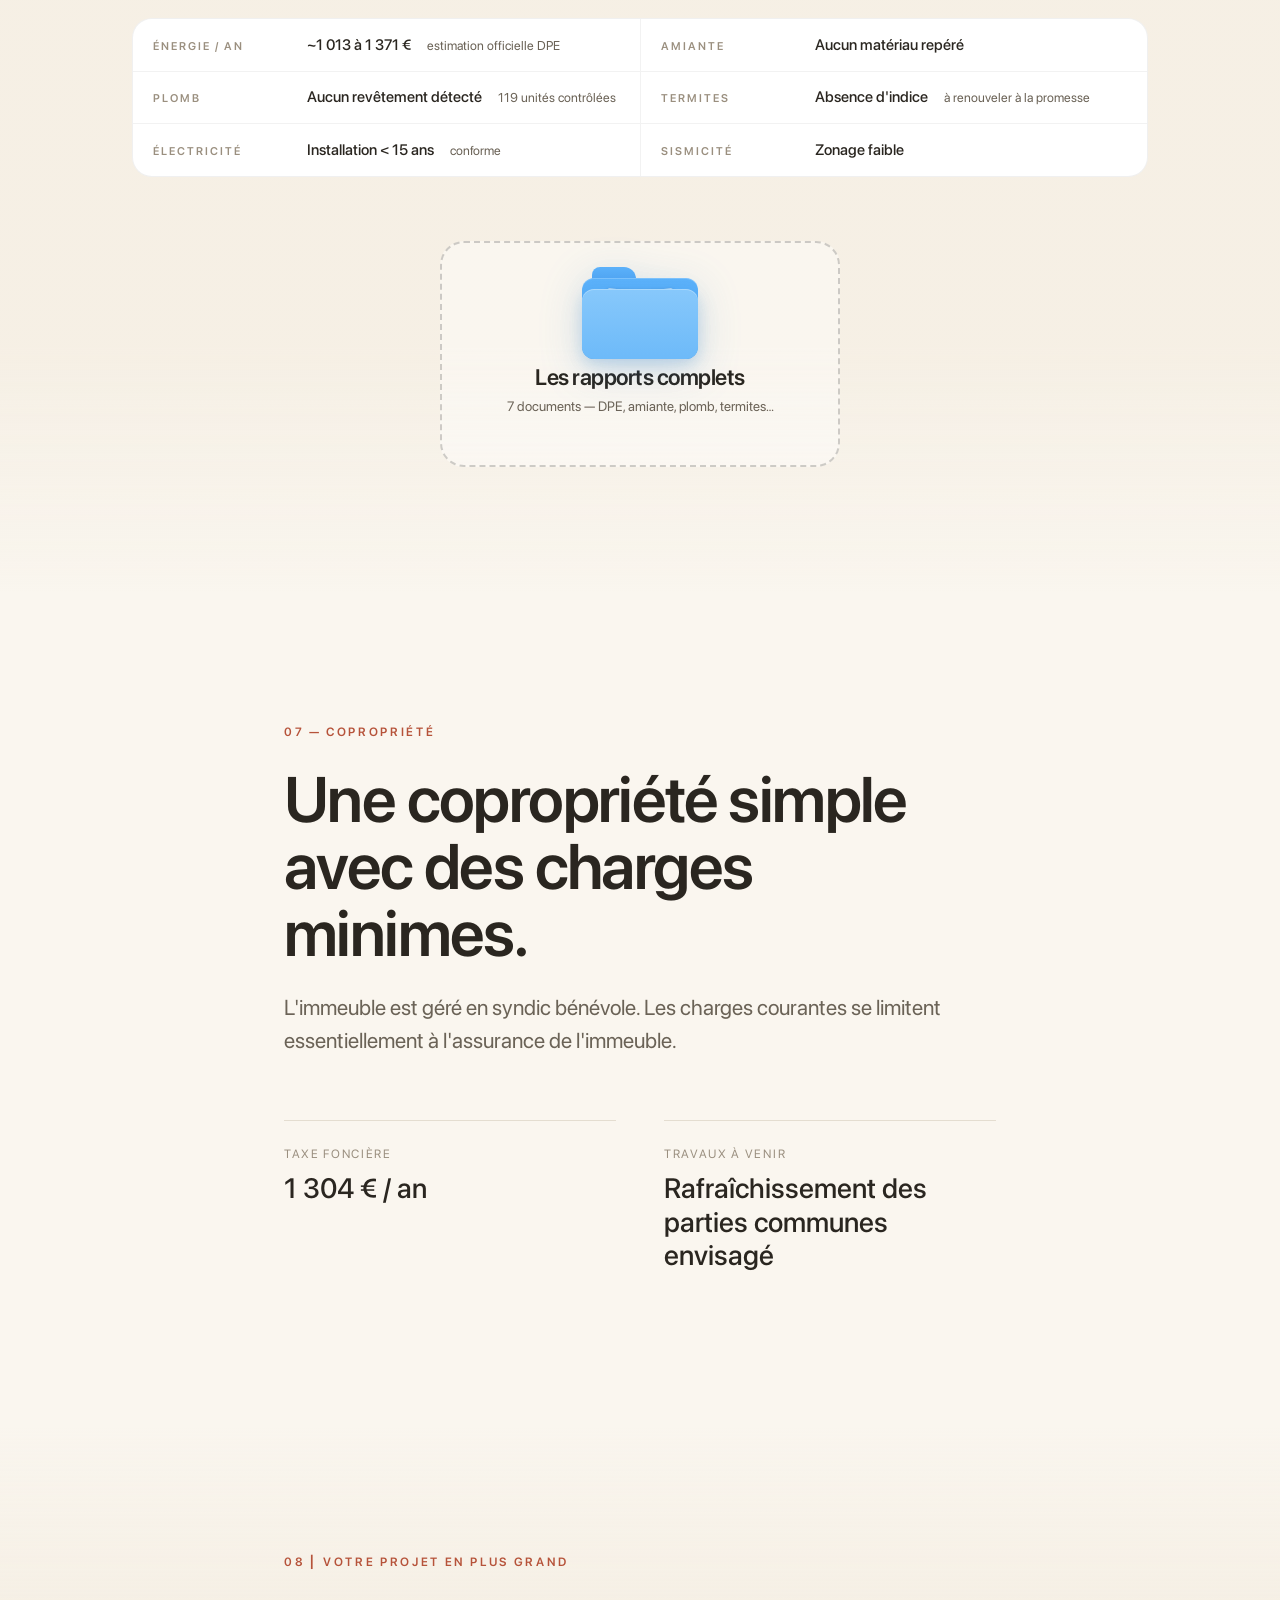
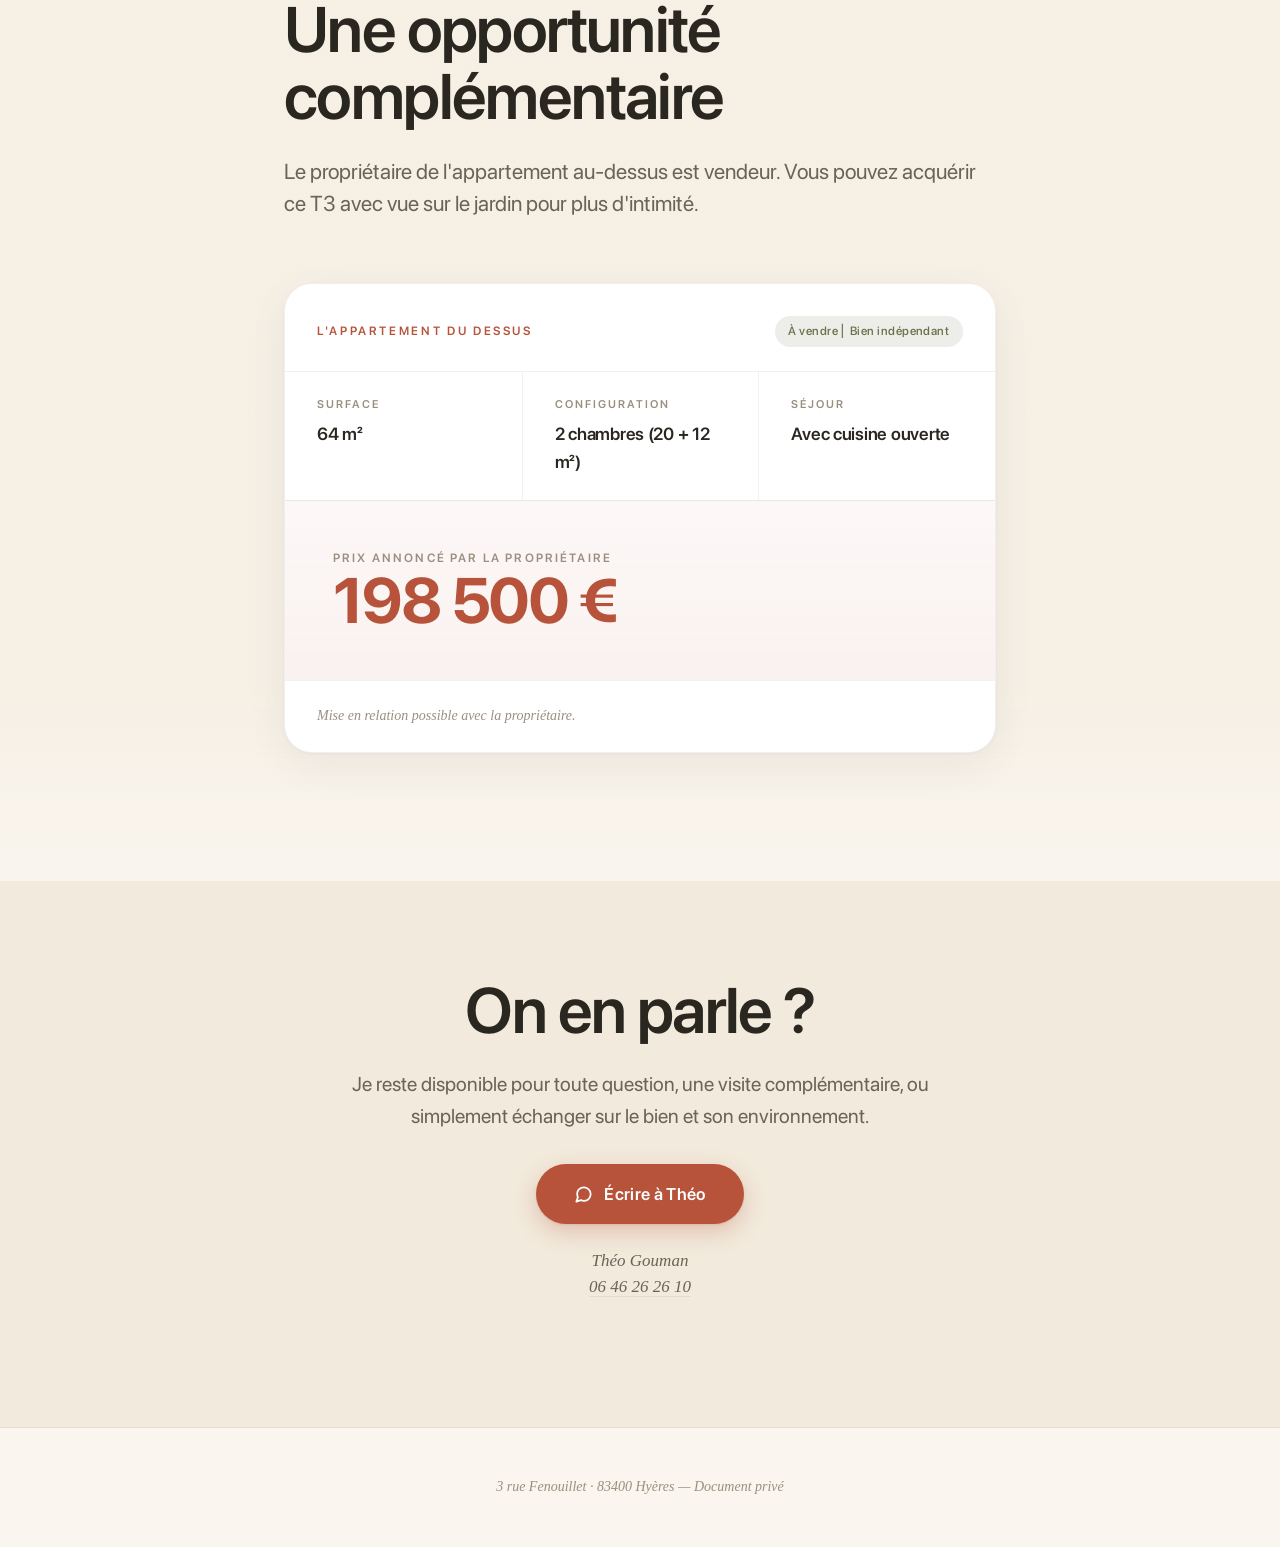
==== commit e003f4b8: "Distances Hyères : "10–20 min des plus belles plages" → "15 min" Wording plus direct dans la grille " ====
--- a/index.html
+++ b/index.html
@@ -3090,7 +3090,7 @@
             <span class="detail">Vols réguliers vers Paris, Bordeaux et l'Europe</span>
           </div>
           <div class="distance-card">
-            <span class="value">10–20 min</span>
+            <span class="value">15 min</span>
             <span class="label">des plus belles plages</span>
             <span class="detail">Almanarre, Madrague, Pesquiers</span>
           </div>
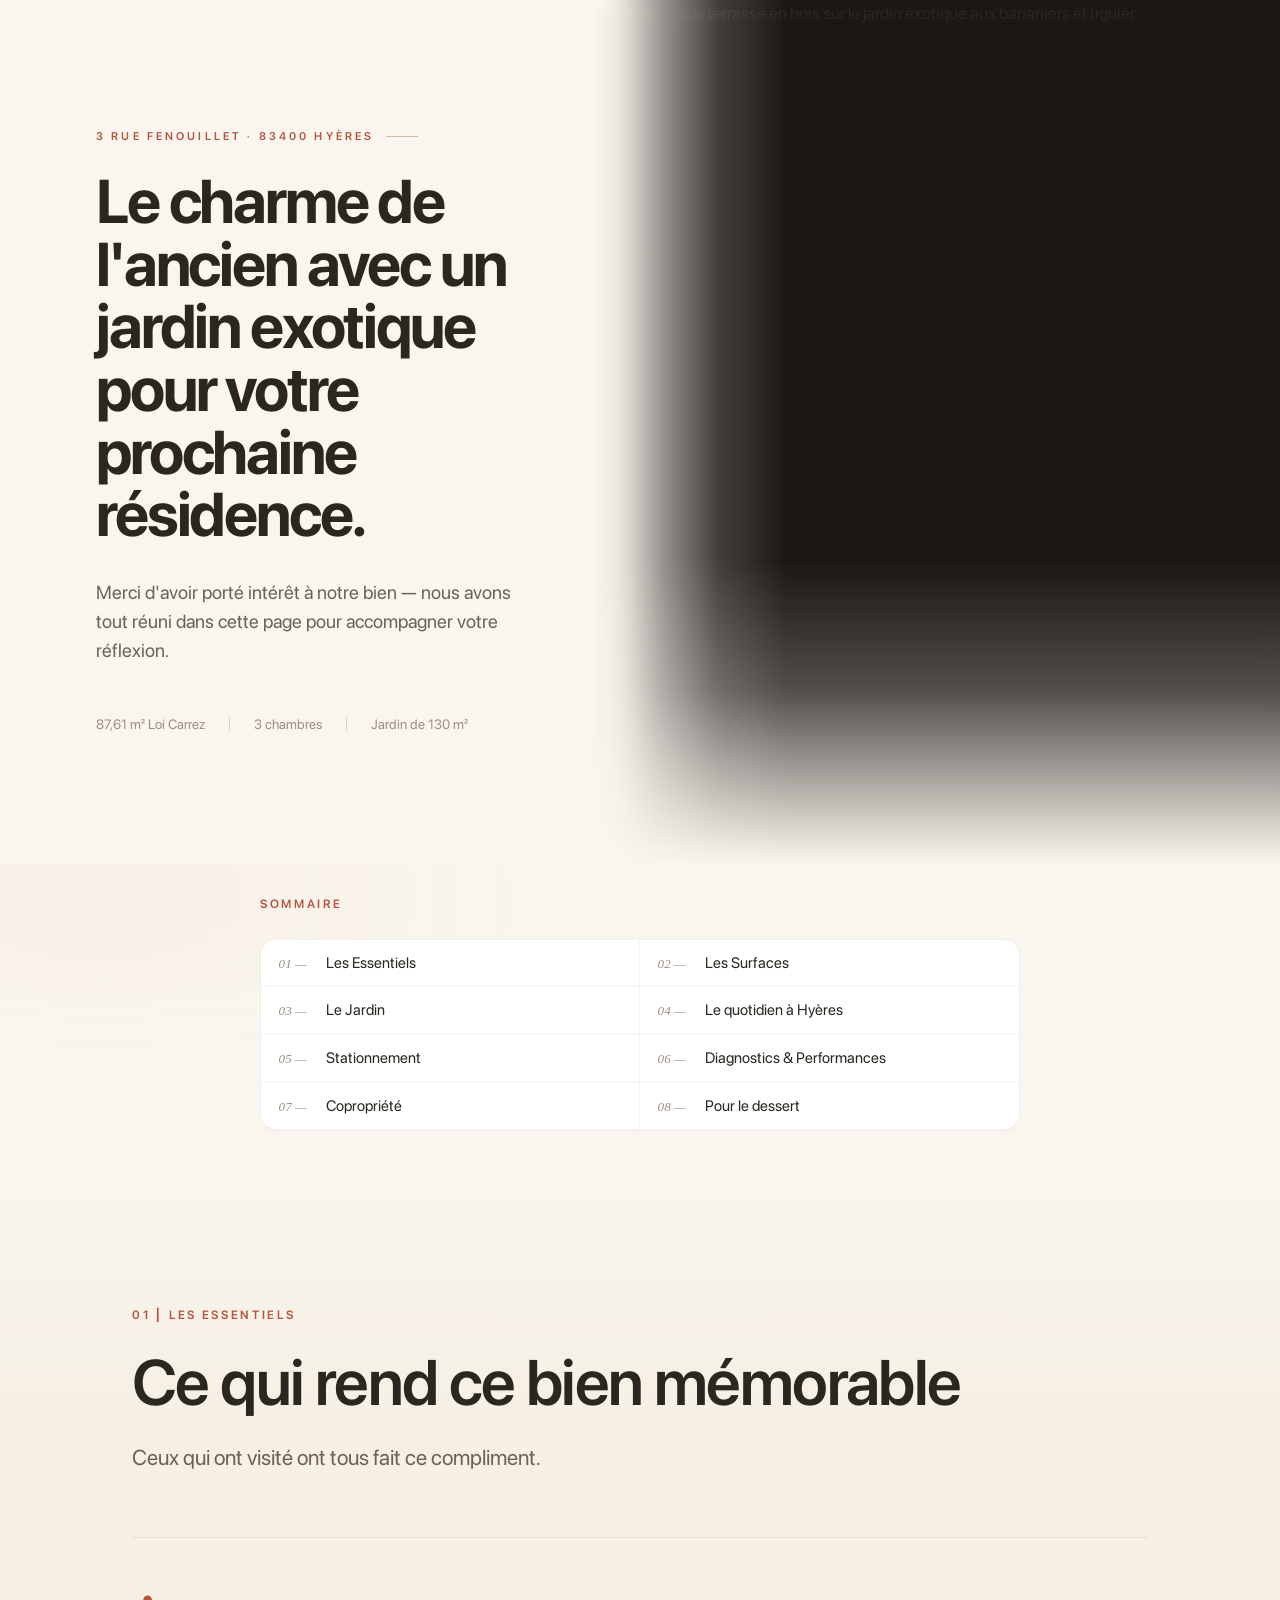
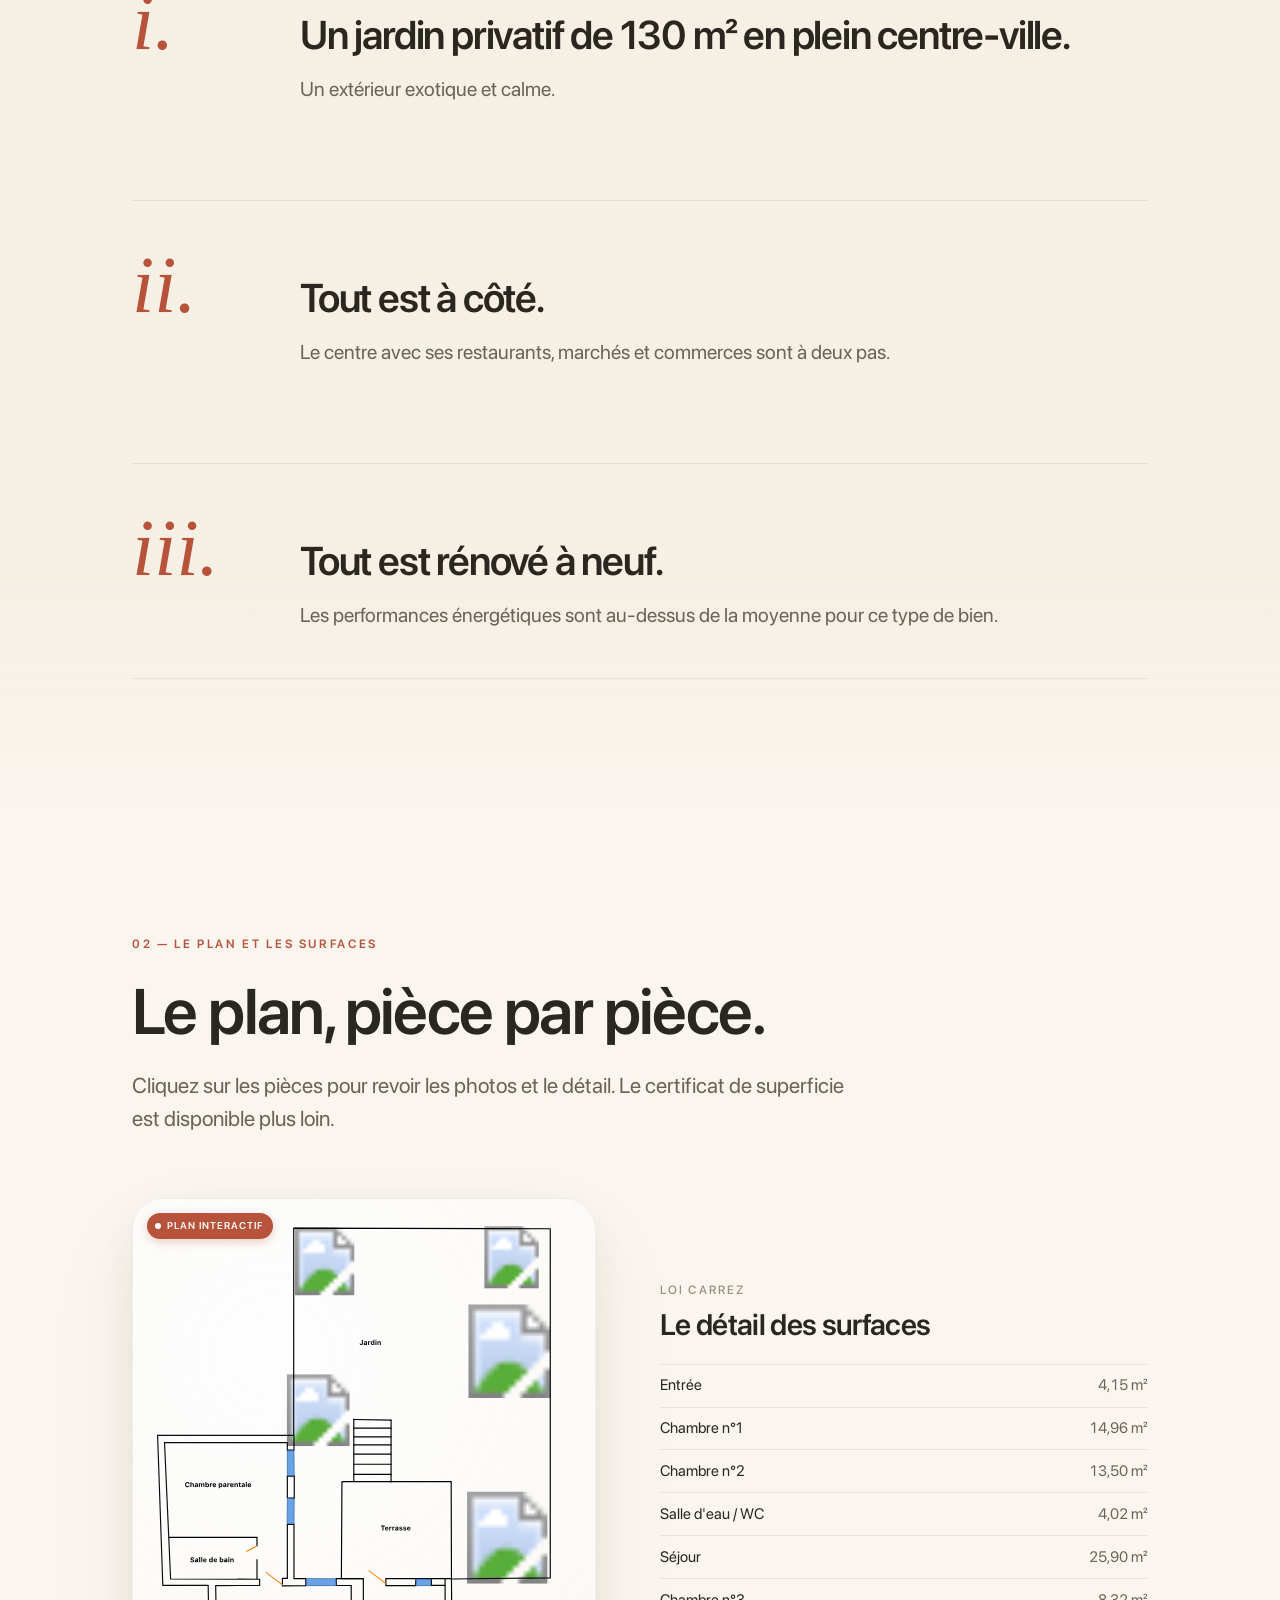
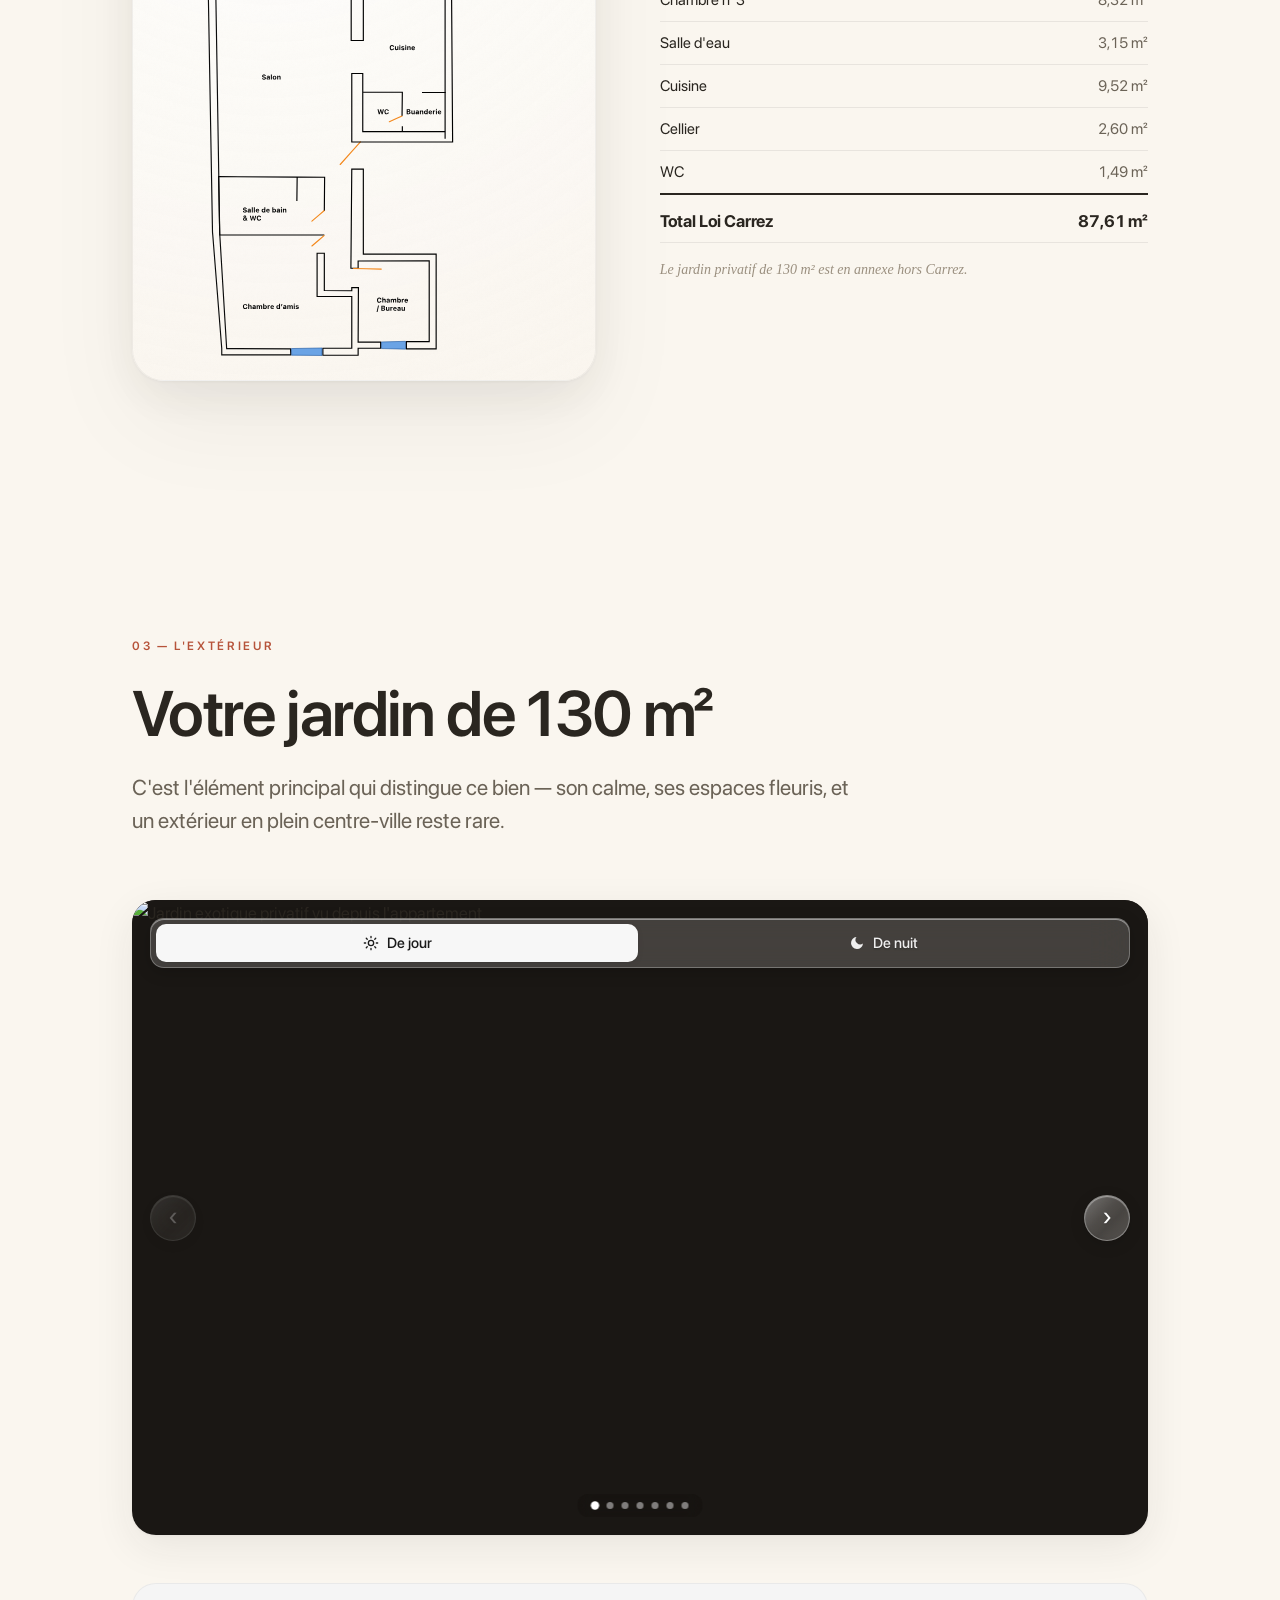
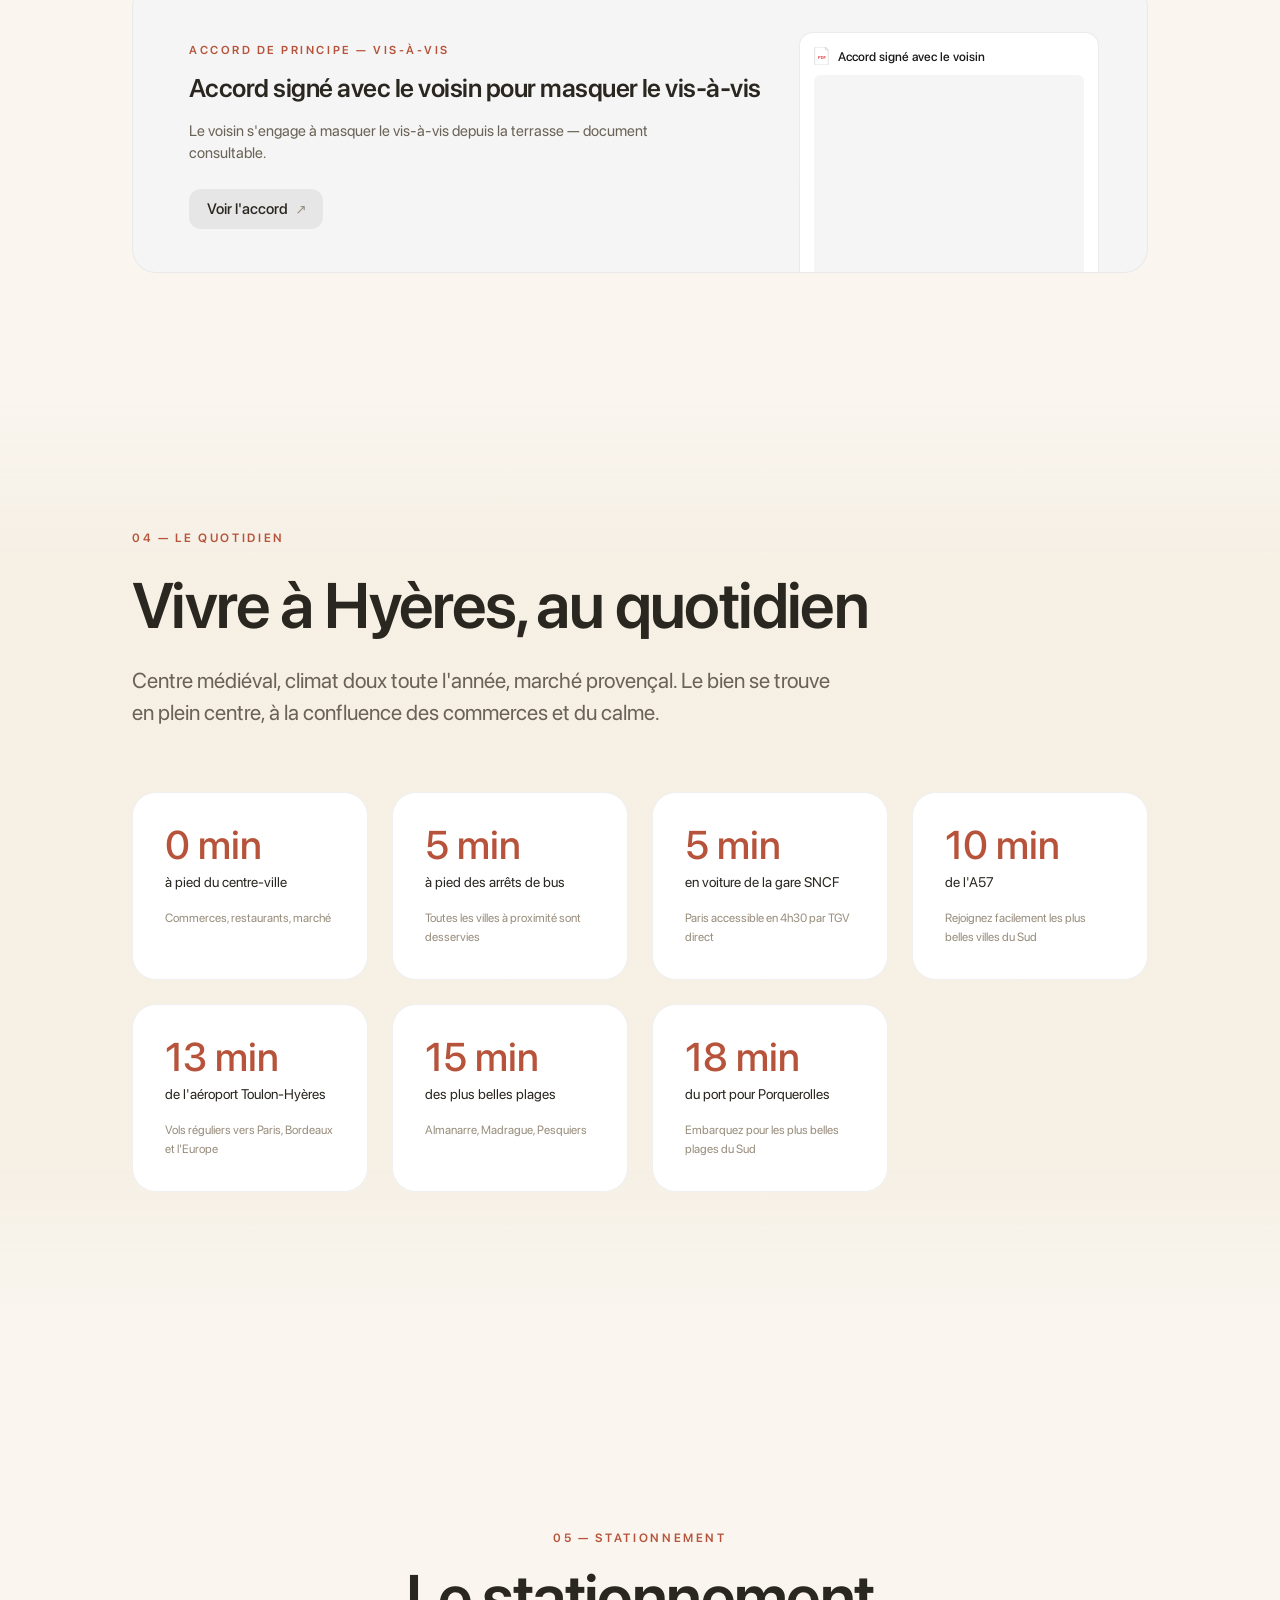
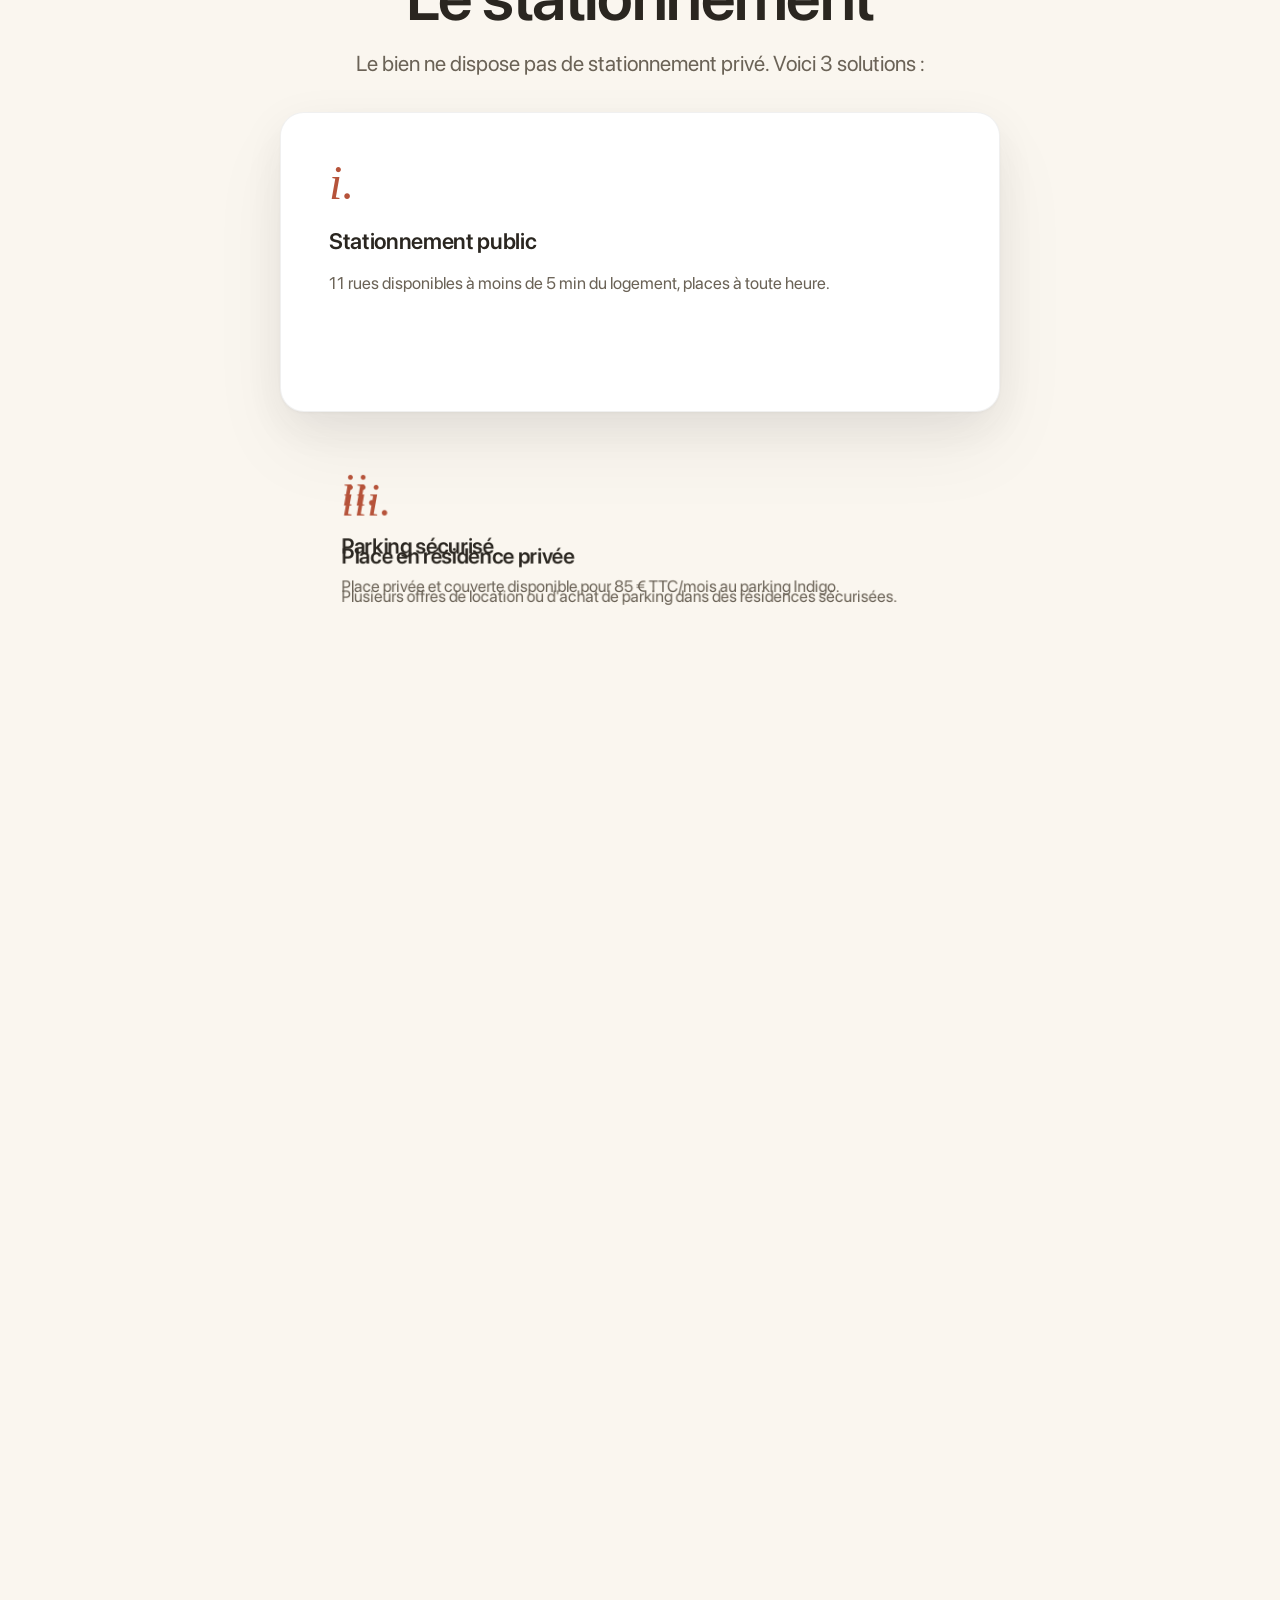
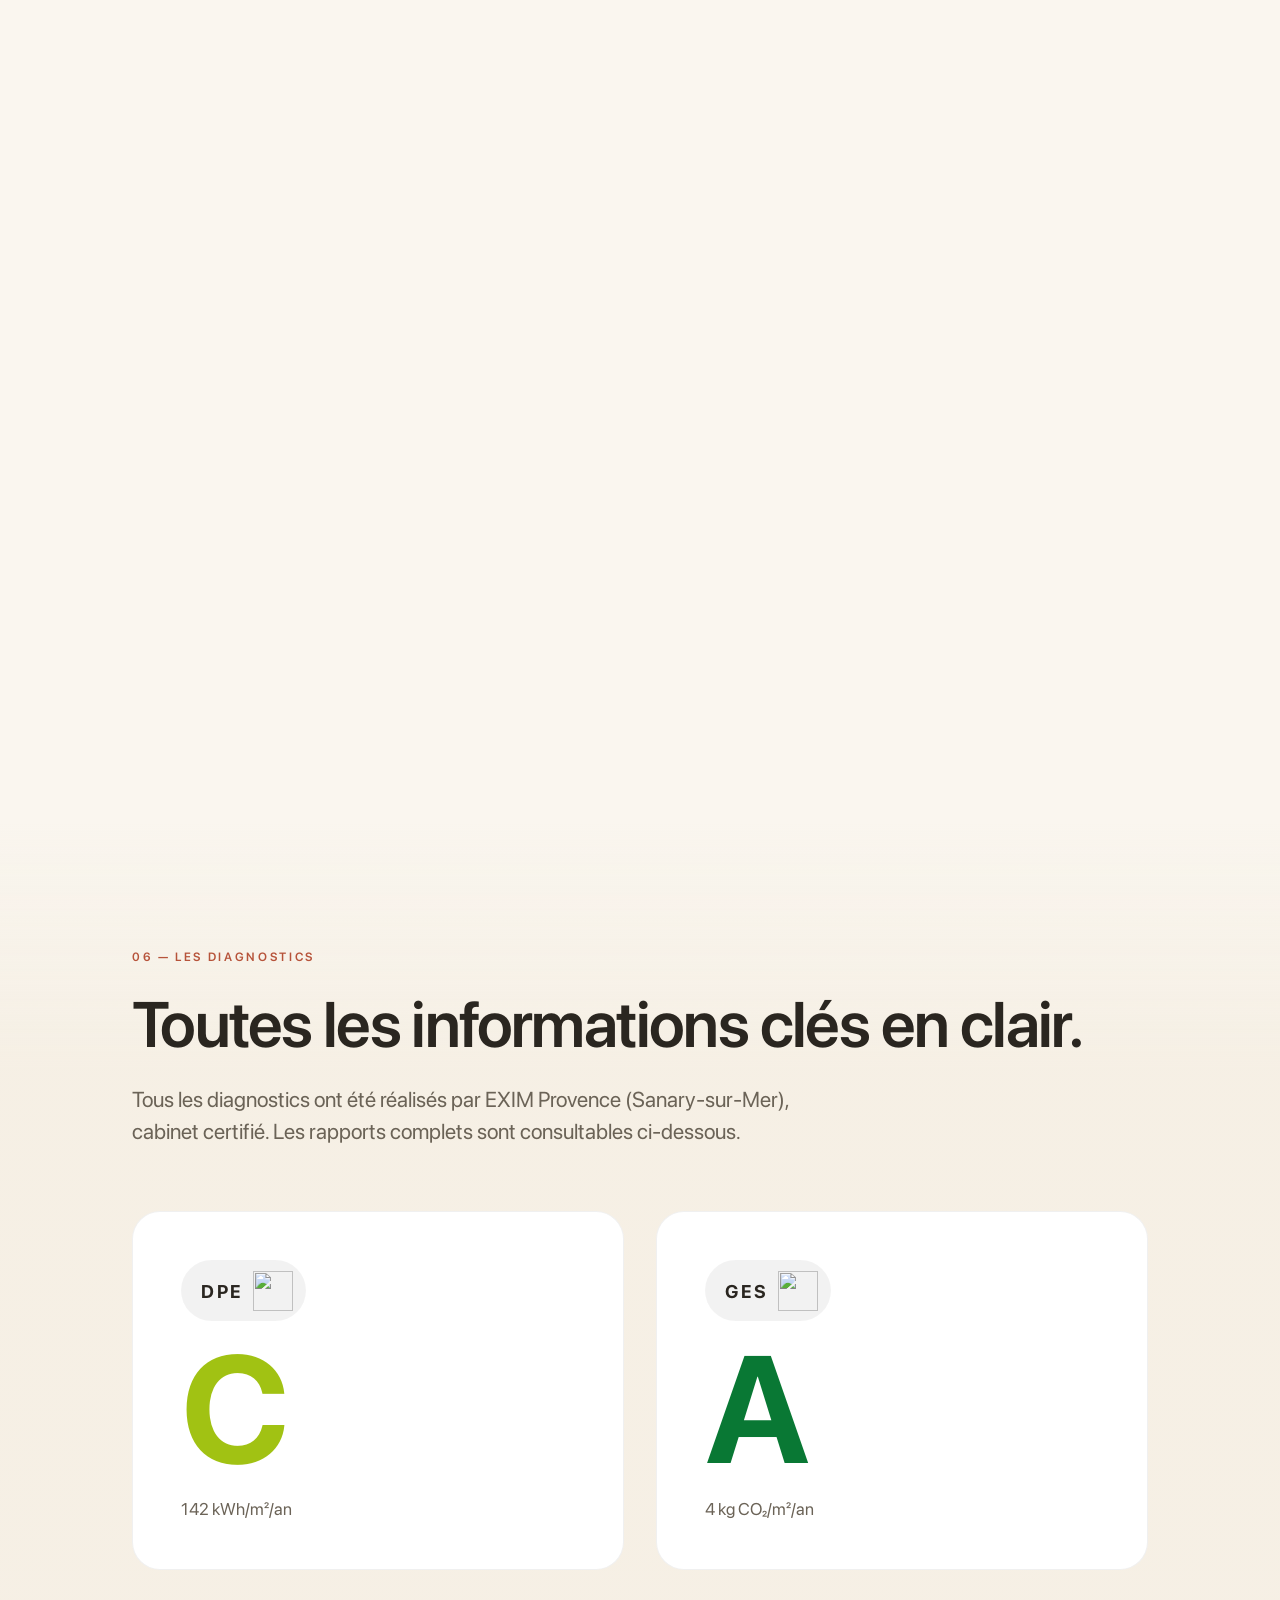
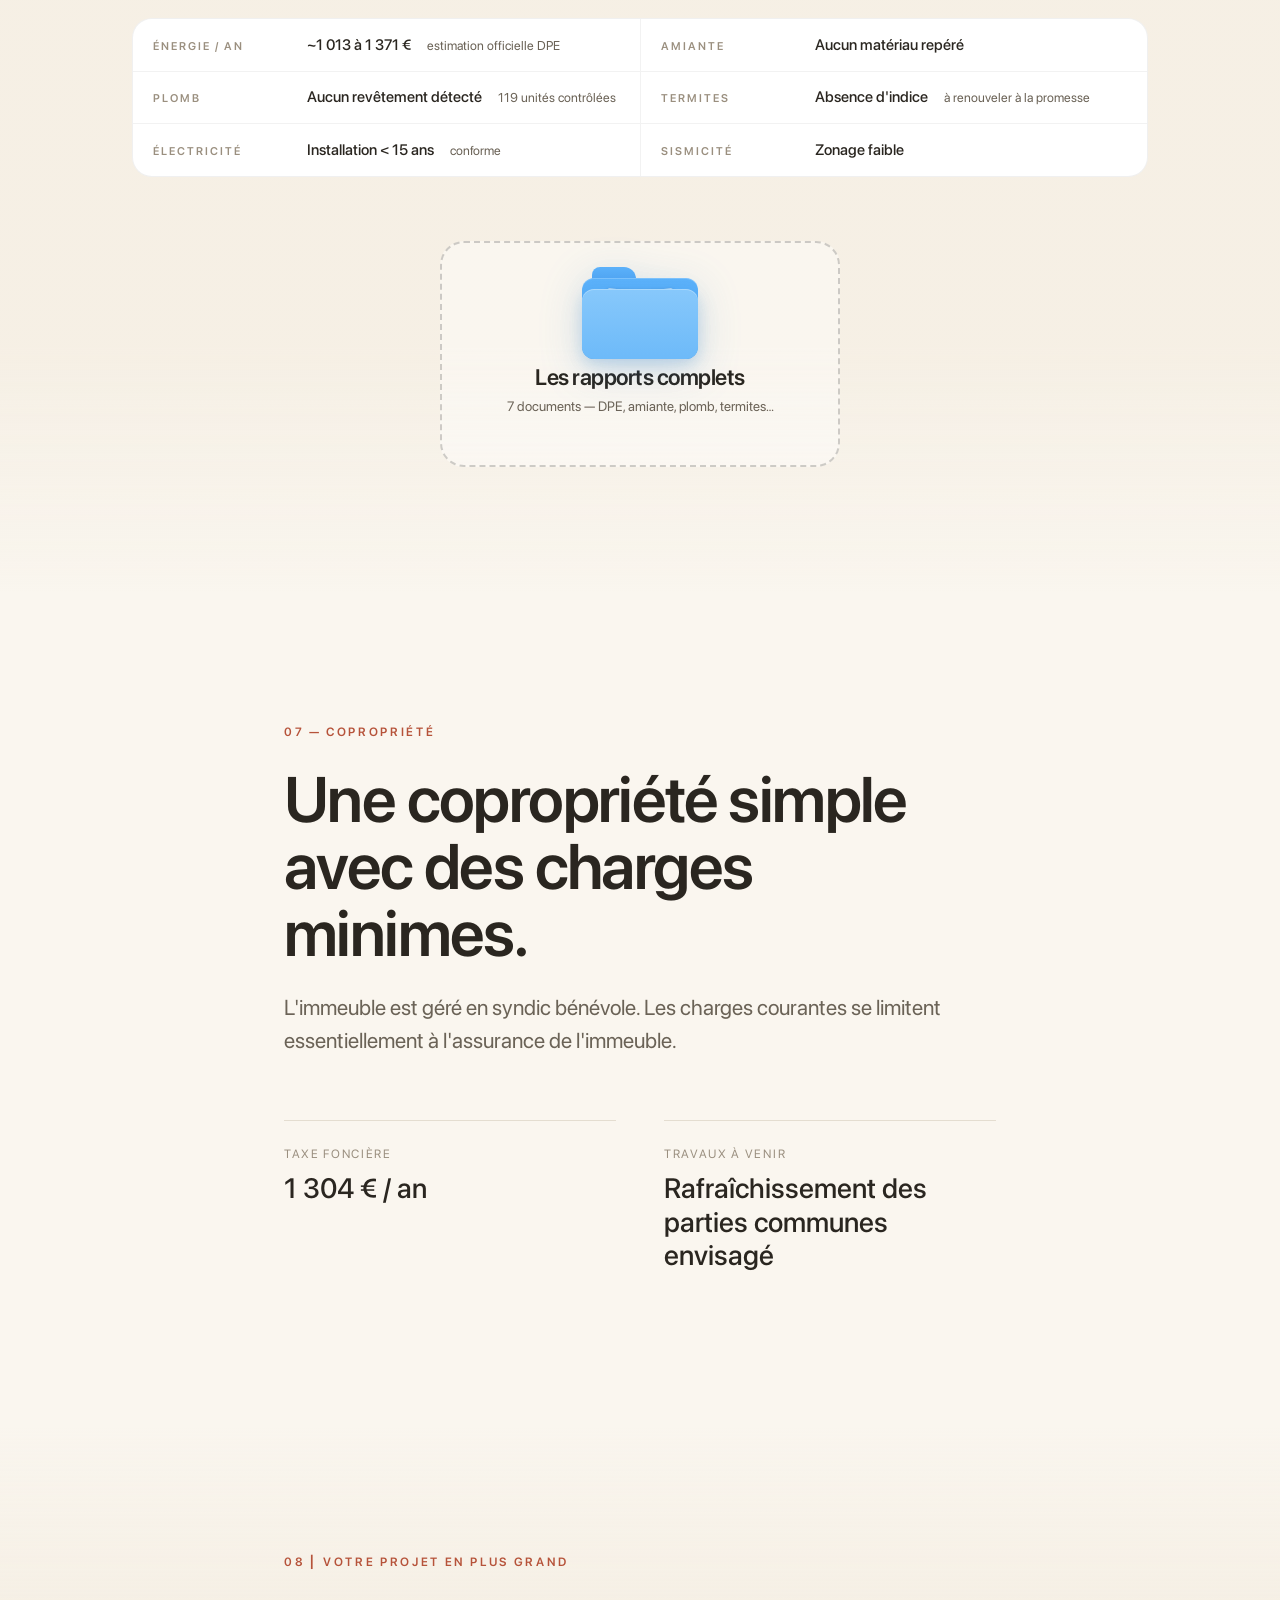
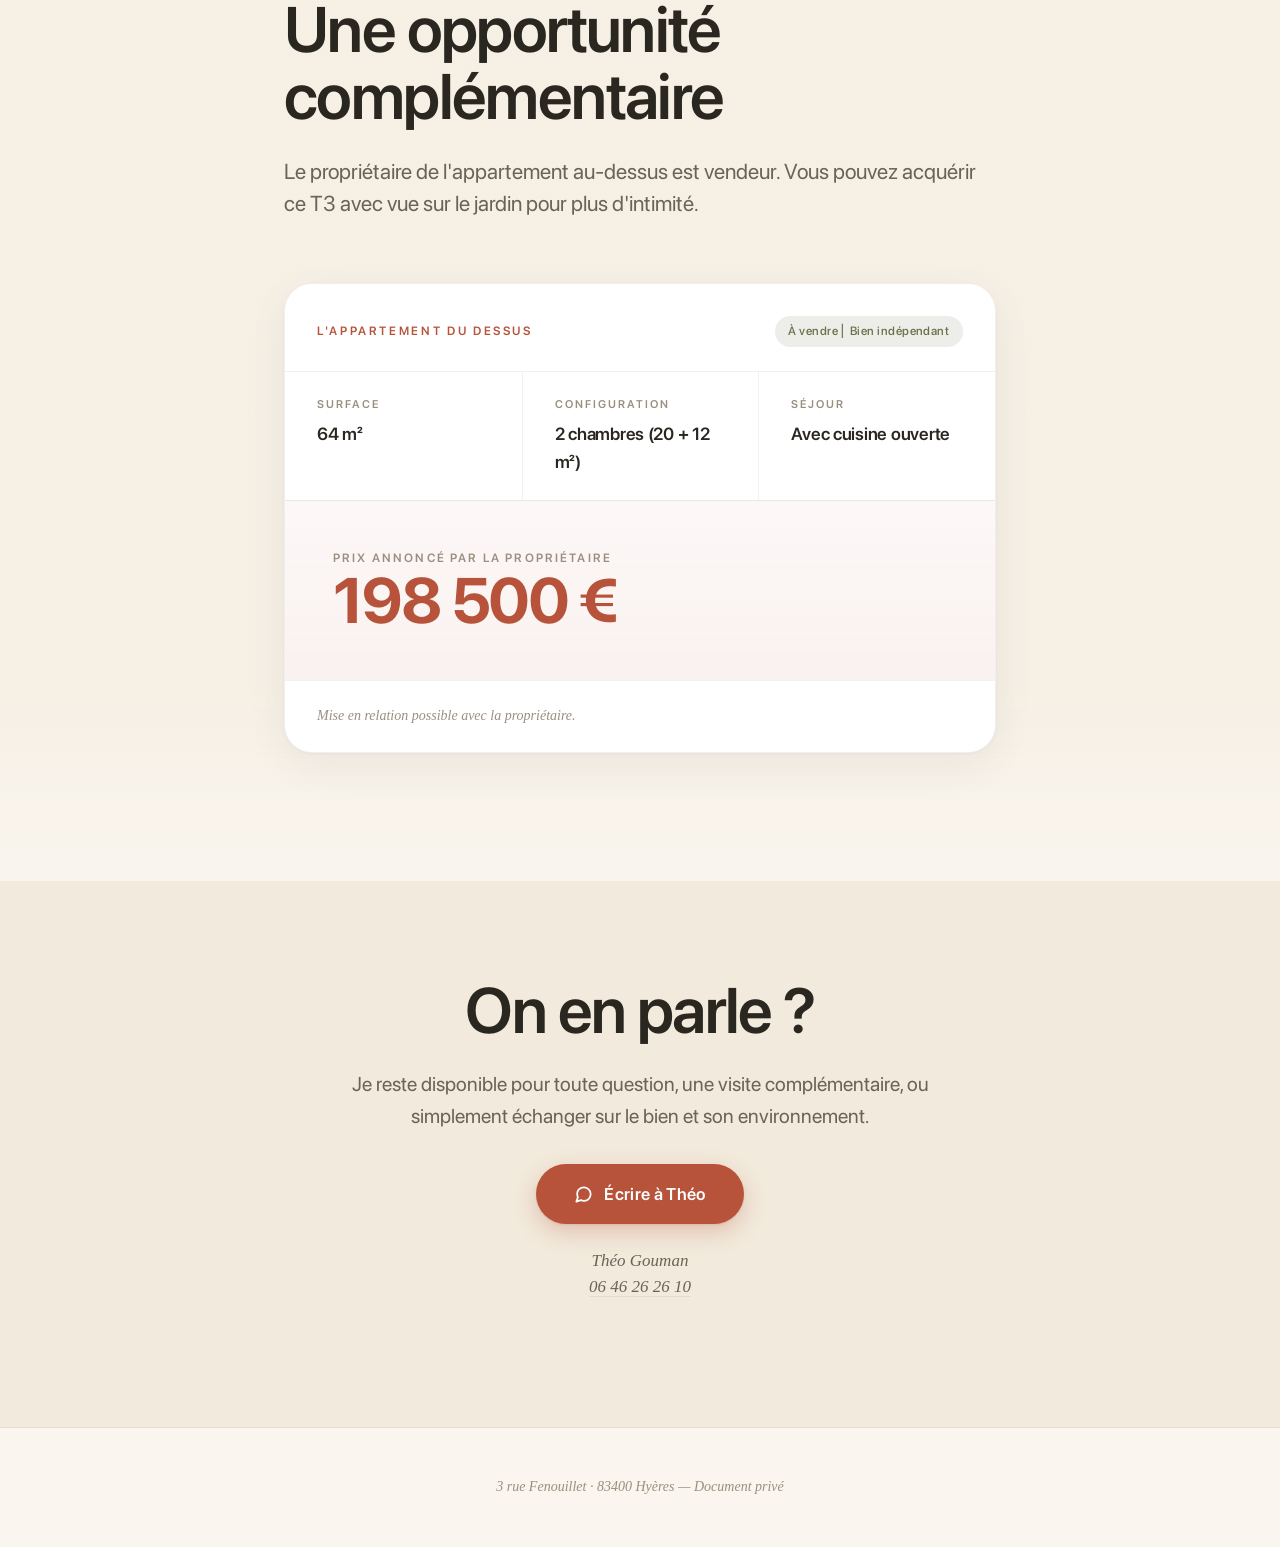
==== commit aceb4d97: "Switcher jardin mobile : fusion visuelle avec le carousel (un seul bloc) Mobile - .jardin-switcher :" ====
--- a/index.html
+++ b/index.html
@@ -1142,38 +1142,38 @@
     /* === GALERIE JARDIN — carousel + switcher overlay liquid-glass intégré === */
     .jardin-carousel {
       position: relative;
-      margin: var(--space-6) 0;
-      border-radius: 24px;
+      border-radius: 0 0 24px 24px;       /* mobile : haut plat (fusionné avec le switcher) */
       overflow: hidden;
-      background: #1a1714;        /* fond sombre pour faire ressortir l'image et le switcher */
-      box-shadow: 0 1px 3px rgba(0,0,0,0.04), 0 12px 40px rgba(42, 38, 32, 0.08);
+      background: #1a1714;
+      box-shadow: 0 1px 3px rgba(0, 0, 0, 0.04), 0 12px 40px rgba(42, 38, 32, 0.08);
+      width: 100%;
     }
 
     /* Wrap : positionne le switcher au-dessus + collé au carousel */
     .jardin-wrap {
       position: relative;
       margin: var(--space-6) 0;
-    }
-
-    /* Switcher — mobile : segmented control en flow, collé/encastré
-       au-dessus du carousel.  Desktop : remonte en overlay liquid-glass
-       sur la photo */
+      display: flex;
+      flex-direction: column;
+    }
+
+    /* Switcher — mobile : segmented control pleine largeur, collé au top
+       du carousel pour former un seul bloc fusionné.
+       Desktop : remonte en overlay liquid-glass sur la photo */
     .jardin-switcher {
       position: relative;
       z-index: 10;
-      display: inline-flex;
+      display: flex;
       align-items: stretch;
       gap: 4px;
-      padding: 4px;
-      background: rgba(0, 0, 0, 0.06);
-      border-radius: 14px;
-      margin: 0 auto -10px;
-      width: fit-content;
-      max-width: calc(100% - 24px);
-    }
-    /* Wrapper pour centrer le switcher en flow */
-    .jardin-wrap { display: flex; flex-direction: column; align-items: center; }
-    .jardin-carousel { width: 100%; }
+      padding: 5px;
+      background: rgba(0, 0, 0, 0.04);
+      border: 1px solid rgba(0, 0, 0, 0.06);
+      border-bottom: none;
+      border-radius: 24px 24px 0 0;       /* haut arrondi, bas plat → collé au carousel */
+      margin: 0;
+      width: 100%;
+    }
     .jardin-switch-btn {
       flex: 1;
       display: inline-flex;
@@ -1209,6 +1209,7 @@
     }
     @media (min-width: 700px) {
       .jardin-wrap { display: block; }
+      .jardin-carousel { border-radius: 24px; }       /* tous coins arrondis en desktop */
       .jardin-switcher {
         position: absolute;
         top: 18px;
@@ -1218,10 +1219,12 @@
         max-width: none;
         width: auto;
         display: flex;
+        border-radius: 14px;                          /* pilule overlay desktop */
         background: rgba(255, 255, 255, 0.18);
         backdrop-filter: blur(20px) saturate(1.4);
         -webkit-backdrop-filter: blur(20px) saturate(1.4);
         border: 1px solid rgba(255, 255, 255, 0.28);
+        border-bottom: 1px solid rgba(255, 255, 255, 0.28);
         box-shadow:
           0 4px 16px rgba(0, 0, 0, 0.18),
           inset 0 1px 0 rgba(255, 255, 255, 0.45);
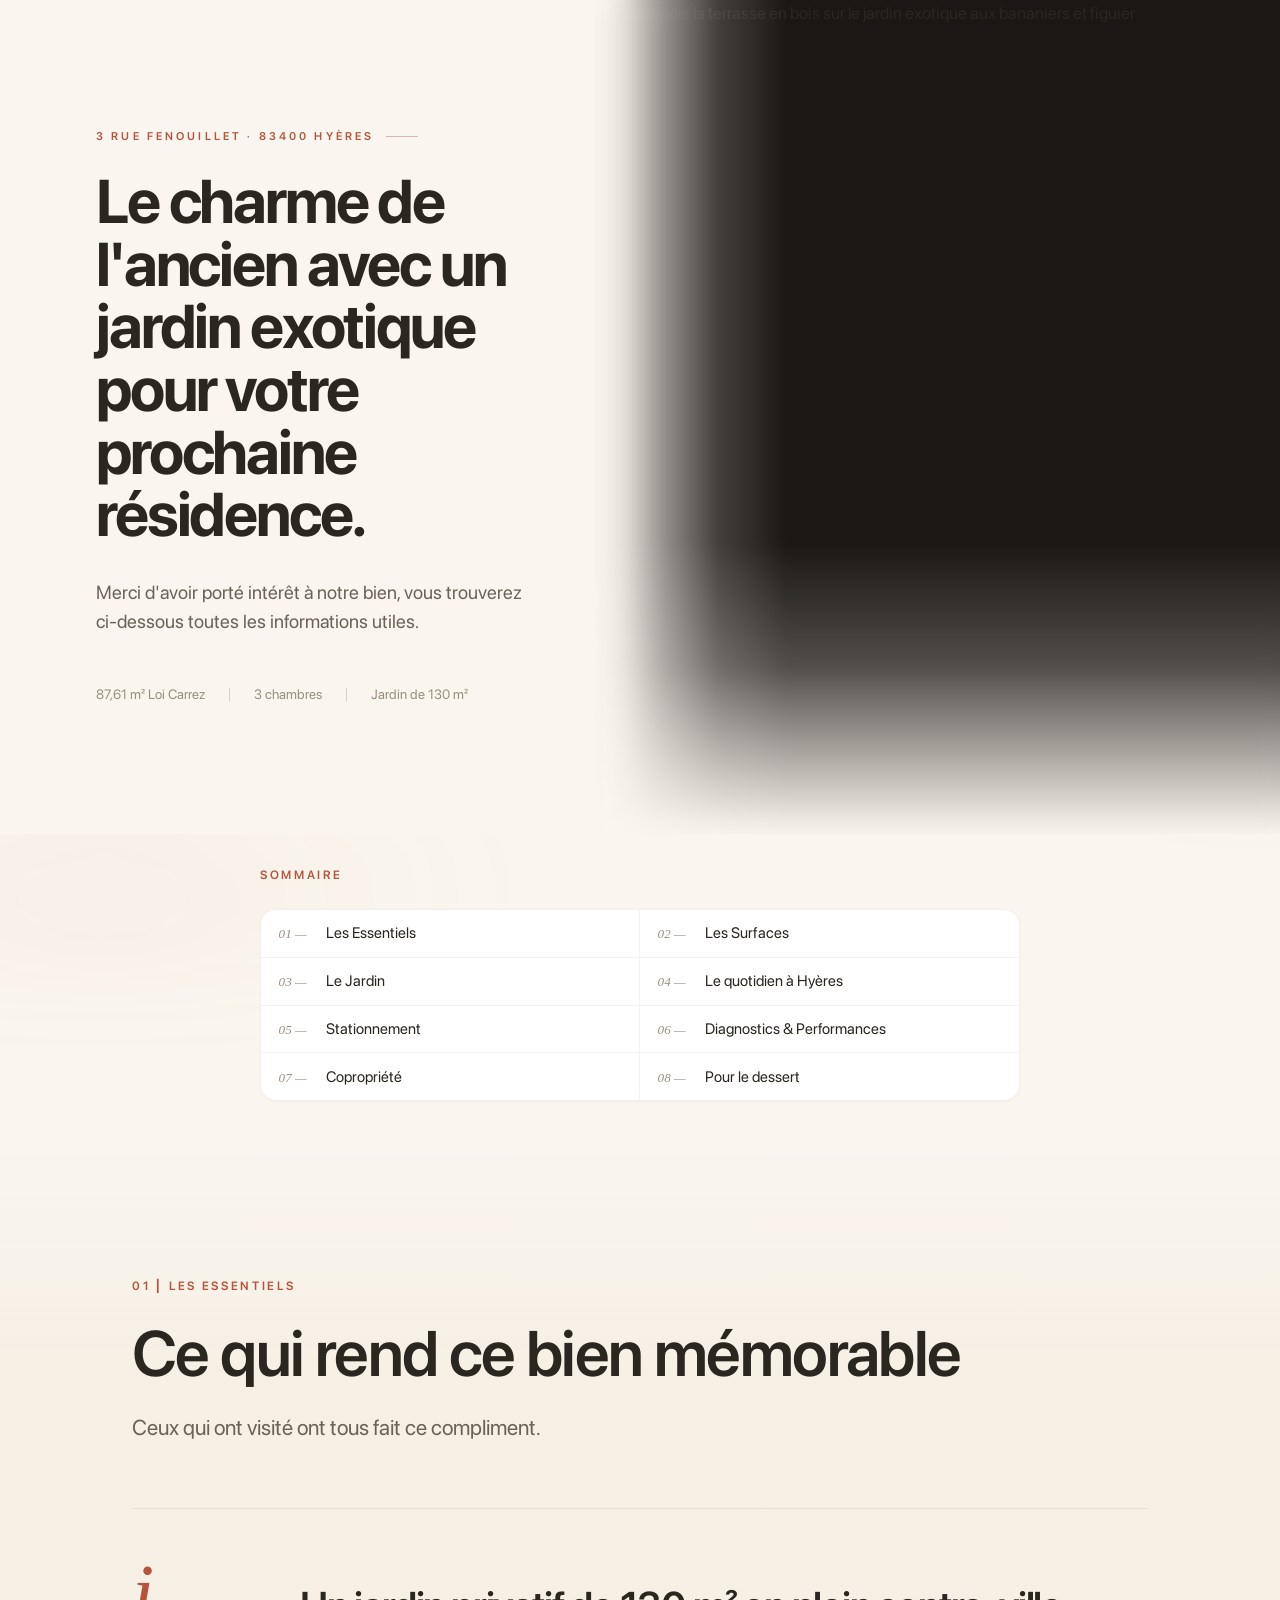
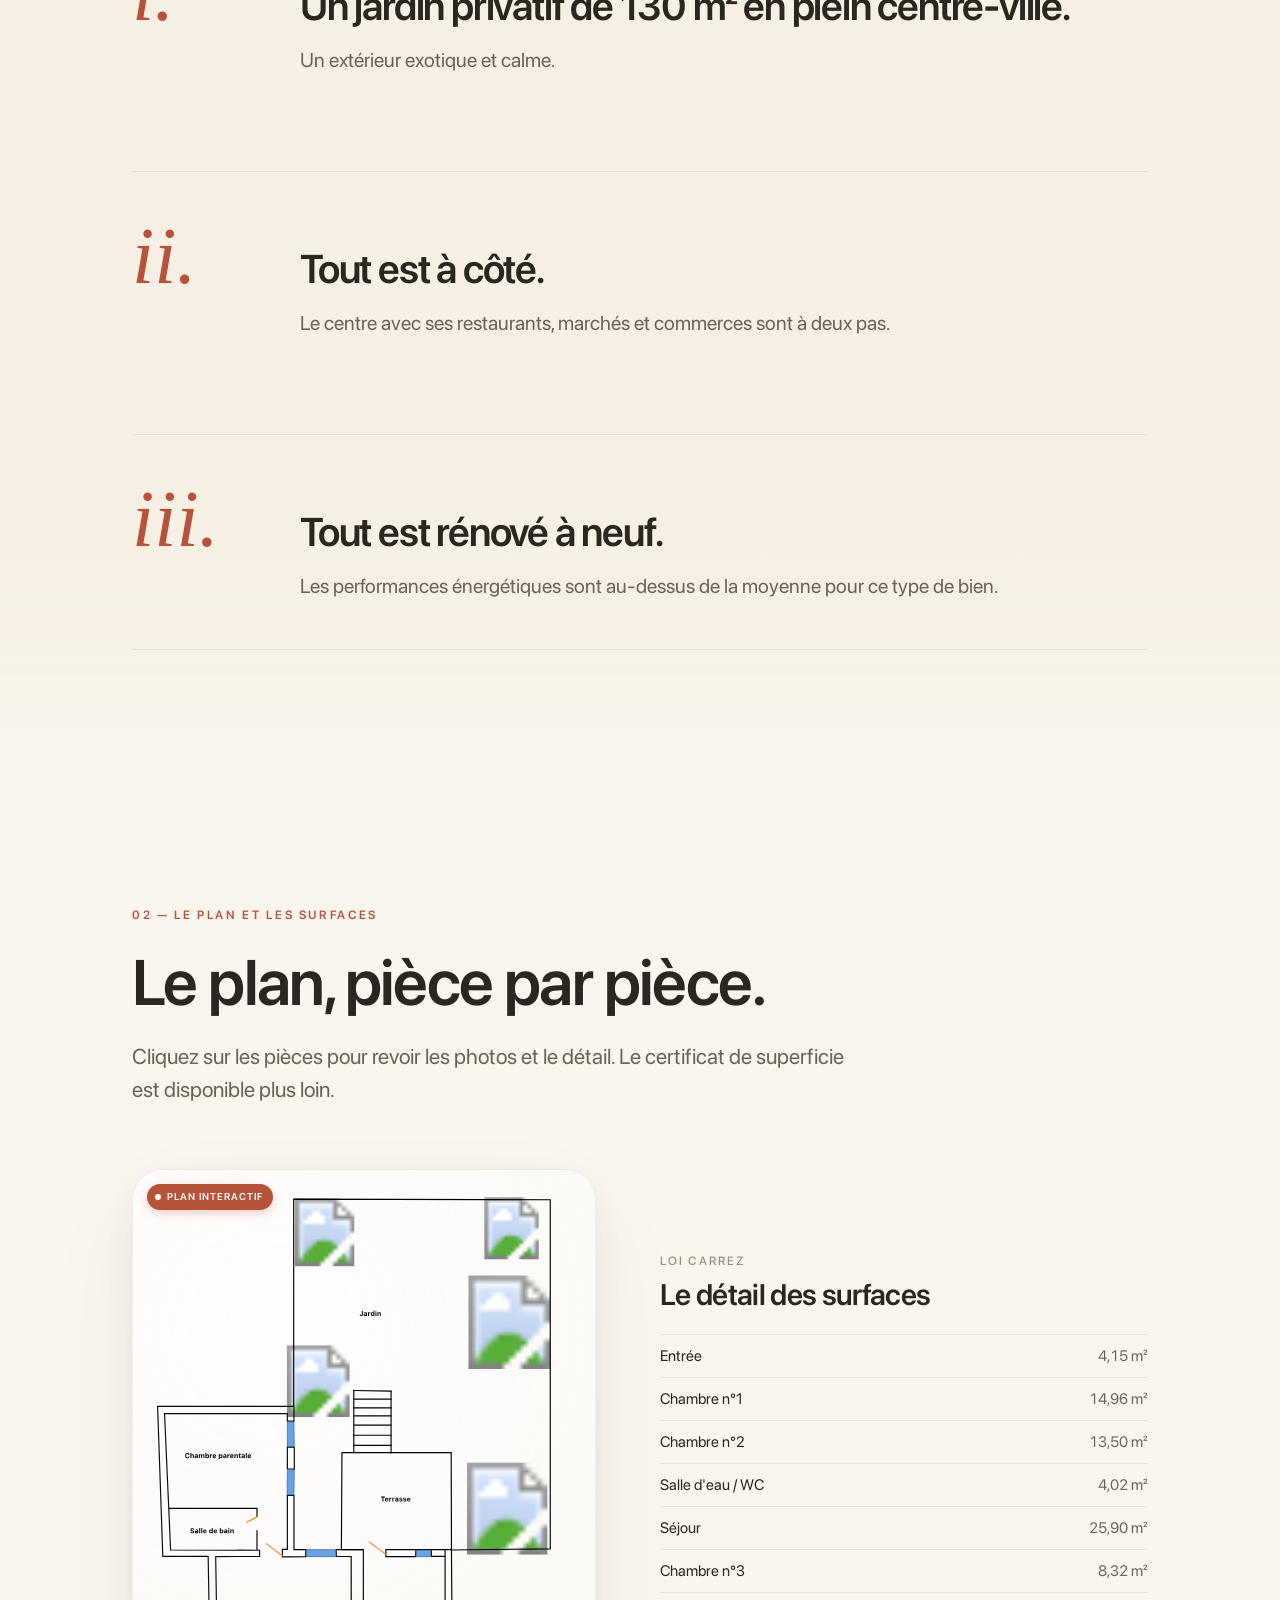
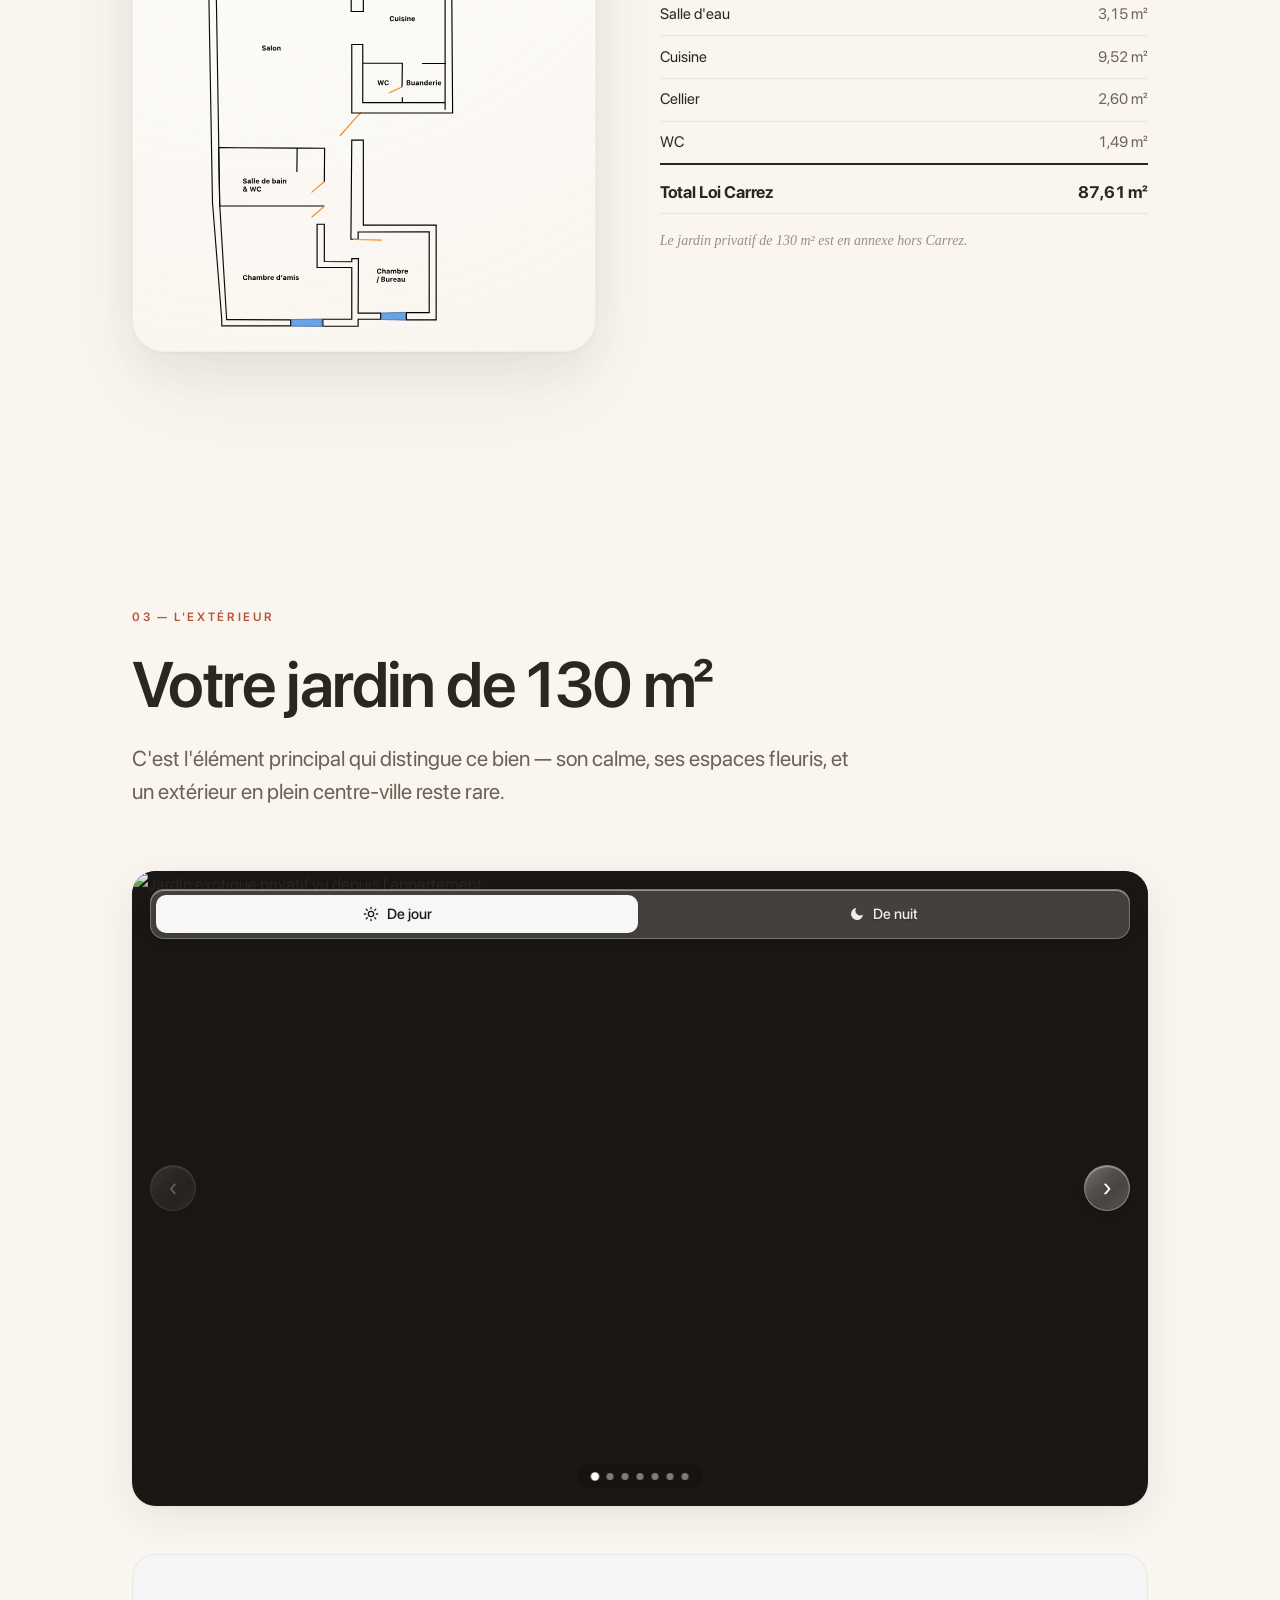
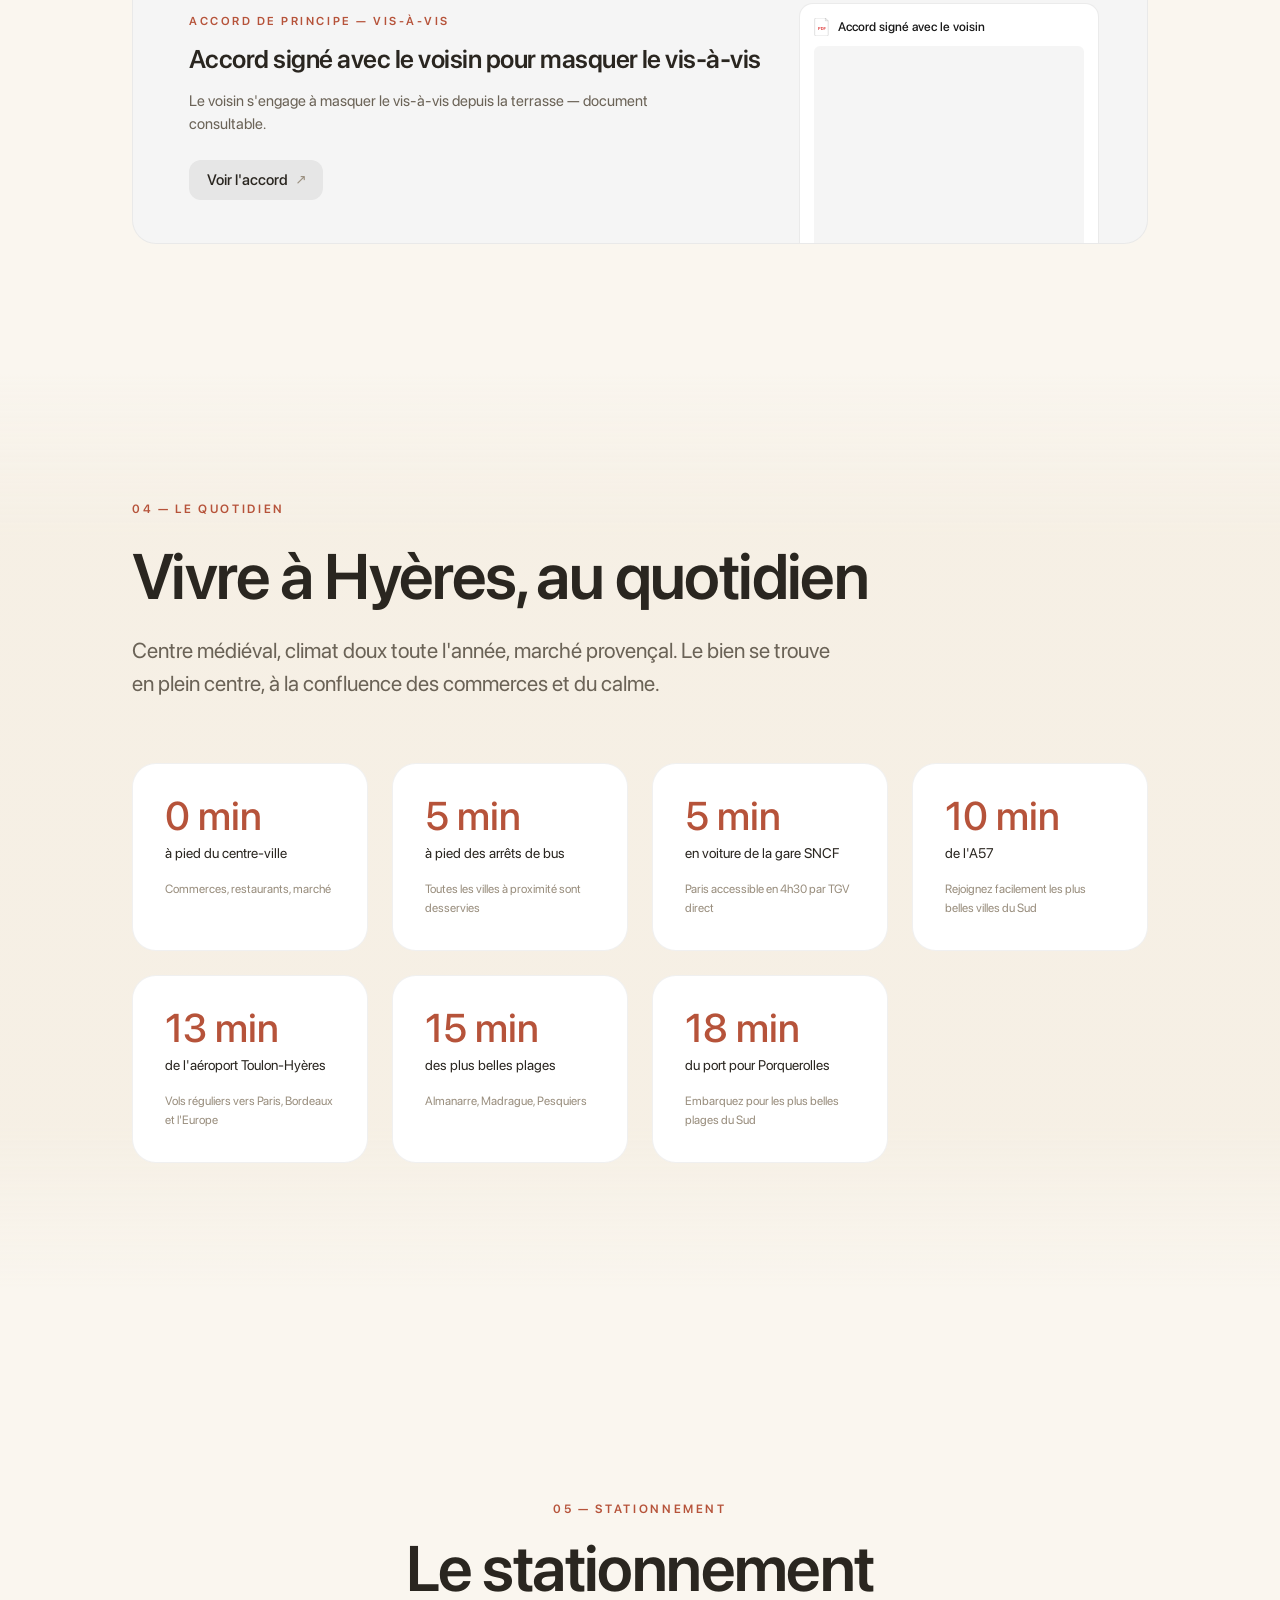
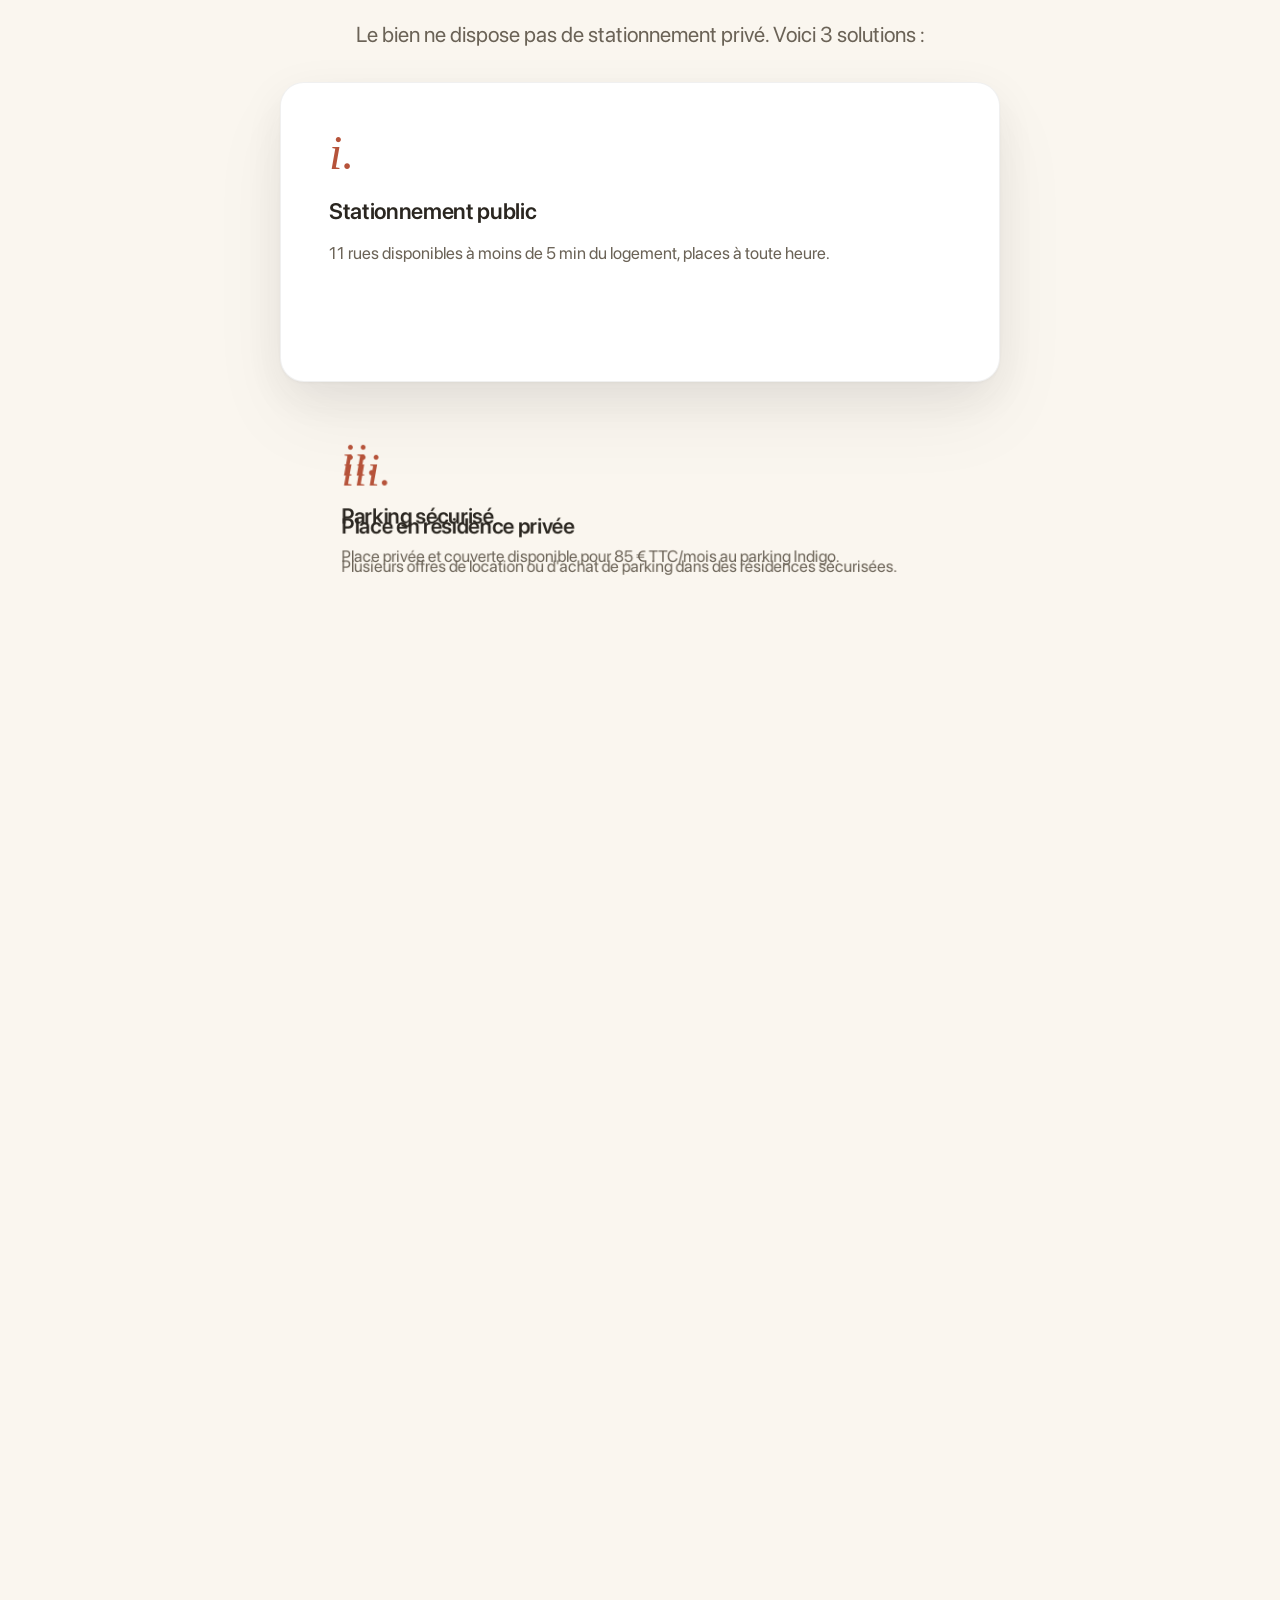
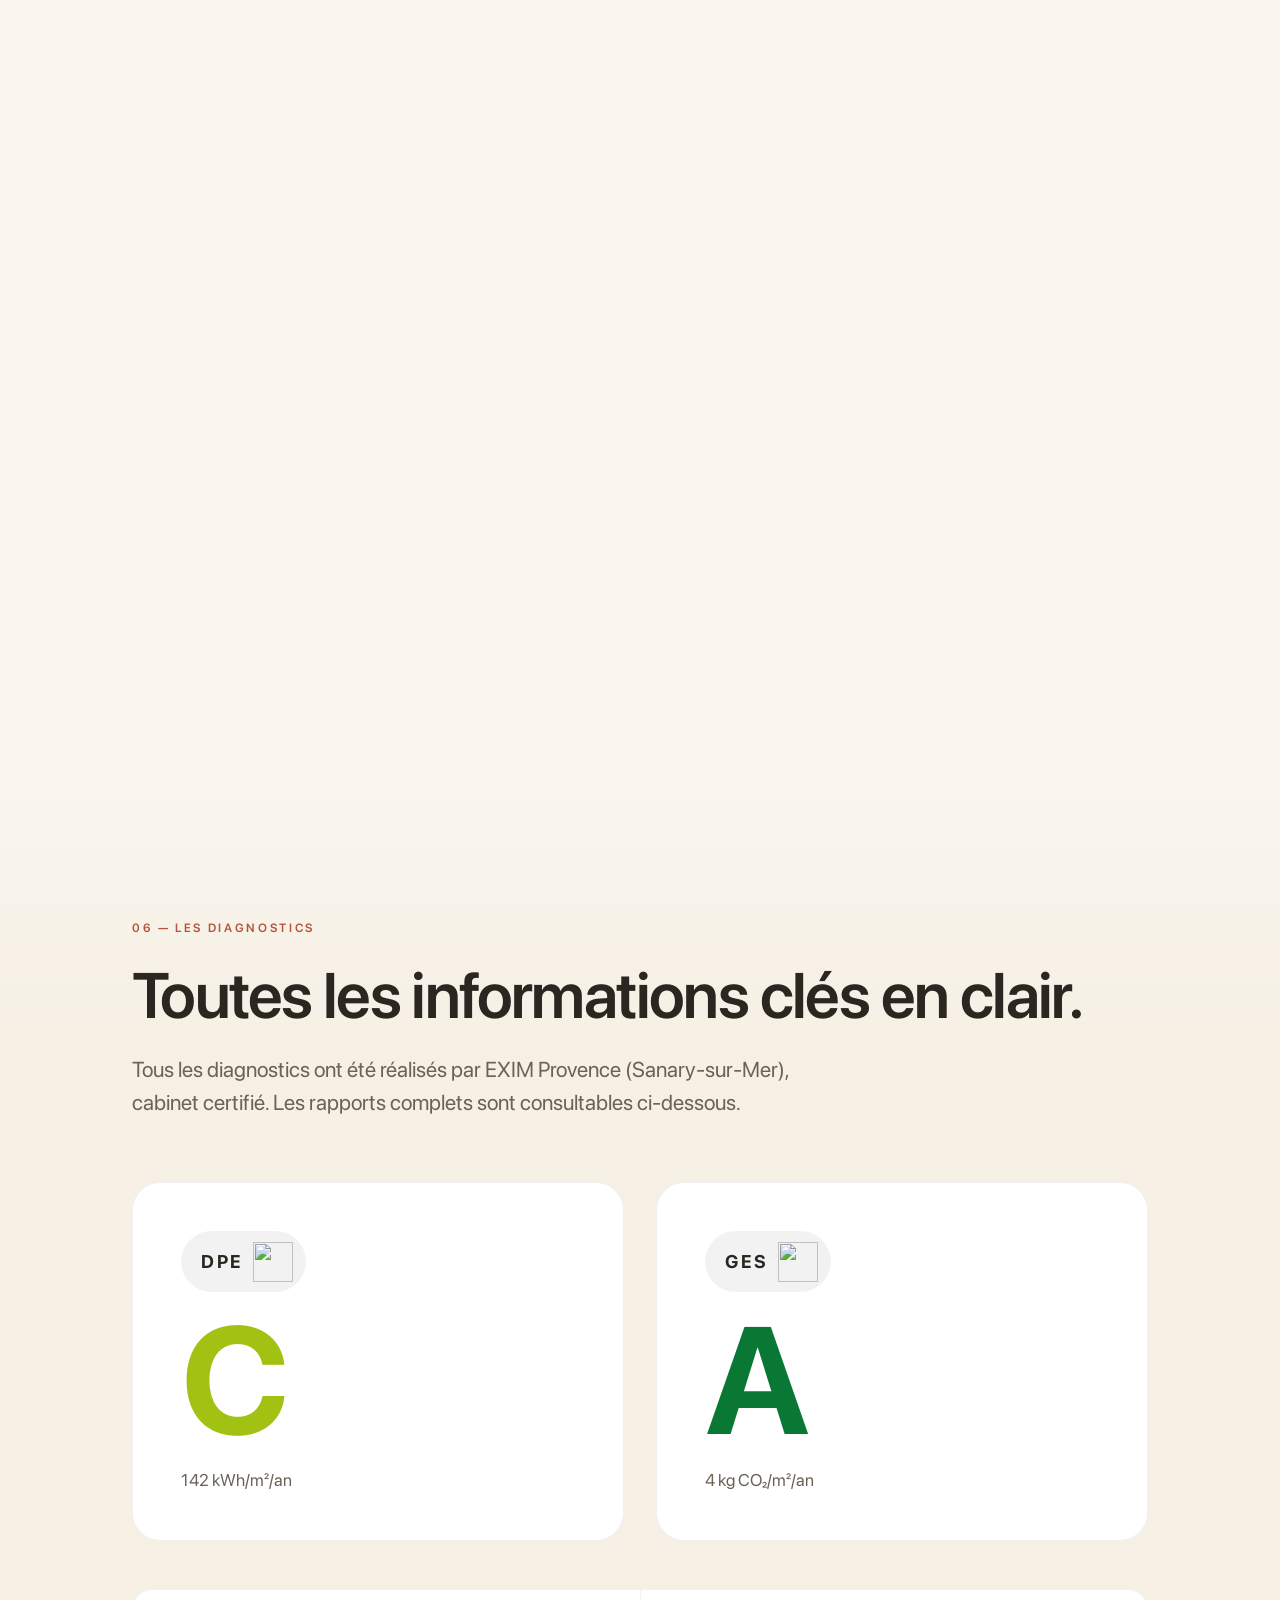
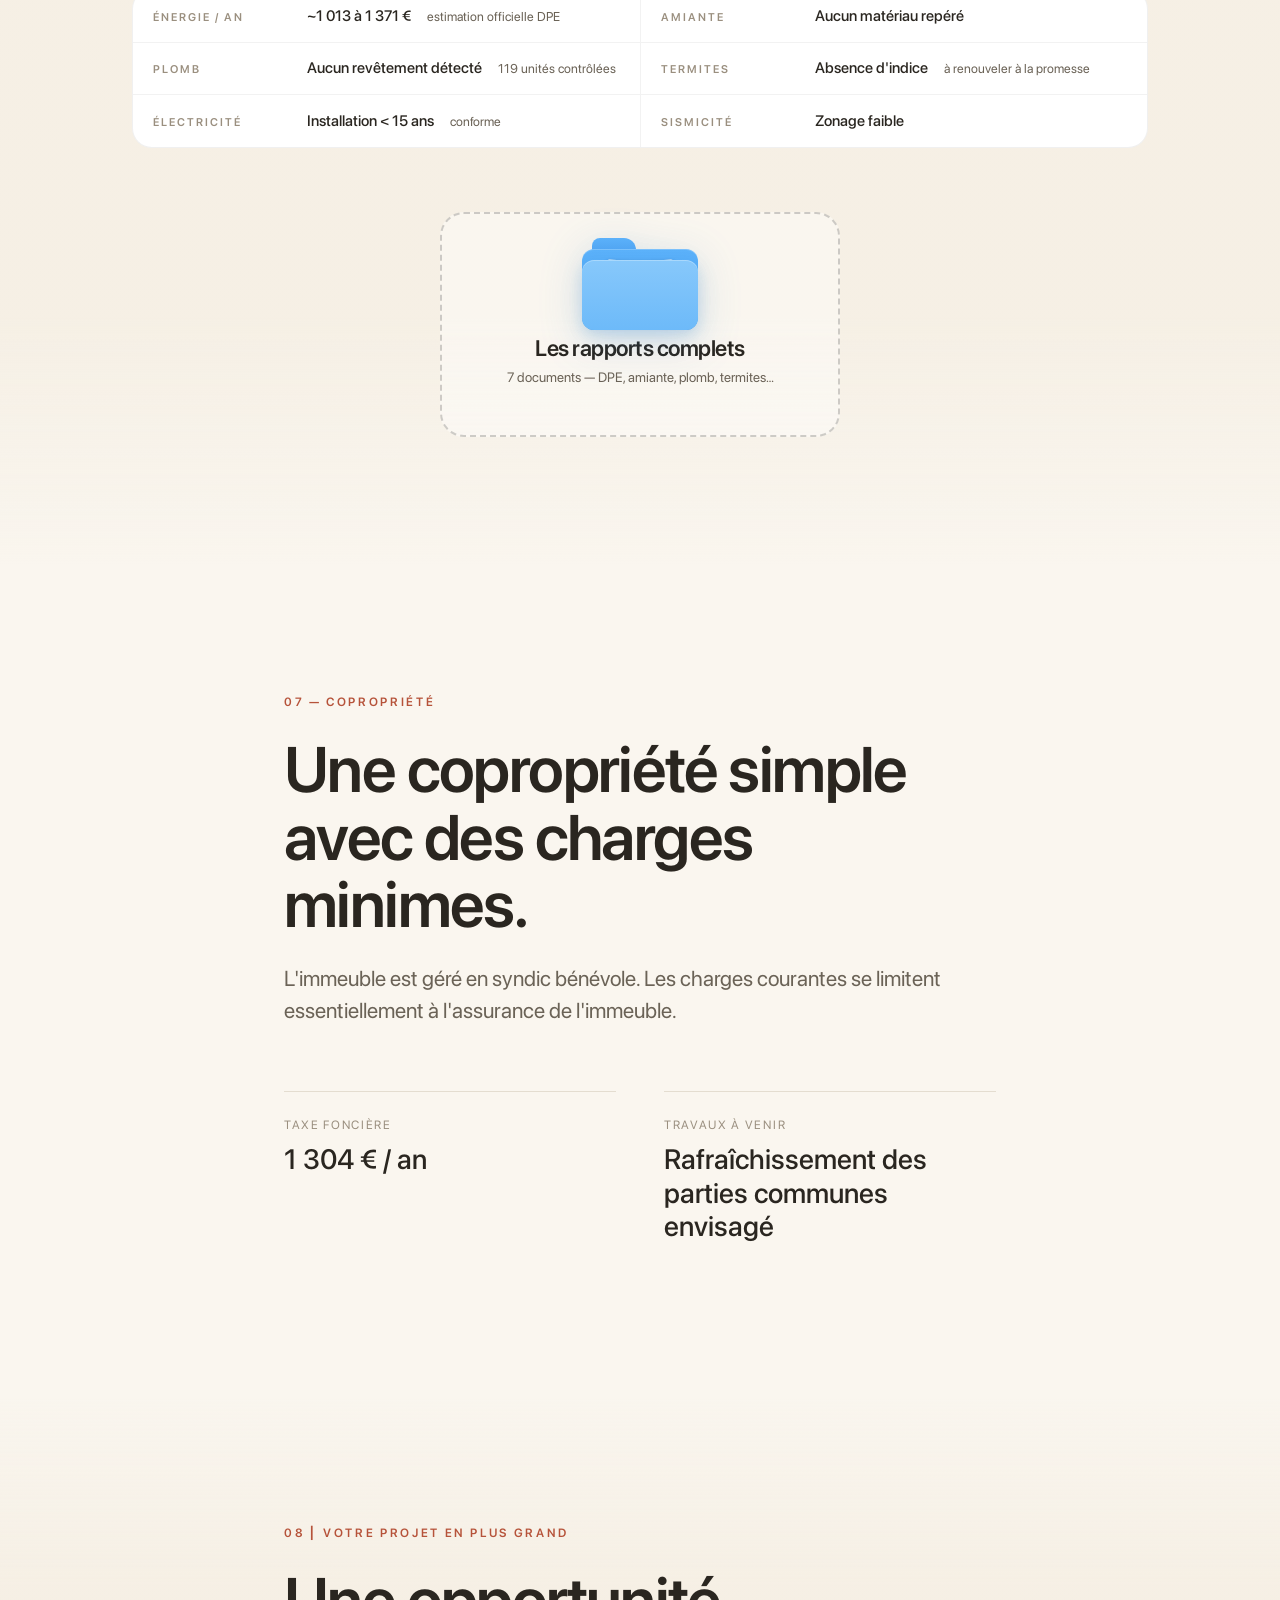
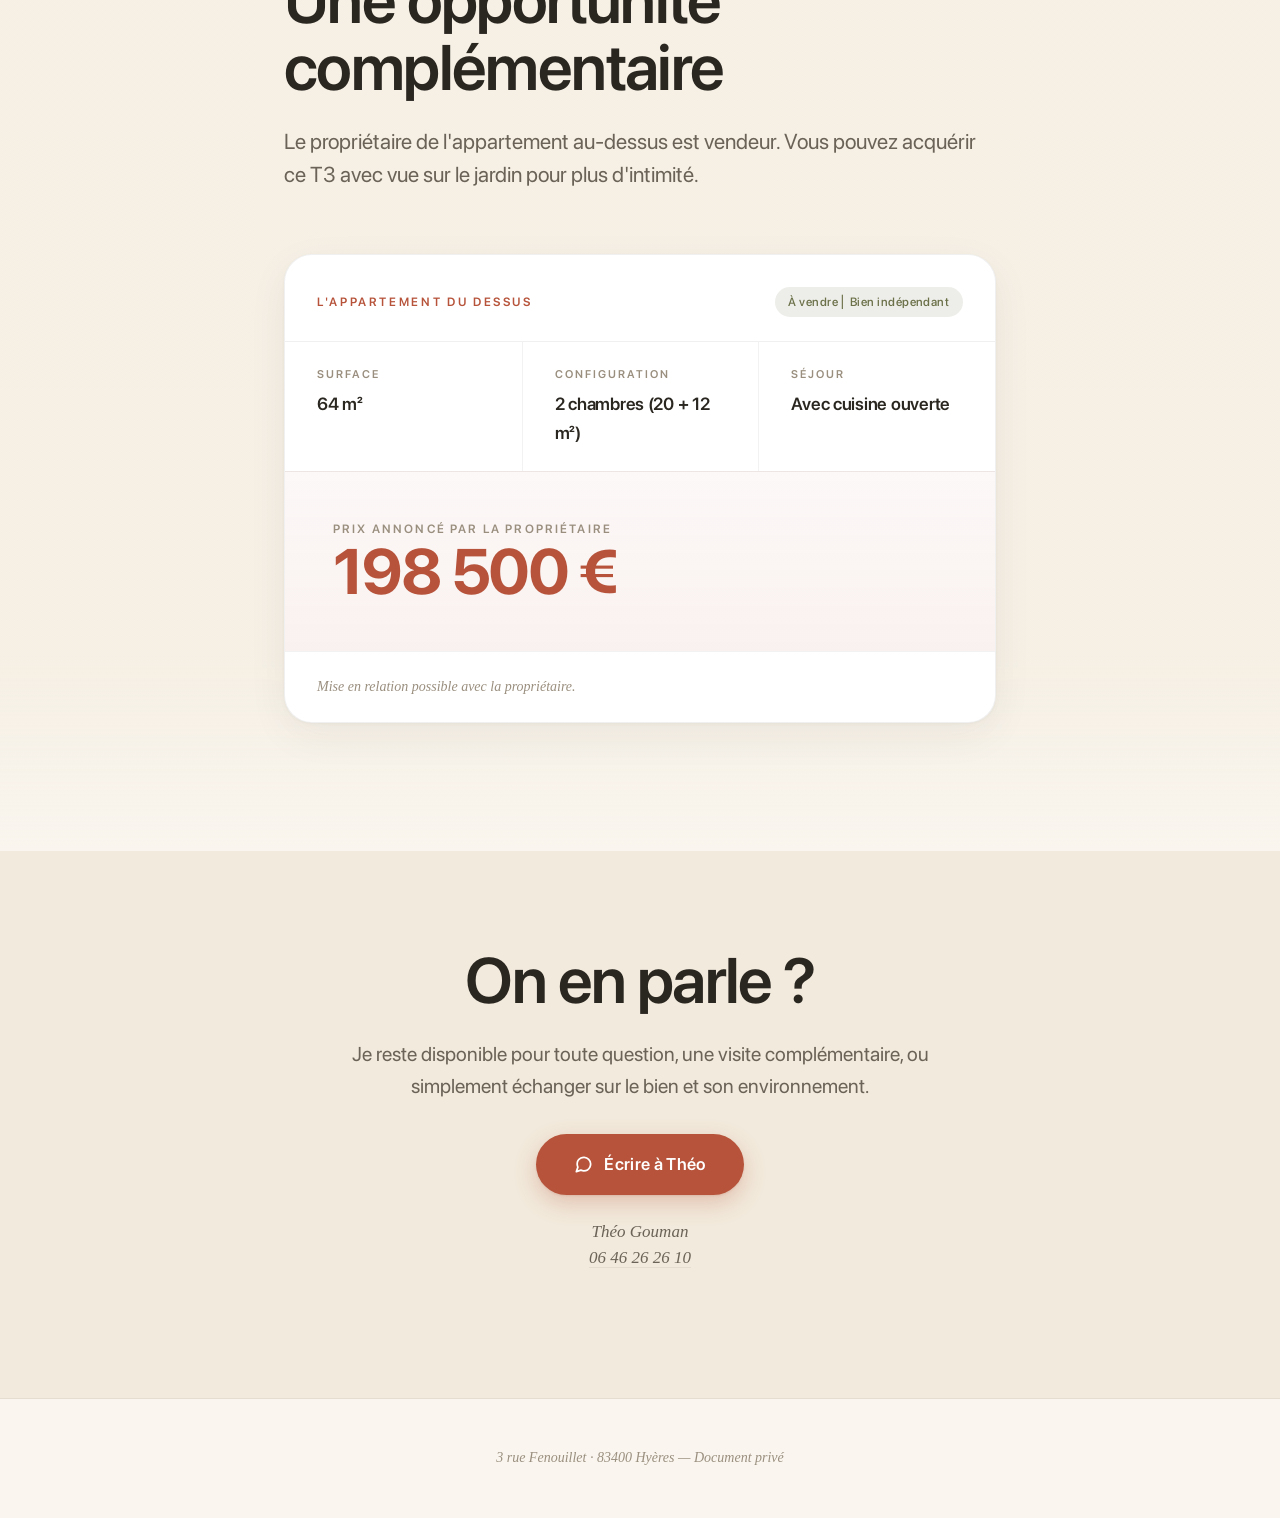
==== commit a504c40d: "Hero subtitle : reformulation plus directe "Merci d'avoir porté intérêt à notre bien — nous avons to" ====
--- a/index.html
+++ b/index.html
@@ -2789,7 +2789,7 @@
       <div class="hero-content">
         <p class="hero-eyebrow">3 rue Fenouillet · 83400 Hyères</p>
         <h1>Le charme de l'ancien avec un jardin exotique pour votre prochaine résidence.</h1>
-        <p class="hero-subtitle">Merci d'avoir porté intérêt à notre bien — nous avons tout réuni dans cette page pour accompagner votre réflexion.</p>
+        <p class="hero-subtitle">Merci d'avoir porté intérêt à notre bien, vous trouverez ci-dessous toutes les informations utiles.</p>
         <div class="hero-meta">
           <span>87,61 m² Loi Carrez</span>
           <span class="hero-meta-divider" aria-hidden="true"></span>
@@ -3536,10 +3536,16 @@
           'https://res.cloudinary.com/dceobxyts/image/upload/f_auto,q_auto,w_1280/v1778839760/IMG_5863_ozcduv.jpg'
         ],
         'wc': [
-          // Photos à refaire (qualité / éclairage)
+          'https://res.cloudinary.com/dceobxyts/image/upload/f_auto,q_auto,w_1280/v1778853944/3A6E5305-4383-464D-A666-3439D47B2F71_1_105_c_vdgucl.jpg',
+          'https://res.cloudinary.com/dceobxyts/image/upload/f_auto,q_auto,w_1280/v1778853943/9ABF29D3-52D6-4D81-BDD7-A043A9E23927_1_105_c_sviu6k.jpg',
+          'https://res.cloudinary.com/dceobxyts/image/upload/f_auto,q_auto,w_1280/v1778853946/4664F974-F301-4CA4-AF1F-552E981FA4A9_1_105_c_miudlh.jpg',
+          'https://res.cloudinary.com/dceobxyts/image/upload/f_auto,q_auto,w_1280/v1778853948/CB058047-31CD-44EC-87EE-0EF342510909_1_105_c_g3xt6l.jpg'
         ],
         'cellier': [
-          // Photos buanderie à fournir
+          'https://res.cloudinary.com/dceobxyts/image/upload/f_auto,q_auto,w_1280/v1778853944/3A6E5305-4383-464D-A666-3439D47B2F71_1_105_c_vdgucl.jpg',
+          'https://res.cloudinary.com/dceobxyts/image/upload/f_auto,q_auto,w_1280/v1778853943/9ABF29D3-52D6-4D81-BDD7-A043A9E23927_1_105_c_sviu6k.jpg',
+          'https://res.cloudinary.com/dceobxyts/image/upload/f_auto,q_auto,w_1280/v1778853946/4664F974-F301-4CA4-AF1F-552E981FA4A9_1_105_c_miudlh.jpg',
+          'https://res.cloudinary.com/dceobxyts/image/upload/f_auto,q_auto,w_1280/v1778853948/CB058047-31CD-44EC-87EE-0EF342510909_1_105_c_g3xt6l.jpg'
         ],
         'sdb-wc': [
           'https://res.cloudinary.com/dceobxyts/image/upload/f_auto,q_auto,w_1280/v1778839826/IMG_5875_erizva.jpg',
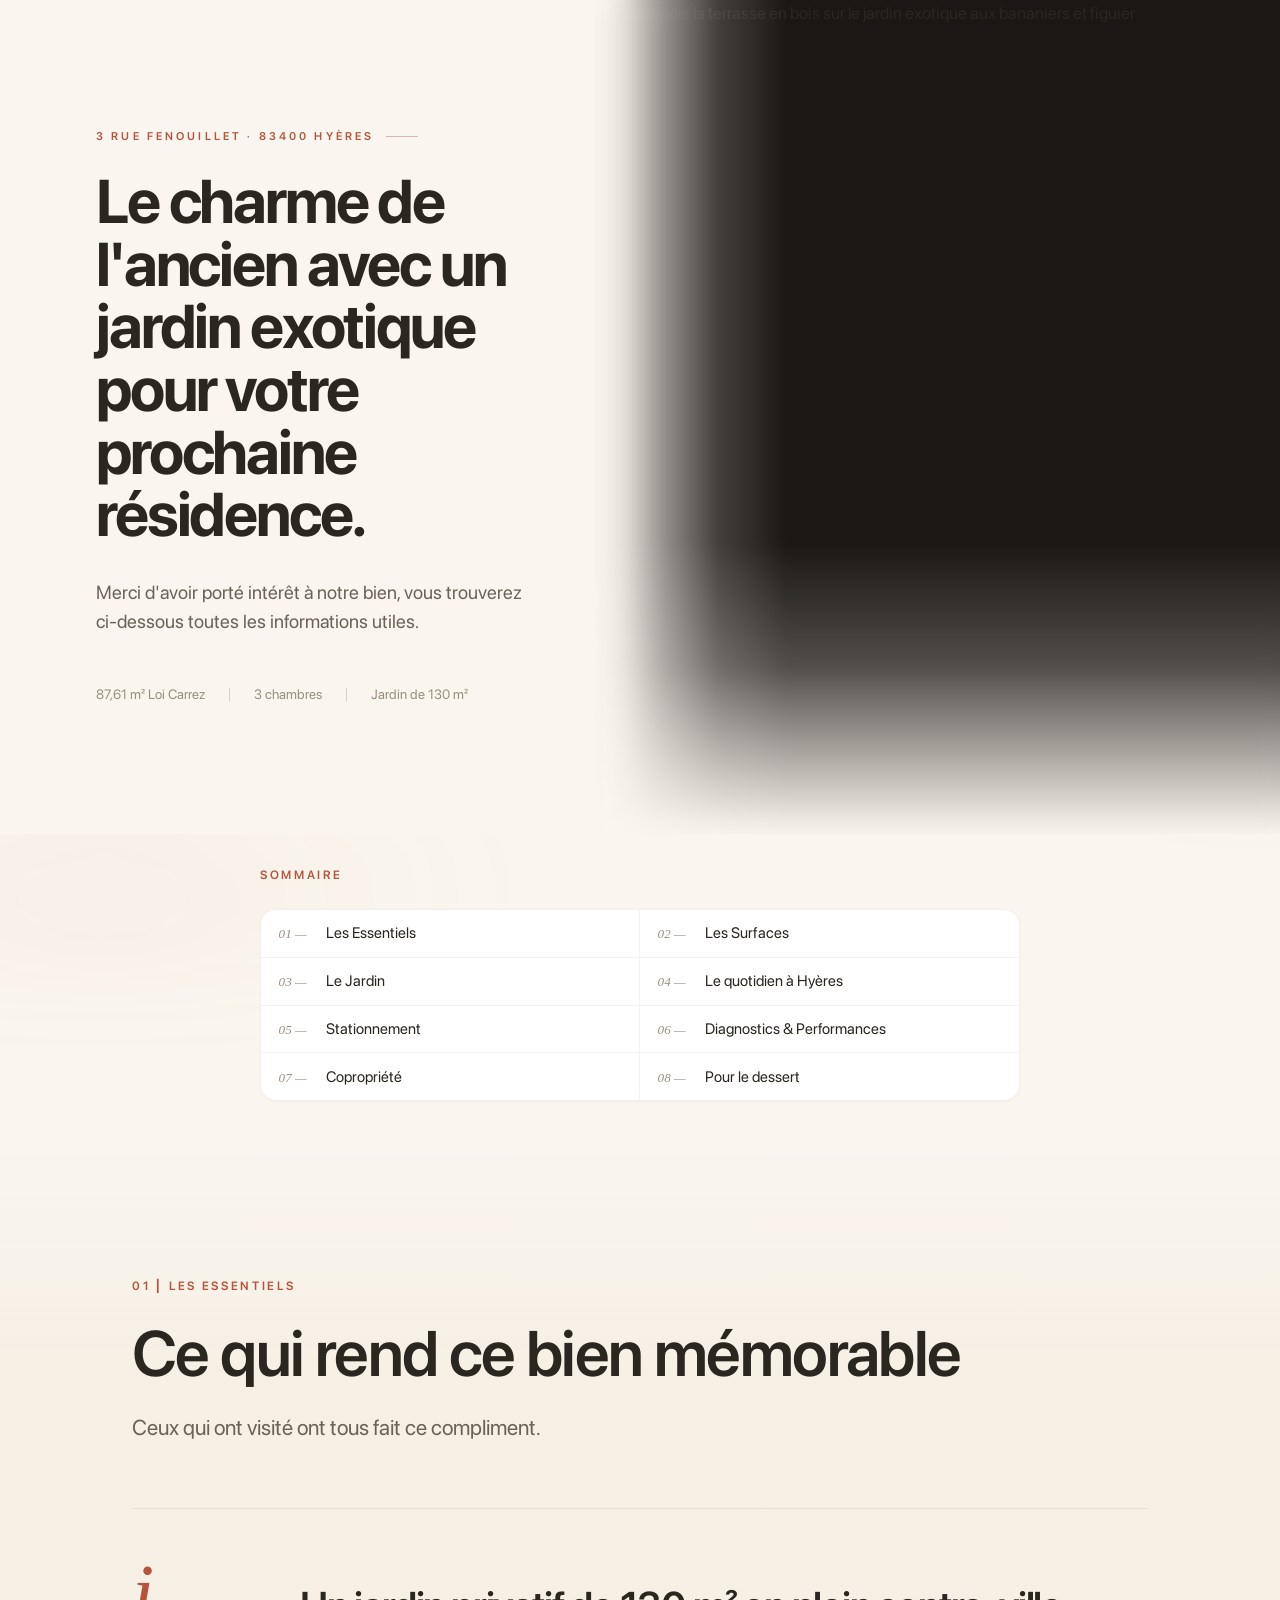
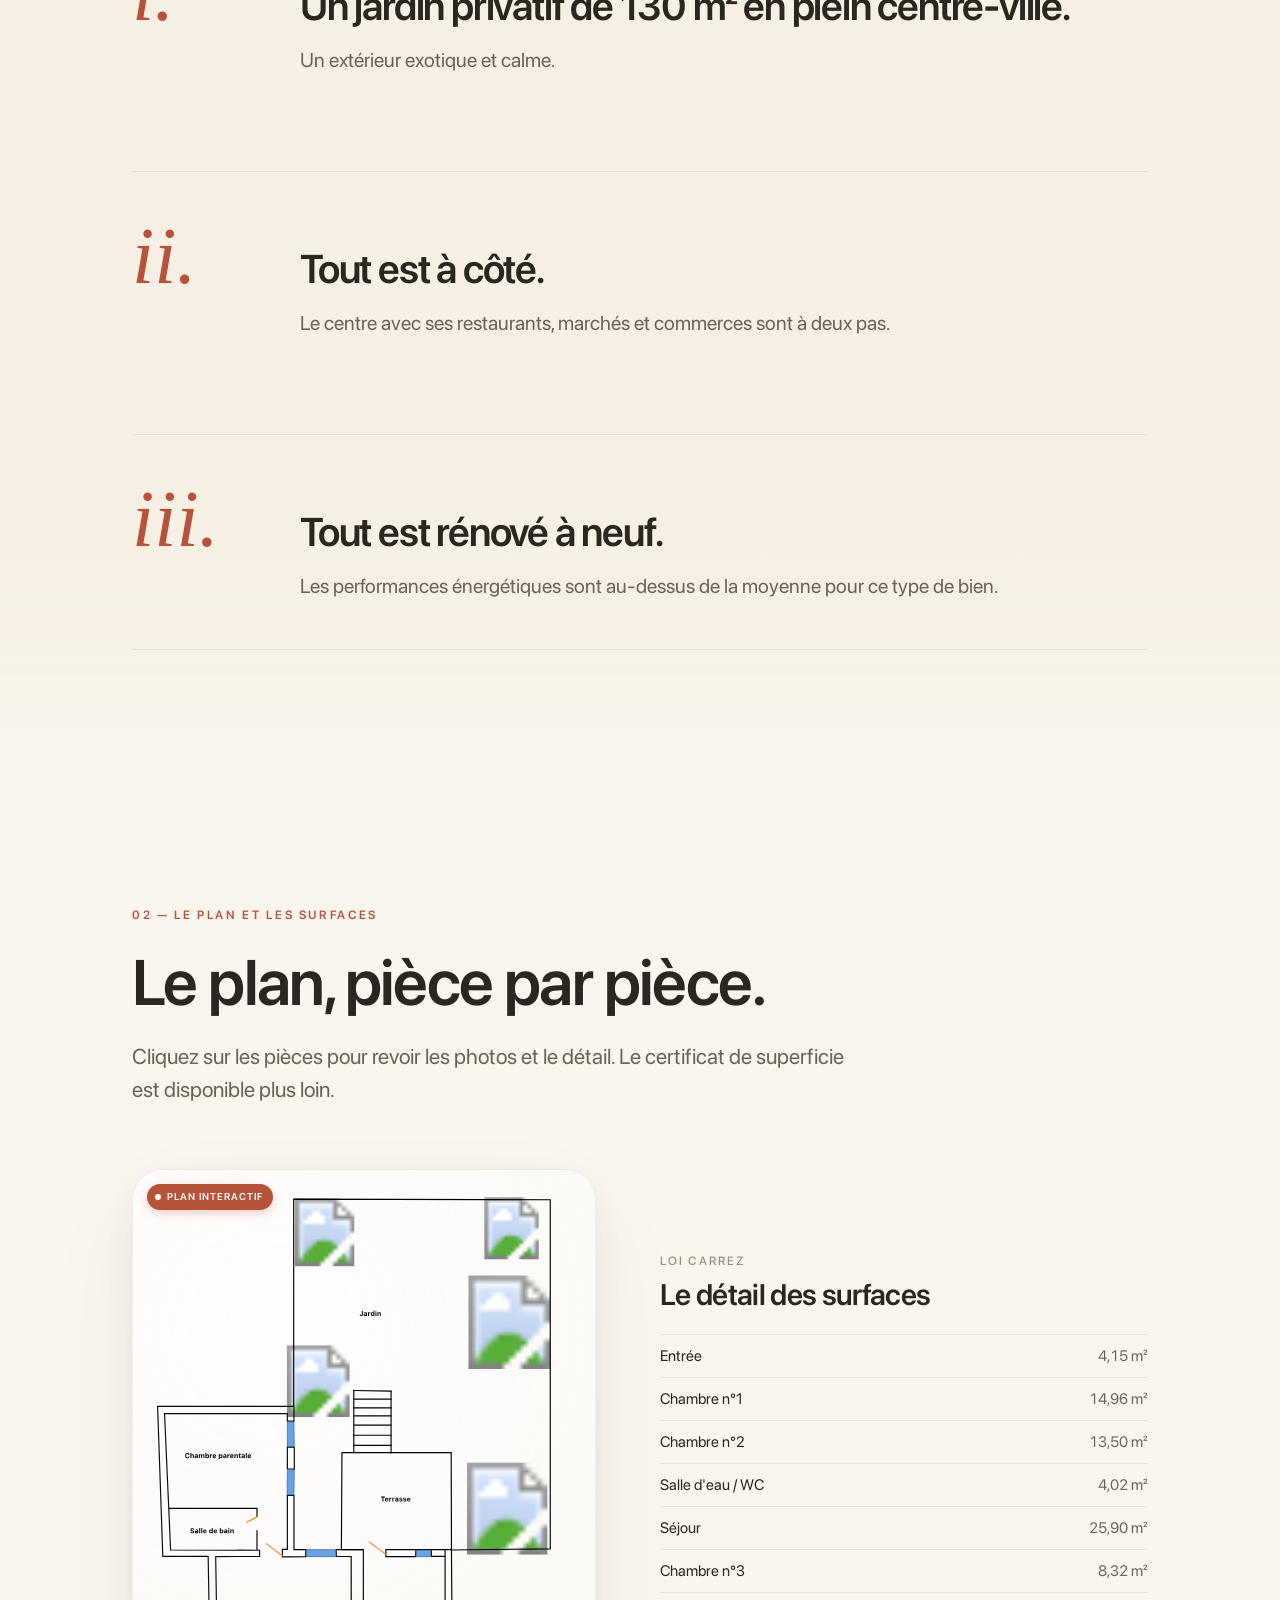
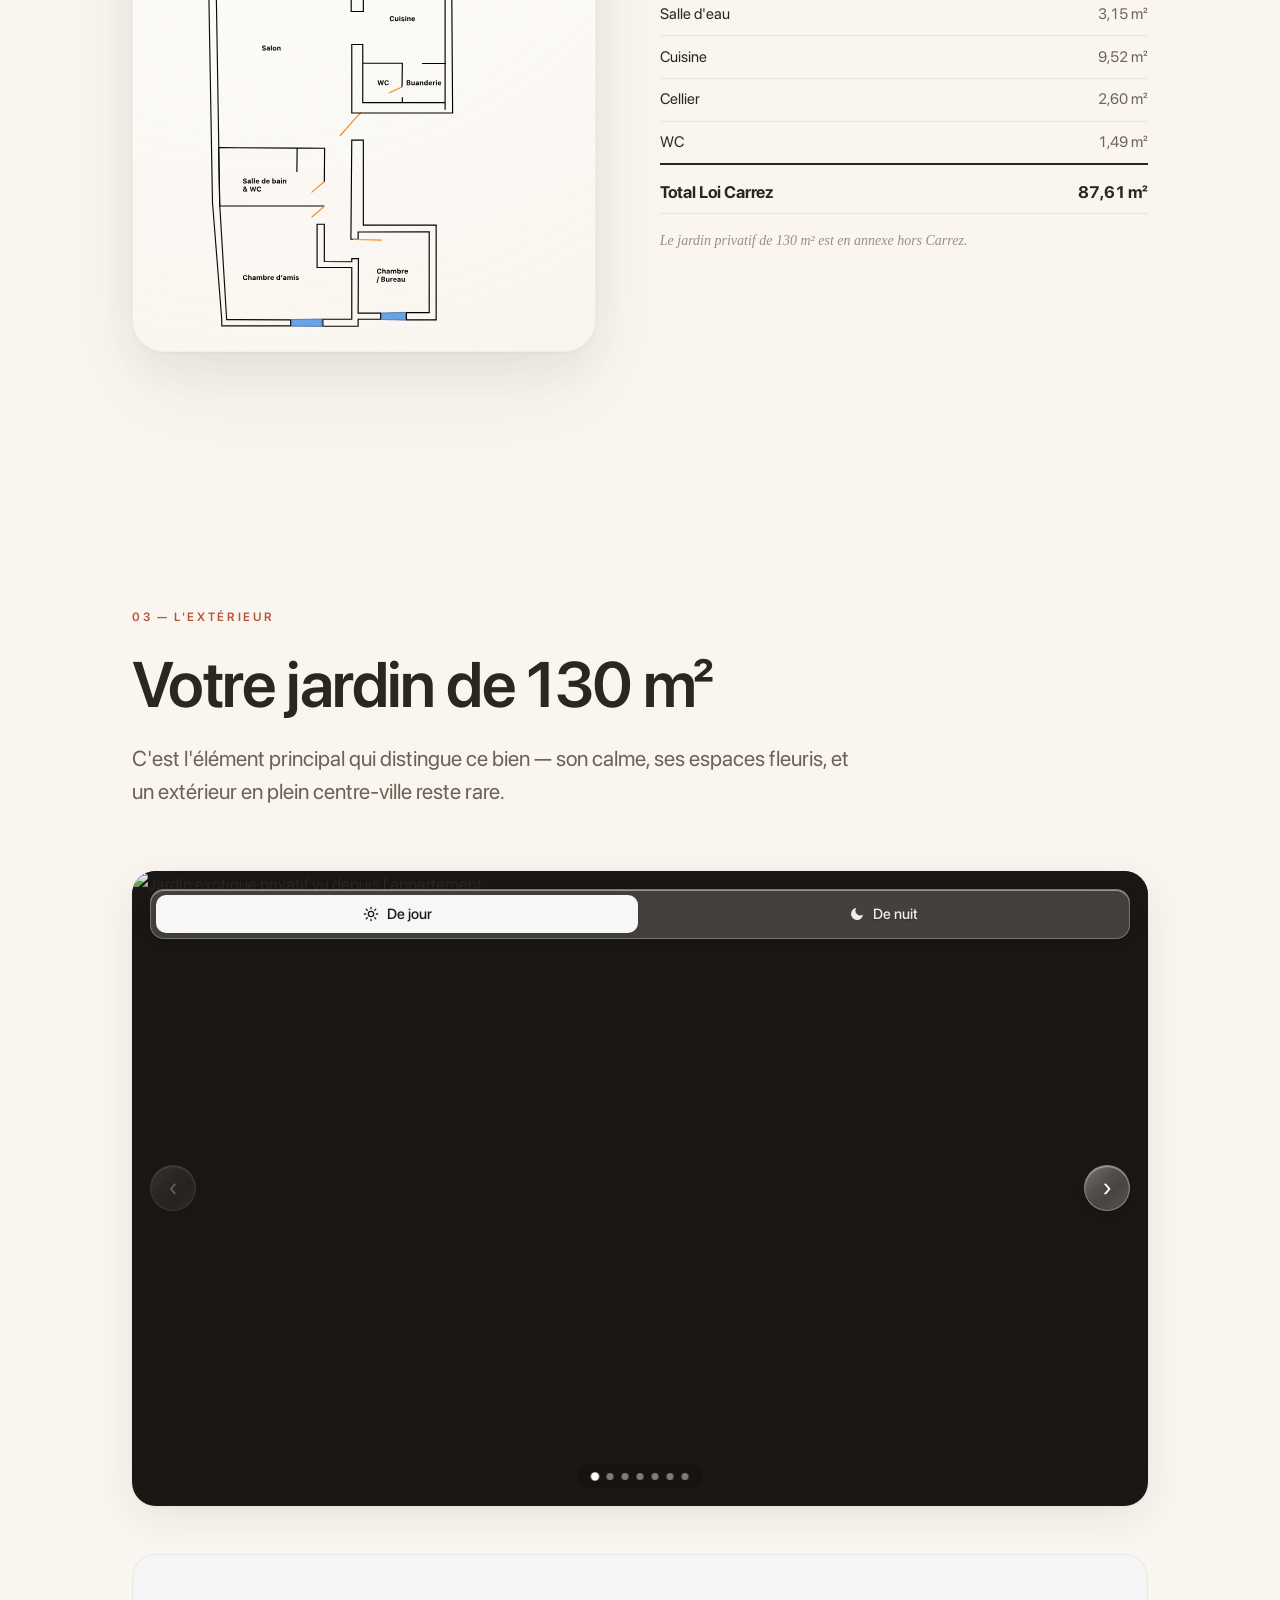
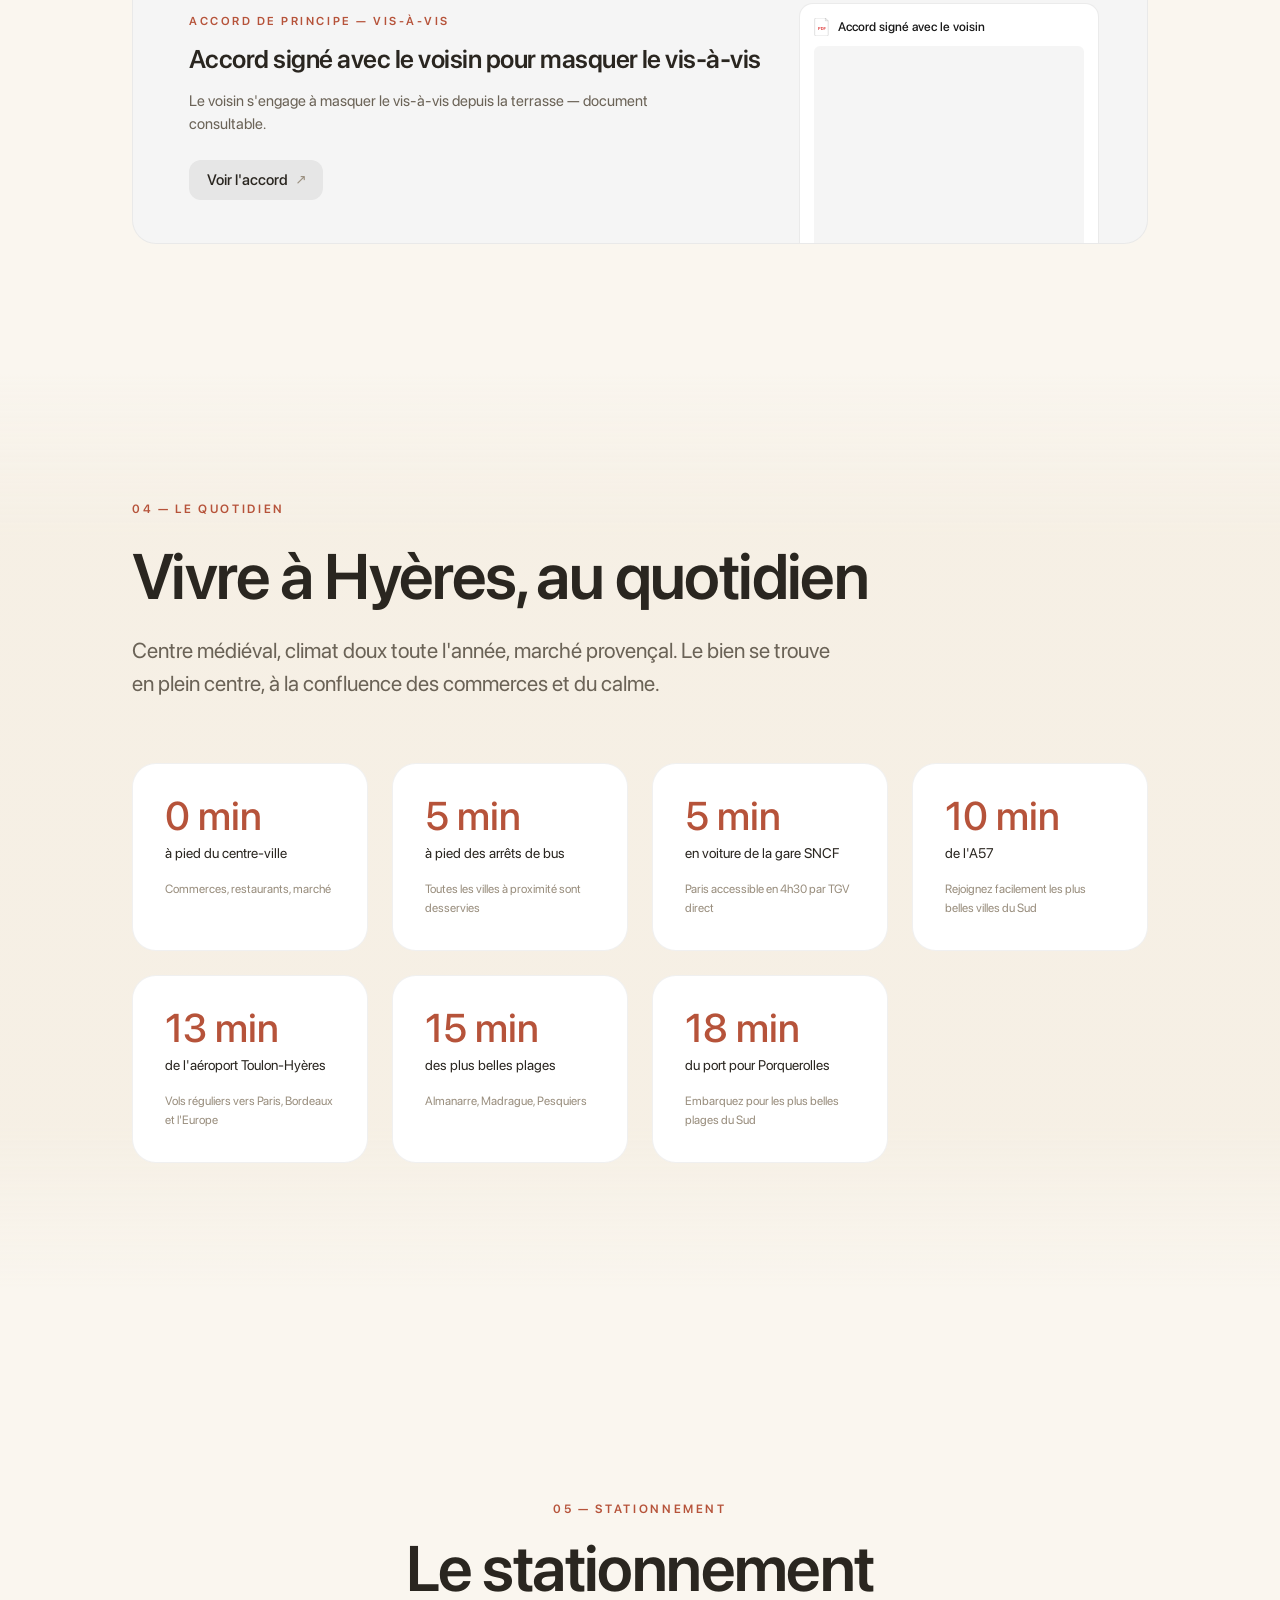
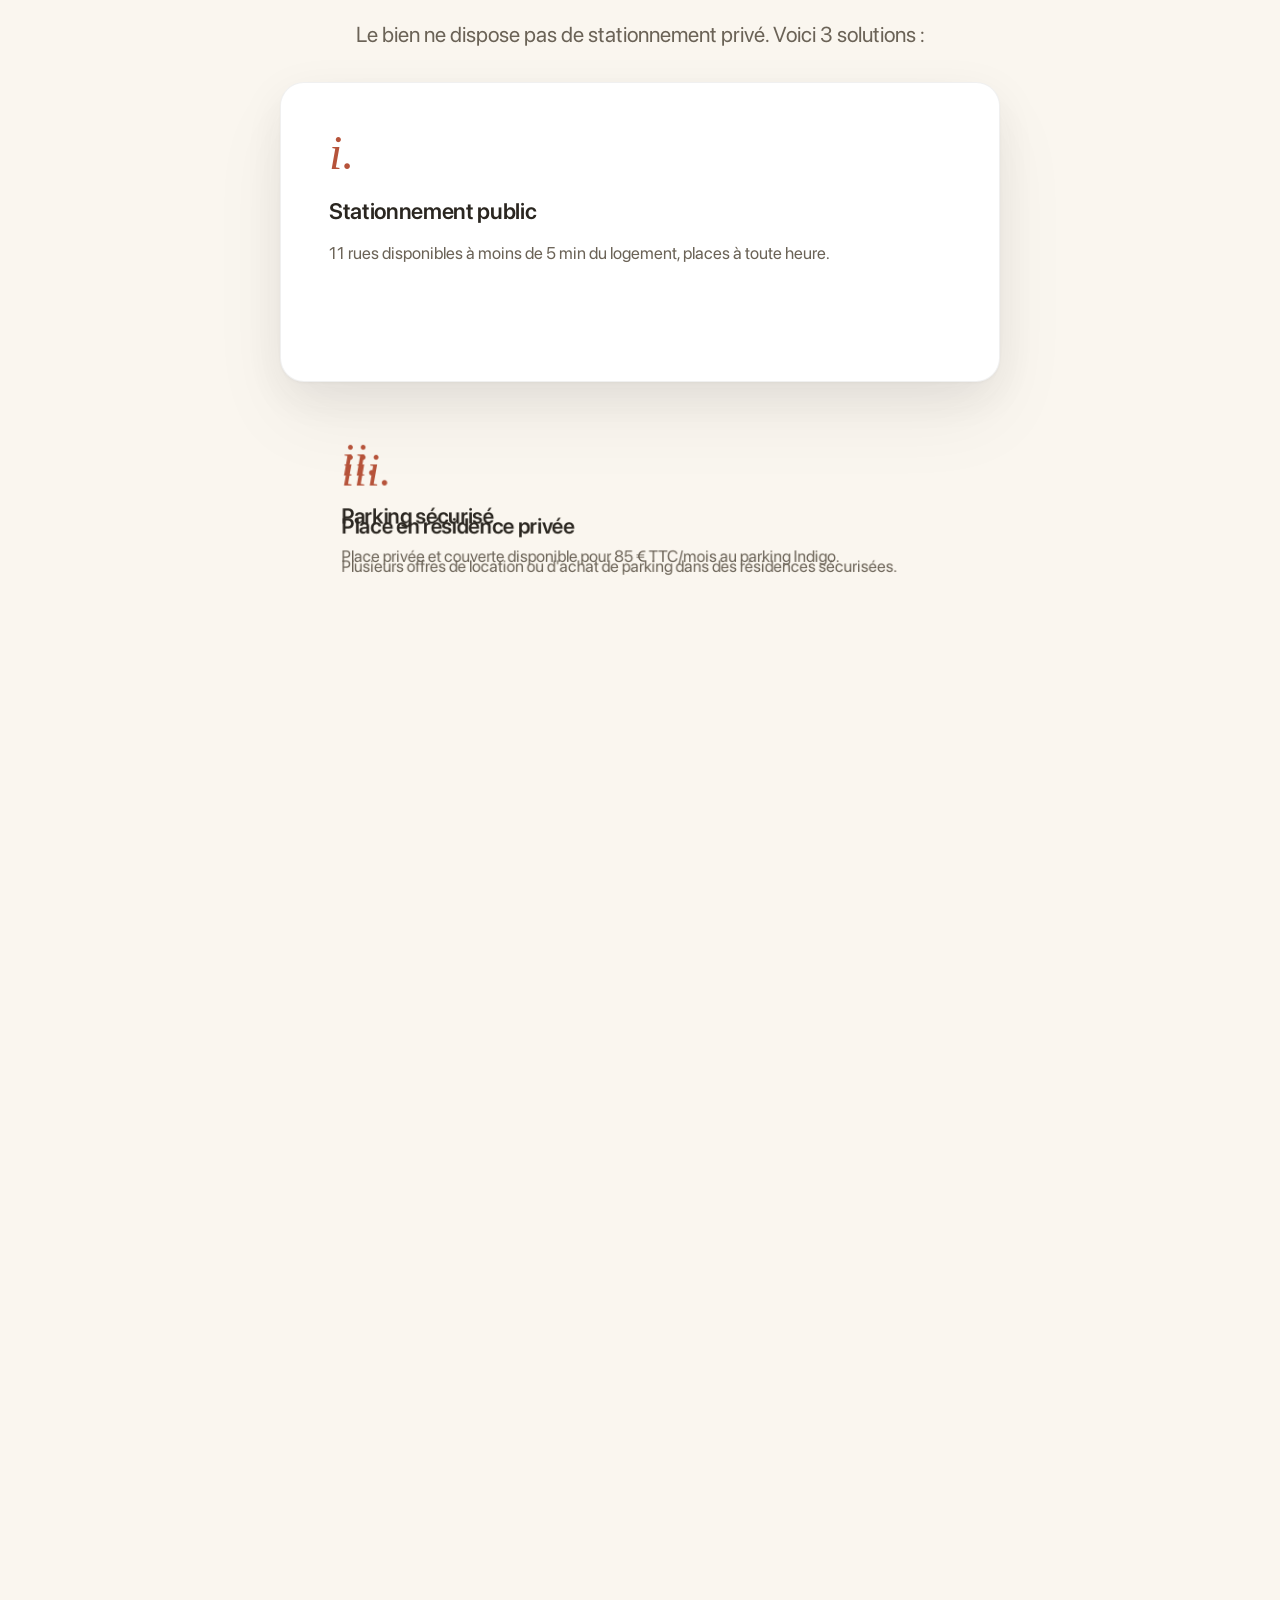
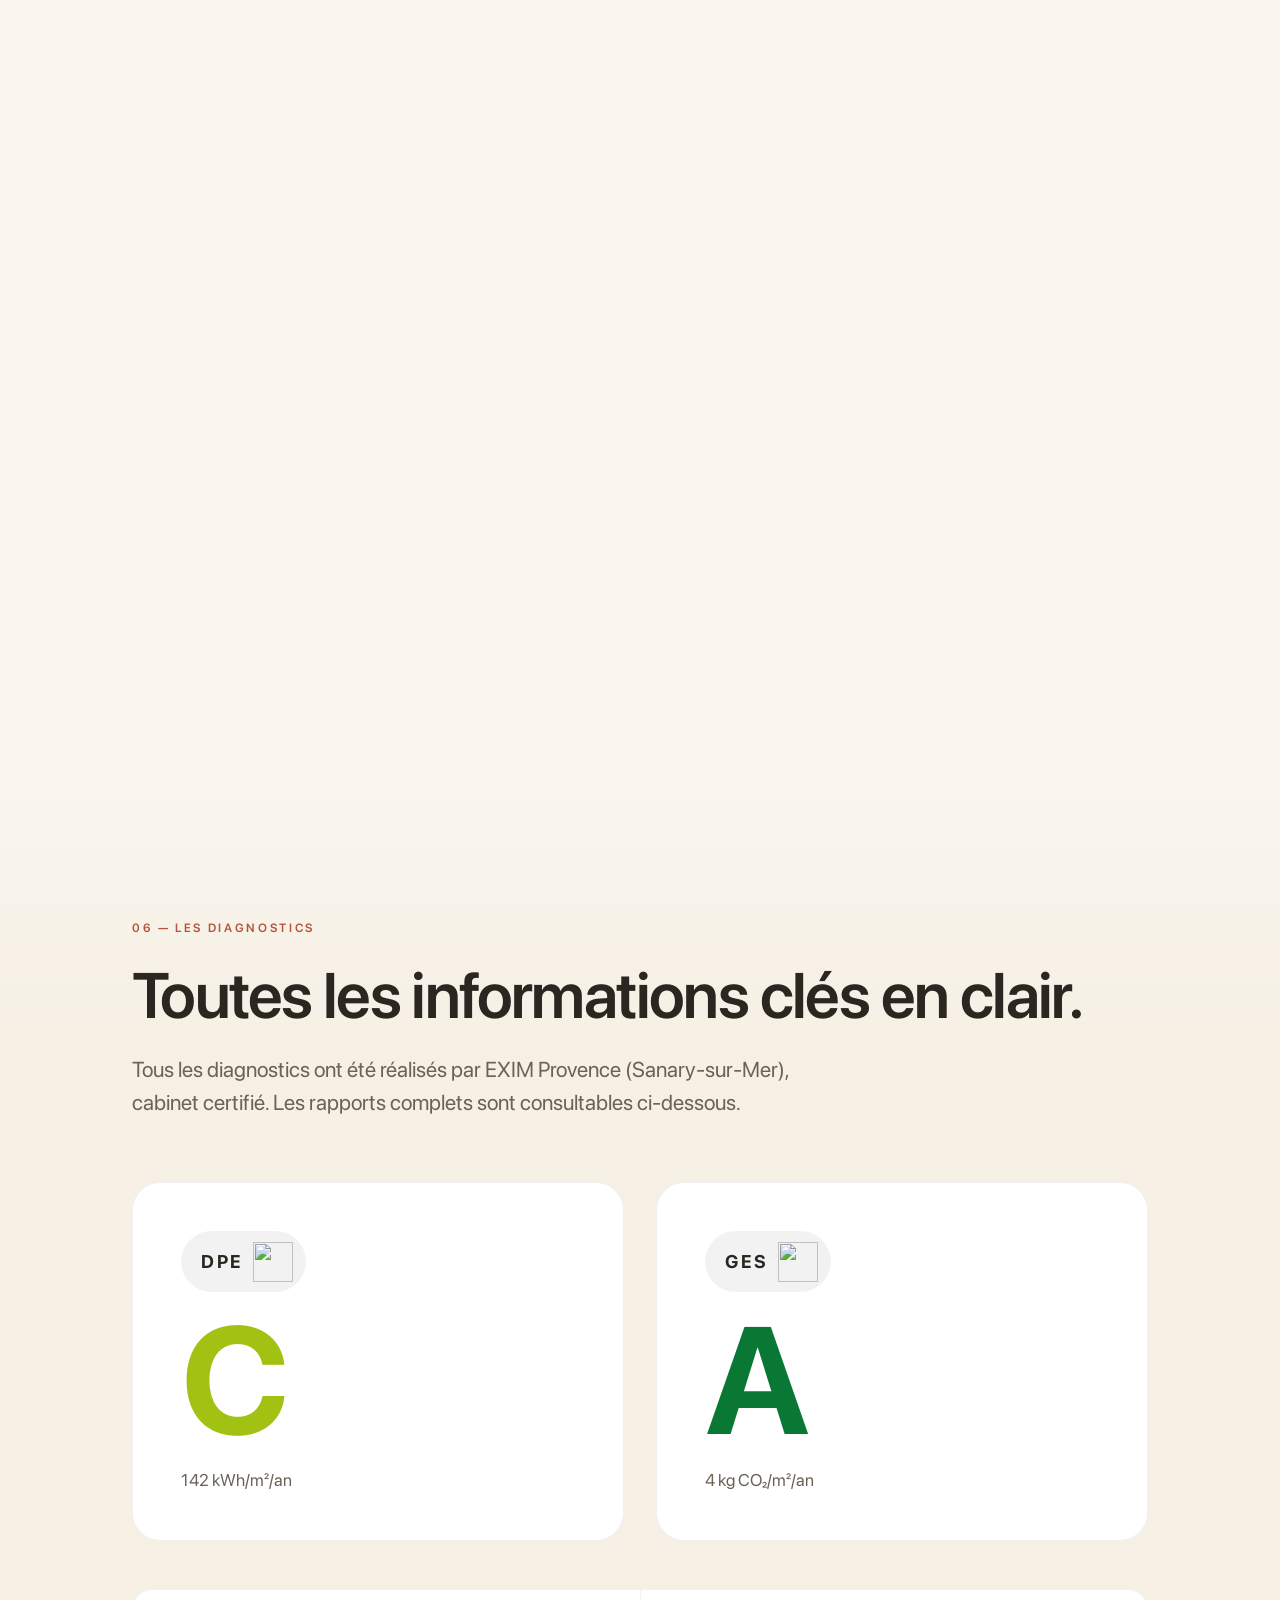
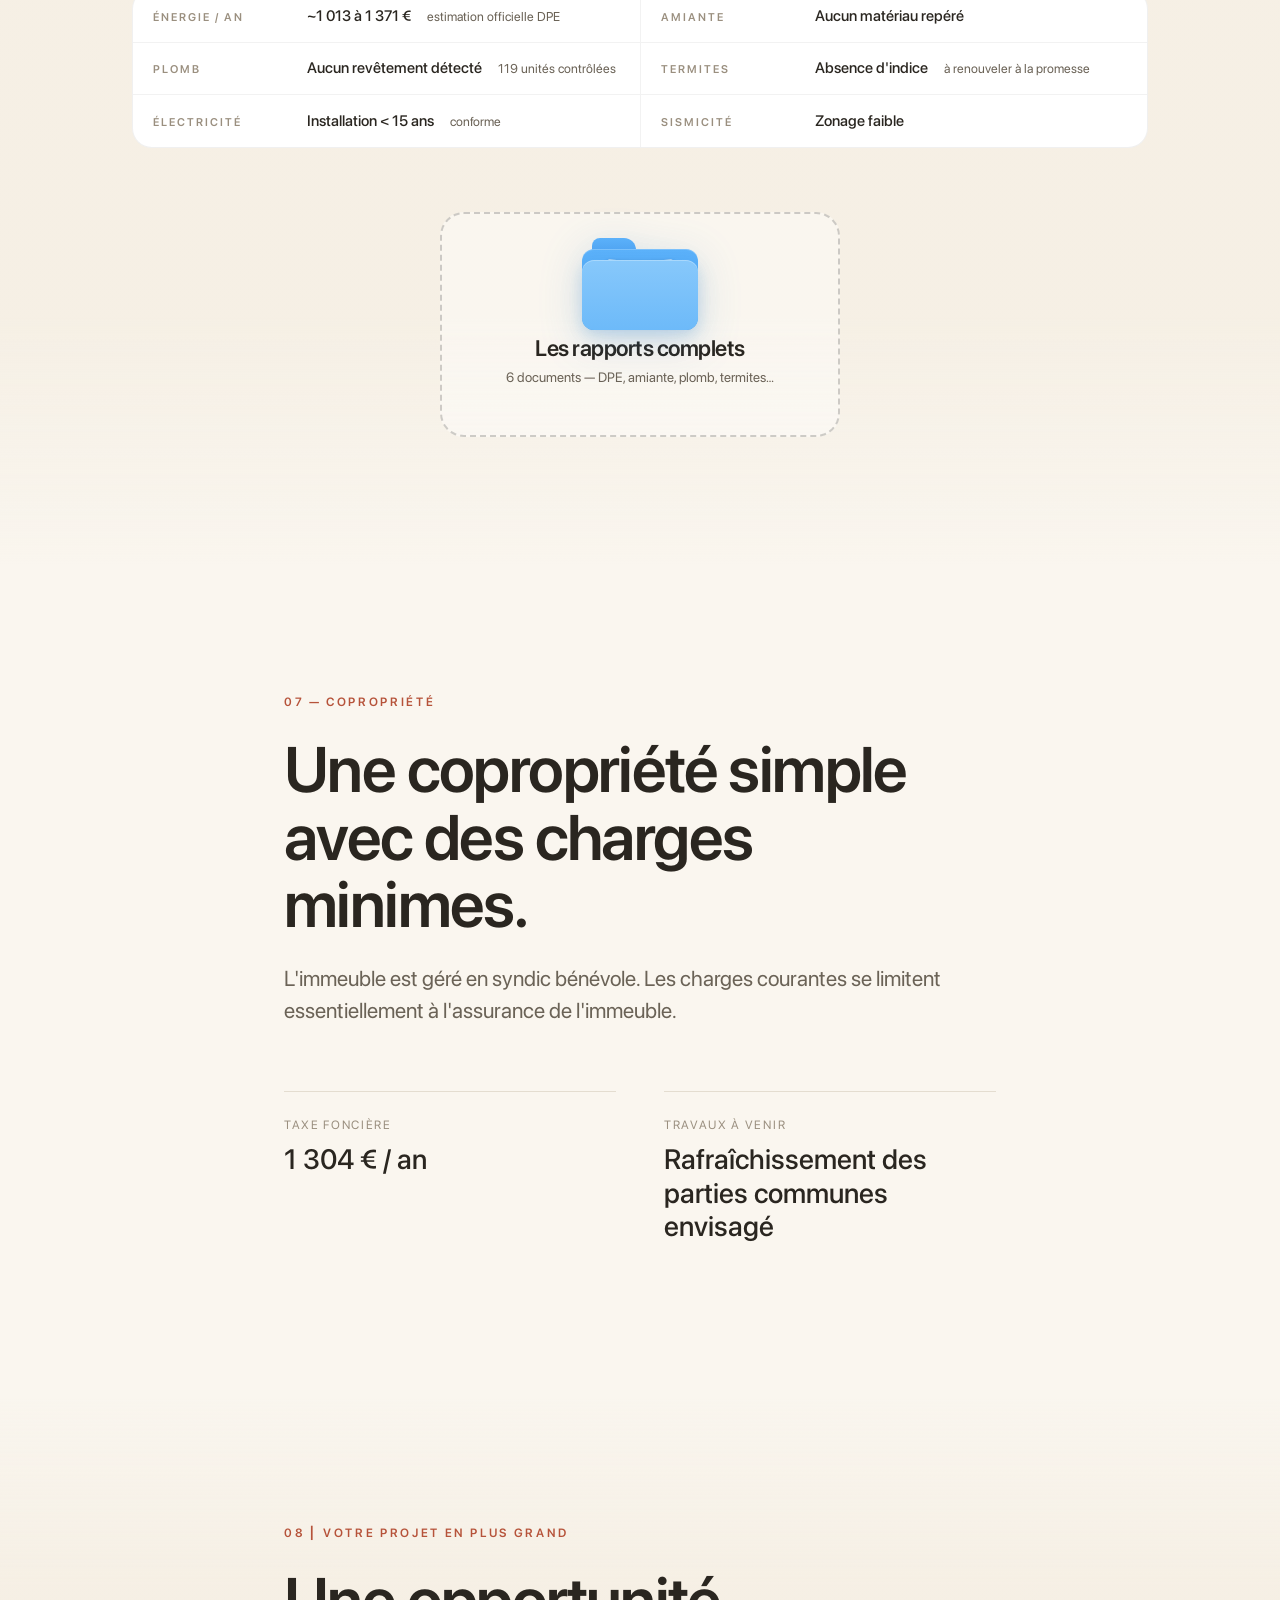
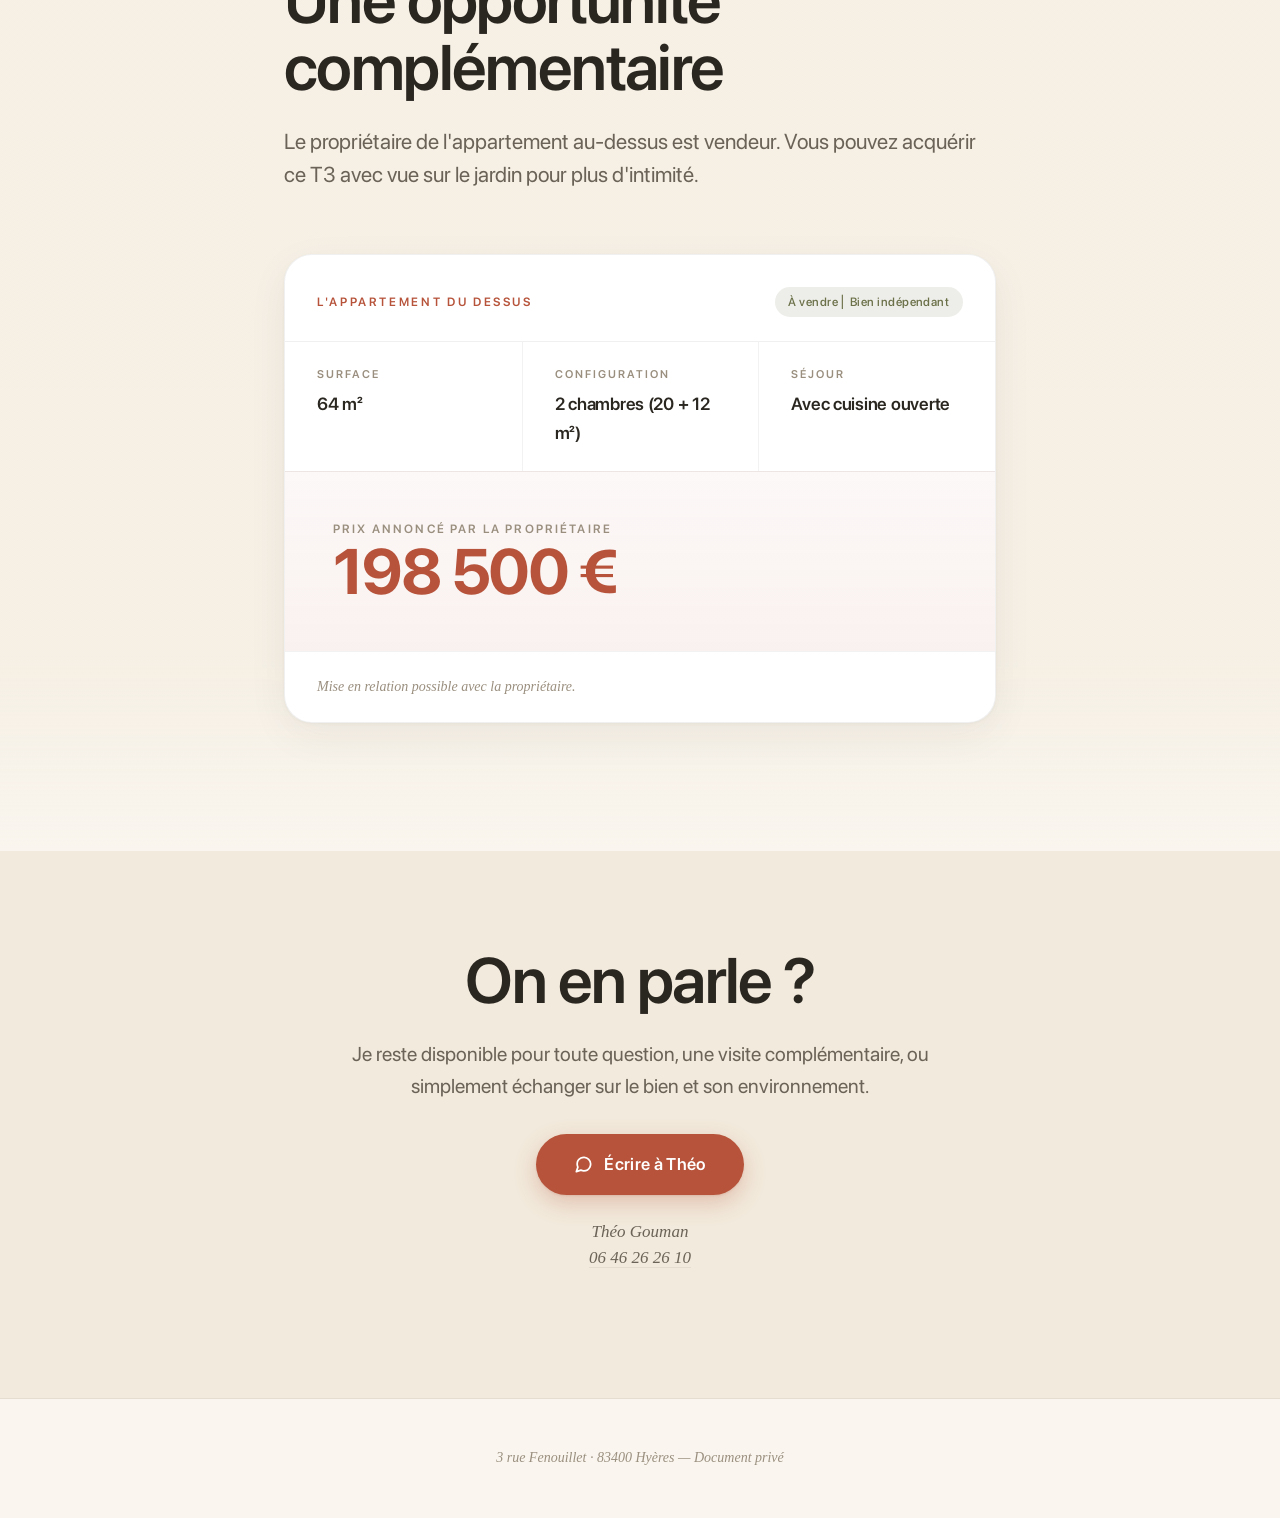
==== commit 8ba55293: "Intègre les 6 PDF des diagnostics (Cloudflare R2) dans le folder Finder URLs R2 (pub-d9405078e2784f1" ====
--- a/index.html
+++ b/index.html
@@ -4,13 +4,25 @@
   <meta charset="UTF-8">
   <meta name="viewport" content="width=device-width, initial-scale=1.0">
   <title>3 rue Fenouillet, Hyères — Appartement de pierre, jardin 130 m²</title>
-  <meta name="description" content="Appartement ancien de 87,61 m² avec jardin exotique privatif de 130 m², en plein centre de Hyères. DPE C, syndic bénévole, copropriété simple.">
+  <meta name="description" content="Appartement ancien de 87,61 m² avec jardin exotique privatif de 130 m², en plein centre de Hyères. DPE C, syndic bénévole.">
   <meta name="robots" content="noindex, nofollow">
   <meta name="theme-color" content="#FAF6EF">
-  <meta property="og:title" content="3 rue Fenouillet, Hyères">
-  <meta property="og:description" content="Appartement ancien de 87,61 m² avec jardin de 130 m², en plein centre.">
+
+  <!-- Open Graph (iMessage, WhatsApp, Facebook, LinkedIn) -->
+  <meta property="og:type" content="website">
+  <meta property="og:title" content="Villa 130 — 3 rue Fenouillet, Hyères">
+  <meta property="og:description" content="87,61 m² Loi Carrez · 3 chambres · Jardin exotique de 130 m². Au cœur d'un immeuble ancien à syndic bénévole, en plein centre de Hyères.">
   <meta property="og:image" content="/assets/photos/og-image.jpg">
-  <meta property="og:type" content="website">
+  <meta property="og:image:width" content="1200">
+  <meta property="og:image:height" content="630">
+  <meta property="og:image:alt" content="3 rue Fenouillet · 83400 Hyères — Le charme de l'ancien avec un jardin exotique pour votre prochaine résidence.">
+  <meta property="og:locale" content="fr_FR">
+
+  <!-- Twitter / X large card -->
+  <meta name="twitter:card" content="summary_large_image">
+  <meta name="twitter:title" content="Villa 130 — 3 rue Fenouillet, Hyères">
+  <meta name="twitter:description" content="87,61 m² · 3 chambres · Jardin de 130 m². Centre de Hyères.">
+  <meta name="twitter:image" content="/assets/photos/og-image.jpg">
   <link rel="icon" href="data:image/svg+xml,%3Csvg xmlns='http://www.w3.org/2000/svg' viewBox='0 0 100 100'%3E%3Crect width='100' height='100' fill='%23B6533A'/%3E%3Ctext x='50' y='68' font-family='Georgia,serif' font-size='60' fill='white' text-anchor='middle'%3EH%3C/text%3E%3C/svg%3E">
 
   <!-- Preload 1ère image jour (hero) + 1ère image nuit (galerie jardin)
@@ -3196,7 +3208,7 @@
         </dl>
 
         <div class="folder-section">
-          <button type="button" class="finder-folder" id="finder-folder" aria-label="Ouvrir le dossier des diagnostics — 7 documents">
+          <button type="button" class="finder-folder" id="finder-folder" aria-label="Ouvrir le dossier des diagnostics — 6 documents">
             <div class="folder-icon" aria-hidden="true">
               <div class="folder-tab"></div>
               <div class="folder-back"></div>
@@ -3209,7 +3221,7 @@
             </div>
             <div class="folder-info">
               <h3>Les rapports complets</h3>
-              <p class="folder-meta">7 documents — DPE, amiante, plomb, termites…</p>
+              <p class="folder-meta">6 documents — DPE, amiante, plomb, termites…</p>
             </div>
           </button>
         </div>
@@ -3369,31 +3381,27 @@
         <span class="finder-title">Documents</span>
       </div>
       <ul class="finder-list">
-        <li><a class="finder-file" href="/assets/pdfs/dpe.pdf" target="_blank" rel="noopener">
+        <li><a class="finder-file" href="https://pub-d9405078e2784f158cf4c606acbe279e.r2.dev/Document/diagnostic%20de%20performance%20e%CC%81nerge%CC%81tique.pdf" target="_blank" rel="noopener">
           <svg class="finder-file-icon" viewBox="0 0 28 32" aria-hidden="true"><path d="M3 0h17l5 5v25a2 2 0 0 1-2 2H3a2 2 0 0 1-2-2V2a2 2 0 0 1 2-2z" fill="#fff" stroke="rgba(0,0,0,0.18)"/><path d="M20 0v5h5" fill="rgba(0,0,0,0.06)" stroke="rgba(0,0,0,0.14)"/><text x="14" y="22" text-anchor="middle" font-family="-apple-system,Helvetica" font-size="6.5" font-weight="700" fill="#D33">PDF</text></svg>
           <span class="finder-name">Diagnostic de Performance Énergétique</span><span class="finder-meta">PDF</span>
         </a></li>
-        <li><a class="finder-file" href="/assets/pdfs/note_synthese.pdf" target="_blank" rel="noopener">
-          <svg class="finder-file-icon" viewBox="0 0 28 32" aria-hidden="true"><path d="M3 0h17l5 5v25a2 2 0 0 1-2 2H3a2 2 0 0 1-2-2V2a2 2 0 0 1 2-2z" fill="#fff" stroke="rgba(0,0,0,0.18)"/><path d="M20 0v5h5" fill="rgba(0,0,0,0.06)" stroke="rgba(0,0,0,0.14)"/><text x="14" y="22" text-anchor="middle" font-family="-apple-system,Helvetica" font-size="6.5" font-weight="700" fill="#D33">PDF</text></svg>
-          <span class="finder-name">Note de synthèse des conclusions</span><span class="finder-meta">PDF</span>
-        </a></li>
-        <li><a class="finder-file" href="/assets/pdfs/amiante.pdf" target="_blank" rel="noopener">
+        <li><a class="finder-file" href="https://pub-d9405078e2784f158cf4c606acbe279e.r2.dev/Document/Rapport%20Amiante.pdf" target="_blank" rel="noopener">
           <svg class="finder-file-icon" viewBox="0 0 28 32" aria-hidden="true"><path d="M3 0h17l5 5v25a2 2 0 0 1-2 2H3a2 2 0 0 1-2-2V2a2 2 0 0 1 2-2z" fill="#fff" stroke="rgba(0,0,0,0.18)"/><path d="M20 0v5h5" fill="rgba(0,0,0,0.06)" stroke="rgba(0,0,0,0.14)"/><text x="14" y="22" text-anchor="middle" font-family="-apple-system,Helvetica" font-size="6.5" font-weight="700" fill="#D33">PDF</text></svg>
           <span class="finder-name">Rapport amiante</span><span class="finder-meta">PDF</span>
         </a></li>
-        <li><a class="finder-file" href="/assets/pdfs/plomb.pdf" target="_blank" rel="noopener">
+        <li><a class="finder-file" href="https://pub-d9405078e2784f158cf4c606acbe279e.r2.dev/Document/Rapport%20Plomb%20(CREP).pdf" target="_blank" rel="noopener">
           <svg class="finder-file-icon" viewBox="0 0 28 32" aria-hidden="true"><path d="M3 0h17l5 5v25a2 2 0 0 1-2 2H3a2 2 0 0 1-2-2V2a2 2 0 0 1 2-2z" fill="#fff" stroke="rgba(0,0,0,0.18)"/><path d="M20 0v5h5" fill="rgba(0,0,0,0.06)" stroke="rgba(0,0,0,0.14)"/><text x="14" y="22" text-anchor="middle" font-family="-apple-system,Helvetica" font-size="6.5" font-weight="700" fill="#D33">PDF</text></svg>
           <span class="finder-name">Rapport plomb (CREP)</span><span class="finder-meta">PDF</span>
         </a></li>
-        <li><a class="finder-file" href="/assets/pdfs/termites.pdf" target="_blank" rel="noopener">
+        <li><a class="finder-file" href="https://pub-d9405078e2784f158cf4c606acbe279e.r2.dev/Document/Rapports%20termites.pdf" target="_blank" rel="noopener">
           <svg class="finder-file-icon" viewBox="0 0 28 32" aria-hidden="true"><path d="M3 0h17l5 5v25a2 2 0 0 1-2 2H3a2 2 0 0 1-2-2V2a2 2 0 0 1 2-2z" fill="#fff" stroke="rgba(0,0,0,0.18)"/><path d="M20 0v5h5" fill="rgba(0,0,0,0.06)" stroke="rgba(0,0,0,0.14)"/><text x="14" y="22" text-anchor="middle" font-family="-apple-system,Helvetica" font-size="6.5" font-weight="700" fill="#D33">PDF</text></svg>
           <span class="finder-name">Rapport termites</span><span class="finder-meta">PDF</span>
         </a></li>
-        <li><a class="finder-file" href="/assets/pdfs/electricite.pdf" target="_blank" rel="noopener">
+        <li><a class="finder-file" href="https://pub-d9405078e2784f158cf4c606acbe279e.r2.dev/Document/Diagnostic%20e%CC%81lectricite%CC%81.pdf" target="_blank" rel="noopener">
           <svg class="finder-file-icon" viewBox="0 0 28 32" aria-hidden="true"><path d="M3 0h17l5 5v25a2 2 0 0 1-2 2H3a2 2 0 0 1-2-2V2a2 2 0 0 1 2-2z" fill="#fff" stroke="rgba(0,0,0,0.18)"/><path d="M20 0v5h5" fill="rgba(0,0,0,0.06)" stroke="rgba(0,0,0,0.14)"/><text x="14" y="22" text-anchor="middle" font-family="-apple-system,Helvetica" font-size="6.5" font-weight="700" fill="#D33">PDF</text></svg>
           <span class="finder-name">Diagnostic électricité</span><span class="finder-meta">PDF</span>
         </a></li>
-        <li><a class="finder-file" href="/assets/pdfs/superficie_carrez.pdf" target="_blank" rel="noopener">
+        <li><a class="finder-file" href="https://pub-d9405078e2784f158cf4c606acbe279e.r2.dev/Document/Certificat%20de%20Superficie.pdf" target="_blank" rel="noopener">
           <svg class="finder-file-icon" viewBox="0 0 28 32" aria-hidden="true"><path d="M3 0h17l5 5v25a2 2 0 0 1-2 2H3a2 2 0 0 1-2-2V2a2 2 0 0 1 2-2z" fill="#fff" stroke="rgba(0,0,0,0.18)"/><path d="M20 0v5h5" fill="rgba(0,0,0,0.06)" stroke="rgba(0,0,0,0.14)"/><text x="14" y="22" text-anchor="middle" font-family="-apple-system,Helvetica" font-size="6.5" font-weight="700" fill="#D33">PDF</text></svg>
           <span class="finder-name">Certificat de superficie Loi Carrez</span><span class="finder-meta">PDF</span>
         </a></li>
